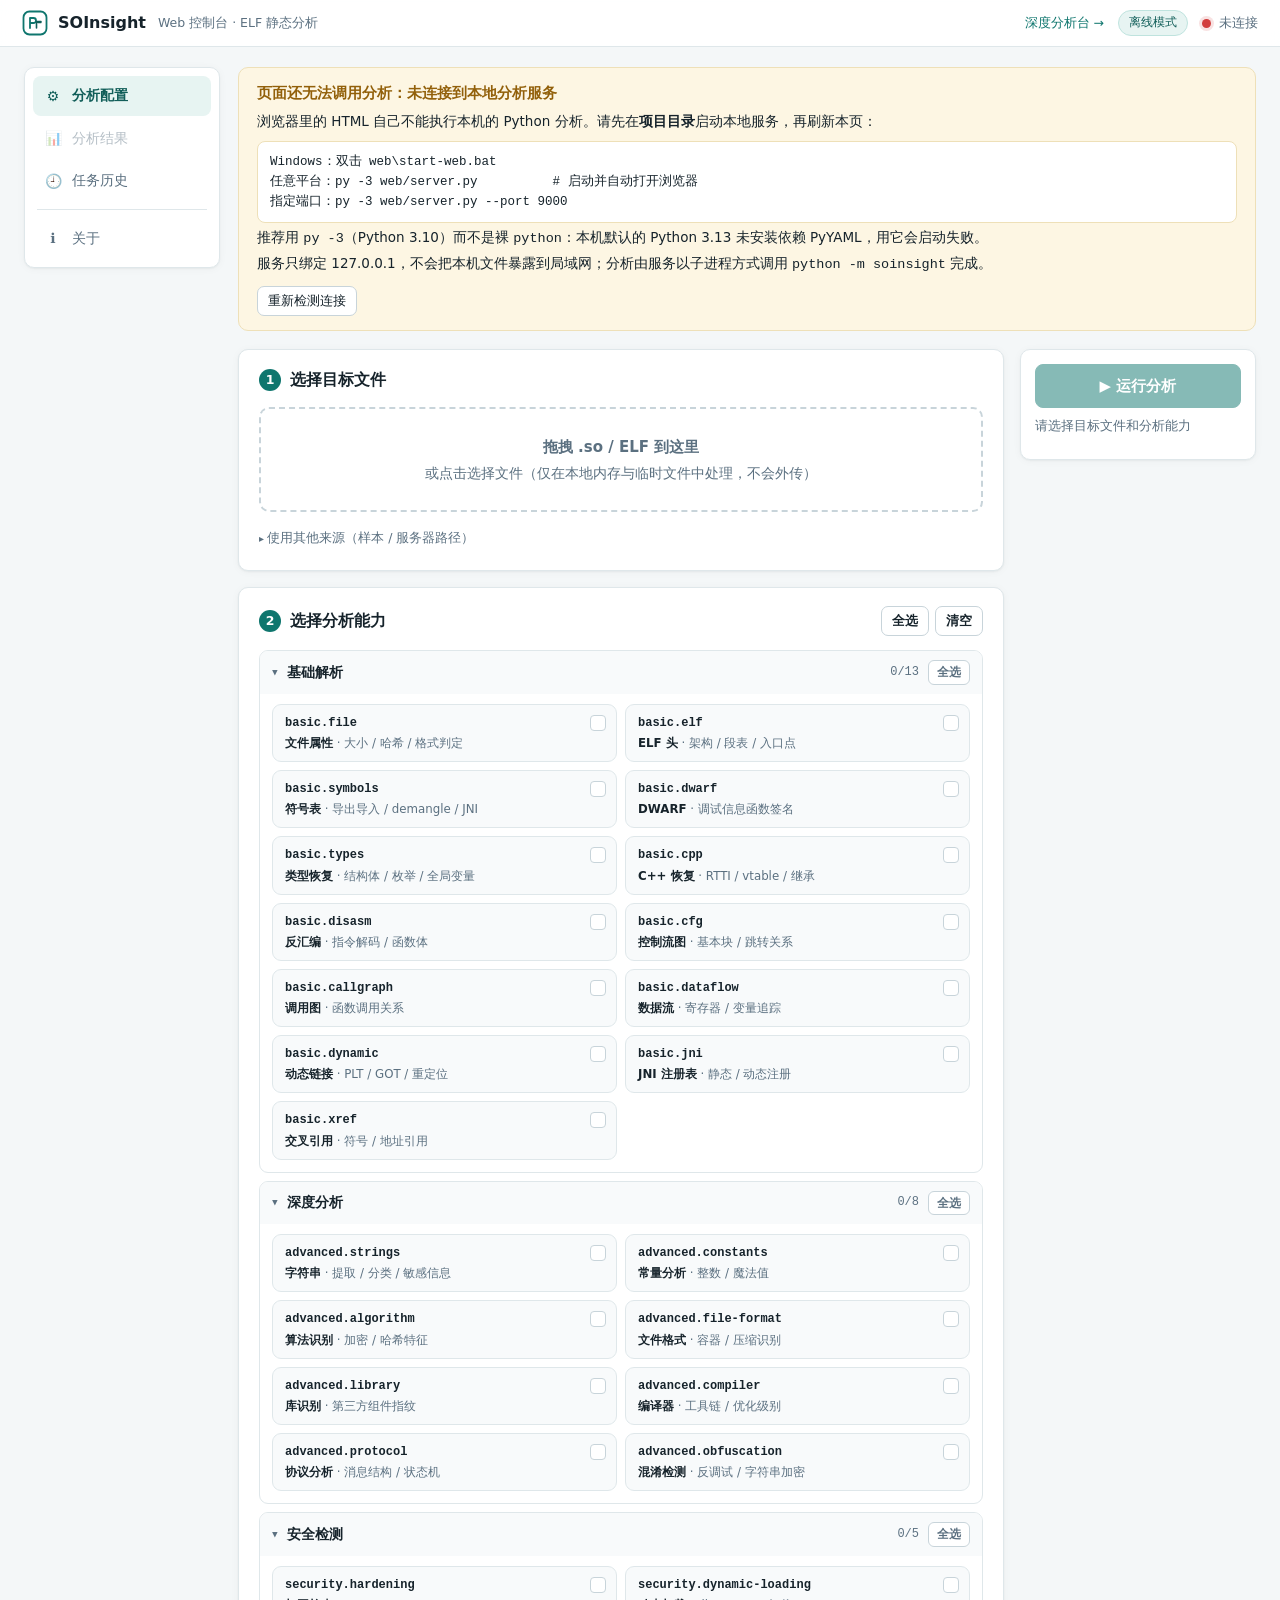
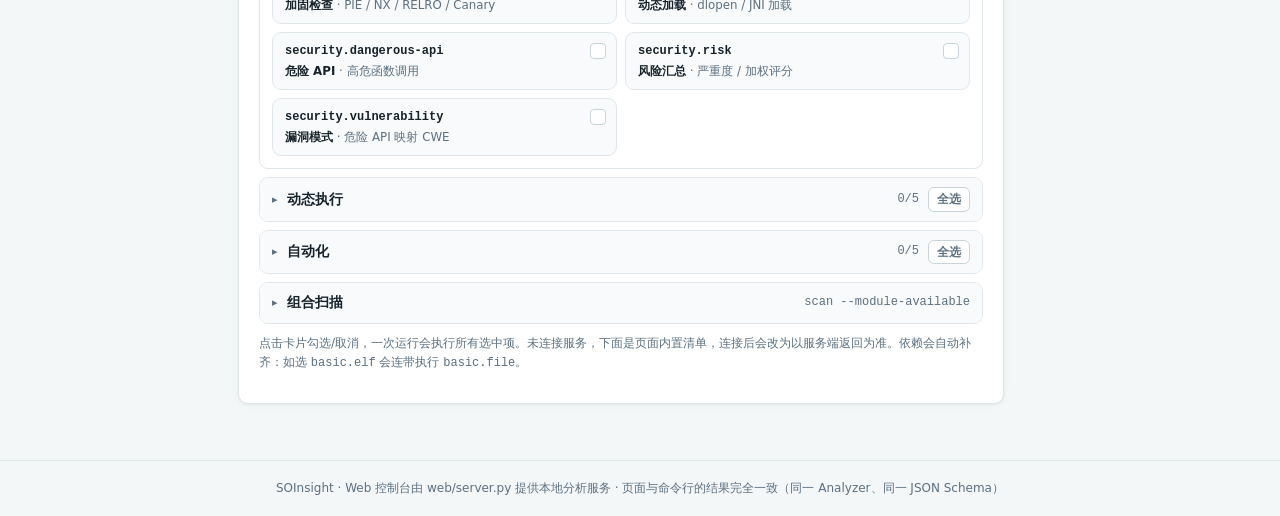
==== src/soinsight/web/index.html @ 777967b3 "feat(web): analyze a directory in the console and ship one implementation The console took a single " ====
<!DOCTYPE html>
<html lang="zh-CN">
<head>
<meta charset="utf-8">
<meta name="viewport" content="width=device-width, initial-scale=1">
<title>SOInsight Web 控制台</title>
<style>
  :root {
    --bg: #f4f7f8;
    --surface: #ffffff;
    --surface-2: #f8fafb;
    --border: #dfe7ea;
    --border-strong: #c8d4da;
    --text: #16232b;
    --muted: #5b7080;
    --accent: #0f766e;
    --accent-strong: #115e59;
    --accent-soft: #e7f4f2;
    --accent-border: #bfe3de;
    --ok: #15803d; --ok-bg: #e9f7ee; --ok-border: #bfe4cd;
    --warn: #92600a; --warn-bg: #fdf6e3; --warn-border: #eee0b8;
    --fail: #b91c1c; --fail-bg: #fbeaea; --fail-border: #eecaca;
    --info: #4a5b6a; --info-bg: #eef2f5; --info-border: #d8e0e6;
    --sev-critical: #8b1a1a; --sev-critical-bg: #fbeaea; --sev-critical-border: #e6c3c3;
    --sev-high: #b4440e; --sev-high-bg: #fdf0e7; --sev-high-border: #f0d4bd;
    --sev-medium: #92600a; --sev-medium-bg: #fdf6e3; --sev-medium-border: #eee0b8;
    --sev-low: #1e50a8; --sev-low-bg: #eaf1fb; --sev-low-border: #c9d9f0;
    --sev-info: #4a5b6a; --sev-info-bg: #eef2f5; --sev-info-border: #d8e0e6;
    --mono: ui-monospace, "Cascadia Code", Consolas, "Courier New", monospace;
    --radius: 10px;
    --shadow: 0 1px 2px rgba(22, 35, 43, .05), 0 1px 8px rgba(22, 35, 43, .04);
  }
  * { box-sizing: border-box; }
  html { scroll-behavior: smooth; }
  body {
    margin: 0;
    background: var(--bg);
    color: var(--text);
    font: 15px/1.6 system-ui, -apple-system, "Segoe UI", "PingFang SC", "Microsoft YaHei", sans-serif;
  }
  code, pre, .mono { font-family: var(--mono); }
  a { color: var(--accent); }

  /* ---------- top bar ---------- */
  .topbar {
    position: sticky; top: 0; z-index: 50;
    display: flex; align-items: center; gap: 14px;
    padding: 10px 22px;
    background: rgba(255,255,255,.92);
    backdrop-filter: blur(8px);
    border-bottom: 1px solid var(--border);
  }
  .brand { display: flex; align-items: center; gap: 10px; font-weight: 700; font-size: 16px; }
  .brand svg { display: block; }
  .brand .sub { font-weight: 400; font-size: 12.5px; color: var(--muted); margin-left: 2px; }
  .badge {
    display: inline-flex; align-items: center; gap: 6px;
    font-size: 12px; padding: 2px 10px; border-radius: 999px;
    background: var(--accent-soft); color: var(--accent-strong);
    border: 1px solid var(--accent-border); white-space: nowrap;
  }
  .health { margin-left: auto; display: flex; align-items: center; gap: 8px; font-size: 12.5px; color: var(--muted); }
  .dot { width: 9px; height: 9px; border-radius: 50%; background: #c3ccd2; flex: none; }
  .dot.ok { background: #22a35b; box-shadow: 0 0 0 3px rgba(34,163,91,.15); }
  .dot.bad { background: #d23c3c; box-shadow: 0 0 0 3px rgba(210,60,60,.15); }

  /* ---------- app shell：侧栏 + 舞台 ---------- */
  /* 全屏布局：不再限制 max-width，宽屏下内容区随视口拉伸。
     只在超大屏给一个上限，避免单行过长难读。 */
  .shell {
    display: grid; grid-template-columns: 196px minmax(0, 1fr);
    gap: 18px; align-items: start;
    width: 100%; margin: 0; padding: 20px 24px 56px;
  }
  @media (min-width: 2200px) {
    .shell { max-width: 2200px; margin: 0 auto; }
  }
  .sidenav {
    position: sticky; top: 66px;
    display: flex; flex-direction: column; gap: 2px;
    background: var(--surface); border: 1px solid var(--border);
    border-radius: var(--radius); box-shadow: var(--shadow); padding: 8px;
  }
  .nav-item {
    display: flex; align-items: center; gap: 10px; width: 100%;
    padding: 9px 11px; border: none; border-radius: 8px;
    background: transparent; color: var(--muted);
    font: inherit; font-size: 13.5px; text-align: left; cursor: pointer;
    transition: background .12s, color .12s;
  }
  .nav-item:hover:not(:disabled) { background: var(--surface-2); color: var(--text); }
  .nav-item.active { background: var(--accent-soft); color: var(--accent-strong); font-weight: 650; }
  .nav-item:disabled { opacity: .45; cursor: default; }
  .nav-ico { width: 18px; text-align: center; flex: none; font-size: 14px; }
  .nav-text { flex: 1; min-width: 0; }
  .nav-badge {
    flex: none; min-width: 18px; padding: 0 5px; border-radius: 999px;
    background: var(--accent); color: #fff; font-size: 11px; font-weight: 700;
    text-align: center; line-height: 18px;
  }
  .nav-sep { height: 1px; background: var(--border); margin: 6px 4px; }

  .stage { min-width: 0; }
  .view { display: none; }
  .view.active { display: block; animation: view-in .16s ease; }
  @keyframes view-in { from { opacity: 0; transform: translateY(4px); } to { opacity: 1; transform: none; } }
  .topbar-spacer { flex: 1; }
  .topbar-link { font-size: 12.5px; white-space: nowrap; text-decoration: none; }
  .topbar-link:hover { text-decoration: underline; }

  /* 窄屏：侧栏变成顶部横向条 */
  @media (max-width: 860px) {
    .shell { grid-template-columns: 1fr; }
    .sidenav {
      position: static; flex-direction: row; flex-wrap: wrap;
    }
    .nav-item { width: auto; flex: 1 1 auto; }
    .nav-text { flex: none; }
    .nav-sep { display: none; }
  }

  /* ---------- offline banner ---------- */
  #banner {
    display: none;
    background: var(--warn-bg); border: 1px solid var(--warn-border);
    border-radius: var(--radius); padding: 14px 18px; margin-bottom: 18px;
  }
  #banner.show { display: block; }
  #banner h3 { margin: 0 0 6px; font-size: 14.5px; color: var(--warn); }
  #banner p { margin: 4px 0; font-size: 13.5px; }
  #banner pre {
    margin: 8px 0 0; padding: 10px 12px; background: #fff; border: 1px solid var(--warn-border);
    border-radius: 8px; font-size: 12.5px; overflow-x: auto;
  }
  #banner .actions { margin-top: 10px; display: flex; gap: 8px; }

  /* ---------- buttons ---------- */
  button {
    font: inherit; cursor: pointer; border-radius: 8px;
    border: 1px solid var(--border-strong); background: var(--surface); color: var(--text);
    padding: 7px 14px; transition: background .12s, border-color .12s;
  }
  button:hover:not(:disabled) { border-color: var(--accent); color: var(--accent-strong); }
  button:disabled { opacity: .5; cursor: not-allowed; }
  button.primary {
    background: var(--accent); border-color: var(--accent); color: #fff; font-weight: 600;
    padding: 9px 22px; font-size: 15px;
  }
  button.primary:hover:not(:disabled) { background: var(--accent-strong); color: #fff; }
  button.small { padding: 4px 10px; font-size: 12.5px; border-radius: 7px; }

  /* ---------- panels ---------- */
  .panel {
    background: var(--surface); border: 1px solid var(--border);
    border-radius: var(--radius); box-shadow: var(--shadow); padding: 18px 20px;
  }
  .panel h2 {
    margin: 0 0 14px; font-size: 15.5px; display: flex; align-items: center; gap: 9px;
  }
  .step {
    width: 22px; height: 22px; border-radius: 50%; flex: none;
    background: var(--accent); color: #fff; font-size: 12.5px; font-weight: 700;
    display: inline-flex; align-items: center; justify-content: center;
  }
  .grid-2 { display: grid; grid-template-columns: 1fr 1fr; gap: 16px; }
  @media (max-width: 900px) { .grid-2 { grid-template-columns: 1fr; } }

  /* ---------- dropzone ---------- */
  #dropzone {
    border: 2px dashed var(--border-strong); border-radius: var(--radius);
    padding: 26px 16px; text-align: center; color: var(--muted);
    cursor: pointer; transition: border-color .15s, background .15s;
    font-size: 13.5px;
  }
  #dropzone:hover, #dropzone.drag { border-color: var(--accent); background: var(--accent-soft); color: var(--accent-strong); }
  #dropzone .big { font-size: 15px; font-weight: 600; display: block; margin-bottom: 4px; }
  .or { display: flex; align-items: center; gap: 10px; color: var(--muted); font-size: 12px; margin: 14px 0; }
  .or::before, .or::after { content: ""; flex: 1; border-top: 1px solid var(--border); }
  .row { display: flex; gap: 8px; margin-top: 8px; }
  .row > select, .row > input {
    flex: 1; min-width: 0; font: inherit; font-size: 13.5px; padding: 7px 10px;
    border: 1px solid var(--border-strong); border-radius: 8px; background: #fff; color: var(--text);
  }
  .row > input:focus, .row > select:focus { outline: 2px solid var(--accent-border); border-color: var(--accent); }
  #target-chip {
    margin-top: 12px; padding: 10px 14px; border-radius: 8px;
    background: var(--accent-soft); border: 1px solid var(--accent-border);
    font-size: 13.5px; align-items: center; gap: 10px; flex-wrap: wrap;
  }
  #target-chip[hidden] { display: none; }
  #target-chip:not([hidden]) { display: flex; }
  #target-chip .name { font-weight: 600; font-family: var(--mono); font-size: 13px; word-break: break-all; }
  #target-chip .meta { color: var(--muted); font-size: 12.5px; }
  #target-chip .clear { margin-left: auto; }

  /* ---------- capability cards ---------- */
  .cap-card {
    position: relative;
    border: 1px solid var(--border); border-radius: 9px; padding: 9px 34px 9px 12px;
    cursor: pointer; background: var(--surface-2); transition: border-color .12s, background .12s, opacity .12s;
  }
  .cap-card:hover { border-color: var(--accent-border); }
  .cap-card.selected { border-color: var(--accent); background: var(--accent-soft); box-shadow: inset 0 0 0 1px var(--accent); }
  .cap-card.dim { opacity: .45; }
  .cap-card .check {
    position: absolute; top: 10px; right: 10px; width: 16px; height: 16px; border-radius: 4px;
    border: 1.5px solid var(--border-strong); background: #fff; color: transparent;
    display: inline-flex; align-items: center; justify-content: center;
    font-size: 11px; font-weight: 700; line-height: 1;
  }
  .cap-card.selected .check { border-color: var(--accent); background: var(--accent); color: #fff; }
  /* 主行 = 英文能力 id（等宽，便于和服务端 JSON / CLI 对照） */
  .cap-card .t { font-size: 12.5px; display: flex; align-items: center; gap: 7px; }
  .cap-card .t .cmd { font-family: var(--mono); font-size: 12px; color: var(--text); font-weight: 600; }
  .cap-card.selected .t .cmd { color: var(--accent-strong); }
  /* 副行 = 中文名 + 简短说明 */
  .cap-card .d { font-size: 11.8px; color: var(--muted); margin-top: 2px; line-height: 1.45; }
  .cap-card .d b { color: var(--text); font-weight: 600; }
  .cap-card.scan .t { color: var(--accent-strong); }
  .cap-actions { margin-left: auto; display: flex; gap: 6px; }
  .hint { font-size: 12px; color: var(--muted); margin-top: 10px; }

  /* ---------- capability groups ---------- */
  .cap-group { border: 1px solid var(--border); border-radius: 9px; margin-bottom: 8px; overflow: hidden; }
  .cap-group > summary {
    display: flex; align-items: center; gap: 9px; padding: 9px 12px;
    background: var(--surface-2); cursor: pointer; user-select: none;
    font-size: 13.5px; font-weight: 600; list-style: none;
  }
  .cap-group > summary::-webkit-details-marker { display: none; }
  .cap-group > summary::before {
    content: "▸"; color: var(--muted); font-size: 11px; flex: none;
    transition: transform .15s;
  }
  .cap-group[open] > summary::before { transform: rotate(90deg); }
  .cap-group > summary:hover { background: var(--accent-soft); }
  .cap-group .g-name { flex: 1; min-width: 0; }
  .cap-group .g-count { font-size: 12px; color: var(--muted); font-weight: 400; font-family: var(--mono); }
  .cap-group .g-all {
    flex: none; padding: 2px 8px; font-size: 11.5px; border-radius: 6px;
    border: 1px solid var(--border-strong); background: #fff; color: var(--muted); cursor: pointer;
  }
  .cap-group .g-all:hover { border-color: var(--accent); color: var(--accent-strong); }
  .cap-group .g-body {
    display: grid; grid-template-columns: 1fr 1fr; gap: 8px; padding: 10px 12px 12px;
  }
  @media (max-width: 620px) { .cap-group .g-body { grid-template-columns: 1fr; } }

  /* ---------- more sources (折叠的样本/路径) ---------- */
  .more-src { margin-top: 12px; }
  .more-src > summary {
    font-size: 12.5px; color: var(--muted); cursor: pointer; user-select: none;
    padding: 4px 0; list-style: none;
  }
  .more-src > summary::-webkit-details-marker { display: none; }
  .more-src > summary::before { content: "▸ "; font-size: 10px; }
  .more-src[open] > summary::before { content: "▾ "; }
  .more-src > summary:hover { color: var(--accent-strong); }
  .more-src .or { margin: 10px 0 8px; }

  /* ---------- progress card ---------- */
  #progress-card {
    background: var(--surface); border: 1px solid var(--accent-border);
    border-radius: var(--radius); box-shadow: var(--shadow);
    padding: 14px 18px; margin-bottom: 14px;
  }
  #progress-card .pc-head { display: flex; align-items: center; gap: 10px; }
  #progress-card .pc-title { font-weight: 650; font-size: 14px; flex: 1; min-width: 0; }
  #progress-card .pc-target {
    font-family: var(--mono); font-size: 12.5px; color: var(--muted);
    margin-top: 6px; word-break: break-all;
  }
  #progress-card .pc-meta {
    display: flex; gap: 14px; flex-wrap: wrap; margin-top: 6px;
    font-size: 12.5px; color: var(--muted); font-family: var(--mono);
  }

  /* ---------- history ---------- */
  .history-item {
    display: flex; align-items: center; gap: 12px; flex-wrap: wrap;
    padding: 11px 13px; border: 1px solid var(--border); border-radius: 9px;
    margin-bottom: 8px; background: var(--surface-2);
  }
  .history-item:hover { border-color: var(--accent-border); }
  .history-item .h-main { flex: 1; min-width: 0; }
  .history-item .h-name { font-family: var(--mono); font-size: 13px; font-weight: 600; word-break: break-all; }
  .history-item .h-meta { font-size: 12px; color: var(--muted); margin-top: 3px; }
  .history-item .h-acts { display: flex; gap: 6px; flex: none; }

  /* ---------- compare table ---------- */
  #compare-box { margin-bottom: 14px; }
  .cmp-table { width: 100%; border-collapse: collapse; font-size: 13px; }
  .cmp-table th, .cmp-table td {
    text-align: left; padding: 7px 10px; border-bottom: 1px solid var(--border);
  }
  .cmp-table th { font-size: 12px; color: var(--muted); font-weight: 600; }
  .cmp-table td.mono { font-family: var(--mono); font-size: 12.5px; }
  .chip.sev-critical { background: var(--sev-critical-bg); color: var(--sev-critical); border-color: var(--sev-critical-border); }
  .chip.sev-high { background: var(--sev-high-bg); color: var(--sev-high); border-color: var(--sev-high-border); }
  .chip.sev-medium { background: var(--sev-medium-bg); color: var(--sev-medium); border-color: var(--sev-medium-border); }
  .chip.sev-low { background: var(--sev-low-bg); color: var(--sev-low); border-color: var(--sev-low-border); }

  /* ---------- config layout：左配置 + 右运行栏 ---------- */
  .config-layout {
    display: grid; grid-template-columns: minmax(0, 1fr) 236px;
    gap: 16px; align-items: start;
  }
  .config-main { min-width: 0; display: flex; flex-direction: column; gap: 16px; }
  .run-rail {
    position: sticky; top: 66px;
    display: flex; flex-direction: column; gap: 10px;
  }
  @media (max-width: 980px) {
    /* 窄屏：运行栏回到配置区下方，避免右侧过窄 */
    .config-layout { grid-template-columns: 1fr; }
    .run-rail { position: static; }
  }

  /* ---------- run bar ---------- */
  .run-bar {
    display: flex; flex-direction: column; align-items: stretch; gap: 9px;
    padding: 14px;
    background: var(--surface); border: 1px solid var(--border); border-radius: var(--radius);
    box-shadow: var(--shadow);
  }
  .run-bar .primary { width: 100%; justify-content: center; margin-top: 0; }
  #run-status { font-size: 12.5px; color: var(--muted); line-height: 1.5; }
  #elapsed { font-family: var(--mono); font-size: 12.5px; color: var(--muted); }
  .spinner {
    width: 15px; height: 15px; border: 2px solid var(--accent-border);
    border-top-color: var(--accent); border-radius: 50%;
    animation: spin .7s linear infinite; display: none; flex: none;
    vertical-align: -3px; margin-right: 7px;
  }
  .spinner.on { display: inline-block; }
  @keyframes spin { to { transform: rotate(360deg); } }

  /* ---------- error box ---------- */
  #error-box {
    display: none; background: var(--fail-bg); border: 1px solid var(--fail-border);
    color: var(--fail); border-radius: var(--radius); padding: 12px 16px; margin-bottom: 14px;
    font-size: 13.5px; white-space: pre-wrap; word-break: break-all;
  }
  #error-box.show { display: block; }
  /* 中性提示（例如用户主动取消）：不是错误，用信息色而非红色 */
  #error-box.notice {
    background: var(--info-bg); border-color: var(--info-border); color: var(--info);
  }

  #cancel-btn { color: var(--fail); border-color: var(--fail-border); background: var(--fail-bg); }
  #cancel-btn:hover:not(:disabled) { border-color: var(--fail); }
  #cancel-btn:disabled { opacity: .5; cursor: default; }

  /* ---------- results ---------- */
  #empty-state {
    background: var(--surface); border: 1px dashed var(--border-strong); border-radius: var(--radius);
    padding: 42px 20px; text-align: center; color: var(--muted); font-size: 13.5px;
  }
  /* hidden 必须能压过上面的 display：作者样式里的 display 会覆盖 UA 的
     [hidden] { display: none }，没有结果时 result-body 会继续占位，
     空的 tab 侧栏就和 empty-state 同时出现在页面上。 */
  #empty-state[hidden] { display: none; }
  #result-body[hidden] { display: none; }
  .es-title { font-weight: 650; font-size: 14px; color: var(--text); margin-bottom: 5px; }
  .es-hint { font-size: 12.8px; line-height: 1.65; }
  .es-back { margin-top: 14px; }
  /* 失败 / 取消时复用同一块区域，换个边框色即可，不必再引入第二套空态 */
  #empty-state.es-error { border-style: solid; border-color: var(--fail-border); background: var(--fail-bg); }
  #empty-state.es-error .es-title { color: var(--fail); }
  #empty-state.es-notice { border-style: solid; border-color: var(--info-border); background: var(--info-bg); }
  #empty-state.es-notice .es-title { color: var(--info); }

  /* ---------- result tabs（竖排侧栏） ---------- */
  #result-body { display: flex; flex-direction: column; }
  .result-layout { display: flex; align-items: flex-start; gap: 0; }
  .tabs-wrap {
    position: sticky; top: 12px;
    flex: none; width: 232px;
    /* 31 个 tab 铺开会远超视口：限高后由 .tabs 内部滚动，
       否则侧栏会被面板撑高、tab 随页面一起滚走。 */
    max-height: calc(100vh - 24px);
    display: flex; flex-direction: column; align-items: stretch;
    background: var(--surface); border: 1px solid var(--border);
    border-radius: var(--radius) 0 0 var(--radius); border-right: none;
  }
  .tabs {
    flex: 1; min-height: 0;
    display: flex; flex-direction: column; gap: 2px;
    overflow-y: auto; overflow-x: hidden; padding: 6px;
    scrollbar-width: thin;
  }
  .tab {
    border: none !important; background: transparent; color: var(--muted);
    font-size: 13px; padding: 9px 11px; border-radius: 8px;
    border-left: 2px solid transparent !important;
    display: flex; align-items: center; gap: 7px; white-space: nowrap;
    text-align: left; width: 100%; min-width: 0;
  }
  .tab:hover:not(:disabled) { background: var(--surface-2); color: var(--text); }
  .tab.active {
    background: var(--accent-soft); color: var(--accent-strong); font-weight: 650;
    border-left-color: var(--accent) !important;
  }
  .tab .id { font-family: var(--mono); font-size: 12px; opacity: .75; }
  /* 竖排侧栏宽度有限：id 收起（title 悬浮仍可见），中文名过长时省略 */
  .tab .label { min-width: 0; overflow: hidden; text-overflow: ellipsis; }
  .tab .id { display: none; }
  /* 单分析耗时跟在 tab 右侧：右侧面板因此只放分析结果本身 */
  .tab .dur {
    flex: none; margin-left: auto; padding-left: 4px;
    font-family: var(--mono); font-size: 11px; color: var(--muted);
    font-variant-numeric: tabular-nums;
  }
  .tab.active .dur { color: var(--accent-strong); }
  .tab .st { width: 7px; height: 7px; border-radius: 50%; flex: none; background: #c3ccd2; }
  .tab .st.ok { background: #22a35b; }
  .tab .st.warn { background: #d98b0a; }
  .tab .st.fail { background: #d23c3c; }
  .tab .st.info { background: #7b8b98; }
  .tab-panels {
    flex: 1; min-width: 0;
    background: var(--surface); border: 1px solid var(--border);
    border-radius: 0 var(--radius) var(--radius) 0; box-shadow: var(--shadow);
    padding: 16px;
  }
  .tab-panel { display: none; }
  .tab-panel.active { display: block; }
  /* 窄屏：竖排侧栏会让内容区过窄，退回水平 tab 条 */
  @media (max-width: 860px) {
    .result-layout { display: block; }
    .tabs-wrap {
      position: static; max-height: none;
      width: auto; flex-direction: row; align-items: stretch;
      border-radius: var(--radius) var(--radius) 0 0; border-right: 1px solid var(--border);
      border-bottom: none;
    }
    .tabs {
      flex-direction: row; overflow-x: auto; overflow-y: hidden;
      border-bottom: 1px solid var(--border);
    }
    .tab {
      flex: none; width: auto; border-radius: 8px 8px 0 0; text-align: center;
      border-left: none !important; border-bottom: 2px solid transparent !important;
      margin-bottom: -1px;
    }
    /* 水平条下耗时独占一行会显空：跟在标签后面即可 */
    .tab .dur { margin-left: 6px; }
    .tab .id { display: inline; }
    .tab.active { border-left: none !important; border-bottom-color: var(--accent) !important; }
    .tab-panels { border-radius: 0 0 var(--radius) var(--radius); }
  }
  .panel-head { display: flex; align-items: center; gap: 9px; flex-wrap: wrap; margin-bottom: 12px; }
  .panel-head b { font-size: 13.8px; }
  .panel-head .cap-id { font-family: var(--mono); font-size: 12px; color: var(--muted); }
  .panel-head .v { font-size: 12px; color: var(--muted); font-family: var(--mono); }
  /* 面板顶部的一句话说明：这个分析做什么、能拿到什么 */
  .panel-desc {
    margin: -4px 0 14px; font-size: 12.8px; line-height: 1.7;
    color: var(--muted); max-width: 92ch;
  }
  .raw-actions { display: flex; gap: 8px; margin-bottom: 10px; }
  .result-meta {
    display: flex; align-items: center; gap: 8px; flex-wrap: wrap;
    background: var(--surface); border: 1px solid var(--border); border-radius: var(--radius);
    padding: 10px 14px; margin-bottom: 14px; font-size: 12.5px; color: var(--muted);
    box-shadow: var(--shadow);
  }
  .result-meta .cmd {
    font-family: var(--mono); font-size: 12px; color: var(--text);
    background: var(--surface-2); border: 1px solid var(--border);
    padding: 3px 8px; border-radius: 6px;
    /* 等价命令长命令可达数百字符：允许换行，只在逗号处断，避免撑破卡片 */
    white-space: pre-wrap; word-break: break-all; max-width: 100%; flex: 1 1 420px; min-width: 0;
  }
  .result-meta .meta-line {
    display: flex; align-items: baseline; gap: 8px; flex-wrap: wrap; width: 100%;
  }
  .result-meta .meta-label { flex: none; color: var(--muted); }
  .result-meta .sha-line {
    width: 100%; display: flex; align-items: baseline; gap: 8px; flex-wrap: wrap;
    padding-top: 8px; margin-top: 2px; border-top: 1px dashed var(--border);
  }
  .result-meta .sha-line code {
    font-family: var(--mono); font-size: 12px; color: var(--text);
    word-break: break-all; flex: 1 1 320px; min-width: 0;
  }
  .chip {
    display: inline-flex; align-items: center; gap: 5px; font-size: 12px; font-weight: 600;
    padding: 2px 9px; border-radius: 999px; border: 1px solid; white-space: nowrap;
  }
  .chip.ok { color: var(--ok); background: var(--ok-bg); border-color: var(--ok-border); }
  .chip.warn { color: var(--warn); background: var(--warn-bg); border-color: var(--warn-border); }
  .chip.fail { color: var(--fail); background: var(--fail-bg); border-color: var(--fail-border); }
  .chip.info { color: var(--info); background: var(--info-bg); border-color: var(--info-border); }
  .chip.mono { font-family: var(--mono); font-weight: 500; }

  .analyzer-card {
    background: var(--surface); border: 1px solid var(--border); border-radius: var(--radius);
    box-shadow: var(--shadow); margin-bottom: 14px; overflow: hidden;
  }
  .analyzer-card > header {
    display: flex; align-items: center; gap: 10px; flex-wrap: wrap;
    padding: 11px 16px; background: var(--surface-2); border-bottom: 1px solid var(--border);
  }
  .analyzer-card > header .id { font-family: var(--mono); font-weight: 700; font-size: 13.5px; }
  .analyzer-card > header .v { font-size: 11.5px; color: var(--muted); }
  .analyzer-card > header .dur { margin-left: auto; font-size: 12px; color: var(--muted); font-family: var(--mono); }
  .analyzer-card .body { padding: 14px 16px; }
  .text-block { margin-top: 12px; border: 1px solid var(--border); border-radius: 9px; background: var(--surface-2); }
  .text-block > summary {
    cursor: pointer; padding: 8px 12px; font-size: 12px; font-weight: 700; color: var(--muted);
    letter-spacing: .03em; user-select: none;
    display: flex; align-items: center; gap: 7px;
  }
  .text-block > summary::before { content: "▾"; font-size: 9px; }
  .text-block:not([open]) > summary::before { content: "▸"; }
  .text-block > summary:hover { color: var(--accent-strong); }
  .text-block > summary .len { font-weight: 400; color: var(--muted); font-family: var(--mono); font-size: 11px; }
  .text-pre {
    margin: 0; padding: 10px 12px; border-top: 1px solid var(--border);
    font-family: var(--mono); font-size: 12px; line-height: 1.55; white-space: pre-wrap;
    word-break: break-word; max-height: 480px; overflow: auto; color: var(--fg);
  }

  /* 单列布局：字段名固定宽度在左，值占满剩余宽度，长值也能整行读完 */
  .kv { display: grid; grid-template-columns: 1fr; gap: 0; border: 1px solid var(--border); border-radius: 9px; overflow: hidden; }
  .kv > div {
    display: grid; grid-template-columns: minmax(96px, 168px) minmax(0, 1fr);
    gap: 14px; align-items: baseline; padding: 7px 12px;
    border-bottom: 1px solid var(--border); background: var(--surface);
  }
  .kv > div:last-child { border-bottom: none; }
  .kv > div:nth-child(even) { background: var(--surface-2); }
  .kv .k { font-size: 12.5px; color: var(--muted); }
  .kv .v { font-size: 13.5px; font-weight: 600; word-break: break-all; }
  .kv .v.mono { font-family: var(--mono); font-weight: 500; font-size: 12.5px; }
  .kv .v.small { font-size: 12px; font-weight: 500; }
  /* 可解析成 JSON 的值给缩进格式：比单行 JSON.stringify 易读得多 */
  .kv .v .v-json {
    margin: 0; padding: 5px 10px; max-width: 100%;
    background: var(--surface-2); border: 1px solid var(--border); border-radius: 7px;
    font-family: var(--mono); font-size: 11.5px; line-height: 1.5; font-weight: 400;
    white-space: pre; overflow-x: auto; color: var(--text);
  }
  /* 超过 KV_MAX_ROWS 行：只露出前 10 行，其余在块内滚动，表格高度保持稳定。
     box-sizing 是 border-box，max-height 含 padding 与 border；Chrome 的
     clientHeight 还会再扣掉滚动条宽度，所以按"内容 10 行 + padding + border +
     滚动条"取 196px，实测可见行数正好是 10。 */
  .kv .v .v-json.is-clipped { max-height: 196px; overflow-y: auto; }
  .kv .v .v-json.is-clipped::-webkit-scrollbar { width: 8px; height: 8px; }
  .kv .v .v-json.is-clipped::-webkit-scrollbar-thumb {
    background: var(--border-strong); border-radius: 4px;
  }
  .kv .v .v-json.is-clipped::-webkit-scrollbar-track { background: transparent; }
  /* 超长值的摘要 + 折叠全文：避免单行几十万字符把页面撑到不可用 */
  .kv .v .v-foldsum { font-weight: 400; color: var(--muted); }
  .kv .v .v-foldmeta { font-family: var(--mono); font-size: 11px; color: var(--accent-strong); white-space: nowrap; }
  .v-fold { margin-top: 5px; }
  .v-fold > summary {
    font-size: 11.5px; color: var(--accent); cursor: pointer; user-select: none;
    display: inline-block; padding: 1px 0; list-style: none;
  }
  .v-fold > summary::-webkit-details-marker { display: none; }
  .v-fold > summary::before { content: "▸ "; font-size: 9px; }
  .v-fold[open] > summary::before { content: "▾ "; }
  .v-fold > summary:hover { text-decoration: underline; }
  .v-foldpre {
    margin: 6px 0 0; padding: 9px 11px; max-height: 420px; overflow: auto;
    background: var(--surface-2); border: 1px solid var(--border); border-radius: 8px;
    font-family: var(--mono); font-size: 11.5px; line-height: 1.5;
    white-space: pre-wrap; word-break: break-all;
  }

  .fact-row { display: flex; gap: 8px; flex-wrap: wrap; margin-top: 12px; }

  .counts { display: flex; gap: 8px; flex-wrap: wrap; margin-bottom: 12px; }
  .count-box {
    border: 1px solid var(--border); border-radius: 9px; padding: 8px 14px;
    background: var(--surface-2); min-width: 86px;
  }
  .count-box .n { font-size: 19px; font-weight: 700; font-family: var(--mono); }
  .count-box .l { font-size: 11.5px; color: var(--muted); }

  .table-wrap { overflow-x: auto; border: 1px solid var(--border); border-radius: 9px; }
  table.data { border-collapse: collapse; width: 100%; font-size: 12.8px; }
  table.data th {
    text-align: left; padding: 7px 10px; background: var(--surface-2);
    border-bottom: 1px solid var(--border); font-size: 12px; color: var(--muted); white-space: nowrap;
  }
  table.data td { padding: 6px 10px; border-bottom: 1px solid var(--border); vertical-align: top; }
  table.data tr:last-child td { border-bottom: none; }
  table.data tbody tr:hover td { background: var(--accent-soft); }
  table.data td.mono { font-family: var(--mono); font-size: 12px; white-space: nowrap; }
  table.data td.wrap { word-break: break-all; }
  .sym-name { font-family: var(--mono); font-size: 12px; word-break: break-all; }
  .lang {
    display: inline-block; font-size: 10.5px; font-weight: 700; padding: 1px 7px;
    border-radius: 999px; border: 1px solid var(--border-strong); color: var(--muted);
    background: var(--surface-2); text-transform: uppercase; letter-spacing: .03em;
  }
  .lang.c { color: #1e50a8; border-color: #c9d9f0; background: #eaf1fb; }
  .lang.cpp { color: #7c2d91; border-color: #dfc6ea; background: #f5eaf9; }
  .lang.jni { color: #0f766e; border-color: var(--accent-border); background: var(--accent-soft); }
  .sym-tools { display: flex; gap: 8px; margin-bottom: 10px; flex-wrap: wrap; align-items: center; }
  .sym-tools input, .sym-tools select {
    font: inherit; font-size: 13px; padding: 6px 10px; border: 1px solid var(--border-strong);
    border-radius: 8px; background: #fff; color: var(--text);
  }
  .sym-tools input { flex: 1; min-width: 180px; }
  .sym-tools .count { font-size: 12px; color: var(--muted); margin-left: auto; }

  .finding {
    border: 1px solid var(--border); border-left-width: 4px; border-radius: 9px;
    padding: 11px 14px; margin-bottom: 10px; background: var(--surface);
  }
  .finding.sev-critical { border-left-color: var(--sev-critical); }
  .finding.sev-high { border-left-color: var(--sev-high); }
  .finding.sev-medium { border-left-color: var(--sev-medium); }
  .finding.sev-low { border-left-color: var(--sev-low); }
  .finding.sev-info { border-left-color: var(--sev-info); }
  .finding .head { display: flex; align-items: center; gap: 9px; flex-wrap: wrap; margin-bottom: 5px; }
  .finding .title { font-weight: 650; font-size: 13.8px; }
  .finding .rule { font-family: var(--mono); font-size: 11px; color: var(--muted); }
  .finding .msg { font-size: 13px; color: #33454f; }
  .finding .evidence { margin-top: 8px; font-size: 12.3px; }
  .finding .evidence table { border-collapse: collapse; }
  .finding .evidence td { padding: 2px 12px 2px 0; vertical-align: top; }
  .finding .evidence td:first-child { color: var(--muted); white-space: nowrap; }
  .finding .evidence td.mono { font-family: var(--mono); font-size: 12px; }
  .finding .fix {
    margin-top: 8px; font-size: 12.8px; padding: 7px 11px; border-radius: 7px;
    background: var(--ok-bg); border: 1px solid var(--ok-border); color: #14532d;
  }
  .finding .fix b { font-weight: 700; }
  .sev-badge {
    display: inline-block; font-size: 11px; font-weight: 700; padding: 1px 8px;
    border-radius: 999px; border: 1px solid; text-transform: uppercase; letter-spacing: .04em;
  }
  .sev-badge.critical { color: var(--sev-critical); background: var(--sev-critical-bg); border-color: var(--sev-critical-border); }
  .sev-badge.high { color: var(--sev-high); background: var(--sev-high-bg); border-color: var(--sev-high-border); }
  .sev-badge.medium { color: var(--sev-medium); background: var(--sev-medium-bg); border-color: var(--sev-medium-border); }
  .sev-badge.low { color: var(--sev-low); background: var(--sev-low-bg); border-color: var(--sev-low-border); }
  .sev-badge.info { color: var(--sev-info); background: var(--sev-info-bg); border-color: var(--sev-info-border); }

  .diag {
    display: flex; gap: 9px; align-items: baseline; font-size: 12.8px;
    padding: 7px 11px; border-radius: 8px; margin-bottom: 6px; background: var(--surface-2);
    border: 1px solid var(--border);
  }
  .diag .code { font-family: var(--mono); font-size: 11.5px; font-weight: 700; }
  .diag.warning .code { color: var(--warn); }
  .diag.error .code { color: var(--fail); }
  .diag.info .code { color: var(--info); }

  .section-title {
    font-size: 14px; font-weight: 700; margin: 20px 0 10px;
    display: flex; align-items: center; gap: 9px;
  }
  .section-title .n { font-family: var(--mono); font-size: 12px; color: var(--muted); font-weight: 500; }

  details.raw { background: var(--surface); border: 1px solid var(--border); border-radius: var(--radius); box-shadow: var(--shadow); }
  details.raw > summary {
    cursor: pointer; padding: 11px 16px; font-weight: 650; font-size: 13.5px;
    user-select: none; list-style: none; display: flex; align-items: center; gap: 9px;
  }
  details.raw > summary::-webkit-details-marker { display: none; }
  details.raw > summary::before { content: "▸"; color: var(--muted); transition: transform .15s; }
  details.raw[open] > summary::before { transform: rotate(90deg); }
  details.raw > summary .actions { margin-left: auto; display: flex; gap: 7px; }
  details.raw pre, #panel-raw pre {
    margin: 0; padding: 14px 16px; border-top: 1px solid var(--border);
    font-size: 12px; line-height: 1.55; overflow-x: auto; max-height: 520px; overflow-y: auto;
    background: var(--surface-2);
    border: 1px solid var(--border); border-radius: 9px;
  }
  #panel-raw .raw-actions { flex-wrap: wrap; }
  /* 结果文件路径卡片：不再内联渲染 JSON，只给出落盘路径与下载入口 */
  #panel-raw .raw-path {
    margin-top: 12px; padding: 14px 16px;
    background: var(--surface-2); border: 1px solid var(--border); border-radius: 9px;
  }
  #panel-raw .raw-path-k { font-size: 12px; color: var(--muted); }
  #panel-raw .raw-path-v {
    font-size: 13.5px; font-weight: 600; margin-top: 4px;
    word-break: break-all; line-height: 1.5;
  }
  #panel-raw .raw-path-meta { font-size: 12px; color: var(--muted); margin-top: 7px; }

  .note {
    font-size: 12.8px; color: var(--muted); background: var(--surface-2);
    border: 1px dashed var(--border-strong); border-radius: 8px; padding: 9px 13px; margin-top: 10px;
  }

  /* ---------- about ---------- */
  #about { margin-top: 44px; }
  #about h2 { font-size: 18px; margin: 0 0 4px; }
  #about .lead { color: var(--muted); font-size: 13.5px; margin: 0 0 18px; }
  .metric-row { display: grid; grid-template-columns: repeat(6, 1fr); gap: 10px; margin-bottom: 18px; }
  @media (max-width: 900px) { .metric-row { grid-template-columns: repeat(3, 1fr); } }
  @media (max-width: 560px) { .metric-row { grid-template-columns: repeat(2, 1fr); } }
  .metric {
    background: var(--surface); border: 1px solid var(--border); border-radius: 9px;
    padding: 12px; text-align: center; box-shadow: var(--shadow);
  }
  .metric .n { font-size: 21px; font-weight: 750; color: var(--accent-strong); font-family: var(--mono); }
  .metric .l { font-size: 11.5px; color: var(--muted); margin-top: 2px; }
  .about-grid { display: grid; grid-template-columns: 1fr 1fr; gap: 16px; }
  @media (max-width: 900px) { .about-grid { grid-template-columns: 1fr; } }
  .about-panel { background: var(--surface); border: 1px solid var(--border); border-radius: var(--radius); box-shadow: var(--shadow); padding: 16px 18px; }
  .about-panel h3 { margin: 0 0 10px; font-size: 14px; }
  .chain {
    display: flex; align-items: center; gap: 7px; flex-wrap: wrap;
    font-family: var(--mono); font-size: 12px; margin-bottom: 9px;
  }
  .chain .node {
    background: var(--accent-soft); border: 1px solid var(--accent-border); color: var(--accent-strong);
    border-radius: 7px; padding: 2px 9px; white-space: nowrap;
  }
  .chain .arrow { color: var(--muted); }
  .layer {
    border: 1px solid var(--border); border-radius: 9px; padding: 10px 13px; margin-bottom: 8px;
    background: var(--surface-2); font-size: 12.8px;
  }
  .layer b { font-size: 13px; }
  .layer .tags { display: flex; gap: 6px; flex-wrap: wrap; margin-top: 6px; }
  .layer .tags span {
    font-family: var(--mono); font-size: 11px; background: #fff;
    border: 1px solid var(--border); border-radius: 6px; padding: 1px 7px; color: var(--muted);
  }
  .run-box pre {
    margin: 0 0 8px; padding: 10px 13px; background: var(--surface-2);
    border: 1px solid var(--border); border-radius: 8px; font-size: 12.3px; overflow-x: auto;
  }
  .run-box .last { margin-bottom: 0; }
  ul.tight { margin: 8px 0 0; padding-left: 20px; font-size: 12.8px; color: #33454f; }
  ul.tight li { margin-bottom: 4px; }

  footer {
    border-top: 1px solid var(--border); padding: 18px 22px; text-align: center;
    color: var(--muted); font-size: 12px;
  }
</style>
</head>
<body>

<header class="topbar">
  <div class="brand">
    <svg width="26" height="26" viewBox="0 0 26 26" fill="none" aria-hidden="true">
      <rect x="1.5" y="1.5" width="23" height="23" rx="6" stroke="#0f766e" stroke-width="1.8"/>
      <path d="M8 8v10M8 13h3.5a2.5 2.5 0 0 0 0-5H8v10" stroke="#0f766e" stroke-width="1.8" stroke-linecap="round" stroke-linejoin="round"/>
      <path d="M14.5 18v-6.5h4.5M16 12.5h3" stroke="#115e59" stroke-width="1.6" stroke-linecap="round"/>
    </svg>
    SOInsight <span class="sub">Web 控制台 · ELF 静态分析</span>
  </div>
  <span class="topbar-spacer"></span>
  <a href="/so-scan.html" class="topbar-link">深度分析台 →</a>
  <span class="badge" id="version-badge">加载中…</span>
  <div class="health">
    <span class="dot" id="health-dot"></span>
    <span id="health-text">正在连接本地服务…</span>
  </div>
</header>

<div class="shell">
  <!-- 左侧导航 -->
  <nav class="sidenav" id="sidenav">
    <button class="nav-item active" data-view="config" type="button">
      <span class="nav-ico" aria-hidden="true">⚙</span>
      <span class="nav-text">分析配置</span>
    </button>
    <button class="nav-item" data-view="results" type="button" id="nav-results" disabled>
      <span class="nav-ico" aria-hidden="true">📊</span>
      <span class="nav-text">分析结果</span>
      <span class="nav-badge" id="results-badge" hidden>0</span>
    </button>
    <button class="nav-item" data-view="history" type="button">
      <span class="nav-ico" aria-hidden="true">🕘</span>
      <span class="nav-text">任务历史</span>
      <span class="nav-badge" id="history-badge" hidden>0</span>
    </button>
    <div class="nav-sep"></div>
    <button class="nav-item" data-view="about" type="button">
      <span class="nav-ico" aria-hidden="true">ℹ</span>
      <span class="nav-text">关于</span>
    </button>
  </nav>

  <!-- 右侧内容 -->
  <div class="stage">

    <!-- ===== 视图：配置 ===== -->
    <section class="view active" data-view="config">
      <div id="banner">
        <h3>页面还无法调用分析：未连接到本地分析服务</h3>
        <p>浏览器里的 HTML 自己不能执行本机的 Python 分析。请先在<strong>项目目录</strong>启动本地服务，再刷新本页：</p>
        <pre>Windows：双击 web\start-web.bat
任意平台：py -3 web/server.py          # 启动并自动打开浏览器
指定端口：py -3 web/server.py --port 9000</pre>
        <p>推荐用 <code>py -3</code>（Python 3.10）而不是裸 <code>python</code>：本机默认的 Python 3.13 未安装依赖 PyYAML，用它会启动失败。</p>
        <p>服务只绑定 127.0.0.1，不会把本机文件暴露到局域网；分析由服务以子进程方式调用 <code>python -m soinsight</code> 完成。</p>
        <div class="actions">
          <button class="small" id="retry-health">重新检测连接</button>
        </div>
      </div>

      <div class="config-layout">
        <div class="config-main">
          <div class="panel">
            <h2><span class="step">1</span>选择目标文件</h2>
            <div id="dropzone" title="点击选择 .so 文件">
              <span class="big">拖拽 .so / ELF 到这里</span>
              或点击选择文件（仅在本地内存与临时文件中处理，不会外传）
            </div>
            <input type="file" id="file-input" accept=".so,.elf,.o,.dylib,.bin" hidden>
            <div id="target-chip" hidden>
              <span class="tc-ico" aria-hidden="true">📄</span>
              <span class="name" id="chip-name"></span>
              <span class="meta" id="chip-meta"></span>
              <button class="small clear" id="chip-clear">移除</button>
            </div>
            <details class="more-src">
              <summary>使用其他来源（样本 / 服务器路径）</summary>
              <div class="or">或使用服务器上的文件</div>
              <div class="row">
                <select id="sample-select" aria-label="验证样本"><option value="">— 加载样本中… —</option></select>
                <button class="small" id="use-sample">使用样本</button>
              </div>
              <div class="row">
                <input id="path-input" placeholder="服务器绝对路径（文件或目录），如 E:\libs" spellcheck="false">
                <button class="small" id="use-path">使用路径</button>
              </div>
              <div class="row">
                <input id="include-input" placeholder="只分析匹配的文件，如 *.so（可留空）" spellcheck="false">
                <input id="exclude-input" placeholder="排除匹配的文件，如 *test*（可留空）" spellcheck="false">
              </div>
              <p class="hint">填目录时会展开其中的文件批量分析，规则与命令行 <code>--include</code>/<code>--exclude</code> 一致。</p>
            </details>
          </div>

          <div class="panel">
            <h2><span class="step">2</span>选择分析能力
              <span class="cap-actions">
                <button class="small" id="cap-all" type="button">全选</button>
                <button class="small" id="cap-none" type="button">清空</button>
              </span>
            </h2>
            <div id="capability-groups"></div>
            <p class="hint">点击卡片勾选/取消，一次运行会执行所有选中项。<span id="cap-count">正在获取可用分析器…</span>依赖会自动补齐：如选 <code>basic.elf</code> 会连带执行 <code>basic.file</code>。</p>
          </div>
        </div>

        <aside class="run-rail">
          <div class="run-bar">
            <button class="primary" id="run-btn" disabled>
              <span class="spinner" id="run-spinner"></span><span id="run-label">▶ 运行分析</span>
            </button>
            <button class="small" id="cancel-btn" type="button" hidden>■ 停止分析</button>
            <span id="run-status">请选择目标文件和分析能力</span>
            <span id="elapsed"></span>
          </div>
          <div id="error-box"></div>
        </aside>
      </div>
    </section>

    <!-- ===== 视图：结果 ===== -->
    <section class="view" data-view="results">
      <div id="progress-card" hidden>
        <div class="pc-head">
          <span class="spinner on" id="pc-spinner"></span>
          <span class="pc-title" id="pc-title">正在分析…</span>
          <button class="small" id="pc-cancel" type="button">■ 停止</button>
        </div>
        <div class="pc-target" id="pc-target"></div>
        <div class="pc-meta">
          <span id="pc-elapsed">已用 0.0 s</span>
          <span id="pc-stage"></span>
        </div>
      </div>

      <section id="results">
        <div id="empty-state">
          <div class="es-title">还没有分析结果</div>
          <div class="es-hint">在「分析配置」里选择目标文件和分析能力，点击运行分析后会自动跳转到这里。</div>
          <div class="es-back"><button class="small" type="button" data-back-config>返回分析配置</button></div>
        </div>
        <div id="result-body" hidden>
          <div class="result-meta" id="result-meta"></div>
          <div class="result-layout">
            <div class="tabs-wrap">
              <div class="tabs" id="result-tabs" role="tablist"></div>
            </div>
            <div class="tab-panels" id="result-panels">
              <div class="tab-panel" id="panel-summary" data-tab="summary">
                <div class="section-title" style="margin-top:0">本次运行</div>
                <div class="fact-row" id="summary-status" style="margin-top:0"></div>
                <div id="findings-section"></div>
                <div id="diagnostics-section"></div>
              </div>
              <div class="tab-panel" id="panel-raw" data-tab="raw">
                <div class="raw-actions">
                  <button class="small" id="download-json" type="button">下载 JSON</button>
                  <button class="small" id="download-findings" type="button">导出发现项 CSV</button>
                </div>
                <div id="raw-info"></div>
              </div>
            </div>
          </div>
        </div>
      </section>
    </section>

    <!-- ===== 视图：历史 ===== -->
    <section class="view" data-view="history">
      <div id="compare-box" hidden></div>
      <div class="panel">
        <h2>任务历史</h2>
        <div id="history-list">
          <p class="hint" style="margin:0">还没有运行过分析。</p>
        </div>
      </div>
    </section>

    <!-- ===== 视图：关于 ===== -->
    <section class="view" data-view="about">
      <section id="about">
        <h2>关于 SOInsight</h2>
        <p class="lead">模块化 ELF / Android Native 静态分析工具箱。V2 按产品能力域组织：basic（10 项）、advanced（8）、security（4）、dynamic（5）、ai（8）、automation（7），共 42 项能力。</p>

        <div class="metric-row">
          <div class="metric"><div class="n">6</div><div class="l">产品模块</div></div>
          <div class="metric"><div class="n">42</div><div class="l">目录能力</div></div>
          <div class="metric"><div class="n" id="metric-analyzers">—</div><div class="l">已实现 Analyzer</div></div>
          <div class="metric"><div class="n">828</div><div class="l">测试通过</div></div>
          <div class="metric"><div class="n">5</div><div class="l">输出格式</div></div>
          <div class="metric"><div class="n">0</div><div class="l">外部解析依赖</div></div>
        </div>

        <div class="about-grid">
          <div class="about-panel">
            <h3>跨域分析链路（依赖由规划器自动补齐）</h3>
            <div class="chain">
              <span class="node">basic.file</span><span class="arrow">→</span>
              <span class="node">basic.elf</span><span class="arrow">→</span>
              <span class="node">security.hardening</span>
            </div>
            <div class="chain">
              <span class="node">basic.file</span><span class="arrow">→</span>
              <span class="node">basic.elf</span><span class="arrow">→</span>
              <span class="node">basic.symbols</span><span class="arrow">→</span>
              <span class="node">security.dangerous-api</span>
            </div>
            <div class="chain">
              <span class="node">basic.file</span><span class="arrow">→</span>
              <span class="node">basic.elf</span><span class="arrow">→</span>
              <span class="node">basic.dwarf</span>
            </div>
            <h3 style="margin-top:14px">已验证事实</h3>
            <ul class="tight">
              <li>2943 个导出函数与 pyelftools 审计比对，0 遗漏</li>
              <li>1895 个 C++ 符号 demangle 与参考实现 0 差异</li>
              <li>21 个真实 Android x86 库样本（<code>in/</code>，本页"样本"即来源于此）</li>
              <li>ELF / DWARF 解析为纯 Python 实现，不依赖 readelf / nm / objdump</li>
            </ul>
          </div>

          <div class="about-panel">
            <h3>两层架构</h3>
            <div class="layer">
              <b>产品层</b> — 42 项能力目录、Analyzer / Rule / Profile / Renderer
              <div class="tags"><span>ModuleCatalog</span><span>AnalyzerRegistry</span><span>RuleEngine</span><span>RendererRegistry</span></div>
            </div>
            <div class="layer">
              <b>技术层</b> — 依赖 DAG 规划、并发调度、运行时看门狗与缓存
              <div class="tags"><span>DependencyPlanner</span><span>Scheduler</span><span>AnalysisRuntime</span><span>ArtifactStore</span></div>
            </div>
            <h3 style="margin-top:14px">Web 控制台如何工作</h3>
            <div class="run-box">
              <pre>py -3 web/server.py        <span style="color:#5b7080"># 启动服务并自动打开浏览器</span></pre>
              <pre class="last">soinsight scan TARGET --enable basic.elf,basic.symbols --format json   <span style="color:#5b7080"># 页面每次运行等价于这条 CLI</span></pre>
            </div>
            <p class="hint" style="margin-top:8px">页面通过 <code>/api/analyze</code> 把目标交给本地服务，服务以子进程执行上面的 CLI 并回传 JSON；服务仅绑定 127.0.0.1，上传文件只写入系统临时目录、分析后即删。命令行用法见 <code>docs/quickstart.md</code>。</p>
          </div>
        </div>
      </section>
    </section>

  </div>
</div>

<footer>
  SOInsight · Web 控制台由 web/server.py 提供本地分析服务 · 页面与命令行的结果完全一致（同一 Analyzer、同一 JSON Schema）
</footer>

<script>
"use strict";

/* ================= 工具 ================= */

var SEV_LABEL = { critical: "严重", high: "高", medium: "中", low: "低", info: "提示" };
var STATUS_LABEL = {
  success: ["成功", "ok"], partial: ["部分完成", "warn"], failed: ["失败", "fail"],
  skipped: ["跳过", "info"], cancelled: ["已取消", "warn"], timeout: ["超时", "fail"],
  cached: ["缓存", "info"], pending: ["等待", "info"], running: ["进行中", "info"]
};

function esc(value) {
  return String(value == null ? "" : value).replace(/[&<>"']/g, function (c) {
    return { "&": "&amp;", "<": "&lt;", ">": "&gt;", '"': "&quot;", "'": "&#39;" }[c];
  });
}

function fmtBytes(n) {
  if (typeof n !== "number" || !isFinite(n)) return "—";
  if (n < 1024) return n + " B";
  if (n < 1024 * 1024) return (n / 1024).toFixed(1) + " KiB";
  return (n / 1024 / 1024).toFixed(2) + " MiB";
}

function fmtMs(n) {
  if (typeof n !== "number" || !isFinite(n)) return "—";
  return n < 1000 ? n + " ms" : (n / 1000).toFixed(2) + " s";
}

/* ISO-8601（服务端 utc_now_iso 输出）-> 本地 "YYYY-MM-DD HH:MM:SS" */
function fmtTime(iso) {
  if (!iso) return "—";
  var d = new Date(iso);
  if (isNaN(d.getTime())) return String(iso);
  var pad = function (n) { return (n < 10 ? "0" : "") + n; };
  return d.getFullYear() + "-" + pad(d.getMonth() + 1) + "-" + pad(d.getDate()) +
    " " + pad(d.getHours()) + ":" + pad(d.getMinutes()) + ":" + pad(d.getSeconds());
}

/* 由开始时刻与耗时推出结束时刻；startedAt 缺失时返回 "—" */
function endTimeFrom(startIso, durationMs) {
  if (!startIso) return "—";
  var start = new Date(startIso);
  if (isNaN(start.getTime()) || typeof durationMs !== "number") return "—";
  return fmtTime(new Date(start.getTime() + durationMs).toISOString());
}

/* 超过这个长度的值只渲染摘要 + 折叠全文。
   basic.disasm / cfg / dataflow 这类分析器的函数体数据被 JSON.stringify 后
   可达 40 万字符，整行铺开会把页面撑到 20 万像素高，滚动和切 tab 都会卡。 */
var KV_INLINE_LIMIT = 400;
var KV_FOLD_THRESHOLD = 4000;
/* 折叠区最多内联多少字符。超长的值仍走服务端落盘那份完整 JSON：
   在 <pre> 里塞几十万字符对浏览器毫无收益，展开时也会把页面重新撑高。 */
var KV_FOLD_INLINE_LIMIT = 20000;
/* 格式化后的 JSON / 多行文本默认最多显示多少行，超出改为区块内滚动 */
var KV_MAX_ROWS = 10;

/* 尝试把值解析成 JSON 并缩进格式化；不是 JSON 就原样返回 null。
   数组/对象格式化后可读性远高于 JSON.stringify 的单行。 */
function tryPrettyJson(text) {
  var trimmed = text.trim();
  if (!trimmed || (trimmed[0] !== "{" && trimmed[0] !== "[")) return null;
  try {
    return JSON.stringify(JSON.parse(trimmed), null, 2);
  } catch (e) {
    return null;
  }
}

/* rows: [key, value, mono?, small?, rawKey?]
   rawKey 仅在 key 被中文化时提供，用于 title 悬浮显示原始字段名。 */
function kv(rows) {
  return '<div class="kv">' + rows.map(function (r) {
    var raw = r[1] == null ? "—" : r[1];
    // 对象/数组先序列化成紧凑 JSON，交由 tryPrettyJson 重新缩进
    var text = raw !== null && typeof raw === "object" ? JSON.stringify(raw) : String(raw);
    var cls = (r[2] ? " mono" : "") + (r[3] ? " small" : "");
    var rawKey = r[4];
    var keyTitle = rawKey && rawKey !== r[0] ? ' title="原始字段：' + esc(rawKey) + '"' : "";
    var valueHtml;
    if (text.length > KV_FOLD_THRESHOLD) {
      // 长值：可见区只放摘要，全文进 <details>，需要时才展开
      var foldBody = esc(text.length > KV_FOLD_INLINE_LIMIT
        ? text.slice(0, KV_FOLD_INLINE_LIMIT) +
          "\n\n…（仅内联前 " + fmtCount(KV_FOLD_INLINE_LIMIT) + " 字符，完整内容见「结果 JSON」Tab 的服务端文件）"
        : text);
      valueHtml =
        '<span class="v-foldsum">' + esc(text.slice(0, KV_INLINE_LIMIT)) +
        ' <span class="v-foldmeta">… 共 ' + esc(fmtCount(text.length)) + ' 字符</span></span>' +
        '<details class="v-fold"><summary>展开全文</summary>' +
        '<pre class="v-foldpre">' + foldBody + "</pre></details>";
    } else {
      // 能解析成 JSON 就给缩进格式；行数超过上限改为内部滚动，不把表格撑高
      var pretty = tryPrettyJson(text);
      if (pretty) {
        var lineCount = pretty.split("\n").length;
        if (lineCount > KV_MAX_ROWS) {
          valueHtml =
            '<pre class="v-json is-clipped" data-rows="' + lineCount + '"' +
            ' title="共 ' + lineCount + ' 行，此处显示前 ' + KV_MAX_ROWS + ' 行，滚动查看其余内容">' +
            esc(pretty) + "</pre>";
        } else {
          valueHtml = '<pre class="v-json">' + esc(pretty) + "</pre>";
        }
      } else {
        valueHtml = esc(text);
      }
    }
    return '<div><div class="k"' + keyTitle + ">" + esc(r[0]) + '</div><div class="v' + cls + '">' +
      valueHtml + "</div></div>";
  }).join("") + "</div>";
}

/* 大数字加千分位，便于快速判断数量级 */
function fmtCount(n) {
  return String(n).replace(/\B(?=(\d{3})+(?!\d))/g, ",");
}

function statusChip(status) {
  var entry = STATUS_LABEL[status] || [status, "info"];
  return '<span class="chip ' + entry[1] + '">' + esc(entry[0]) + "</span>";
}

function sevRank(s) {
  return { critical: 5, high: 4, medium: 3, low: 2, info: 1 }[s] || 0;
}

function copyText(text, btn) {
  function fallback() {
    var ta = document.createElement("textarea");
    ta.value = text;
    ta.style.position = "fixed";
    ta.style.opacity = "0";
    document.body.appendChild(ta);
    ta.select();
    try { document.execCommand("copy"); } catch (e) { /* ignore */ }
    ta.remove();
  }
  if (navigator.clipboard && navigator.clipboard.writeText) {
    navigator.clipboard.writeText(text).catch(fallback);
  } else {
    fallback();
  }
  if (btn) {
    var old = btn.textContent;
    btn.textContent = "已复制";
    setTimeout(function () { btn.textContent = old; }, 1200);
  }
}

/* ================= 状态 ================= */

var state = {
  health: null,
  samples: [],
  target: null,
  include: "",            // 批量扫描时的包含/排除过滤（与 CLI 的 --include/--exclude 同义）
  exclude: "",
  mode: "multi",          // "multi"（多选能力）或 "scan"（组合扫描全部）
  capabilities: [],       // 多选的能力 id
  activeTab: "summary",
  running: false,
  cancelling: false,
  timeout: 180,           // 服务端单次分析超时上限（/api/health 返回，秒）
  response: null,
  timer: null,
  view: "config",         // 当前所在视图：config / results / history / about
  history: [],            // 最近几次分析记录（不含完整 payload，仅摘要 + 索引）
  sym: { q: "", lang: "all", shown: 200 }
};

/* 静态展示元数据：服务端只提供 analyzer id，中文名与说明必须由页面维护。
   新增 analyzer 时在这里补一条即可；没补也能正常显示（回退成 id）。
   desc 讲清楚「这个分析做什么、能拿到什么」，结果面板顶部展示。 */
var CAP_META = {
  "basic.file":          { name: "文件属性", brief: "大小 / 哈希 / 格式判定",
    desc: "读取目标文件本身的基础属性。产出文件名、字节大小、SHA-256 摘要、Magic 头与格式判定，用于确认样本身份并供后续比对。" },
  "basic.elf":           { name: "ELF 头",   brief: "架构 / 段表 / 入口点",
    desc: "解析 ELF 头与段表、节表。产出位数、端序、文件类型、机器架构、入口点、段与节数量，以及 GNU RELRO、NX、栈 Canary、CFI、PAC 等加固位。" },
  "basic.symbols":       { name: "符号表",   brief: "导出导入 / demangle / JNI",
    desc: "枚举动态符号表并恢复函数签名。产出导入与导出函数、导出数据、C++ demangle 后的可读名字、JNI 方法名及语言分类，支持搜索与导出 CSV。" },
  "basic.dwarf":         { name: "DWARF",    brief: "调试信息函数签名",
    desc: "解析调试信息中的编译单元与函数条目。产出函数签名、参数名与参数类型、返回值、声明文件与行号；stripped 构建会明确报告调试信息缺失。" },
  "basic.types":         { name: "类型恢复", brief: "结构体 / 枚举 / 全局变量",
    desc: "从 DWARF 恢复类型系统。产出函数签名清单、全局与局部变量、结构体 / 联合体 / 枚举等复合类型的定义。" },
  "basic.cpp":           { name: "C++ 恢复", brief: "RTTI / vtable / 继承",
    desc: "从 RTTI 与 vtable 还原 C++ 类结构。产出类名、虚函数表、继承关系、构造与析构函数、thunk 和 construction vtable，可判断是否 C++ 编写。" },
  "basic.disasm":        { name: "反汇编",   brief: "指令解码 / 函数体",
    desc: "反汇编可执行段并定位函数边界。产出代码区域清单、函数列表与逐条指令，是控制流图、数据流和交叉引用的基础。" },
  "basic.cfg":           { name: "控制流图", brief: "基本块 / 跳转关系",
    desc: "在反汇编结果上恢复过程内控制流。产出每个函数的基本块、跳转边与循环，用于判断分支复杂度和代码结构。" },
  "basic.callgraph":     { name: "调用图",   brief: "函数调用关系",
    desc: "解析直接调用、PLT 导入调用和间接调用点。产出 caller / callee 关系，用于判断哪些函数被谁调用、哪些入口可达。" },
  "basic.dataflow":      { name: "数据流",   brief: "寄存器 / 变量追踪",
    desc: "过程内 Use-Def 与可达定义分析。产出每个基本块的定义点、使用点与数据依赖，用于追踪参数在函数内部如何流动。" },
  "basic.dynamic":       { name: "动态链接", brief: "PLT / GOT / 重定位",
    desc: "解析动态段与重定位信息。产出依赖库（NEEDED）、SONAME、RPATH / RUNPATH、init/fini 构造函数入口和符号版本要求。" },
  "basic.jni":           { name: "JNI 注册表", brief: "静态 / 动态注册",
    desc: "还原 JNI 注册表。静态侧是 Java_* 导出（包名 / 类名 / 方法名 / 参数类型），动态侧从 RegisterNatives 消费的 JNINativeMethod 数组还原方法名、Java 方法描述符与 native 函数地址；strip 后函数只剩地址并如实标注，方法名为简名时所属 Java 类需运行时 FindClass 才知道。" },
  "basic.xref":          { name: "交叉引用", brief: "符号 / 地址引用",
    desc: "把指令操作数还原为其指向的字符串字面量。产出「代码地址 → 字符串」的引用关系，用于定位报错文案、协议字段名等线索出处。" },
  "advanced.strings":    { name: "字符串",   brief: "提取 / 分类 / 敏感信息",
    desc: "提取、定位并分类可打印字符串。产出分类统计（URL、密钥、路径、配置项等）与完整字符串清单及所在偏移，是找线索最快的入口。" },
  "advanced.constants":  { name: "常量分析", brief: "整数 / 魔法值",
    desc: "扫描二进制中已知算法的常量表特征。产出命中的魔法值、所属算法族、出现偏移与所在节，是算法识别的底层证据。" },
  "advanced.algorithm":  { name: "算法识别", brief: "加密 / 哈希特征",
    desc: "交叉印证常量、符号名和字符串三路证据后给出判定。产出加密 / 哈希 / 密钥派生 / 压缩 / 编码等算法、证据强度（单一或已多源印证）与命中依据。" },
  "advanced.file-format":{ name: "文件格式", brief: "容器 / 压缩识别",
    desc: "按签名识别外层与内嵌文件格式。产出格式清单、类别统计（压缩包、镜像、证书等）以及是否已通过结构校验。" },
  "advanced.library":    { name: "库识别",   brief: "第三方组件指纹",
    desc: "用依赖名、符号和字符串指纹匹配第三方库。产出库名、版本线索、证据来源与置信强度，用于判断集成了哪些开源组件。" },
  "advanced.compiler":   { name: "编译器",   brief: "工具链 / 优化级别",
    desc: "从注释段、符号和特征识别构建工具链。产出编译器家族与版本、Build ID、Android 版本标识等线索，可反推 NDK 版本。" },
  "advanced.protocol":   { name: "协议分析", brief: "消息结构 / 状态机",
    desc: "识别网络协议与私有协议特征。产出协议族、消息结构线索（魔术头、长度字段、状态常量）与证据强度。" },
  "advanced.obfuscation":{ name: "混淆检测", brief: "反调试 / 字符串加密",
    desc: "汇总混淆与加壳证据。产出混淆信号列表（控制流扁平化、字符串加密、符号剥离、反调试等）、类别统计与印证强度。" },
  "dynamic.trace":       { name: "动态追踪", brief: "运行时调用记录",
    desc: "在显式授权且探测到隔离环境时，产出沙箱执行计划（超时、内存上限、执行方式）。默认拒绝执行目标，因此通常只给计划不给运行数据。" },
  "dynamic.arguments":   { name: "参数采集", brief: "入口参数取值",
    desc: "列出可观测的入口参数与采样点，产出候选入口签名与建议采样位置。默认只给沙箱执行计划，不实际运行目标，因此目前不返回真实参数取值。" },
  "dynamic.memory":      { name: "内存观测", brief: "映射 / 堆栈白名单",
    desc: "给出运行期可观测的内存范围白名单（按依赖库与链接信息推导）。默认只给沙箱执行计划，不实际读取进程内存。" },
  "dynamic.syscalls":    { name: "系统调用", brief: "seccomp 拦截策略",
    desc: "生成默认拒绝的系统调用过滤策略，并标出需要重点观察的危险 API。默认只给沙箱执行计划，不实际拦截调用。" },
  "dynamic.coverage":    { name: "覆盖率",   brief: "基本块覆盖对齐",
    desc: "把覆盖率采集点对齐到已恢复的控制流基本块，产出块号索引与基本块数量。默认只给沙箱执行计划，不实际采集覆盖率。" },
  "security.hardening":  { name: "加固检查", brief: "PIE / NX / RELRO / Canary",
    desc: "评估 ELF 安全加固位。结论汇总在「概览」Tab 的发现项中，覆盖 PIE、NX、RELRO、栈 Canary、CFI 与 PAC。" },
  "security.dynamic-loading": { name: "动态加载", brief: "dlopen / JNI 加载",
    desc: "评估库搜索路径与符号抢占带来的动态加载风险。产出 RPATH/RUNPATH 中的相对路径、可写路径、TEXTREL、符号抢占与 bind-now 情况。" },
  "security.dangerous-api": { name: "危险 API", brief: "高危函数调用",
    desc: "检测导入与导出的高危函数。产出命中的危险 API、按严重度的数量分布，以及调用点处的上下文证据。" },
  "security.risk":       { name: "风险汇总", brief: "严重度 / 加权评分",
    desc: "对所有 Finding 去重、聚合并加权评分。产出风险总分与等级、按严重度和置信度的分布、类别分布，以及最需要关注的 Top 发现项。" },
  "security.vulnerability": { name: "漏洞模式", brief: "危险 API 映射 CWE",
    desc: "由危险链接与加固事实推断漏洞类别。产出 CWE 编号映射、漏洞模式计数、加固类发现项与字符串指标。" },
  "automation.fuzz-target": { name: "Fuzz 目标", brief: "入口函数识别",
    desc: "从导出函数中挑选适合做模糊测试的入口。产出候选目标及其评分，以及解析器特征、缓冲区长度配对等启发式依据。" },
  "automation.harness":  { name: "Harness",  brief: "测试桩生成",
    desc: "为选定入口生成可编译的 Fuzz 测试桩骨架。产出 harness 源码；需要先运行 Fuzz 目标识别出可用入口。" },
  "automation.binary-diff": { name: "二进制对比", brief: "两版本符号差异",
    desc: "对比两个 ELF 的符号集合。产出新增、移除、移动和大小发生变化的函数清单，适合做版本回归与补丁影响面评估。" },
  "automation.seed":      { name: "种子语料", brief: "格式 / 协议种子生成",
    desc: "依据已识别的文件格式、协议特征和算法常量生成种子语料。产出种子清单、大小与哈希，以及每条种子的来源依据；无上游事实时退化为通用字节种子。" },
  "automation.report":    { name: "报告归档", brief: "多格式报告 / 归档",
    desc: "把本次分析结果汇总为多格式报告（Text / JSON / Markdown / HTML / SARIF）。产出各格式正文、失败格式记录与可选的报告归档路径。" }
};
/* 离线兜底顺序（health 拿不到清单时用） */
var CAP_META_ORDER = Object.keys(CAP_META);

/* 运行时能力清单：由 /api/health 的 registered_analyzers 决定，见 buildPresets() */
var PRESETS = [];

var SCAN_PRESET = { id: "scan", name: "组合扫描", brief: "basic + advanced + security 全部已实现分析器" };

/* ================= DOM ================= */

function $(id) { return document.getElementById(id); }
var dropzone = $("dropzone");
var fileInput = $("file-input");
var sampleSelect = $("sample-select");
var pathInput = $("path-input");
var targetChip = $("target-chip");
var chipName = $("chip-name");
var chipMeta = $("chip-meta");
var capGrid = $("capability-groups");
var capGroupWrap = $("capability-groups");
var runBtn = $("run-btn");
var runSpinner = $("run-spinner");
var runLabel = $("run-label");
var runStatus = $("run-status");
var cancelBtn = $("cancel-btn");
var elapsedEl = $("elapsed");
var errorBox = $("error-box");
var emptyState = $("empty-state");
var resultBody = $("result-body");
var resultMeta = $("result-meta");
var resultTabs = $("result-tabs");
var resultPanels = $("result-panels");
var rawPanel = $("panel-raw");
var summaryStatus = $("summary-status");
var findingsSection = $("findings-section");
var diagnosticsSection = $("diagnostics-section");
var rawInfo = $("raw-info");
var sidenav = $("sidenav");
var navResults = $("nav-results");
var resultsBadge = $("results-badge");
var historyBadge = $("history-badge");
var historyList = $("history-list");
var progressCard = $("progress-card");
var pcTitle = $("pc-title");
var pcTarget = $("pc-target");
var pcElapsed = $("pc-elapsed");
var pcStage = $("pc-stage");
var pcCancel = $("pc-cancel");
var metricAnalyzers = $("metric-analyzers");

/* ================= 结果视图空态 ================= */
/* 没有结果时 result-body（含空 tab 侧栏）必须真正退出布局，否则它会和
   空态同时占位。统一走这里渲染，避免各处手拼字符串后样式漂移。 */
var EMPTY_STATES = {
  idle: {
    cls: "",
    title: "还没有分析结果",
    hint: "在「分析配置」里选择目标文件和分析能力，点击运行分析后会自动跳转到这里。"
  },
  running: {
    cls: "",
    title: "正在分析，请稍候…",
    hint: "分析在本机 Python 实算，结果出来后按分析器分 Tab 展示。"
  },
  error: {
    cls: "es-error",
    title: "分析未完成",
    hint: ""
  },
  notice: {
    cls: "es-notice",
    title: "已停止本次分析",
    hint: "服务端子进程已终止，可重新选择能力后再次运行。"
  }
};

function showEmptyState(kind, message) {
  var cfg = EMPTY_STATES[kind] || EMPTY_STATES.idle;
  emptyState.className = cfg.cls;
  emptyState.hidden = false;
  emptyState.innerHTML =
    '<div class="es-title">' + esc(cfg.title) + "</div>" +
    '<div class="es-hint">' +
      (message ? esc(message) : esc(cfg.hint)) +
      (message && cfg.hint ? "<br>" + esc(cfg.hint) : "") +
    "</div>" +
    '<div class="es-back">' +
      '<button class="small" type="button" data-back-config>返回分析配置</button>' +
    "</div>";
  var back = emptyState.querySelector("[data-back-config]");
  if (back) back.addEventListener("click", function () { switchView("config"); });
}

/* showEmptyState 会重建 innerHTML 并自带绑定；首屏那份静态 HTML 只需要一次 */
function bindEmptyStateBack() {
  var back = emptyState.querySelector("[data-back-config]");
  if (back) back.addEventListener("click", function () { switchView("config"); });
}

/* ================= 偏好持久化 ================= */

/* 只记住"选择"（模式 / 勾选的能力 / 服务器路径），不存分析结果。
   上传的 File 对象无法序列化，所以拖拽选择的文件刷新后需要重选。 */
var PREFS_KEY = "soinsight.console.prefs.v1";

function loadPrefs() {
  try {
    var raw = window.localStorage.getItem(PREFS_KEY);
    if (!raw) return null;
    var data = JSON.parse(raw);
    return data && typeof data === "object" ? data : null;
  } catch (e) {
    return null;   // 隐私模式 / JSON 脏数据：静默回退到默认值
  }
}

function savePrefs() {
  try {
    window.localStorage.setItem(PREFS_KEY, JSON.stringify({
      mode: state.mode,
      capabilities: state.capabilities,
      path: pathInput ? pathInput.value : ""
    }));
  } catch (e) { /* 配额满或被禁用：持久化失败不影响分析 */ }
}

function restorePrefs() {
  var prefs = loadPrefs();
  if (!prefs) return;
  if (prefs.mode === "scan") state.mode = "scan";
  if (Object.prototype.toString.call(prefs.capabilities) === "[object Array]") {
    state.capabilities = prefs.capabilities.filter(function (id) {
      return typeof id === "string" && id;
    });
  }
  if (prefs.path) {
    pathInput.value = prefs.path;
    useTypedPath();          // 恢复上次的目标文件（不存在时运行会给出明确报错）
  }
}

/* ================= 初始化 ================= */

function init() {
  restorePrefs();
  buildPresets(null);   // 先用页面内置清单渲染，未连服务时面板也有内容
  renderCapabilityGrid();
  renderCapCount();
  refreshNavState();
  bindEvents();
  bindEmptyStateBack();
  checkHealth();
}

function bindEvents() {
  dropzone.addEventListener("click", function () { fileInput.click(); });
  fileInput.addEventListener("change", function () {
    if (fileInput.files && fileInput.files[0]) setUploadTarget(fileInput.files[0]);
    fileInput.value = "";
  });
  ["dragenter", "dragover"].forEach(function (ev) {
    dropzone.addEventListener(ev, function (e) { e.preventDefault(); dropzone.classList.add("drag"); });
  });
  ["dragleave", "drop"].forEach(function (ev) {
    dropzone.addEventListener(ev, function (e) { e.preventDefault(); dropzone.classList.remove("drag"); });
  });
  dropzone.addEventListener("drop", function (e) {
    var file = e.dataTransfer.files && e.dataTransfer.files[0];
    if (file) setUploadTarget(file);
  });

  $("use-sample").addEventListener("click", useSelectedSample);
  $("use-path").addEventListener("click", useTypedPath);
  pathInput.addEventListener("keydown", function (e) { if (e.key === "Enter") useTypedPath(); });
  $("chip-clear").addEventListener("click", clearTarget);
  $("cap-all").addEventListener("click", selectAllCapabilities);
  $("cap-none").addEventListener("click", clearCapabilities);
  runBtn.addEventListener("click", runAnalysis);
  cancelBtn.addEventListener("click", cancelRun);
  pcCancel.addEventListener("click", cancelRun);
  $("retry-health").addEventListener("click", checkHealth);
  Array.prototype.forEach.call(sidenav.querySelectorAll(".nav-item"), function (btn) {
    btn.addEventListener("click", function () { switchView(btn.dataset.view); });
  });
  resultTabs.addEventListener("click", function (e) {
    var btn = e.target && e.target.closest ? e.target.closest(".tab") : null;
    if (btn) selectTab(btn.getAttribute("data-tab"));
  });
  resultTabs.addEventListener("keydown", function (e) {
    if (e.key === "ArrowUp") { e.preventDefault(); stepTab(-1); }
    if (e.key === "ArrowDown") { e.preventDefault(); stepTab(1); }
  });
  $("download-json").addEventListener("click", downloadJson);
  $("download-findings").addEventListener("click", exportFindingsCsv);
  pathInput.addEventListener("change", savePrefs);

  document.addEventListener("input", function (e) {
    var role = e.target.dataset ? e.target.dataset.role : "";
    if (role === "sym-q") { state.sym.q = e.target.value.trim().toLowerCase(); state.sym.shown = 200; rerenderSymbols(); }
    if (role === "sym-lang") { state.sym.lang = e.target.value; state.sym.shown = 200; rerenderSymbols(); }
  });
  document.addEventListener("click", function (e) {
    var role = e.target.dataset ? e.target.dataset.role : "";
    if (role === "sym-more") { state.sym.shown += 400; rerenderSymbols(); }
    if (role === "sym-csv") exportSymbolsCsv();
    if (role === "finding-csv") exportFindingsCsv();
    onHistoryClick(e);
  });
}

function checkHealth() {
  var dot = $("health-dot");
  var text = $("health-text");
  var banner = $("banner");
  dot.className = "dot";
  text.textContent = "正在连接本地服务…";
  fetch("/api/health", { cache: "no-store" })
    .then(function (resp) { return resp.json(); })
    .then(function (data) {
      if (!data.ok) throw new Error(data.catalog_error || "服务报告异常");
      state.health = data;
      state.timeout = Number(data.analysis_timeout_seconds) || state.timeout;
      dot.classList.add("ok");
      text.textContent = "服务正常 · Python " + data.python + " · 超时上限 " + state.timeout + " s";
      $("version-badge").textContent = "v" + data.version + " · " + data.registered_analyzers.length + " Analyzer";
      if (metricAnalyzers) metricAnalyzers.textContent = data.registered_analyzers.length;
      banner.classList.remove("show");
      applyAnalyzers(data.registered_analyzers);   // 能力清单以服务端为准
      loadSamples();
      updateRunButton();
    })
    .catch(function () {
      state.health = null;
      dot.classList.add("bad");
      text.textContent = "未连接";
      $("version-badge").textContent = "离线模式";
      banner.classList.add("show");
      renderCapCount();
      updateRunButton();
    });
}

function loadSamples() {
  fetch("/api/samples", { cache: "no-store" })
    .then(function (resp) { return resp.json(); })
    .then(function (data) {
      state.samples = data.samples || [];
      sampleSelect.innerHTML = state.samples.length
        ? '<option value="">— 选择 in/ 目录样本（' + state.samples.length + " 个）—</option>" +
          state.samples.map(function (s, i) {
            return '<option value="' + i + '">' + esc(s.name) + " · " + fmtBytes(s.size) + "</option>";
          }).join("")
        : '<option value="">（in/ 目录没有样本）</option>';
    })
    .catch(function () {
      sampleSelect.innerHTML = '<option value="">（样本列表加载失败）</option>';
    });
}

/* ================= 目标选择 ================= */

function setUploadTarget(file) {
  state.target = { kind: "upload", name: file.name, size: file.size, file: file };
  renderTargetChip("上传文件");
}

function useSelectedSample() {
  var index = sampleSelect.value;
  if (index === "") return;
  var sample = state.samples[Number(index)];
  if (!sample) return;
  state.target = { kind: "sample", name: sample.name, size: sample.size, path: sample.path };
  renderTargetChip("验证样本");
}

function useTypedPath() {
  var value = pathInput.value.trim();
  if (!value) return;
  var name = value.split(/[\\/]/).pop() || value;
  state.target = { kind: "path", name: name, size: null, path: value };
  // The filters travel with the target: a directory is expanded with them.
  state.include = ($("include-input").value || "").trim();
  state.exclude = ($("exclude-input").value || "").trim();
  renderTargetChip("服务器路径");
}

function clearTarget() {
  state.target = null;
  targetChip.hidden = true;
  updateRunButton();
}

function renderTargetChip(sourceLabel) {
  chipName.textContent = state.target.name;
  chipMeta.textContent = sourceLabel +
    (state.target.size != null ? " · " + fmtBytes(state.target.size) : " · 大小将在分析后显示");
  targetChip.hidden = false;
  updateRunButton();
}

/* ================= 能力选择 ================= */

/* 按服务端返回的 analyzer id 清单重建可选能力。
   registered 为空时回退到页面内置的 CAP_META 顺序（离线预览用）。 */
function buildPresets(registered) {
  var source = (registered && registered.length) ? registered : CAP_META_ORDER;
  PRESETS = source.map(function (id) {
    var meta = CAP_META[id];
    return {
      id: id,
      name: (meta && meta.name) || id,
      brief: (meta && meta.brief) || "",
      desc: (meta && meta.desc) || "",
      unknown: !meta
    };
  });
}

/* health 返回后刷新清单：保留仍存在的勾选，剔除服务端已移除的能力 */
function applyAnalyzers(registered) {
  buildPresets(registered);
  state.capabilities = state.capabilities.filter(function (id) {
    return PRESETS.filter(function (p) { return p.id === id; }).length > 0;
  });
  renderCapabilityGrid();
  renderCapCount();
  updateRunButton();
}

function renderCapCount() {
  var el = $("cap-count");
  if (!el) return;
  if (!state.health) {
    el.textContent = "未连接服务，下面是页面内置清单，连接后会改为以服务端返回为准。";
    return;
  }
  var unknown = PRESETS.filter(function (p) { return p.unknown; }).length;
  el.textContent = "当前服务端注册 " + PRESETS.length + " 个 Analyzer，全部可选" +
    (unknown ? "（其中 " + unknown + " 个页面缺少中文说明，显示原名）" : "") + "。";
}

/* 模块分组元数据：id 前缀 -> 展示名。新模块在此补一条即可。 */
var CAP_GROUPS = [
  { key: "basic",     name: "基础解析",   open: true },
  { key: "advanced",  name: "深度分析",   open: true },
  { key: "security",  name: "安全检测",   open: true },
  { key: "dynamic",   name: "动态执行",   open: false },
  { key: "automation", name: "自动化",     open: false },
  { key: "ai",        name: "AI 辅助",    open: false }
];

function groupOf(id) {
  var dot = id.indexOf(".");
  return dot > 0 ? id.slice(0, dot) : "other";
}

function renderCapabilityGrid() {
  // 主行：英文能力 id；副行：中文名 + 简短说明。id 是 CLI / JSON 里的正式名称，
  // 放主位便于与服务端输出对照，中文短语只作辅助说明。
  var cardHtml = function (preset) {
    return '<div class="cap-card" data-cap="' + esc(preset.id) + '" role="button" tabindex="0" aria-pressed="false"' +
      (preset.desc ? ' title="' + esc(preset.desc) + '"' : "") + ">" +
      '<span class="check" aria-hidden="true">✓</span>' +
      '<div class="t"><span class="cmd">' + esc(preset.id) + "</span></div>" +
      '<div class="d"><b>' + esc(preset.name) + "</b>" +
      (preset.brief ? " · " + esc(preset.brief) : "") +
      "</div></div>";
  };

  var buckets = {};
  PRESETS.forEach(function (preset) {
    var key = groupOf(preset.id);
    (buckets[key] = buckets[key] || []).push(preset);
  });
  // 分组表里没有的模块（例如插件注册的新前缀）归到"其他"，避免能力消失
  Object.keys(buckets).forEach(function (key) {
    if (!CAP_GROUPS.some(function (g) { return g.key === key; })) {
      CAP_GROUPS.push({ key: key, name: key, open: false });
    }
  });

  var html = CAP_GROUPS.map(function (group) {
    var items = buckets[group.key] || [];
    if (!items.length) return "";
    var selected = items.filter(function (p) {
      return state.capabilities.indexOf(p.id) >= 0;
    }).length;
    return '<details class="cap-group" data-group="' + esc(group.key) + '"' +
      (group.open ? " open" : "") + ">" +
      "<summary>" +
        '<span class="g-name">' + esc(group.name) + "</span>" +
        '<span class="g-count">' + selected + "/" + items.length + "</span>" +
        '<button type="button" class="g-all" data-group-all="' + esc(group.key) + '">全选</button>' +
      "</summary>" +
      '<div class="g-body">' + items.map(cardHtml).join("") + "</div>" +
      "</details>";
  }).join("");

  // 组合扫描开关保留在末尾，与分组列表互斥
  html += '<details class="cap-group" data-group="__scan">' +
    "<summary>" +
      '<span class="g-name">' + esc(SCAN_PRESET.name) + "</span>" +
      '<span class="g-count">scan --module-available</span>' +
    "</summary>" +
    '<div class="g-body">' +
      cardHtml({ id: "scan", name: SCAN_PRESET.name, brief: SCAN_PRESET.brief }) +
    "</div></details>";

  capGrid.innerHTML = html;
  Array.prototype.forEach.call(capGrid.querySelectorAll(".cap-card"), function (card) {
    var activate = function () {
      if (card.dataset.cap === "scan") {
        // 组合扫描是独立开关：开启后忽略单项勾选，运行全部已实现分析器
        state.mode = state.mode === "scan" ? "multi" : "scan";
      } else {
        var id = card.dataset.cap;
        var index = state.capabilities.indexOf(id);
        if (index >= 0) state.capabilities.splice(index, 1);
        else state.capabilities.push(id);
      }
      syncCapabilitySelection();
      updateRunButton();
    };
    card.addEventListener("click", activate);
    card.addEventListener("keydown", function (e) {
      if (e.key === "Enter" || e.key === " ") { e.preventDefault(); activate(); }
    });
  });
  Array.prototype.forEach.call(capGrid.querySelectorAll("[data-group-all]"), function (btn) {
    btn.addEventListener("click", function (e) {
      e.preventDefault();
      e.stopPropagation();   // 别顺手把 <details> 折叠了
      toggleGroup(btn.dataset.groupAll);
    });
  });
  syncCapabilitySelection();
}

/* 组级全选：已全选则取消本组，否则勾满本组 */
function toggleGroup(groupKey) {
  var items = PRESETS.filter(function (p) { return groupOf(p.id) === groupKey; });
  if (!items.length) return;
  var allSelected = items.every(function (p) {
    return state.capabilities.indexOf(p.id) >= 0;
  });
  items.forEach(function (p) {
    var index = state.capabilities.indexOf(p.id);
    if (allSelected && index >= 0) state.capabilities.splice(index, 1);
    else if (!allSelected && index < 0) state.capabilities.push(p.id);
  });
  if (state.mode === "scan") state.mode = "multi";
  syncCapabilitySelection();
  updateRunButton();
}

function syncCapabilitySelection() {
  var scanMode = state.mode === "scan";
  Array.prototype.forEach.call(capGrid.querySelectorAll(".cap-card"), function (card) {
    var isScan = card.dataset.cap === "scan";
    var selected = isScan ? scanMode : state.capabilities.indexOf(card.dataset.cap) >= 0;
    card.classList.toggle("selected", selected);
    card.classList.toggle("dim", !selected && scanMode);
    card.setAttribute("aria-pressed", selected ? "true" : "false");
  });
  syncGroupCounts();
  savePrefs();   // 勾选变化即持久化，刷新后自动恢复
}

/* 分组标题上的 n/m 计数随勾选变化 */
function syncGroupCounts() {
  Array.prototype.forEach.call(capGrid.querySelectorAll(".cap-group"), function (group) {
    var key = group.dataset.group;
    if (key === "__scan") return;
    var items = PRESETS.filter(function (p) { return groupOf(p.id) === key; });
    var selected = items.filter(function (p) {
      return state.capabilities.indexOf(p.id) >= 0;
    }).length;
    var countEl = group.querySelector(".g-count");
    if (countEl) countEl.textContent = selected + "/" + items.length;
    var allBtn = group.querySelector("[data-group-all]");
    if (allBtn) allBtn.textContent = selected === items.length && items.length ? "取消" : "全选";
  });
}

function selectAllCapabilities() {
  state.capabilities = PRESETS.map(function (p) { return p.id; });
  state.mode = "multi";
  syncCapabilitySelection();
  updateRunButton();
}

function clearCapabilities() {
  state.capabilities = [];
  state.mode = "multi";
  syncCapabilitySelection();
  updateRunButton();
}

function updateRunButton() {
  var hasCaps = state.capabilities.length > 0;
  var ready = !!state.target && !!state.health && !state.running && (state.mode === "scan" || hasCaps);
  runBtn.disabled = !ready;
  if (state.running) return;
  if (!state.target) runStatus.textContent = "请选择目标文件和分析能力";
  else if (!state.health) runStatus.textContent = "本地服务未连接，无法运行";
  else if (state.mode !== "scan" && !hasCaps) runStatus.textContent = "请至少勾选一项分析能力";
  else if (state.mode === "scan") runStatus.textContent = "就绪：组合扫描 basic + advanced + security";
  else runStatus.textContent = "就绪：" + state.capabilities.join(" + ") + "（" + state.capabilities.length + " 项）";
}

/* ================= 视图切换 ================= */

function switchView(name) {
  if (state.view === name) return;
  state.view = name;
  Array.prototype.forEach.call(document.querySelectorAll(".view"), function (view) {
    view.classList.toggle("active", view.dataset.view === name);
  });
  Array.prototype.forEach.call(sidenav.querySelectorAll(".nav-item"), function (btn) {
    btn.classList.toggle("active", btn.dataset.view === name);
  });
  if (name === "history") renderHistory();
  if (name !== "results") savePrefs();
  window.scrollTo({ top: 0, behavior: "instant" in window ? "instant" : "auto" });
}

/* 结果视图是否可进：至少产生过一次结果 */
function refreshNavState() {
  var hasResult = !!state.response;
  navResults.disabled = !hasResult;
  resultsBadge.hidden = !hasResult;
  historyBadge.hidden = state.history.length === 0;
  historyBadge.textContent = state.history.length;
}

/* ================= 运行分析 ================= */

function runAnalysis() {
  if (state.running || !state.target) return;
  if (state.mode !== "scan" && !state.capabilities.length) return;
  clearResults();                       // 每次运行前先清空上一次的分析结果
  showEmptyState("running");
  state.running = true;
  state.cancelling = false;
  runBtn.disabled = true;
  runSpinner.classList.add("on");
  runLabel.textContent = "分析中…";
  cancelBtn.hidden = false;
  cancelBtn.disabled = false;
  cancelBtn.textContent = "■ 停止分析";
  // 点运行即跳到结果视图，进度卡片接管后续反馈
  showProgress();
  switchView("results");
  // 上一次运行的 interval 必须真正停掉：finally 里只 clear 不清引用，
  // 残留的 id 会绕过 runBtn.disabled 之类的守卫继续跑。
  clearInterval(state.timer);
  state.timer = null;
  var startedAt = performance.now();
  state.timer = setInterval(function () {
    var secs = ((performance.now() - startedAt) / 1000).toFixed(1);
    elapsedEl.textContent = "已用 " + secs + " s / 上限 " + state.timeout + " s";
    pcElapsed.textContent = "已用 " + secs + " s / 上限 " + state.timeout + " s";
  }, 100);

  var params = new URLSearchParams();
  params.set("mode", state.mode);
  if (state.mode === "scan") params.set("modules", "basic,advanced,security");
  else params.set("capabilities", state.capabilities.join(","));

  var headers = {};
  var body;
  if (state.target.kind === "upload") {
    body = state.target.file;
    headers["X-Filename"] = state.target.name;
  } else {
    params.set("path", state.target.path);
    if (state.include) params.set("include", state.include);
    if (state.exclude) params.set("exclude", state.exclude);
  }

  fetch("/api/analyze?" + params.toString(), { method: "POST", headers: headers, body: body })
    .then(function (resp) {
      return resp.json().catch(function () { return null; }).then(function (data) {
        if (!data) throw new Error("服务返回无法解析的响应（HTTP " + resp.status + "）");
        if (!data.ok && !data.payload) {
          var detail = [data.error || ("HTTP " + resp.status)];
          if (data.stderr_tail) detail.push("—— 子进程输出 ——\n" + data.stderr_tail.trim());
          throw new Error(detail.join("\n"));
        }
        state.response = data;
        renderResults(data);
        pushHistory(data, state.target);
      });
    })
    .catch(function (err) {
      var message = err && err.message ? err.message : String(err);
      if (message.indexOf("已取消") >= 0) {
        showNotice("已停止本次分析，服务端子进程已终止。");
        showEmptyState("notice");
      } else {
        showError(message);
        showEmptyState("error", message);
      }
      resultBody.hidden = true;
    })
    .then(function () {  // finally（无参 then 总会在其后执行）
      clearInterval(state.timer);
      state.timer = null;
      hideProgress();
      state.running = false;
      state.cancelling = false;
      runSpinner.classList.remove("on");
      runLabel.textContent = "▶ 运行分析";
      elapsedEl.textContent = "";
      cancelBtn.hidden = true;
      cancelBtn.disabled = false;
      cancelBtn.textContent = "■ 停止分析";
      updateRunButton();
      refreshNavState();
    });
}

/* 停止正在跑的分析：服务端会 kill 子进程，请求随即以 "分析已取消" 返回。 */
function cancelRun() {
  if (!state.running || state.cancelling) return;
  state.cancelling = true;
  cancelBtn.disabled = true;
  cancelBtn.textContent = "正在停止…";
  runStatus.textContent = "正在停止分析…";
  fetch("/api/cancel", { method: "POST" })
    .then(function (resp) { return resp.json(); })
    .then(function (data) {
      // 没有可取消的任务（例如刚好结束）：不改 UI，等 analyze 请求自己收尾
      if (!data || !data.cancelled) runStatus.textContent = "分析已结束，正在收尾…";
    })
    .catch(function () { /* 服务不可达时交给 analyze 请求报错 */ });
}

function showError(message) {
  errorBox.classList.remove("notice");
  errorBox.textContent = message;
  errorBox.classList.add("show");
}

function showNotice(message) {
  errorBox.classList.add("notice");
  errorBox.textContent = message;
  errorBox.classList.add("show");
}

/* ================= 进度卡片 ================= */

function showProgress() {
  if (!state.target) return;
  pcTitle.textContent = "正在分析…";
  pcTarget.textContent = state.target.name +
    (state.target.size != null ? "（" + fmtBytes(state.target.size) + "）" : "");
  pcStage.textContent = state.mode === "scan"
    ? "组合扫描 basic + advanced + security"
    : state.capabilities.length + " 项能力";
  pcElapsed.textContent = "已用 0.0 s";
  progressCard.hidden = false;
}

function hideProgress() {
  progressCard.hidden = true;
}

/* ================= 任务历史 ================= */

var HISTORY_LIMIT = 20;

/* 记录一次成功运行。payload 太大不入历史，只留摘要 + 完整数据的引用，
   回看时直接复用内存里的 state.response 等价物。 */
function pushHistory(data, target) {
  var scan = data.payload && data.payload.result;
  if (!scan) return;
  var results = scan.results || {};
  var findings = scan.findings || [];
  var sev = { critical: 0, high: 0, medium: 0, low: 0, info: 0 };
  findings.forEach(function (f) {
    if (sev[f.severity] !== undefined) sev[f.severity] += 1;
  });
  state.history.unshift({
    id: "h" + Date.now() + "_" + Math.random().toString(36).slice(2, 7),
    at: Date.now(),
    name: (target && target.name) || (scan.target && scan.target.path) || "未知目标",
    path: (scan.target && scan.target.path) || "",
    sha256: (scan.target && scan.target.sha256) || "",
    mode: state.mode,
    exitCode: data.exit_code,
    durationMs: data.duration_ms,
    analyzerCount: Object.keys(results).length,
    findingCount: findings.length,
    sev: sev,
    payload: data          // 内存中保留完整响应，供回看与对比
  });
  if (state.history.length > HISTORY_LIMIT) state.history.length = HISTORY_LIMIT;
  refreshNavState();
}

function renderHistory() {
  if (!state.history.length) {
    historyList.innerHTML = '<p class="hint" style="margin:0">还没有运行过分析。</p>';
    return;
  }
  historyList.innerHTML = state.history.map(function (h) {
    var time = new Date(h.at);
    var stamp = time.toLocaleTimeString("zh-CN", { hour12: false }) +
      " · " + (h.durationMs / 1000).toFixed(2) + " s";
    var sevBits = ["critical", "high", "medium", "low"].map(function (k) {
      return h.sev[k] ? '<span class="chip sev-' + k + '">' + k + " " + h.sev[k] + "</span>" : "";
    }).join("");
    return '<div class="history-item" data-hid="' + esc(h.id) + '">' +
      '<div class="h-main">' +
        '<div class="h-name">' + esc(h.name) + "</div>" +
        '<div class="h-meta">' + esc(stamp) + " · " + h.analyzerCount + " 个分析器 · " +
          h.findingCount + " 项发现 · 退出码 " + esc(h.exitCode) + "</div>" +
        (sevBits ? '<div class="h-meta" style="margin-top:5px">' + sevBits + "</div>" : "") +
      "</div>" +
      '<div class="h-acts">' +
        '<button class="small" data-hact="view" type="button">查看</button>' +
        '<button class="small" data-hact="compare" type="button">与当前对比</button>' +
      "</div>" +
    "</div>";
  }).join("");
}

/* 历史列表事件：查看（回放某次结果）与对比 */
function onHistoryClick(e) {
  var item = e.target.closest ? e.target.closest(".history-item") : null;
  if (!item) return;
  var record = state.history.filter(function (h) { return h.id === item.dataset.hid; })[0];
  if (!record) return;
  var act = e.target.dataset ? e.target.dataset.hact : "";
  if (act === "view") {
    state.response = record.payload;
    renderResults(record.payload);
    switchView("results");
  } else if (act === "compare") {
    showCompare(record);
  }
}

/* 与当前结果并列对比：只看关键指标，不做全量 diff */
function showCompare(record) {
  var current = state.response && state.response.payload && state.response.payload.result;
  if (!current) {
    showError("当前没有分析结果，请先运行一次分析再对比。");
    return;
  }
  var rows = [
    ["目标", record.name, current.target ? current.target.path : "—"],
    ["分析器数", record.analyzerCount, Object.keys(current.results || {}).length],
    ["发现项", record.findingCount, (current.findings || []).length],
    ["严重", record.sev.critical, countSev(current, "critical")],
    ["高", record.sev.high, countSev(current, "high")],
    ["中", record.sev.medium, countSev(current, "medium")],
    ["低", record.sev.low, countSev(current, "low")],
    ["耗时", (record.durationMs / 1000).toFixed(2) + " s", (state.response.duration_ms / 1000).toFixed(2) + " s"],
    ["退出码", record.exitCode, state.response.exit_code]
  ];
  var body = '<table class="cmp-table"><thead><tr><th>指标</th><th>历史（' +
    esc(new Date(record.at).toLocaleTimeString("zh-CN", { hour12: false })) +
    '）</th><th>当前</th><th>变化</th></tr></thead><tbody>' +
    rows.map(function (r) {
      var delta = "";
      if (typeof r[1] === "number" && typeof r[2] === "number") {
        var d = r[2] - r[1];
        delta = d === 0 ? '<span class="chip info">±0</span>'
          : d > 0 ? '<span class="chip fail">+' + d + "</span>"
          : '<span class="chip ok">' + d + "</span>";
      }
      return "<tr><td>" + esc(r[0]) + "</td><td class='mono'>" + esc(r[1]) +
        "</td><td class='mono'>" + esc(r[2]) + "</td><td>" + (delta || "—") + "</td></tr>";
    }).join("") + "</tbody></table>";

  var box = $("compare-box");
  box.innerHTML = '<div class="panel"><h2>结果对比</h2>' + body +
    '<p class="hint" style="margin-bottom:0">对比基于内存中的两次响应；刷新页面后历史清空。</p></div>';
  box.hidden = false;
  box.scrollIntoView({ behavior: "smooth", block: "start" });
}

function countSev(scan, severity) {
  return (scan.findings || []).filter(function (f) { return f.severity === severity; }).length;
}

/* ================= 结果渲染 ================= */

/* 完整 JSON 可达数 MB，页面不再渲染：服务端已把它落盘，这里只展示路径与
   下载入口。preview 模式（服务端未返回 report）退回内存下载。 */

function setRawJson(text, report) {
  if (report && report.path) {
    rawInfo.innerHTML =
      '<div class="raw-path">' +
        '<div class="raw-path-k">分析结果文件</div>' +
        '<div class="raw-path-v mono">' + esc(report.path) + "</div>" +
        '<div class="raw-path-meta">' +
          esc(fmtBytes(report.size)) + " · " +
          '<a href="' + esc(report.url) + '" download="' + esc(report.name) + '">下载 ' +
            esc(report.name) + "</a>" +
        "</div>" +
      "</div>" +
      '<p class="hint" style="margin-top:10px">结果 JSON 已由服务端保存到上述路径，' +
      "页面不再内联渲染（完整扫描可达数 MB）。分析器明细见左侧各 Tab。</p>";
    return;
  }
  // 没有落盘信息时给出内存下载，不渲染正文
  var len = text.length;
  rawInfo.innerHTML =
    '<div class="raw-path">' +
      '<div class="raw-path-k">分析结果</div>' +
      '<div class="raw-path-v">服务端未返回文件路径，可直接下载本次结果</div>' +
      '<div class="raw-path-meta">约 ' + esc(fmtBytes(len)) + "</div>" +
    "</div>";
}

/* ================= 批量结果 ================= */

/* 批量运行：逐目标的结果 + 汇总。目标之间互不影响，
   失败的列在汇总里，成功的可以逐个查看。 */
function renderBatchResults(data) {
  var payload = data.payload || {};
  var summary = payload.summary || {};
  var documents = payload.results || {};
  var paths = Object.keys(documents);

  emptyState.hidden = true;
  resultBody.hidden = false;

  var exitOk = data.exit_code === 0;
  var html =
    '<span class="chip ' + (exitOk ? "ok" : "warn") + '">退出码 ' + esc(data.exit_code) + "</span>" +
    '<span class="chip info">目标 ' + esc(summary.target_count || paths.length) + " 个</span>" +
    '<span class="chip info">完成 ' + esc(summary.completed_count || paths.length) + " 个</span>" +
    '<span class="chip ' + (summary.failed_count ? "warn" : "ok") + '">失败 ' +
      esc(summary.failed_count || 0) + " 个</span>" +
    '<span class="chip info">发现项 ' + esc(summary.finding_count || 0) + " 条</span>" +
    '<div class="meta-line">' +
      '<span class="meta-label">等价命令：</span>' +
      '<code class="cmd">' + esc((data.command || []).join(" ")) + "</code>" +
      '<button class="small" id="copy-cmd">复制命令</button>' +
    "</div>";
  resultMeta.innerHTML = html;

  var body = "";
  if (summary.failed_count) {
    body += '<div class="notice">' +
      "<b>失败的目标：</b><br>" +
      (summary.failed || []).map(function (p) { return esc(p); }).join("<br>") +
      "</div>";
  }
  body += '<div class="panel"><h3>逐目标结果</h3>';
  paths.forEach(function (path) {
    var scan = documents[path] || {};
    var findings = (scan.findings || []).length;
    var analyzers = Object.keys(scan.results || {}).length;
    body += '<div class="meta-line">' +
      '<code class="cmd">' + esc(path) + "</code>" +
      '<span class="chip info">' + esc(analyzers) + " 个分析器</span>" +
      '<span class="chip ' + (findings ? "warn" : "ok") + '">' + esc(findings) + " 条发现项</span>" +
      "</div>";
  });
  body += "</div>";
  resultBody.innerHTML = body;

  var cmdBtn = $("copy-cmd");
  if (cmdBtn) {
    cmdBtn.addEventListener("click", function (e) {
      copyText((data.command || []).join(" "), e.currentTarget);
    });
  }
}

function renderResults(data) {
  // A batch run returns one document per target plus a summary, while a
  // single run returns a single scan document.
  if (data.payload && data.payload.summary) {
    renderBatchResults(data);
    return;
  }
  var scan = data.payload && data.payload.result;
  if (!scan) {
    showError("服务未返回分析结果。" + (data.error ? "\n" + data.error : ""));
    showEmptyState("error", "服务未返回分析结果。" + (data.error ? "\n" + data.error : ""));
    resultBody.hidden = true;
    return;
  }
  emptyState.hidden = true;
  resultBody.hidden = false;

  var exitOk = data.exit_code === 0;
  var startedAt = scan.started_at;
  var endedAt = endTimeFrom(startedAt, scan.duration_ms);
  var html =
    '<span class="chip ' + (exitOk ? "ok" : "warn") + '">退出码 ' + esc(data.exit_code) + "</span>" +
    '<span class="chip info">总耗时 ' + esc(fmtMs(scan.duration_ms)) + "</span>" +
    '<span class="chip mono" title="任务开始时间（服务端 UTC 时间戳，此处按本地时区显示）">开始 ' +
      esc(fmtTime(startedAt)) + "</span>" +
    '<span class="chip mono" title="按开始时间 + 总耗时推算">结束 ' + esc(endedAt) + "</span>" +
    '<div class="meta-line">' +
      '<span class="meta-label">等价命令：</span>' +
      '<code class="cmd">' + esc((data.command || []).join(" ")) + "</code>" +
      '<button class="small" id="copy-cmd">复制命令</button>' +
    "</div>";
  if (scan.target) {
    var t = scan.target;
    html += '<div class="meta-line">' +
      '<span class="meta-label">目标：</span>' +
      '<code class="cmd">' + esc(t.path || t.real_path || "") + "</code>" +
      "</div>";
    if (t.sha256) {
      // SHA-256 完整可读：截断值没法用于比对，这里给全量 + 一键复制
      html += '<div class="sha-line">' +
        '<span class="meta-label">SHA-256</span>' +
        "<code>" + esc(String(t.sha256)) + "</code>" +
        '<button class="small" id="copy-sha">复制</button>' +
        "</div>";
    }
  }
  resultMeta.innerHTML = html;
  var cmdBtn = $("copy-cmd");
  if (cmdBtn) cmdBtn.addEventListener("click", function (e) { copyText((data.command || []).join(" "), e.currentTarget); });
  var shaBtn = $("copy-sha");
  if (shaBtn) shaBtn.addEventListener("click", function () { copyText(scan.target.sha256, shaBtn); });

  var results = scan.results || {};
  var order = (scan.resolved_analyzers && scan.resolved_analyzers.length)
    ? scan.resolved_analyzers
    : Object.keys(results);
  var ids = order.filter(function (id) { return results[id]; });

  buildResultTabs(ids, results);
  renderSummaryStatus(ids, results);
  renderFindings(scan.findings || []);
  renderDiagnostics(scan.diagnostics || []);
  setRawJson(JSON.stringify(data, null, 2), data.report);
  selectTab(ids.indexOf(state.activeTab) >= 0 ? state.activeTab : "summary");

  if (results["basic.symbols"]) {
    state.sym.q = "";
    state.sym.lang = "all";
    state.sym.shown = 200;
    rerenderSymbols();
  }
}

/* ---- 结果 Tab ---- */

function statusClass(status) {
  var entry = STATUS_LABEL[status];
  return entry ? entry[1] : "info";
}

/* 能力 id -> 页面上展示的中文名称（与选择卡片一致）；未知 id 回退为 id 本身 */
function capabilityName(id) {
  var meta = CAP_META[id];
  return (meta && meta.name) || id;   // 依赖自动补齐的分析器也能拿到中文名
}

function buildResultTabs(ids, results) {
  clearAnalyzerPanels();
  var tabs = [{ tab: "summary", label: "概览" }].concat(ids.map(function (id) {
    var r = results[id] || {};
    return {
      tab: id, label: capabilityName(id), cap: id, status: r.status,
      // 耗时跟在 tab 上，右侧面板就只放分析结果本身
      dur: typeof r.duration_ms === "number" ? r.duration_ms : null
    };
  })).concat([{ tab: "raw", label: "原始 JSON" }]);

  resultTabs.innerHTML = tabs.map(function (t) {
    return '<button type="button" class="tab" role="tab" aria-selected="false" tabindex="-1"' +
      ' data-tab="' + esc(t.tab) + '"' +
      (t.cap ? ' title="' + esc(t.cap) + '"' : "") + ">" +
      (t.status ? '<span class="st ' + statusClass(t.status) + '"></span>' : "") +
      '<span class="label">' + esc(t.label) + "</span>" +
      (t.cap ? '<span class="id">' + esc(t.cap) + "</span>" : "") +
      (t.dur != null ? '<span class="dur">' + esc(fmtMs(t.dur)) + "</span>" : "") +
      "</button>";
  }).join("");

  ids.forEach(function (id) {
    var panel = document.createElement("div");
    panel.className = "tab-panel";
    panel.setAttribute("data-tab", id);
    panel.setAttribute("data-kind", "analyzer");
    panel.setAttribute("role", "tabpanel");
    panel.innerHTML = renderAnalyzerBody(id, results[id]);
    resultPanels.insertBefore(panel, rawPanel);
  });
}

function selectTab(id) {
  state.activeTab = id;
  Array.prototype.forEach.call(resultTabs.querySelectorAll(".tab"), function (btn) {
    var active = btn.getAttribute("data-tab") === id;
    btn.classList.toggle("active", active);
    // 键盘与读屏器依赖 aria-selected / roving tabindex，仅切换 class 不够
    btn.setAttribute("aria-selected", active ? "true" : "false");
    btn.setAttribute("tabindex", active ? "0" : "-1");
  });
  Array.prototype.forEach.call(resultPanels.querySelectorAll(".tab-panel"), function (panel) {
    panel.classList.toggle("active", panel.getAttribute("data-tab") === id);
  });
  var active = resultTabs.querySelector(".tab.active");
  if (active && active.scrollIntoView) {
    // 竖排侧栏：只按块方向滚动，横向保持不动
    try { active.scrollIntoView({ behavior: "smooth", block: "nearest", inline: "nearest" }); }
    catch (e) { active.scrollIntoView(); }
  }
}

/* ↑/↓：切换到上一个/下一个分析结果 Tab（键盘操作，箭头按钮已移除） */
function tabOrder() {
  return Array.prototype.map.call(resultTabs.querySelectorAll(".tab"), function (btn) {
    return btn.getAttribute("data-tab");
  });
}

function stepTab(delta) {
  var order = tabOrder();
  if (!order.length) return;
  var cur = order.indexOf(state.activeTab);
  var next = cur < 0 ? (delta > 0 ? 0 : order.length - 1)
    : Math.min(order.length - 1, Math.max(0, cur + delta));
  if (next !== cur) selectTab(order[next]);
}

function renderSummaryStatus(ids, results) {
  if (!ids.length) {
    summaryStatus.innerHTML = '<span class="note" style="margin-top:0">本次运行没有产生分析器结果。</span>';
    return;
  }
  summaryStatus.innerHTML = ids.map(function (id) {
    var r = results[id] || {};
    var entry = STATUS_LABEL[r.status] || ["未知", "info"];
    return '<span class="chip ' + entry[1] + ' mono">' + esc(capabilityName(id)) +
      " · " + esc(entry[0]) + " · " + esc(fmtMs(r.duration_ms)) + "</span>";
  }).join("");
}

/* 清空上一次的结果：Tab、面板、发现项、诊断、原始 JSON 全部复位 */
function clearResults() {
  state.response = null;
  state.activeTab = "summary";
  state.sym = { q: "", lang: "all", shown: 200 };
  errorBox.classList.remove("show", "notice");
  errorBox.textContent = "";
  resultMeta.innerHTML = "";
  resultTabs.innerHTML = "";
  clearAnalyzerPanels();
  summaryStatus.innerHTML = "";
  findingsSection.innerHTML = "";
  diagnosticsSection.innerHTML = "";
  rawInfo.innerHTML = "";
  resultBody.hidden = true;
  showEmptyState("idle");
}

function clearAnalyzerPanels() {
  Array.prototype.forEach.call(
    resultPanels.querySelectorAll('.tab-panel[data-kind="analyzer"]'),
    function (panel) { panel.remove(); }
  );
}

function renderAnalyzerBody(id, result, slot) {
  var data = result.data || {};
  var bodyHtml;
  if (id === "basic.file") bodyHtml = renderFileData(data);
  else if (id === "basic.elf") bodyHtml = renderElfData(data);
  else if (id === "basic.symbols") bodyHtml = renderSymbolsData(data);
  else if (id === "basic.jni") bodyHtml = renderJniData(data);
  else if (id === "basic.dwarf") bodyHtml = renderDwarfData(data);
  else if (id === "advanced.strings") bodyHtml = renderStringsData(data);
  else if (id === "security.dangerous-api") bodyHtml = renderDangerousApiData(data);
  else if (id === "security.hardening") bodyHtml = '<div class="note">加固结论见「概览」Tab 的发现项汇总。</div>';
  else if (id === "security.risk") bodyHtml = renderRiskData(data);
  else bodyHtml = renderGenericData(data);

  var diags = (result.diagnostics || []).map(renderDiagnostic).join("");
  var cache = result.cache_hit ? '<span class="chip info">缓存命中</span>' : "";
  // 文本化结果默认展开：用户要的是先看到内容，右侧的折叠开关只在需要时收起来
  var textBlock = result.text
    ? '<details class="text-block" open><summary>文本化结果' +
      '<span class="len">' + esc(fmtCount(result.text.length)) + " 字符</span>" +
      "</summary>" +
      '<pre class="text-pre">' + esc(result.text) + "</pre></details>"
    : "";

  // 耗时与起止时刻都在左侧 tab 上，这里只留分析结果本身
  var meta = CAP_META[id] || {};
  return '<div class="panel-head">' +
    "<b>" + esc(capabilityName(id)) + "</b>" +
    '<span class="cap-id">' + esc(id) + "</span>" +
    '<span class="chip ' + statusClass(result.status) + '">' +
      esc((STATUS_LABEL[result.status] || ["未知"])[0]) + "</span>" +
    cache +
    "</div>" +
    // 一句话说明这个分析做什么、能拿到什么，降低逐个分析器的认知成本
    (meta.desc ? '<p class="panel-desc">' + esc(meta.desc) + "</p>" : "") +
    bodyHtml +
    textBlock +
    (diags ? '<div style="margin-top:10px">' + diags + "</div>" : "");
}

function renderFileData(d) {
  return kv([
    ["文件名", d.name, true],
    ["大小", typeof d.size === "number" ? fmtBytes(d.size) : d.size],
    ["格式", d.format],
    ["magic", d.magic, true],
    ["SHA-256", d.sha256, true, true]
  ]);
}

function renderElfData(d) {
  var relro = d.has_gnu_relro
    ? '<span class="chip ok">GNU RELRO 已开启</span>'
    : '<span class="chip fail">GNU RELRO 缺失</span>';
  var nx = d.executable_stack
    ? '<span class="chip fail">栈可执行（NX 关闭）</span>'
    : '<span class="chip ok">栈不可执行（NX 开启）</span>';
  return kv([
    ["ELF 类", d.elf_class], ["端序", d.endianness], ["类型", d.type],
    ["机器", d.machine], ["入口点", d.entry_point, true],
    ["程序头数量", d.program_header_count], ["节头数量", d.section_header_count]
  ]) + '<div class="fact-row">' + relro + nx + "</div>";
}

function countBox(n, label) {
  return '<div class="count-box"><div class="n">' + esc(n == null ? "—" : n) +
    '</div><div class="l">' + esc(label) + "</div></div>";
}

function renderSymbolsData(d) {
  var c = d.counts || {};
  var langCount = {};
  (d.functions || []).forEach(function (f) { langCount[f.language] = (langCount[f.language] || 0) + 1; });

  var countsHtml = '<div class="counts">' +
    countBox(c.exported_functions, "导出函数") +
    countBox(c.imports, "导入符号") +
    countBox(c.exported_data, "导出数据") +
    countBox(c.exported_unclassified, "未分类导出") +
    countBox(d.demangled_count, "已 demangle") +
    countBox(d.jni_count, "JNI 方法") +
    (d.stripped
      ? '<div class="count-box"><div class="n" style="color:var(--warn)">已剥离</div><div class="l">.symtab 缺失</div></div>'
      : "") +
    "</div>";

  var toolsHtml =
    '<div class="sym-tools" data-for="basic.symbols">' +
    '<input type="search" placeholder="搜索符号名 / 签名…" data-role="sym-q" aria-label="搜索符号">' +
    '<select data-role="sym-lang" aria-label="语言筛选"><option value="all">全部语言</option>' +
    Object.keys(langCount).sort().map(function (l) {
      return '<option value="' + esc(l) + '">' + esc(l) + " (" + langCount[l] + ")</option>";
    }).join("") +
    "</select>" +
    '<span class="count" data-role="sym-count"></span>' +
    '<button class="small" type="button" data-role="sym-csv" title="导出当前筛选结果的全部符号">导出 CSV</button>' +
    "</div>" +
    '<div class="table-wrap"><table class="data"><thead><tr>' +
    "<th>符号</th><th>签名 / 语言</th><th>绑定</th><th>可见性</th><th>地址</th><th>大小</th><th>来源</th>" +
    '</tr></thead><tbody data-role="sym-body"></tbody></table></div>' +
    '<div style="margin-top:10px"><button class="small" data-role="sym-more" hidden>显示更多</button></div>';

  return countsHtml + toolsHtml;
}

function renderJniData(d) {
  var regs = d.dynamic_registrations || [];
  var countsHtml = '<div class="counts">' +
    countBox(d.static_count, "静态注册") +
    countBox(d.dynamic_count, "动态注册") +
    countBox(d.dynamic_array_count, "注册数组") +
    (d.on_load_present
      ? '<div class="count-box"><div class="n">有</div><div class="l">JNI_OnLoad</div></div>'
      : '<div class="count-box"><div class="n">无</div><div class="l">JNI_OnLoad</div></div>') +
    "</div>";

  var tableHtml = "";
  if (regs.length) {
    var rows = regs.map(function (r) {
      var target = r.function_named ? r.function_symbol : r.function_address;
      var nameNote = r.qualified
        ? "全限定名"
        : "简名 · 所属类需 FindClass";
      return "<tr>" +
        '<td class="wrap mono">' + esc(r.method_name) + "</td>" +
        '<td class="wrap mono">' + esc(r.signature) + "</td>" +
        '<td class="wrap mono">' + esc(target) + (r.function_named ? "" : "（无符号名）") + "</td>" +
        '<td class="wrap small">' + esc(nameNote) + "</td>" +
        '<td class="wrap small mono">' + esc(r.array_slot) + "</td>" +
        "</tr>";
    }).join("");
    tableHtml = '<div class="table-wrap" style="margin-top:12px"><table class="data">' +
      "<thead><tr><th>方法名</th><th>Java 签名</th><th>native 函数</th><th>命名</th><th>数组位置</th></tr></thead>" +
      "<tbody>" + rows + "</tbody></table></div>";
  } else if (d.on_load_present || d.register_natives_imported) {
    tableHtml = '<div class="note">检测到 JNI_OnLoad / RegisterNatives，但没有找到形似 JNINativeMethod 的数组。' +
      "数组被混淆或位于非常规位置时会出现这种情况。</div>";
  } else {
    tableHtml = '<div class="note">该镜像不做动态 JNI 注册（没有 JNI_OnLoad，也没有导入 RegisterNatives）。</div>';
  }

  return countsHtml + tableHtml;
}

function renderDwarfData(d) {
  if (!d.has_debug_info) {
    return '<div class="note">' + esc(d.note || "没有调试信息（stripped 构建）。参数名来自 DWARF，缺失时其他分析器如实报告。") + "</div>";
  }
  var all = d.functions || [];
  var rows = all.slice(0, 300).map(function (f) {
    return "<tr>" +
      '<td class="wrap mono">' + esc(f.name) + "</td>" +
      '<td class="wrap">' + esc(f.return_type || "") + " " + esc(f.signature || "") + "</td>" +
      '<td class="wrap small">' + esc((f.parameters || []).map(function (p) { return p.name + ": " + p.type; }).join("; ")) + "</td>" +
      '<td class="mono">' + esc(f.decl_file ? f.decl_file + ":" + f.decl_line : "—") + "</td></tr>";
  }).join("");
  var more = all.length > 300
    ? '<div class="note">仅显示前 300 个函数（共 ' + esc(all.length) + " 个），完整列表见原始 JSON。</div>"
    : "";
  return kv([
    ["DWARF 版本", d.version],
    ["编译单元数", (d.units || []).length],
    ["函数数", all.length]
  ]) + '<div class="table-wrap" style="margin-top:10px"><table class="data"><thead><tr>' +
    "<th>函数</th><th>返回类型 / 签名</th><th>参数（名称: 类型）</th><th>声明位置</th>" +
    '</tr></thead><tbody>' + (rows || '<tr><td colspan="4" style="color:var(--muted)">无函数记录</td></tr>') + "</tbody></table></div>" + more;
}

function renderDangerousApiData(d) {
  var matched = (d.matched_apis || []).map(function (a) {
    return '<span class="chip warn mono">' + esc(a) + "</span>";
  }).join(" ");
  var bySev = d.counts_by_severity || {};
  var sevChips = Object.keys(bySev).sort(function (a, b) { return sevRank(b) - sevRank(a); }).map(function (s) {
    return '<span class="sev-badge ' + esc(s) + '">' + esc(SEV_LABEL[s] || s) + " × " + esc(bySev[s]) + "</span>";
  }).join(" ");
  return '<div class="fact-row" style="margin-top:0">' +
    '<span class="chip info">命中 ' + esc(d.finding_count) + " 项</span>" +
    (sevChips || '<span class="chip ok">未发现危险 API</span>') +
    "</div>" +
    (matched ? '<div class="fact-row" style="margin-top:8px"><span style="font-size:12.5px;color:var(--muted)">命中 API：</span>' + matched + "</div>" : "");
}

var RISK_LEVEL = { low: "ok", medium: "warn", high: "fail", critical: "fail" };
var RISK_LABEL = { low: "低风险", medium: "中风险", high: "高风险", critical: "严重风险" };

function renderStringsData(d) {
  var counts = d.counts || {};
  var classified = d.classified || {};
  var chipFor = function (label, key) {
    var c = classified[key] || { count: 0 };
    return '<span class="chip ' + (c.count ? "warn" : "ok") + '">' +
      esc(label) + " × " + esc(c.count) + "</span>";
  };
  var rows = [];
  ["url", "sensitive", "base64"].forEach(function (key) {
    ((classified[key] || {}).hits || []).slice(0, 100).forEach(function (hit) {
      rows.push("<tr>" +
        '<td><span class="chip ' + (key === "url" ? "info" : "warn") + '">' + esc(key) + "</span></td>" +
        '<td class="wrap mono">' + esc(hit.value || "") + "</td>" +
        '<td class="mono">' + esc(hit.offset || "") + "</td>" +
        '<td class="mono">' + esc(hit.section || "—") + "</td>" +
        '<td class="wrap small">' + esc(hit.label || (hit.decoded ? "解码预览: " + hit.decoded : "")) + "</td></tr>");
    });
  });
  return countBox(counts.unique_strings, "唯一字符串") + " " + countBox(counts.total_strings, "出现次数") +
    '<div class="fact-row" style="margin-top:10px">' +
    chipFor("URL", "url") + chipFor("敏感字符串", "sensitive") + chipFor("Base64", "base64") +
    ((d.scan_truncated ? '<span class="chip warn">输入被截断</span>' : "")) + "</div>" +
    '<div class="table-wrap" style="margin-top:10px"><table class="data"><thead><tr>' +
    "<th>类别</th><th>值</th><th>偏移</th><th>节</th><th>备注</th>" +
    '</tr></thead><tbody>' + (rows.join("") || '<tr><td colspan="5" style="color:var(--muted)">无分类命中</td></tr>') +
    "</tbody></table></div>";
}

function renderRiskData(d) {
  var sev = d.counts_by_severity || {};
  var sevChips = Object.keys(sev).sort(function (a, b) { return sevRank(b) - sevRank(a); }).map(function (s) {
    return '<span class="sev-badge ' + esc(s) + '">' + esc(SEV_LABEL[s] || s) + " × " + esc(sev[s]) + "</span>";
  }).join(" ");
  var level = d.risk_level || "";
  var ind = d.string_indicators || {};
  return '<div class="fact-row" style="margin-top:0">' +
    '<span class="chip ' + (RISK_LEVEL[level] || "info") + '">' + esc(RISK_LABEL[level] || level) + "（" + esc(d.risk_score) + " 分）</span>" +
    '<span class="chip info">去重后 ' + esc(d.unique_finding_count) + " / 原 " + esc(d.finding_count) + "</span>" +
    "</div>" +
    '<div class="fact-row" style="margin-top:8px">' + (sevChips || '<span class="chip ok">无分析器发现项</span>') + "</div>" +
    '<div class="fact-row" style="margin-top:8px"><span class="small" style="color:var(--muted)">字符串指标：URL × ' + esc(ind.url_count) +
    "（" + esc(ind.url_score) + "分）、敏感 × " + esc(ind.sensitive_count) + "（" + esc(ind.sensitive_score) +
    "分）、Base64 × " + esc(ind.base64_count) + "（" + esc(ind.base64_score) + "分）</span></div>";
}

/* 通用字段名 -> 中文。各分析器的 data 字段名不统一，逐个枚举代价过高，
   这里覆盖出现频率最高的一批，未命中的保持原样（英文 key 本身也是信息）。 */
var FIELD_LABELS = {
  // 基础属性
  name: "文件名", size: "大小", format: "格式", magic: "文件头",
  sha256: "SHA-256", md5: "MD5", path: "路径", real_path: "真实路径",
  type: "类型", kind: "类别", count: "数量", total: "总计", index: "序号",
  // ELF / 二进制
  elf_class: "ELF 类", endianness: "端序", machine: "机器架构",
  entry_point: "入口点", program_header_count: "程序头数量",
  section_header_count: "节头数量", sections: "节区", segments: "段",
  has_gnu_relro: "GNU RELRO", executable_stack: "栈可执行",
  has_canary: "栈保护", is_pie: "位置无关", stripped: "已剥离符号",
  soname: "SONAME", needed: "依赖库", rpath: "RPATH", runpath: "RUNPATH",
  interp: "解释器", build_id: "Build ID", notes: "注释段",
  // 符号 / 函数
  functions: "函数", symbols: "符号", exports: "导出", imports: "导入",
  exported_functions: "导出函数", exported_data: "导出数据",
  exported_unclassified: "未分类导出", demangled_count: "已 demangle",
  jni_count: "JNI 方法", language: "语言", address: "地址",
  signature: "签名", return_type: "返回类型", params: "参数",
  arguments: "参数列表", locals: "局部变量", size_bytes: "字节数",
  offset: "偏移", vaddr: "虚拟地址", file_offset: "文件偏移",
  // 字符串 / 常量
  strings: "字符串", value: "值", values: "取值列表", encoding: "编码",
  length: "长度", occurrences: "出现次数", constants: "常量",
  integers: "整数常量", confidence: "置信度",
  // 分析结论
  status: "状态", duration_ms: "耗时", message: "说明", detail: "详情",
  details: "详细信息", description: "描述", title: "标题", level: "级别",
  severity: "严重度", rule_id: "规则", evidence: "证据", source: "来源",
  version: "版本", analyzer_version: "分析器版本", findings: "发现项",
  results: "结果", summary: "摘要", warnings: "警告", errors: "错误",
  ok: "成功", error: "错误", reason: "原因", tags: "标签", category: "分类",
  features: "特征", matches: "匹配项", candidates: "候选",
  // 算法 / 库 / 编译器
  algorithm: "算法", algorithms: "算法列表", family: "算法族",
  compiler: "编译器", toolchain: "工具链", optimization: "优化级别",
  library: "库", libraries: "库列表", protocol: "协议", protocols: "协议列表",
  corroborated: "已佐证", constant: "常量", file: "文件", section: "节区",
  symbol: "符号", block: "基本块", instruction: "指令",
  edge: "边", node: "节点", match: "匹配", candidate: "候选",
  finding: "发现项", diagnostic: "诊断", warning: "警告", protection: "保护项",
  dependency: "依赖", imported: "导入", exported: "导出", demangled: "已 demangle",
  jni: "JNI", dwarf: "DWARF", elf: "ELF",
  static_count: "静态注册数", dynamic_count: "动态注册数",
  dynamic_array_count: "注册数组数", dynamic_registrations: "动态注册表",
  on_load_present: "JNI_OnLoad", register_natives_imported: "导入 RegisterNatives",
  method_name: "方法名", signature: "Java 签名", qualified: "是否全限定名",
  function_address: "函数地址", function_symbol: "函数符号", function_named: "是否有符号名",
  array_slot: "数组位置", relocation_offsets: "重定位槽",
  relocation: "重定位", struct: "结构体", enum: "枚举", global: "全局变量",
  field: "字段", member: "成员", vtable: "虚表", caller: "调用方",
  callee: "被调用方", xref: "交叉引用", reference: "引用", string: "字符串",
  integer: "整数常量", occurrence: "出现",
  // 调用关系
  callgraph: "调用图", callers: "调用方", callees: "被调用方", edges: "边",
  nodes: "节点", blocks: "基本块", instructions: "指令", cfg: "控制流图",
  dataflow: "数据流", xrefs: "交叉引用", references: "引用",
  // 高频漏网词根（各分析器 data 里反复出现）
  families: "算法族", scan_truncated: "是否截断扫描", scanned_bytes: "已扫描字节",
  comment_sections: "注释节区", has_android_ident: "是否含 Android 标识",
  toolchains: "工具链", hit_count: "命中次数", hits: "命中项",
  category_counts: "分类统计", formats: "格式", outer_format: "外层格式",
  verified_count: "已验证数量", categories: "分类", truncation_reason: "截断原因",
  entries: "条目", limit: "上限", mode: "模式",
  flags: "标志", bits: "位", width: "宽度", alignment: "对齐",
  compiler_version: "编译器版本", build_flags: "构建参数", debug_info: "调试信息",
  has_debug_info: "是否含调试信息", units: "编译单元", decl_file: "声明文件",
  decl_line: "声明行号", parameters: "参数", parameter_count: "参数数量",
  local_count: "局部变量数", call_count: "调用次数", callee_count: "被调用数",
  caller_count: "调用方数", symbol_table: "符号表", dynamic_symbols: "动态符号",
  needed_libs: "依赖库", exported_count: "导出数量", imported_count: "导入数量",
  weak: "弱符号", binding: "绑定", visibility: "可见性",
  section_name: "节区名", section_type: "节区类型", permissions: "权限",
  risk_score: "风险评分", overall: "总体", by_severity: "按严重度",
  api_count: "API 数量", apis: "API 列表", dangerous: "危险项",
  // 反汇编 / CFG / 数据流 / 二进制对比专用
  arch: "架构", call_edges: "调用边", code_region_count: "代码区数量",
  code_regions: "代码区", decoder: "解码器", def_count: "定义数量",
  diffed: "是否已对比", external_calls: "外部调用", function_count: "函数数量",
  import_count: "导入数量", indirect_count: "间接调用数", loop_count: "循环数量",
  reaching_pair_count: "可达定义对数量", scope: "作用域", signal_count: "信号数量",
  signals: "信号", truncated: "是否截断", use_count: "使用次数",
  added: "新增", removed: "移除", changed: "变更", unchanged: "未变更",
  basic_blocks: "基本块", block_count: "基本块数", jump_count: "跳转数",
  instruction_count: "指令数", mnemonic: "助记符", operands: "操作数",
  register: "寄存器", registers: "寄存器", stack: "栈", heap: "堆",
  // ELF 动态段细项
  authorization: "授权", bind_now: "立即绑定", events: "事件", executed: "已执行",
  fini: "FINI", fini_array: "FINI 数组", init: "INIT", init_array: "INIT 数组",
  interpose: "可插入", preinit_array: "PREINIT 数组",
  referenced_string_count: "引用字符串数", relative_path_entries: "相对路径条目",
  search_path: "搜索路径", state: "状态", strings_truncated: "字符串是否截断",
  symbol_function_count: "函数符号数", symbol_versions: "符号版本", symbolic: "符号方式",
  // 其余零散词根
  buffer_length_pair_count: "缓冲区-长度配对数量", by_kind: "按类别",
  class_count: "类数量", classes: "类", construction_vtable_count: "构造虚表数量",
  heuristic: "启发式", max_targets: "目标上限", min_score: "最低分",
  parser_like_count: "类解析器函数数", signatures: "签名", target_count: "目标数量",
  targets: "目标", textrel: "TEXTREL", variable_count: "变量数量",
  variables: "变量", versioned_libraries: "带版本库",
  world_writable_entries: "全局可写条目",
  // 风险 / 加固
  risk: "风险", score: "评分", grade: "等级", hardening: "加固",
  protections: "保护项", missing: "缺失项", present: "已具备",
  // 动态
  imports_resolved: "已解析导入", plt: "PLT", got: "GOT",
  relocations: "重定位", dynamic: "动态链接", trace: "追踪记录",
  // 结构体 / 类型
  types: "类型", structs: "结构体", enums: "枚举", globals: "全局变量",
  fields: "字段", members: "成员", base: "基类", bases: "基类列表",
  vtables: "虚表", rtti: "RTTI", inheritance: "继承关系"
};

/* 字段名中文化：命中映射用中文，否则尝试 _count/_list 等后缀规则，
   再不行保持原样（英文 key 本身也是信息）。 */
function fieldLabel(key) {
  var zh = FIELD_LABELS[key];
  if (zh) return { text: zh, known: true };
  var m = /^(.+?)_(count|total|num|size|len|list|items|entries|ids)$/.exec(key);
  if (m && FIELD_LABELS[m[1]]) {
    var suffix = { count: "数量", total: "总计", num: "数量", size: "大小",
                   len: "长度", list: "列表", items: "条目", entries: "条目", ids: "ID 列表" }[m[2]];
    return { text: FIELD_LABELS[m[1]] + suffix, known: true };
  }
  var p = /^(has|is|can|should)_(.+)$/.exec(key);
  if (p && FIELD_LABELS[p[2]]) {
    return { text: "是否" + FIELD_LABELS[p[2]], known: true };
  }
  return { text: key, known: false };
}

/* 通用渲染：单列 + 中文 key + 超长值折叠 */
function renderGenericData(d) {
  var entries = Object.keys(d || {}).map(function (k) { return [k, d[k]]; });
  if (!entries.length) return '<div class="note">该分析器没有返回数据字段。</div>';
  return kv(entries.map(function (e) {
    var complex = e[1] !== null && typeof e[1] === "object";
    var label = fieldLabel(e[0]);
    // 对象/数组直接透传，kv() 会尝试 JSON.parse 后缩进格式化
    return [label.text, e[1], false, complex, e[0]];
  }));
}

function renderFindings(findings) {
  if (!findings.length) {
    findingsSection.innerHTML = '<div class="section-title">发现项 <span class="n">0</span></div>' +
      '<div class="note">未发现 finding。当前规则覆盖加固基线与危险 API 两类事实。</div>';
    return;
  }
  var sorted = findings.slice().sort(function (a, b) { return sevRank(b.severity) - sevRank(a.severity); });
  var cards = sorted.map(function (f) {
    var evidence = (f.evidence || []).map(function (ev) {
      var rows = Object.keys(ev).map(function (k) {
        var v = ev[k];
        return "<tr><td>" + esc(k) + '</td><td class="mono">' +
          esc(typeof v === "object" ? JSON.stringify(v) : v) + "</td></tr>";
      }).join("");
      return '<div class="evidence"><table>' + rows + "</table></div>";
    }).join("");
    return '<div class="finding sev-' + esc(f.severity) + '">' +
      '<div class="head"><span class="sev-badge ' + esc(f.severity) + '">' +
      esc(SEV_LABEL[f.severity] || f.severity) + "</span>" +
      '<span class="title">' + esc(f.title) + "</span>" +
      '<span class="rule">' + esc(f.rule_id) + " · 置信度 " + esc(f.confidence) + "</span></div>" +
      '<div class="msg">' + esc(f.message) + "</div>" + evidence +
      (f.remediation ? '<div class="fix"><b>修复建议：</b>' + esc(f.remediation) + "</div>" : "") +
      "</div>";
  }).join("");
  findingsSection.innerHTML = '<div class="section-title">发现项 <span class="n">' + findings.length + "</span>" +
    '<button class="small" type="button" data-role="finding-csv" style="margin-left:auto">导出 CSV</button>' +
    "</div>" + cards;
}

function renderDiagnostic(d) {
  return '<div class="diag ' + esc(d.level) + '"><span class="code">' + esc(d.code) + "</span>" +
    "<span>" + esc(d.message) + "</span>" +
    (d.analyzer_id
      ? '<span style="color:var(--muted);font-family:var(--mono);font-size:11.5px">' + esc(d.analyzer_id) + "</span>"
      : "") +
    "</div>";
}

function renderDiagnostics(diags) {
  if (!diags.length) {
    diagnosticsSection.innerHTML = "";
    return;
  }
  diagnosticsSection.innerHTML = '<div class="section-title">诊断信息 <span class="n">' + diags.length + "</span></div>" +
    diags.map(renderDiagnostic).join("");
}

/* ---- 符号表交互 ---- */

/* 表格渲染与 CSV 导出共用同一套筛选条件，保证"看到什么就导出什么" */
function filterSymbols(list) {
  return (list || []).filter(function (f) {
    if (state.sym.lang !== "all" && f.language !== state.sym.lang) return false;
    if (state.sym.q) {
      var hay = (f.name + " " + (f.signature || "") + " " + (f.namespace || "")).toLowerCase();
      if (hay.indexOf(state.sym.q) === -1) return false;
    }
    return true;
  });
}

function rerenderSymbols() {
  var symbolsCard = state.response && state.response.payload
    ? state.response.payload.result.results["basic.symbols"]
    : null;
  if (!symbolsCard) return;
  var d = symbolsCard.data || {};
  var wrap = document.querySelector('[data-for="basic.symbols"]');
  if (!wrap) return;
  var body = wrap.querySelector('[data-role="sym-body"]');
  var count = wrap.querySelector('[data-role="sym-count"]');
  var moreBtn = wrap.querySelector('[data-role="sym-more"]');
  if (!body || !count || !moreBtn) return;

  var filtered = filterSymbols(d.functions);
  var rows = filtered.slice(0, state.sym.shown).map(function (f) {
    return "<tr>" +
      '<td class="wrap"><span class="sym-name" title="' + esc(f.name) + '">' + esc(f.name) + "</span></td>" +
      '<td class="wrap">' + esc(f.signature || f.name) + ' <span class="lang ' + esc(f.language) + '">' + esc(f.language) + "</span></td>" +
      "<td>" + esc(f.bind) + "</td><td>" + esc(f.visibility) + "</td>" +
      '<td class="mono">' + esc(f.address) + "</td>" +
      '<td class="mono">' + esc(f.size) + "</td>" +
      "<td>" + esc(f.source) + "</td></tr>";
  }).join("");
  body.innerHTML = rows || '<tr><td colspan="7" style="color:var(--muted);padding:14px">没有匹配的符号</td></tr>';
  count.textContent = "显示 " + Math.min(state.sym.shown, filtered.length) + " / " + filtered.length +
    "（共 " + (d.functions || []).length + "）";
  moreBtn.hidden = filtered.length <= state.sym.shown;
  moreBtn.textContent = "显示更多（剩余 " + Math.max(0, filtered.length - state.sym.shown) + "）";
}

/* ================= 下载 ================= */

function triggerDownload(blob, filename) {
  var a = document.createElement("a");
  a.href = URL.createObjectURL(blob);
  a.download = filename;
  document.body.appendChild(a);
  a.click();
  a.remove();
  setTimeout(function () { URL.revokeObjectURL(a.href); }, 1000);
}

function baseFileName() {
  var name = state.target ? state.target.name : "analysis";
  return String(name).replace(/[\\/:*?"<>|\s]+/g, "_");
}

function downloadJson() {
  if (!state.response) return;
  // 服务端已落盘时直接走它的下载路由，省去在前端再物化一份数 MB 的 Blob
  var report = state.response.report;
  if (report && report.url) {
    var a = document.createElement("a");
    a.href = report.url;
    a.download = report.name || "analysis.json";
    document.body.appendChild(a);
    a.click();
    a.remove();
    return;
  }
  var blob = new Blob([JSON.stringify(state.response, null, 2)], { type: "application/json" });
  triggerDownload(blob, baseFileName() + ".soinsight.json");
}

/* ---- CSV 导出 ---- */

function csvCell(value) {
  if (value === null || value === undefined) return "";
  var text = String(value);
  // CSV 注入防护：以 = + - @ 开头的单元格会被 Excel/LibreOffice 当公式执行
  if (/^[=+\-@\t\r]/.test(text)) text = "'" + text;
  if (/[",\r\n]/.test(text)) return '"' + text.replace(/"/g, '""') + '"';
  return text;
}

function downloadCsv(filename, header, rows) {
  var body = [header.map(csvCell).join(",")];
  rows.forEach(function (row) { body.push(row.map(csvCell).join(",")); });
  // 带 UTF-8 BOM，Excel 才会正确显示中文
  var blob = new Blob(["\ufeff" + body.join("\r\n")], { type: "text/csv;charset=utf-8" });
  triggerDownload(blob, filename);
}

function analyzerResult(id) {
  var result = state.response && state.response.payload && state.response.payload.result;
  return result && result.results ? result.results[id] : null;
}

function exportSymbolsCsv() {
  var card = analyzerResult("basic.symbols");
  if (!card) return;
  var rows = filterSymbols((card.data || {}).functions).map(function (f) {
    return [f.name, f.signature || "", f.language, f.bind, f.visibility, f.address, f.size, f.source];
  });
  downloadCsv(baseFileName() + ".symbols.csv",
    ["符号", "签名", "语言", "绑定", "可见性", "地址", "大小", "来源"], rows);
}

function exportFindingsCsv() {
  var result = state.response && state.response.payload && state.response.payload.result;
  if (!result) return;
  var rows = (result.findings || []).slice().sort(function (a, b) {
    return sevRank(b.severity) - sevRank(a.severity);
  }).map(function (f) {
    return [SEV_LABEL[f.severity] || f.severity, f.title, f.rule_id, f.confidence, f.message, f.remediation || ""];
  });
  downloadCsv(baseFileName() + ".findings.csv",
    ["严重程度", "标题", "规则", "置信度", "说明", "修复建议"], rows);
}

init();
</script>
</body>
</html>
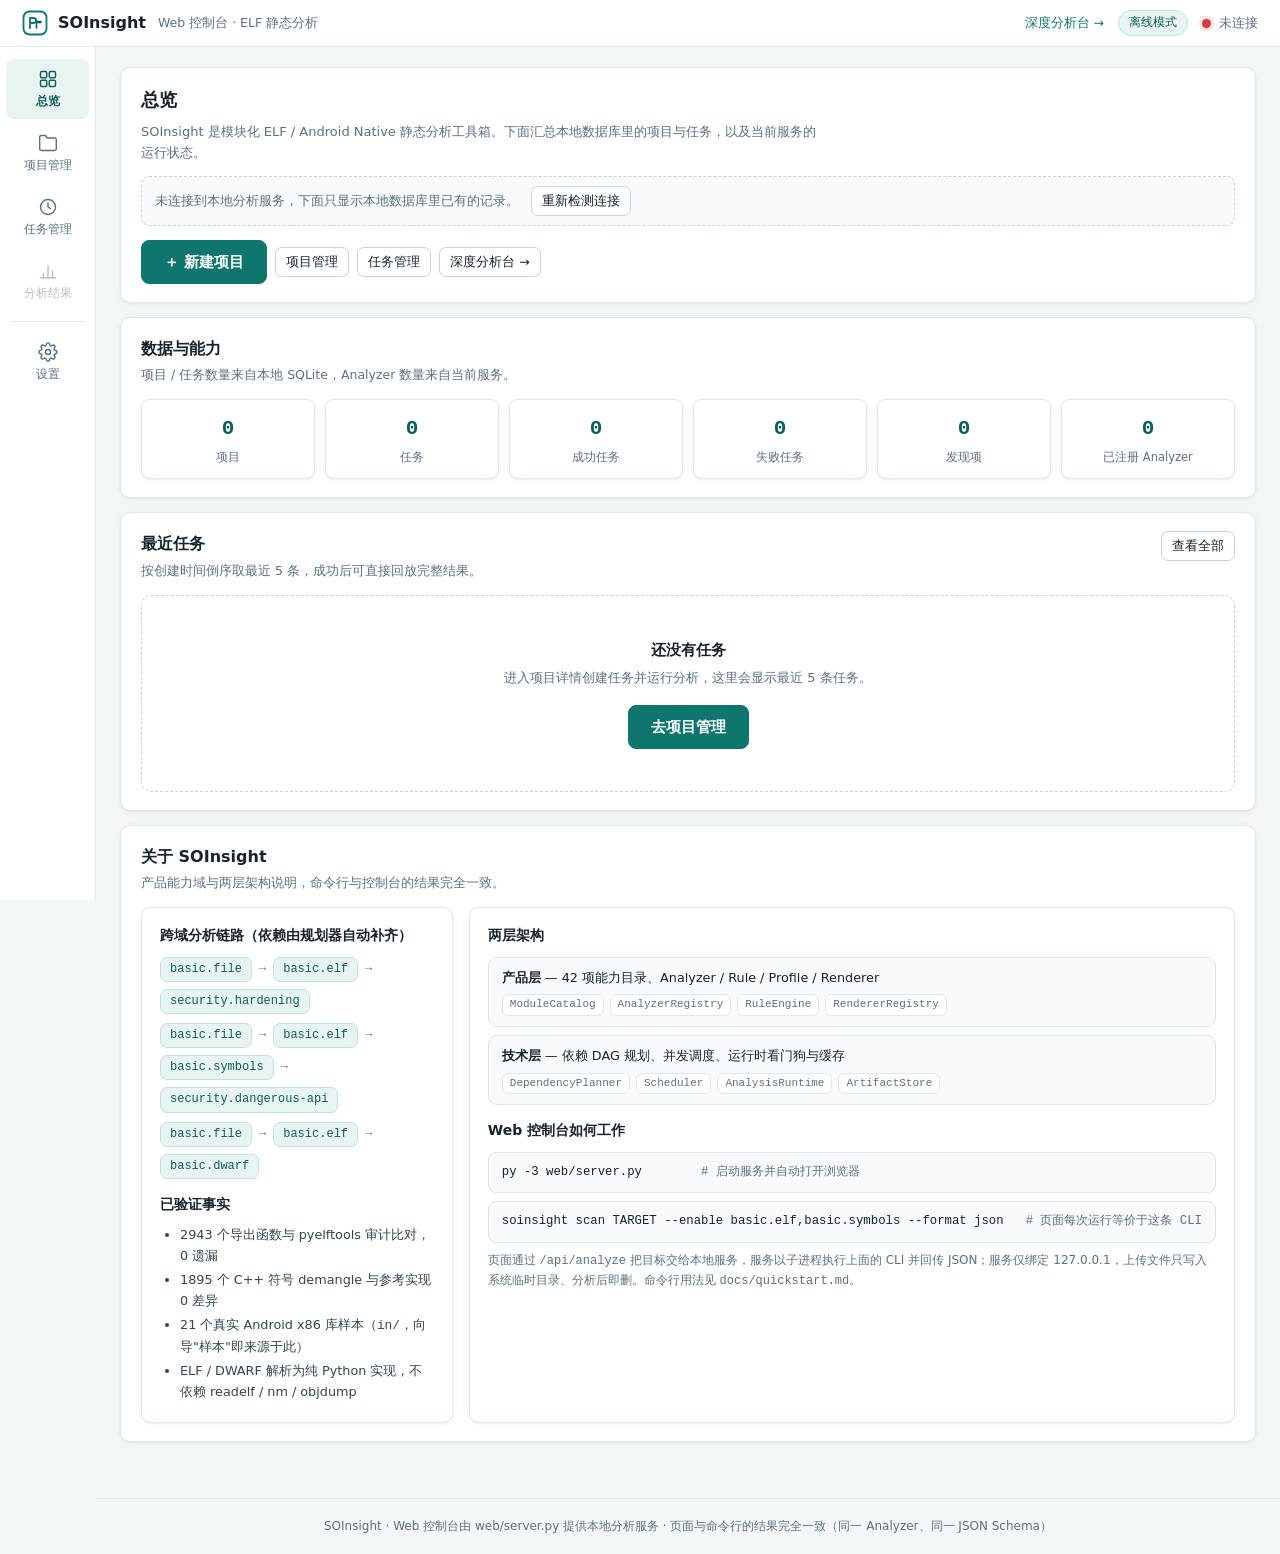
==== commit 248b7186: "feat(web): rebuild the console around projects and tasks The page was a single scrolling form: pick " ====
--- a/src/soinsight/web/index.html
+++ b/src/soinsight/web/index.html
@@ -29,6 +29,12 @@
     --mono: ui-monospace, "Cascadia Code", Consolas, "Courier New", monospace;
     --radius: 10px;
     --shadow: 0 1px 2px rgba(22, 35, 43, .05), 0 1px 8px rgba(22, 35, 43, .04);
+    /* 控件底色与浮层遮罩：暗色模式只需覆盖这两个变量 */
+    --field-bg: #ffffff;
+    --overlay-bg: rgba(15, 23, 42, .45);
+    --topbar-bg: rgba(255, 255, 255, .92);
+    /* 顶栏实测高度：左侧固定导航要从顶栏下沿开始，否则中间会露一条缝 */
+    --topbar-h: 47px;
   }
   * { box-sizing: border-box; }
   html { scroll-behavior: smooth; }
@@ -46,7 +52,7 @@
     position: sticky; top: 0; z-index: 50;
     display: flex; align-items: center; gap: 14px;
     padding: 10px 22px;
-    background: rgba(255,255,255,.92);
+    background: var(--topbar-bg);
     backdrop-filter: blur(8px);
     border-bottom: 1px solid var(--border);
   }
@@ -64,43 +70,51 @@
   .dot.ok { background: #22a35b; box-shadow: 0 0 0 3px rgba(34,163,91,.15); }
   .dot.bad { background: #d23c3c; box-shadow: 0 0 0 3px rgba(210,60,60,.15); }
 
-  /* ---------- app shell：侧栏 + 舞台 ---------- */
-  /* 全屏布局：不再限制 max-width，宽屏下内容区随视口拉伸。
-     只在超大屏给一个上限，避免单行过长难读。 */
+  /* ---------- app shell：左侧竖排导航 + 舞台 ---------- */
+  /* 骨架对齐 AndroidFileExplorer：导航是一列贴住页面最左边的白底竖条，
+     用 1px 竖线与内容区分开；内容区自己留白，不再把导航包在一张卡片里。
+     竖条固定在视口左侧，页面多长都不留空，滚动时始终可见。 */
   .shell {
-    display: grid; grid-template-columns: 196px minmax(0, 1fr);
-    gap: 18px; align-items: start;
-    width: 100%; margin: 0; padding: 20px 24px 56px;
+    width: 100%; margin: 0; padding: 0 0 0 96px;
   }
   @media (min-width: 2200px) {
-    .shell { max-width: 2200px; margin: 0 auto; }
+    /* 超宽屏：内容区限宽居中，导航仍贴左 */
+    .stage > * { max-width: 2056px; margin-left: auto; margin-right: auto; }
   }
   .sidenav {
-    position: sticky; top: 66px;
-    display: flex; flex-direction: column; gap: 2px;
-    background: var(--surface); border: 1px solid var(--border);
-    border-radius: var(--radius); box-shadow: var(--shadow); padding: 8px;
+    position: fixed; left: 0; top: var(--topbar-h); bottom: 0; z-index: 40;
+    width: 96px; overflow-y: auto;
+    display: flex; flex-direction: column; gap: 4px;
+    padding: 12px 6px;
+    background: var(--surface); border-right: 1px solid var(--border);
   }
   .nav-item {
-    display: flex; align-items: center; gap: 10px; width: 100%;
-    padding: 9px 11px; border: none; border-radius: 8px;
+    position: relative;
+    display: flex; flex-direction: column; align-items: center; gap: 4px;
+    width: 100%; padding: 10px 4px; border: none; border-radius: 8px;
     background: transparent; color: var(--muted);
-    font: inherit; font-size: 13.5px; text-align: left; cursor: pointer;
+    font: inherit; font-size: 12px; text-align: center; cursor: pointer;
     transition: background .12s, color .12s;
   }
-  .nav-item:hover:not(:disabled) { background: var(--surface-2); color: var(--text); }
+  .nav-item:hover:not(:disabled) { background: var(--accent-soft); color: var(--accent-strong); }
   .nav-item.active { background: var(--accent-soft); color: var(--accent-strong); font-weight: 650; }
   .nav-item:disabled { opacity: .45; cursor: default; }
-  .nav-ico { width: 18px; text-align: center; flex: none; font-size: 14px; }
-  .nav-text { flex: 1; min-width: 0; }
+  .nav-ico {
+    width: 20px; height: 20px; flex: none;
+    display: inline-flex; align-items: center; justify-content: center;
+  }
+  .nav-ico svg { width: 20px; height: 20px; display: block; }
+  .nav-text { min-width: 0; line-height: 16px; word-break: keep-all; }
   .nav-badge {
-    flex: none; min-width: 18px; padding: 0 5px; border-radius: 999px;
-    background: var(--accent); color: #fff; font-size: 11px; font-weight: 700;
-    text-align: center; line-height: 18px;
+    position: absolute; top: 4px; right: 4px;
+    min-width: 16px; padding: 0 4px; border-radius: 999px;
+    background: var(--accent); color: #fff; font-size: 10px; font-weight: 700;
+    text-align: center; line-height: 16px;
   }
   .nav-sep { height: 1px; background: var(--border); margin: 6px 4px; }
 
-  .stage { min-width: 0; }
+  /* 内容区自己留白：导航贴左，文字不顶到分隔线上 */
+  .stage { min-width: 0; padding: 20px 24px 56px; }
   .view { display: none; }
   .view.active { display: block; animation: view-in .16s ease; }
   @keyframes view-in { from { opacity: 0; transform: translateY(4px); } to { opacity: 1; transform: none; } }
@@ -110,13 +124,21 @@
 
   /* 窄屏：侧栏变成顶部横向条 */
   @media (max-width: 860px) {
-    .shell { grid-template-columns: 1fr; }
+    .shell { padding-left: 0; }
     .sidenav {
-      position: static; flex-direction: row; flex-wrap: wrap;
+      position: static; width: auto; overflow: visible;
+      flex-direction: row; flex-wrap: wrap;
+      border-right: none; border-bottom: 1px solid var(--border);
+      padding: 8px 6px;
     }
-    .nav-item { width: auto; flex: 1 1 auto; }
+    .nav-item { width: auto; flex: 1 1 auto; flex-direction: row; gap: 8px; padding: 9px 12px; }
     .nav-text { flex: none; }
+    .nav-badge { position: static; margin-left: 2px; }
     .nav-sep { display: none; }
+    .stage { padding: 16px 16px 48px; }
+    /* 窄屏收窄表格：描述列信息密度低，隐藏避免横向滚动 */
+    .p-table .c-desc { display: none; }
+    .search-input { width: 100%; }
   }
 
   /* ---------- offline banner ---------- */
@@ -129,7 +151,7 @@
   #banner h3 { margin: 0 0 6px; font-size: 14.5px; color: var(--warn); }
   #banner p { margin: 4px 0; font-size: 13.5px; }
   #banner pre {
-    margin: 8px 0 0; padding: 10px 12px; background: #fff; border: 1px solid var(--warn-border);
+    margin: 8px 0 0; padding: 10px 12px; background: var(--field-bg); border: 1px solid var(--warn-border);
     border-radius: 8px; font-size: 12.5px; overflow-x: auto;
   }
   #banner .actions { margin-top: 10px; display: flex; gap: 8px; }
@@ -147,7 +169,16 @@
     padding: 9px 22px; font-size: 15px;
   }
   button.primary:hover:not(:disabled) { background: var(--accent-strong); color: #fff; }
+  button.primary.danger { background: #c0392b; border-color: #c0392b; }
+  button.primary.danger:hover:not(:disabled) { background: #a93226; }
   button.small { padding: 4px 10px; font-size: 12.5px; border-radius: 7px; }
+  /* 外观与 button.small 一致的链接（用于真实跳转，保留 a 的语义） */
+  a.btn-link {
+    display: inline-block; padding: 4px 10px; font-size: 12.5px; border-radius: 7px;
+    border: 1px solid var(--border-strong); background: var(--surface); color: var(--text);
+    text-decoration: none; transition: background .12s, border-color .12s;
+  }
+  a.btn-link:hover { border-color: var(--accent); color: var(--accent-strong); }
 
   /* ---------- panels ---------- */
   .panel {
@@ -179,7 +210,7 @@
   .row { display: flex; gap: 8px; margin-top: 8px; }
   .row > select, .row > input {
     flex: 1; min-width: 0; font: inherit; font-size: 13.5px; padding: 7px 10px;
-    border: 1px solid var(--border-strong); border-radius: 8px; background: #fff; color: var(--text);
+    border: 1px solid var(--border-strong); border-radius: 8px; background: var(--field-bg); color: var(--text);
   }
   .row > input:focus, .row > select:focus { outline: 2px solid var(--accent-border); border-color: var(--accent); }
   #target-chip {
@@ -204,7 +235,7 @@
   .cap-card.dim { opacity: .45; }
   .cap-card .check {
     position: absolute; top: 10px; right: 10px; width: 16px; height: 16px; border-radius: 4px;
-    border: 1.5px solid var(--border-strong); background: #fff; color: transparent;
+    border: 1.5px solid var(--border-strong); background: var(--field-bg); color: transparent;
     display: inline-flex; align-items: center; justify-content: center;
     font-size: 11px; font-weight: 700; line-height: 1;
   }
@@ -220,6 +251,15 @@
   .cap-actions { margin-left: auto; display: flex; gap: 6px; }
   .hint { font-size: 12px; color: var(--muted); margin-top: 10px; }
 
+  /* ---------- 预置分析脚本（分析能力面板顶部） ---------- */
+  .preset-bar {
+    border: 1px solid var(--border); border-radius: 9px; background: var(--surface-2);
+    padding: 10px 12px 4px; margin-bottom: 12px;
+  }
+  .preset-bar .form-label { font-size: 12px; margin-bottom: 4px; }
+  .preset-bar select { flex: 1; min-width: 0; }
+  .preset-bar .hint { margin: 6px 0 8px; }
+
   /* ---------- capability groups ---------- */
   .cap-group { border: 1px solid var(--border); border-radius: 9px; margin-bottom: 8px; overflow: hidden; }
   .cap-group > summary {
@@ -238,13 +278,44 @@
   .cap-group .g-count { font-size: 12px; color: var(--muted); font-weight: 400; font-family: var(--mono); }
   .cap-group .g-all {
     flex: none; padding: 2px 8px; font-size: 11.5px; border-radius: 6px;
-    border: 1px solid var(--border-strong); background: #fff; color: var(--muted); cursor: pointer;
+    border: 1px solid var(--border-strong); background: var(--field-bg); color: var(--muted); cursor: pointer;
   }
   .cap-group .g-all:hover { border-color: var(--accent); color: var(--accent-strong); }
   .cap-group .g-body {
     display: grid; grid-template-columns: 1fr 1fr; gap: 8px; padding: 10px 12px 12px;
   }
   @media (max-width: 620px) { .cap-group .g-body { grid-template-columns: 1fr; } }
+
+  /* ---------- result groups（结果页按大类折叠） ---------- */
+  .result-group { border-bottom: 1px solid var(--border); padding-bottom: 2px; margin-bottom: 2px; }
+  .result-group > summary {
+    display: flex; align-items: center; gap: 7px; padding: 6px 8px;
+    cursor: pointer; user-select: none; list-style: none;
+    font-size: 12px; font-weight: 650; color: var(--muted); border-radius: 6px;
+  }
+  .result-group > summary::-webkit-details-marker { display: none; }
+  .result-group > summary::before {
+    content: "\25B8"; color: var(--muted); font-size: 10px; flex: none;
+    transition: transform .15s;
+  }
+  .result-group[open] > summary::before { transform: rotate(90deg); }
+  .result-group .rgg-check { display: inline-flex; align-items: center; }
+  .result-group .rgg-check input {
+    width: 13px; height: 13px; margin: 0; accent-color: var(--accent); cursor: pointer;
+  }
+  .result-group .rgg-name { flex: 1; min-width: 0; overflow: hidden; text-overflow: ellipsis; white-space: nowrap; }
+  .result-group .rgg-count { font-family: var(--mono); font-size: 11px; color: var(--muted); }
+  .result-group-body { padding: 2px 0 6px; }
+  .result-group-body .tab { padding-left: 14px; }
+  .result-cap {
+    display: flex; align-items: center; gap: 5px; padding: 2px 4px; border-radius: 6px;
+  }
+  .result-cap:hover { background: var(--surface-2); }
+  .result-cap .rcc-check {
+    width: 13px; height: 13px; margin: 0; flex: none;
+    accent-color: var(--accent); cursor: pointer;
+  }
+  .result-cap .tab { flex: 1; padding-left: 8px; }
 
   /* ---------- more sources (折叠的样本/路径) ---------- */
   .more-src { margin-top: 12px; }
@@ -287,14 +358,6 @@
   .history-item .h-meta { font-size: 12px; color: var(--muted); margin-top: 3px; }
   .history-item .h-acts { display: flex; gap: 6px; flex: none; }
 
-  /* ---------- compare table ---------- */
-  #compare-box { margin-bottom: 14px; }
-  .cmp-table { width: 100%; border-collapse: collapse; font-size: 13px; }
-  .cmp-table th, .cmp-table td {
-    text-align: left; padding: 7px 10px; border-bottom: 1px solid var(--border);
-  }
-  .cmp-table th { font-size: 12px; color: var(--muted); font-weight: 600; }
-  .cmp-table td.mono { font-family: var(--mono); font-size: 12.5px; }
   .chip.sev-critical { background: var(--sev-critical-bg); color: var(--sev-critical); border-color: var(--sev-critical-border); }
   .chip.sev-high { background: var(--sev-high-bg); color: var(--sev-high); border-color: var(--sev-high-border); }
   .chip.sev-medium { background: var(--sev-medium-bg); color: var(--sev-medium); border-color: var(--sev-medium-border); }
@@ -335,17 +398,42 @@
   .spinner.on { display: inline-block; }
   @keyframes spin { to { transform: rotate(360deg); } }
 
-  /* ---------- error box ---------- */
-  #error-box {
-    display: none; background: var(--fail-bg); border: 1px solid var(--fail-border);
-    color: var(--fail); border-radius: var(--radius); padding: 12px 16px; margin-bottom: 14px;
-    font-size: 13.5px; white-space: pre-wrap; word-break: break-all;
-  }
-  #error-box.show { display: block; }
-  /* 中性提示（例如用户主动取消）：不是错误，用信息色而非红色 */
-  #error-box.notice {
-    background: var(--info-bg); border-color: var(--info-border); color: var(--info);
-  }
+  /* ---------- toast（全局轻提示） ---------- */
+  /* 错误与成功提示统一走右下角 toast：原先写在项目管理面板里的 error-box
+     在其他视图（详情 / 历史 / 结果）里根本看不见。 */
+  #toast-box {
+    position: fixed; right: 18px; bottom: 18px; z-index: 1200;
+    display: flex; flex-direction: column; gap: 8px; max-width: min(420px, 86vw);
+    pointer-events: none;
+  }
+  .toast {
+    pointer-events: auto; padding: 10px 14px; border-radius: 9px; font-size: 13px;
+    border: 1px solid var(--border); background: var(--surface); color: var(--text);
+    box-shadow: 0 8px 26px rgba(22, 35, 43, .16); word-break: break-all; white-space: pre-wrap;
+    animation: toast-in .18s ease-out;
+  }
+  .toast.error { border-color: var(--fail-border); background: var(--fail-bg); color: var(--fail); }
+  .toast.success { border-color: var(--ok-border); background: var(--ok-bg); color: var(--ok); }
+  .toast.notice { border-color: var(--info-border); background: var(--info-bg); color: var(--info); }
+  .toast.out { opacity: 0; transition: opacity .25s; }
+  @keyframes toast-in { from { transform: translateY(6px); opacity: 0; } to { transform: none; opacity: 1; } }
+
+  /* ---------- 空态引导块 ---------- */
+  .empty-block {
+    border: 1px dashed var(--border-strong); border-radius: var(--radius);
+    background: var(--surface); padding: 42px 20px; text-align: center; color: var(--muted);
+  }
+  .empty-block .eb-title { font-size: 15px; font-weight: 650; color: var(--text); }
+  .empty-block .eb-hint { margin-top: 6px; font-size: 13px; }
+  .empty-block .eb-actions { margin-top: 16px; }
+
+  /* 列表头搜索框 */
+  .search-input {
+    width: 220px; font: inherit; font-size: 13px; padding: 7px 12px;
+    border: 1px solid var(--border-strong); border-radius: 8px;
+    background: var(--field-bg); color: var(--text);
+  }
+  .search-input:focus { outline: 2px solid var(--accent-border); border-color: var(--accent); }
 
   #cancel-btn { color: var(--fail); border-color: var(--fail-border); background: var(--fail-bg); }
   #cancel-btn:hover:not(:disabled) { border-color: var(--fail); }
@@ -361,6 +449,8 @@
      空的 tab 侧栏就和 empty-state 同时出现在页面上。 */
   #empty-state[hidden] { display: none; }
   #result-body[hidden] { display: none; }
+  .result-layout[hidden] { display: none; }
+  #batch-body[hidden] { display: none; }
   .es-title { font-weight: 650; font-size: 14px; color: var(--text); margin-bottom: 5px; }
   .es-hint { font-size: 12.8px; line-height: 1.65; }
   .es-back { margin-top: 14px; }
@@ -448,6 +538,11 @@
     .tab .id { display: inline; }
     .tab.active { border-left: none !important; border-bottom-color: var(--accent) !important; }
     .tab-panels { border-radius: 0 0 var(--radius) var(--radius); }
+    /* 窄屏结果分组：每个大类变成一条横向分段，组内小类横向滚动 */
+    .result-group { flex: none; border: none; margin: 0 4px 0 0; padding: 0; }
+    .result-group-body { display: flex; flex-direction: row; gap: 2px; overflow-x: auto; }
+    .result-group-body .result-cap { flex: none; }
+    .result-group-body .result-cap .tab { padding-left: 11px; }
   }
   .panel-head { display: flex; align-items: center; gap: 9px; flex-wrap: wrap; margin-bottom: 12px; }
   .panel-head b { font-size: 13.8px; }
@@ -604,10 +699,119 @@
   .sym-tools { display: flex; gap: 8px; margin-bottom: 10px; flex-wrap: wrap; align-items: center; }
   .sym-tools input, .sym-tools select {
     font: inherit; font-size: 13px; padding: 6px 10px; border: 1px solid var(--border-strong);
-    border-radius: 8px; background: #fff; color: var(--text);
+    border-radius: 8px; background: var(--field-bg); color: var(--text);
   }
   .sym-tools input { flex: 1; min-width: 180px; }
   .sym-tools .count { font-size: 12px; color: var(--muted); margin-left: auto; }
+
+  /* ---------- 项目 / 任务列表 ---------- */
+  /* 列表头：左侧标题与说明，右侧放主操作按钮 */
+  .list-head {
+    display: flex; align-items: flex-start; gap: 16px; flex-wrap: wrap;
+    margin-bottom: 14px;
+  }
+  .list-head .lh-main { flex: 1; min-width: 260px; }
+  .list-head h2 { margin: 0 0 4px; font-size: 16px; }
+  .list-head .lh-sub { font-size: 12.5px; color: var(--muted); }
+  .list-head .lh-actions { display: flex; gap: 8px; flex: none; align-items: center; }
+
+  /* 名称可点击进详情 */
+  .name-link {
+    font: inherit; font-size: 13px; font-weight: 600; color: var(--accent-strong);
+    background: none; border: none; padding: 0; cursor: pointer; text-align: left;
+  }
+  .name-link:hover { text-decoration: underline; }
+  .cell-sub { font-size: 11.5px; color: var(--muted); margin-top: 2px; word-break: break-all; }
+  .row-actions { display: flex; gap: 6px; align-items: center; justify-content: flex-end; }
+
+  /* 图标按钮（编辑铅笔等）：无边框，hover 淡背景 */
+  .icon-btn {
+    width: 26px; height: 26px; padding: 0; border: none; border-radius: 7px;
+    background: none; color: var(--muted); cursor: pointer;
+    display: inline-flex; align-items: center; justify-content: center;
+  }
+  .icon-btn:hover { background: var(--surface-2); color: var(--accent-strong); }
+  .icon-btn svg { display: block; }
+
+  /* 三个点菜单（竖排、无边框）：点开后是下拉操作项 */
+  .menu-wrap { position: relative; flex: none; }
+  .menu-dots {
+    width: 26px; height: 26px; border: none; border-radius: 7px;
+    background: none; color: var(--muted); cursor: pointer; font-size: 17px;
+    line-height: 1; display: inline-flex; align-items: center; justify-content: center;
+    letter-spacing: 0;
+  }
+  .menu-dots:hover { background: var(--surface-2); color: var(--text); }
+  .menu-pop {
+    position: absolute; right: 0; top: calc(100% + 4px); z-index: 60; min-width: 132px;
+    background: var(--surface); border: 1px solid var(--border); border-radius: 9px;
+    box-shadow: 0 6px 22px rgba(22, 35, 43, .14); padding: 4px; display: none;
+  }
+  .menu-pop.open { display: block; }
+  /* 表格容器为了横向滚动设了 overflow，会连带裁剪纵向绝对定位：
+     下方空间不够时改为向上弹，保证最后一行也能点到菜单项 */
+  .menu-pop.up { top: auto; bottom: calc(100% + 4px); }
+  .menu-pop button {
+    display: block; width: 100%; text-align: left; padding: 7px 10px; border: none;
+    border-radius: 6px; background: none; color: var(--text); font: inherit; font-size: 12.5px;
+    cursor: pointer;
+  }
+  .menu-pop button:hover { background: var(--surface-2); }
+  .menu-pop button.danger { color: #c0392b; }
+  .menu-pop button.danger:hover { background: #fdecea; }
+
+  /* 分页 */
+  .pager {
+    display: flex; align-items: center; gap: 10px; flex-wrap: wrap;
+    margin-top: 12px; font-size: 12.5px; color: var(--muted);
+  }
+  .pager .pg-info { margin-right: auto; }
+  .pager .pg-pages { display: flex; gap: 4px; align-items: center; }
+  .pager button {
+    min-width: 28px; height: 28px; padding: 0 8px; border: 1px solid var(--border-strong);
+    border-radius: 7px; background: var(--surface); color: var(--text);
+    font: inherit; font-size: 12.5px; cursor: pointer;
+  }
+  .pager button:hover:not(:disabled) { border-color: var(--accent); color: var(--accent-strong); }
+  .pager button:disabled { opacity: .45; cursor: default; }
+  .pager button.current { background: var(--accent); border-color: var(--accent); color: #fff; }
+  .pager .pg-gap { padding: 0 2px; color: var(--muted); }
+  .pager select {
+    font: inherit; font-size: 12.5px; padding: 4px 8px; border: 1px solid var(--border-strong);
+    border-radius: 7px; background: var(--field-bg); color: var(--text);
+  }
+
+  /* 数据表：项目 / 任务列表 */
+  .p-table { width: 100%; border-collapse: collapse; background: var(--surface); border: 1px solid var(--border); border-radius: var(--radius); overflow: hidden; }
+  .p-table th, .p-table td { text-align: left; padding: 10px 14px; font-size: 12.8px; vertical-align: top; }
+  .p-table thead th { font-weight: 650; color: var(--muted); background: var(--surface-2); border-bottom: 1px solid var(--border); white-space: nowrap; }
+  .p-table tbody tr + tr td { border-top: 1px solid var(--border); }
+  .p-table td.c-time, .p-table td.c-status { white-space: nowrap; color: var(--muted); }
+  .p-table td.c-actions { text-align: right; }
+  .p-table .name-link { font-size: 13.2px; }
+  .p-table .cell-sub { white-space: normal; }
+  .p-empty { text-align: center; color: var(--muted); font-size: 12.8px; padding: 26px 0; }
+  .p-table-wrap { border-radius: var(--radius); overflow-x: auto; }
+  /* 长名称 / 长描述：限两行，避免一条记录把整页撑高（完整内容看 title） */
+  .clamp-2 {
+    display: -webkit-box; -webkit-line-clamp: 2; -webkit-box-orient: vertical;
+    overflow: hidden; word-break: break-all;
+  }
+  /* 描述列：限宽换行，避免长描述把表格撑宽 */
+  .cell-desc { max-width: 360px; word-break: break-all; font-size: 12.8px; color: var(--text); }
+  /* 列表内的删除按钮：红色提示危险操作 */
+  .danger-btn { color: #c0392b; border-color: #e4b6af; }
+  .danger-btn:hover { background: #fdecea; border-color: #c0392b; }
+
+  /* 项目详情头 */
+  .proj-head {
+    border: 1px solid var(--border); border-radius: var(--radius); background: var(--surface);
+    padding: 16px 18px; margin-bottom: 14px;
+  }
+  .proj-head .ph-title { font-size: 17px; font-weight: 700; display: flex; align-items: center; gap: 10px; flex-wrap: wrap; }
+  .proj-head .ph-desc { margin-top: 6px; font-size: 13px; color: var(--muted); white-space: pre-wrap; word-break: break-all; }
+  .proj-head .ph-meta { margin-top: 8px; font-size: 12px; color: var(--muted); display: flex; gap: 14px; flex-wrap: wrap; }
+  .proj-head .ph-actions { margin-top: 12px; display: flex; gap: 8px; flex-wrap: wrap; }
 
   .finding {
     border: 1px solid var(--border); border-left-width: 4px; border-radius: 9px;
@@ -629,7 +833,7 @@
   .finding .evidence td.mono { font-family: var(--mono); font-size: 12px; }
   .finding .fix {
     margin-top: 8px; font-size: 12.8px; padding: 7px 11px; border-radius: 7px;
-    background: var(--ok-bg); border: 1px solid var(--ok-border); color: #14532d;
+    background: var(--ok-bg); border: 1px solid var(--ok-border); color: var(--ok);
   }
   .finding .fix b { font-weight: 700; }
   .sev-badge {
@@ -691,11 +895,113 @@
     border: 1px dashed var(--border-strong); border-radius: 8px; padding: 9px 13px; margin-top: 10px;
   }
 
-  /* ---------- about ---------- */
-  #about { margin-top: 44px; }
-  #about h2 { font-size: 18px; margin: 0 0 4px; }
-  #about .lead { color: var(--muted); font-size: 13.5px; margin: 0 0 18px; }
+  /* ---------- modal / wizard ---------- */
+  .modal-overlay {
+    position: fixed; inset: 0; z-index: 1000;
+    background: var(--overlay-bg);
+    display: flex; align-items: center; justify-content: center; padding: 20px;
+  }
+  .modal-overlay[hidden] { display: none; }
+  /* 确认框可能从其它弹窗里唤起（如向导里删除预置），必须盖在上面 */
+  #confirm-modal { z-index: 1100; }
+  .modal-box {
+    width: min(96vw, 960px); max-height: 92vh;
+    background: var(--surface); border: 1px solid var(--border); border-radius: 12px;
+    box-shadow: 0 18px 50px rgba(0, 0, 0, .18);
+    display: flex; flex-direction: column; overflow: hidden;
+  }
+  .modal-box.modal-small { width: min(96vw, 500px); }
+  /* 创建任务向导：宽高固定，切换步骤 / 勾选 / 展开分组都不再改变弹窗尺寸 */
+  .modal-box.modal-wizard { width: min(96vw, 960px); height: min(88vh, 720px); max-height: 92vh; }
+  .modal-box.modal-wizard .wizard-main { overscroll-behavior: contain; }
+  .modal-box.modal-wizard textarea { resize: none; }
+  .modal-head {
+    display: flex; align-items: center; justify-content: space-between;
+    padding: 15px 22px; border-bottom: 1px solid var(--border);
+  }
+  .modal-head .t { font-size: 16px; font-weight: 650; }
+  .modal-head .x {
+    border: none; background: transparent; color: var(--muted);
+    font-size: 16px; cursor: pointer; padding: 4px 8px;
+  }
+  .modal-head .x:hover { color: var(--text); }
+  .modal-body { padding: 20px 22px; overflow-y: auto; }
+  .modal-foot {
+    display: flex; align-items: center; justify-content: flex-end; gap: 8px;
+    padding: 12px 22px; border-top: 1px solid var(--border); background: var(--surface-2);
+  }
+  /* 固定底栏高度：状态文案变长、按钮切换都不改变弹窗整体高度 */
+  .modal-box.modal-wizard .modal-foot { min-height: 58px; box-sizing: border-box; }
+  .modal-box.modal-wizard .modal-foot #run-status {
+    flex: 1; min-width: 0; overflow: hidden; text-overflow: ellipsis; white-space: nowrap;
+  }
+  .form-label { display: block; font-size: 13px; font-weight: 600; margin-bottom: 6px; }
+  .req { color: var(--fail); }
+  .modal-body input,
+  .modal-body textarea {
+    width: 100%; box-sizing: border-box; padding: 8px 10px;
+    border: 1px solid var(--border-strong); border-radius: 8px;
+    font: inherit; background: var(--surface-2); color: var(--text);
+  }
+  .modal-body input:focus,
+  .modal-body textarea:focus { outline: 2px solid var(--accent-border); border-color: var(--accent); }
+  .modal-body textarea { resize: vertical; }
+  /* 小弹窗（项目 / 编辑 / 确认）底部按钮统一尺寸：取消与主按钮一样大 */
+  .modal-box.modal-small .modal-foot button { padding: 9px 22px; font-size: 15px; }
+  .modal-box.modal-small .modal-foot button.primary { font-weight: 600; }
+  .wizard-body { display: flex; align-items: stretch; flex: 1 1 auto; min-height: 0; }
+  .wizard-nav {
+    width: 216px; flex: none; background: var(--surface-2);
+    border-right: 1px solid var(--border); padding: 18px 14px; overflow-y: auto;
+  }
+  .w-step {
+    display: flex; gap: 10px; align-items: flex-start;
+    padding: 9px 10px; border-radius: 8px; cursor: pointer; color: var(--muted);
+  }
+  .w-step:hover { background: var(--surface); }
+  .w-step.active { background: var(--accent-soft); color: var(--accent-strong); }
+  .w-step .num {
+    width: 22px; height: 22px; border-radius: 50%; flex: none;
+    background: var(--field-bg); border: 1px solid var(--border);
+    display: flex; align-items: center; justify-content: center; font-size: 12px;
+  }
+  .w-step.active .num { background: var(--accent); border-color: var(--accent); color: #fff; }
+  .w-step .labels { min-width: 0; }
+  .w-step b { display: block; font-size: 13.5px; }
+  .w-step small { font-size: 11.5px; color: var(--muted); }
+  .w-task-name { margin-top: 16px; padding-top: 14px; border-top: 1px dashed var(--border); }
+  .w-task-name textarea {
+    width: 100%; box-sizing: border-box; resize: vertical; font: inherit; font-size: 12px;
+    padding: 7px 9px; border: 1px solid var(--border-strong); border-radius: 7px;
+    background: var(--surface); color: var(--text); min-height: 46px;
+  }
+  .w-task-name textarea:focus { outline: none; border-color: var(--accent); box-shadow: 0 0 0 3px var(--accent-soft); }
+  .wizard-main { flex: 1; min-width: 0; overflow-y: auto; padding: 20px 24px; }
+  .w-panel { display: none; }
+  .w-panel.active { display: block; }
+  .w-panel h3 {
+    margin: 0 0 14px; font-size: 14.5px; display: flex; align-items: center; gap: 8px;
+  }
+  @media (max-width: 720px) {
+    .modal-box { width: 100%; max-height: 94vh; }
+    .wizard-body { flex-direction: column; min-height: 0; }
+    .wizard-nav { width: auto; border-right: none; border-bottom: 1px solid var(--border); display: flex; gap: 4px; padding: 10px; }
+    .w-step { flex: 1; }
+    .w-step small { display: none; }
+  }
+
+  /* ---------- overview ---------- */
+  .ov-hero {
+    background: var(--surface); border: 1px solid var(--border);
+    border-radius: var(--radius); box-shadow: var(--shadow); padding: 18px 20px;
+  }
+  .ov-hero h2 { margin: 0 0 6px; font-size: 18px; }
+  .ov-hero p { margin: 0; font-size: 13px; color: var(--muted); max-width: 82ch; line-height: 1.65; }
+  .ov-actions { display: flex; gap: 8px; flex-wrap: wrap; align-items: center; margin-top: 14px; }
+
+  /* ---------- metrics / about（总览页使用） ---------- */
   .metric-row { display: grid; grid-template-columns: repeat(6, 1fr); gap: 10px; margin-bottom: 18px; }
+  .metric-row.ov-metrics { margin: 14px 0 0; }
   @media (max-width: 900px) { .metric-row { grid-template-columns: repeat(3, 1fr); } }
   @media (max-width: 560px) { .metric-row { grid-template-columns: repeat(2, 1fr); } }
   .metric {
@@ -724,7 +1030,7 @@
   .layer b { font-size: 13px; }
   .layer .tags { display: flex; gap: 6px; flex-wrap: wrap; margin-top: 6px; }
   .layer .tags span {
-    font-family: var(--mono); font-size: 11px; background: #fff;
+    font-family: var(--mono); font-size: 11px; background: var(--field-bg);
     border: 1px solid var(--border); border-radius: 6px; padding: 1px 7px; color: var(--muted);
   }
   .run-box pre {
@@ -735,9 +1041,76 @@
   ul.tight { margin: 8px 0 0; padding-left: 20px; font-size: 12.8px; color: #33454f; }
   ul.tight li { margin-bottom: 4px; }
 
+  /* 页脚为左侧固定导航让出位置，否则文字会压在导航列下 */
   footer {
     border-top: 1px solid var(--border); padding: 18px 22px; text-align: center;
     color: var(--muted); font-size: 12px;
+    margin-left: 96px;
+  }
+  @media (max-width: 860px) {
+    footer { margin-left: 0; }
+  }
+
+  /* ---------- 跟随系统的暗色主题 ---------- */
+  /* 页面所有颜色都走上面的 CSS 变量，这里只需把调色板换成深色一套；
+     少数写死颜色的地方（正文灰、代码底、徽章）单独覆盖。 */
+  @media (prefers-color-scheme: dark) {
+    :root {
+      --bg: #0f1519;
+      --surface: #161d23;
+      --surface-2: #1b242b;
+      --border: #27323a;
+      --border-strong: #38454f;
+      --text: #e3ebef;
+      --muted: #93a6b3;
+      --accent: #2dd4bf;
+      --accent-strong: #5eead4;
+      --accent-soft: #12312e;
+      --accent-border: #1f5c55;
+      --ok: #4ade80; --ok-bg: #10291a; --ok-border: #1e5132;
+      --warn: #fbbf24; --warn-bg: #2c220c; --warn-border: #57430f;
+      --fail: #f87171; --fail-bg: #2d1414; --fail-border: #5b2424;
+      --info: #a8b8c4; --info-bg: #1d262d; --info-border: #33414b;
+      --sev-critical: #f87171; --sev-critical-bg: #2d1414; --sev-critical-border: #5b2424;
+      --sev-high: #fb923c; --sev-high-bg: #2e1c0d; --sev-high-border: #5d3616;
+      --sev-medium: #fbbf24; --sev-medium-bg: #2c220c; --sev-medium-border: #57430f;
+      --sev-low: #7cb0ff; --sev-low-bg: #131f31; --sev-low-border: #263d5c;
+      --sev-info: #a8b8c4; --sev-info-bg: #1d262d; --sev-info-border: #33414b;
+      --field-bg: #1b242b;
+      --overlay-bg: rgba(0, 0, 0, .6);
+      --topbar-bg: rgba(22, 29, 35, .92);
+      --shadow: 0 1px 2px rgba(0, 0, 0, .4), 0 1px 8px rgba(0, 0, 0, .3);
+    }
+    .finding .msg, ul.tight { color: var(--text); }
+    /* 少数语义色是写死的浅色底/深色字，暗色下需要换成对应的深底浅字 */
+    .lang.c { color: var(--sev-low); border-color: var(--sev-low-border); background: var(--sev-low-bg); }
+    .lang.cpp { color: #c4a5e8; border-color: #4a3160; background: #241a31; }
+    .danger-btn, .menu-pop button.danger { color: #f0a9a1; }
+    .danger-btn { border-color: var(--fail-border); }
+    .danger-btn:hover, .menu-pop button.danger:hover { background: var(--fail-bg); border-color: var(--fail-border); }
+    .toast { box-shadow: 0 8px 26px rgba(0, 0, 0, .5); }
+    .modal-box { box-shadow: 0 18px 50px rgba(0, 0, 0, .55); }
+  }
+
+  /* ---------- 尊重「减少动态效果」偏好 ---------- */
+  @media (prefers-reduced-motion: reduce) {
+    html { scroll-behavior: auto; }
+    *, *::before, *::after {
+      animation-duration: .01ms !important;
+      animation-iteration-count: 1 !important;
+      transition-duration: .01ms !important;
+    }
+  }
+
+  /* ---------- 打印：只留结果正文 ---------- */
+  @media print {
+    .topbar, .sidenav, footer, #toast-box, .pc-actions,
+    #result-tabs, .result-tools, .tab-panel:not(.active) { display: none !important; }
+    body { background: #fff; color: #000; }
+    .shell { display: block; }
+    .view:not(.active) { display: none !important; }
+    #result-body, .result-layout, .tab-panel.active { display: block !important; }
+    .card { border-color: #bbb; box-shadow: none; break-inside: avoid; }
   }
 </style>
 </head>
@@ -762,34 +1135,162 @@
 </header>
 
 <div class="shell">
-  <!-- 左侧导航 -->
+  <!-- 左侧导航：图标在上、文字在下 -->
   <nav class="sidenav" id="sidenav">
-    <button class="nav-item active" data-view="config" type="button">
-      <span class="nav-ico" aria-hidden="true">⚙</span>
-      <span class="nav-text">分析配置</span>
+    <button class="nav-item active" data-view="overview" type="button">
+      <span class="nav-ico" aria-hidden="true">
+        <svg viewBox="0 0 24 24" fill="none" stroke="currentColor" stroke-width="1.7" stroke-linecap="round" stroke-linejoin="round">
+          <rect x="3" y="3" width="7.5" height="7.5" rx="1.5"/>
+          <rect x="13.5" y="3" width="7.5" height="7.5" rx="1.5"/>
+          <rect x="3" y="13.5" width="7.5" height="7.5" rx="1.5"/>
+          <rect x="13.5" y="13.5" width="7.5" height="7.5" rx="1.5"/>
+        </svg>
+      </span>
+      <span class="nav-text">总览</span>
+    </button>
+    <button class="nav-item" data-view="config" type="button">
+      <span class="nav-ico" aria-hidden="true">
+        <svg viewBox="0 0 24 24" fill="none" stroke="currentColor" stroke-width="1.7" stroke-linecap="round" stroke-linejoin="round">
+          <path d="M22 19a2 2 0 0 1-2 2H4a2 2 0 0 1-2-2V5a2 2 0 0 1 2-2h5l2 3h9a2 2 0 0 1 2 2z"/>
+        </svg>
+      </span>
+      <span class="nav-text">项目管理</span>
+    </button>
+    <button class="nav-item" data-view="history" type="button">
+      <span class="nav-ico" aria-hidden="true">
+        <svg viewBox="0 0 24 24" fill="none" stroke="currentColor" stroke-width="1.7" stroke-linecap="round" stroke-linejoin="round">
+          <circle cx="12" cy="12" r="9"/>
+          <path d="M12 7v5l3.2 1.9"/>
+        </svg>
+      </span>
+      <span class="nav-text">任务管理</span>
+      <span class="nav-badge" id="history-badge" hidden>0</span>
     </button>
     <button class="nav-item" data-view="results" type="button" id="nav-results" disabled>
-      <span class="nav-ico" aria-hidden="true">📊</span>
+      <span class="nav-ico" aria-hidden="true">
+        <svg viewBox="0 0 24 24" fill="none" stroke="currentColor" stroke-width="1.7" stroke-linecap="round" stroke-linejoin="round">
+          <path d="M3 20h18"/>
+          <path d="M6.5 20v-5"/>
+          <path d="M12 20V6"/>
+          <path d="M17.5 20v-8"/>
+        </svg>
+      </span>
       <span class="nav-text">分析结果</span>
       <span class="nav-badge" id="results-badge" hidden>0</span>
     </button>
-    <button class="nav-item" data-view="history" type="button">
-      <span class="nav-ico" aria-hidden="true">🕘</span>
-      <span class="nav-text">任务历史</span>
-      <span class="nav-badge" id="history-badge" hidden>0</span>
-    </button>
     <div class="nav-sep"></div>
-    <button class="nav-item" data-view="about" type="button">
-      <span class="nav-ico" aria-hidden="true">ℹ</span>
-      <span class="nav-text">关于</span>
+    <button class="nav-item" data-view="settings" type="button">
+      <span class="nav-ico" aria-hidden="true">
+        <svg viewBox="0 0 24 24" fill="none" stroke="currentColor" stroke-width="1.7" stroke-linecap="round" stroke-linejoin="round">
+          <circle cx="12" cy="12" r="3"/>
+          <path d="M19.4 15a1.7 1.7 0 0 0 .34 1.87l.06.06a2 2 0 1 1-2.83 2.83l-.06-.06a1.7 1.7 0 0 0-1.87-.34 1.7 1.7 0 0 0-1.03 1.56V21a2 2 0 1 1-4 0v-.09A1.7 1.7 0 0 0 8.94 19.4a1.7 1.7 0 0 0-1.87.34l-.06.06a2 2 0 1 1-2.83-2.83l.06-.06a1.7 1.7 0 0 0 .34-1.87 1.7 1.7 0 0 0-1.56-1.03H3a2 2 0 1 1 0-4h.09A1.7 1.7 0 0 0 4.6 8.94a1.7 1.7 0 0 0-.34-1.87l-.06-.06a2 2 0 1 1 2.83-2.83l.06.06a1.7 1.7 0 0 0 1.87.34h.08A1.7 1.7 0 0 0 10 3.04V3a2 2 0 1 1 4 0v.09a1.7 1.7 0 0 0 1.03 1.56 1.7 1.7 0 0 0 1.87-.34l.06-.06a2 2 0 1 1 2.83 2.83l-.06.06a1.7 1.7 0 0 0-.34 1.87v.08a1.7 1.7 0 0 0 1.56 1.04H21a2 2 0 1 1 0 4h-.09a1.7 1.7 0 0 0-1.51 1.03z"/>
+        </svg>
+      </span>
+      <span class="nav-text">设置</span>
     </button>
   </nav>
 
   <!-- 右侧内容 -->
   <div class="stage">
 
+    <!-- ===== 视图：总览 ===== -->
+    <section class="view active" data-view="overview">
+      <div class="ov-hero">
+        <h2>总览</h2>
+        <p>SOInsight 是模块化 ELF / Android Native 静态分析工具箱。下面汇总本地数据库里的项目与任务，以及当前服务的运行状态。</p>
+        <div id="overview-offline" class="note" hidden style="margin-top:12px">
+          未连接到本地分析服务，下面只显示本地数据库里已有的记录。
+          <button class="small" id="overview-retry" type="button" style="margin-left:8px">重新检测连接</button>
+        </div>
+        <div class="ov-actions">
+          <button class="primary" id="overview-new-project" type="button">＋ 新建项目</button>
+          <button class="small" data-goto-view="config" type="button">项目管理</button>
+          <button class="small" data-goto-view="history" type="button">任务管理</button>
+          <a class="btn-link" href="/so-scan.html">深度分析台 →</a>
+        </div>
+      </div>
+
+      <div class="panel" style="margin-top:14px">
+        <div class="list-head">
+          <div class="lh-main">
+            <h2>数据与能力</h2>
+            <div class="lh-sub">项目 / 任务数量来自本地 SQLite，Analyzer 数量来自当前服务。</div>
+          </div>
+        </div>
+        <div class="metric-row ov-metrics" id="overview-metrics"></div>
+      </div>
+
+      <div class="panel" style="margin-top:14px">
+        <div class="list-head">
+          <div class="lh-main">
+            <h2>最近任务</h2>
+            <div class="lh-sub">按创建时间倒序取最近 5 条，成功后可直接回放完整结果。</div>
+          </div>
+          <div class="lh-actions">
+            <button class="small" data-goto-view="history" type="button">查看全部</button>
+          </div>
+        </div>
+        <div id="overview-recent"></div>
+      </div>
+
+      <div class="panel" style="margin-top:14px">
+        <div class="list-head">
+          <div class="lh-main">
+            <h2>关于 SOInsight</h2>
+            <div class="lh-sub">产品能力域与两层架构说明，命令行与控制台的结果完全一致。</div>
+          </div>
+        </div>
+        <div class="about-grid">
+          <div class="about-panel">
+            <h3>跨域分析链路（依赖由规划器自动补齐）</h3>
+            <div class="chain">
+              <span class="node">basic.file</span><span class="arrow">→</span>
+              <span class="node">basic.elf</span><span class="arrow">→</span>
+              <span class="node">security.hardening</span>
+            </div>
+            <div class="chain">
+              <span class="node">basic.file</span><span class="arrow">→</span>
+              <span class="node">basic.elf</span><span class="arrow">→</span>
+              <span class="node">basic.symbols</span><span class="arrow">→</span>
+              <span class="node">security.dangerous-api</span>
+            </div>
+            <div class="chain">
+              <span class="node">basic.file</span><span class="arrow">→</span>
+              <span class="node">basic.elf</span><span class="arrow">→</span>
+              <span class="node">basic.dwarf</span>
+            </div>
+            <h3 style="margin-top:14px">已验证事实</h3>
+            <ul class="tight">
+              <li>2943 个导出函数与 pyelftools 审计比对，0 遗漏</li>
+              <li>1895 个 C++ 符号 demangle 与参考实现 0 差异</li>
+              <li>21 个真实 Android x86 库样本（<code>in/</code>，向导"样本"即来源于此）</li>
+              <li>ELF / DWARF 解析为纯 Python 实现，不依赖 readelf / nm / objdump</li>
+            </ul>
+          </div>
+
+          <div class="about-panel">
+            <h3>两层架构</h3>
+            <div class="layer">
+              <b>产品层</b> — 42 项能力目录、Analyzer / Rule / Profile / Renderer
+              <div class="tags"><span>ModuleCatalog</span><span>AnalyzerRegistry</span><span>RuleEngine</span><span>RendererRegistry</span></div>
+            </div>
+            <div class="layer">
+              <b>技术层</b> — 依赖 DAG 规划、并发调度、运行时看门狗与缓存
+              <div class="tags"><span>DependencyPlanner</span><span>Scheduler</span><span>AnalysisRuntime</span><span>ArtifactStore</span></div>
+            </div>
+            <h3 style="margin-top:14px">Web 控制台如何工作</h3>
+            <div class="run-box">
+              <pre>py -3 web/server.py        <span style="color:#5b7080"># 启动服务并自动打开浏览器</span></pre>
+              <pre class="last">soinsight scan TARGET --enable basic.elf,basic.symbols --format json   <span style="color:#5b7080"># 页面每次运行等价于这条 CLI</span></pre>
+            </div>
+            <p class="hint" style="margin-top:8px">页面通过 <code>/api/analyze</code> 把目标交给本地服务，服务以子进程执行上面的 CLI 并回传 JSON；服务仅绑定 127.0.0.1，上传文件只写入系统临时目录、分析后即删。命令行用法见 <code>docs/quickstart.md</code>。</p>
+          </div>
+        </div>
+      </div>
+    </section>
+
     <!-- ===== 视图：配置 ===== -->
-    <section class="view active" data-view="config">
+    <section class="view" data-view="config">
       <div id="banner">
         <h3>页面还无法调用分析：未连接到本地分析服务</h3>
         <p>浏览器里的 HTML 自己不能执行本机的 Python 分析。请先在<strong>项目目录</strong>启动本地服务，再刷新本页：</p>
@@ -803,65 +1304,198 @@
         </div>
       </div>
 
-      <div class="config-layout">
-        <div class="config-main">
-          <div class="panel">
-            <h2><span class="step">1</span>选择目标文件</h2>
-            <div id="dropzone" title="点击选择 .so 文件">
-              <span class="big">拖拽 .so / ELF 到这里</span>
-              或点击选择文件（仅在本地内存与临时文件中处理，不会外传）
-            </div>
-            <input type="file" id="file-input" accept=".so,.elf,.o,.dylib,.bin" hidden>
-            <div id="target-chip" hidden>
-              <span class="tc-ico" aria-hidden="true">📄</span>
-              <span class="name" id="chip-name"></span>
-              <span class="meta" id="chip-meta"></span>
-              <button class="small clear" id="chip-clear">移除</button>
-            </div>
-            <details class="more-src">
-              <summary>使用其他来源（样本 / 服务器路径）</summary>
-              <div class="or">或使用服务器上的文件</div>
-              <div class="row">
-                <select id="sample-select" aria-label="验证样本"><option value="">— 加载样本中… —</option></select>
-                <button class="small" id="use-sample">使用样本</button>
-              </div>
-              <div class="row">
-                <input id="path-input" placeholder="服务器绝对路径（文件或目录），如 E:\libs" spellcheck="false">
-                <button class="small" id="use-path">使用路径</button>
-              </div>
-              <div class="row">
-                <input id="include-input" placeholder="只分析匹配的文件，如 *.so（可留空）" spellcheck="false">
-                <input id="exclude-input" placeholder="排除匹配的文件，如 *test*（可留空）" spellcheck="false">
-              </div>
-              <p class="hint">填目录时会展开其中的文件批量分析，规则与命令行 <code>--include</code>/<code>--exclude</code> 一致。</p>
-            </details>
+      <div class="panel">
+        <div class="list-head">
+          <div class="lh-main">
+            <h2>项目管理</h2>
+            <div class="lh-sub">项目用于把一批分析任务归到一起。点击项目名称进入项目详情，在里面创建任务。</div>
           </div>
-
-          <div class="panel">
-            <h2><span class="step">2</span>选择分析能力
-              <span class="cap-actions">
-                <button class="small" id="cap-all" type="button">全选</button>
-                <button class="small" id="cap-none" type="button">清空</button>
-              </span>
-            </h2>
-            <div id="capability-groups"></div>
-            <p class="hint">点击卡片勾选/取消，一次运行会执行所有选中项。<span id="cap-count">正在获取可用分析器…</span>依赖会自动补齐：如选 <code>basic.elf</code> 会连带执行 <code>basic.file</code>。</p>
+          <div class="lh-actions">
+            <input id="project-search" class="search-input" placeholder="搜索项目名称或描述…" spellcheck="false">
+            <button class="primary" id="project-new" type="button">＋ 新建项目</button>
           </div>
         </div>
-
-        <aside class="run-rail">
-          <div class="run-bar">
-            <button class="primary" id="run-btn" disabled>
-              <span class="spinner" id="run-spinner"></span><span id="run-label">▶ 运行分析</span>
-            </button>
-            <button class="small" id="cancel-btn" type="button" hidden>■ 停止分析</button>
-            <span id="run-status">请选择目标文件和分析能力</span>
-            <span id="elapsed"></span>
+        <div id="project-list"></div>
+      </div>
+
+    </section>
+
+    <!-- ===== 弹窗层 ===== -->
+    <!-- 弹窗必须放在所有 .view 之外：视图 section 隐藏时弹窗也要能显示 -->
+
+    <!-- 新建项目弹窗 -->
+    <div class="modal-overlay" id="project-modal" role="dialog" aria-modal="true"
+         aria-labelledby="project-modal-title" hidden>
+      <div class="modal-box modal-small">
+        <div class="modal-head">
+          <div class="t" id="project-modal-title">新建项目</div>
+          <button type="button" class="x" id="project-modal-close" aria-label="关闭">✕</button>
+        </div>
+        <div class="modal-body">
+          <label class="form-label" for="project-modal-name">项目名称 <span class="req">*</span></label>
+          <input id="project-modal-name" placeholder="例如：XX 应用安全审计" spellcheck="false">
+          <label class="form-label" for="project-modal-desc" style="margin-top:14px">项目描述</label>
+          <textarea id="project-modal-desc" rows="3" placeholder="选填，记录项目背景或范围"></textarea>
+        </div>
+        <div class="modal-foot">
+          <button type="button" class="small" id="project-modal-cancel">取消</button>
+          <button type="button" class="primary" id="project-modal-create">创建项目</button>
+        </div>
+      </div>
+    </div>
+
+    <!-- 编辑项目 / 任务弹窗（通用） -->
+    <div class="modal-overlay" id="edit-modal" role="dialog" aria-modal="true"
+         aria-labelledby="edit-modal-title" hidden>
+      <div class="modal-box modal-small">
+        <div class="modal-head">
+          <div class="t" id="edit-modal-title">编辑</div>
+          <button type="button" class="x" id="edit-modal-close" aria-label="关闭">✕</button>
+        </div>
+        <div class="modal-body">
+          <label class="form-label" for="edit-modal-name" id="edit-modal-name-label">名称 <span class="req">*</span></label>
+          <input id="edit-modal-name" spellcheck="false">
+          <label class="form-label" for="edit-modal-desc" id="edit-modal-desc-label" style="margin-top:14px">描述</label>
+          <textarea id="edit-modal-desc" rows="3"></textarea>
+        </div>
+        <div class="modal-foot">
+          <button type="button" class="small" id="edit-modal-cancel">取消</button>
+          <button type="button" class="primary" id="edit-modal-save">保存</button>
+        </div>
+      </div>
+    </div>
+
+    <!-- 确认对话框 -->
+    <div class="modal-overlay" id="confirm-modal" role="alertdialog" aria-modal="true"
+         aria-labelledby="confirm-title" aria-describedby="confirm-message" hidden>
+      <div class="modal-box modal-small">
+        <div class="modal-head">
+          <div class="t" id="confirm-title">确认</div>
+          <button type="button" class="x" id="confirm-close" aria-label="关闭">✕</button>
+        </div>
+        <div class="modal-body">
+          <p id="confirm-message" style="margin:0;line-height:1.6"></p>
+        </div>
+        <div class="modal-foot">
+          <button type="button" class="small" id="confirm-cancel">取消</button>
+          <button type="button" class="primary danger" id="confirm-ok">确认删除</button>
+        </div>
+      </div>
+    </div>
+
+    <!-- 创建任务向导弹窗 -->
+    <div class="modal-overlay" id="task-modal" role="dialog" aria-modal="true"
+         aria-labelledby="task-modal-title" hidden>
+      <div class="modal-box modal-wizard">
+        <div class="modal-head">
+          <div class="t" id="task-modal-title">创建任务</div>
+          <button type="button" class="x" id="task-close" aria-label="关闭">✕</button>
+        </div>
+        <div class="wizard-body">
+          <aside class="wizard-nav">
+            <div class="w-step active" data-wstep="1">
+              <span class="num">1</span>
+              <div class="labels">
+                <b>选择目标</b>
+                <small>拖拽上传 / 已有数据</small>
+              </div>
+            </div>
+            <div class="w-step" data-wstep="2">
+              <span class="num">2</span>
+              <div class="labels">
+                <b>分析能力</b>
+                <small>内置组合 / 自行勾选</small>
+              </div>
+            </div>
+            <div class="w-task-name">
+              <label class="form-label" for="task-name">任务名称</label>
+              <input id="task-name" placeholder="可选，默认自动生成" spellcheck="false">
+              <label class="form-label" for="task-description" style="margin-top:10px">任务描述</label>
+              <textarea id="task-description" rows="2" placeholder="选填，记录本次分析目的" spellcheck="false"></textarea>
+            </div>
+          </aside>
+          <div class="wizard-main">
+            <div class="w-panel active" data-wpanel="1">
+              <h3>选择目标</h3>
+              <div id="dropzone" title="点击选择 .so 文件">
+                <span class="big">拖拽 .so / ELF 到这里</span>
+                或点击选择文件（仅在本地内存与临时文件中处理，不会外传）
+              </div>
+              <input type="file" id="file-input" accept=".so,.elf,.o,.dylib,.bin" hidden>
+              <label class="form-label" for="target-name">目标名称</label>
+              <input id="target-name" placeholder="默认取 SO 文件名" spellcheck="false">
+              <div id="target-chip" hidden>
+                <span class="tc-ico" aria-hidden="true">📄</span>
+                <span class="name" id="chip-name"></span>
+                <span class="meta" id="chip-meta"></span>
+                <button class="small clear" id="chip-clear">移除</button>
+              </div>
+              <details class="more-src">
+                <summary>使用已有数据（样本 / 服务器路径）</summary>
+                <div class="or">或使用服务器上的文件</div>
+                <div class="row">
+                  <select id="sample-select" aria-label="验证样本"><option value="">— 加载样本中… —</option></select>
+                  <button class="small" id="use-sample">使用样本</button>
+                </div>
+                <div class="row">
+                  <input id="path-input" placeholder="服务器绝对路径（文件或目录），如 E:/libs" spellcheck="false">
+                  <button class="small" id="use-path">使用路径</button>
+                </div>
+                <div class="row">
+                  <input id="include-input" placeholder="只分析匹配的文件，如 *.so（可留空）" spellcheck="false">
+                  <input id="exclude-input" placeholder="排除匹配的文件，如 *test*（可留空）" spellcheck="false">
+                </div>
+                <p class="hint">填目录时会展开其中的文件批量分析，规则与命令行 <code>--include</code>/<code>--exclude</code> 一致。</p>
+              </details>
+            </div>
+            <div class="w-panel" data-wpanel="2">
+              <h3>分析能力
+                <span class="cap-actions">
+                  <button class="small" id="cap-all" type="button">全选</button>
+                  <button class="small" id="cap-none" type="button">清空</button>
+                </span>
+              </h3>
+              <div class="preset-bar">
+                <label class="form-label" for="preset-select">预置分析脚本</label>
+                <div class="row">
+                  <select id="preset-select" aria-label="预置分析脚本">
+                    <option value="">— 不使用预置 —</option>
+                  </select>
+                  <button class="small" id="preset-apply" type="button" disabled>套用</button>
+                  <button class="small danger-btn" id="preset-delete" type="button" disabled>删除</button>
+                </div>
+                <div class="row">
+                  <input id="preset-name" placeholder="预置名称，如「常规审计」" spellcheck="false">
+                  <button class="small" id="preset-save" type="button">保存当前勾选</button>
+                </div>
+                <p class="hint">把当前勾选（含组合扫描开关）保存成一个预置文件，下次选中即可一次性套用其中的分析项。</p>
+              </div>
+              <div id="capability-groups"></div>
+              <p class="hint">点击卡片勾选/取消，一次运行会执行所有选中项。<span id="cap-count">正在获取可用分析器…</span>依赖会自动补齐：如选 <code>basic.elf</code> 会连带执行 <code>basic.file</code>。</p>
+            </div>
           </div>
-          <div id="error-box"></div>
-        </aside>
+        </div>
+        <div class="modal-foot">
+          <span id="run-status"></span>
+          <span id="elapsed"></span>
+          <button type="button" class="small" id="task-cancel">取消</button>
+          <button type="button" class="small" id="task-prev" disabled>上一步</button>
+          <button type="button" class="small" id="task-next">下一步</button>
+          <button type="button" class="small" id="cancel-btn" hidden>■ 停止分析</button>
+          <button type="button" class="primary" id="run-btn" disabled>
+            <span class="spinner" id="run-spinner"></span><span id="run-label">完成并运行</span>
+          </button>
+        </div>
       </div>
+    </div>
+
+    <!-- ===== 视图：项目详情 ===== -->
+    <section class="view" data-view="project">
+      <div id="project-detail"></div>
     </section>
+
+    <!-- 全局轻提示（toast）：role=status 让读屏器播报成功/失败信息 -->
+    <div id="toast-box" role="status" aria-live="polite" aria-atomic="false"></div>
 
     <!-- ===== 视图：结果 ===== -->
     <section class="view" data-view="results">
@@ -881,8 +1515,8 @@
       <section id="results">
         <div id="empty-state">
           <div class="es-title">还没有分析结果</div>
-          <div class="es-hint">在「分析配置」里选择目标文件和分析能力，点击运行分析后会自动跳转到这里。</div>
-          <div class="es-back"><button class="small" type="button" data-back-config>返回分析配置</button></div>
+          <div class="es-hint">进入「项目管理」的项目详情，创建任务（选择目标文件和分析能力）并运行。</div>
+          <div class="es-back"><button class="small" type="button" data-back-config>返回项目管理</button></div>
         </div>
         <div id="result-body" hidden>
           <div class="result-meta" id="result-meta"></div>
@@ -906,83 +1540,41 @@
               </div>
             </div>
           </div>
+          <div id="batch-body" hidden></div>
         </div>
       </section>
     </section>
 
     <!-- ===== 视图：历史 ===== -->
     <section class="view" data-view="history">
-      <div id="compare-box" hidden></div>
       <div class="panel">
-        <h2>任务历史</h2>
+        <h2>任务管理</h2>
+        <p class="hint" style="margin-top:0">任务与完整分析结果已保存在本地 SQLite 数据库中，刷新页面后仍然保留。</p>
         <div id="history-list">
-          <p class="hint" style="margin:0">还没有运行过分析。</p>
+          <p class="hint" style="margin:0">还没有任务，请先在「项目管理」中创建项目并运行分析。</p>
         </div>
       </div>
     </section>
 
-    <!-- ===== 视图：关于 ===== -->
-    <section class="view" data-view="about">
-      <section id="about">
-        <h2>关于 SOInsight</h2>
-        <p class="lead">模块化 ELF / Android Native 静态分析工具箱。V2 按产品能力域组织：basic（10 项）、advanced（8）、security（4）、dynamic（5）、ai（8）、automation（7），共 42 项能力。</p>
-
-        <div class="metric-row">
-          <div class="metric"><div class="n">6</div><div class="l">产品模块</div></div>
-          <div class="metric"><div class="n">42</div><div class="l">目录能力</div></div>
-          <div class="metric"><div class="n" id="metric-analyzers">—</div><div class="l">已实现 Analyzer</div></div>
-          <div class="metric"><div class="n">828</div><div class="l">测试通过</div></div>
-          <div class="metric"><div class="n">5</div><div class="l">输出格式</div></div>
-          <div class="metric"><div class="n">0</div><div class="l">外部解析依赖</div></div>
+    <!-- ===== 视图：设置 ===== -->
+    <section class="view" data-view="settings">
+      <div class="panel">
+        <h2>设置</h2>
+        <p class="hint" style="margin-top:0">偏好只保存在本机浏览器（localStorage），项目与任务数据保存在本地 SQLite 数据库，两者互不影响。</p>
+
+        <div class="section-title" style="margin-top:18px">当前偏好</div>
+        <div id="settings-prefs"></div>
+        <div class="row" style="margin-top:12px">
+          <button class="small" id="settings-clear" type="button">清除本地偏好</button>
         </div>
-
-        <div class="about-grid">
-          <div class="about-panel">
-            <h3>跨域分析链路（依赖由规划器自动补齐）</h3>
-            <div class="chain">
-              <span class="node">basic.file</span><span class="arrow">→</span>
-              <span class="node">basic.elf</span><span class="arrow">→</span>
-              <span class="node">security.hardening</span>
-            </div>
-            <div class="chain">
-              <span class="node">basic.file</span><span class="arrow">→</span>
-              <span class="node">basic.elf</span><span class="arrow">→</span>
-              <span class="node">basic.symbols</span><span class="arrow">→</span>
-              <span class="node">security.dangerous-api</span>
-            </div>
-            <div class="chain">
-              <span class="node">basic.file</span><span class="arrow">→</span>
-              <span class="node">basic.elf</span><span class="arrow">→</span>
-              <span class="node">basic.dwarf</span>
-            </div>
-            <h3 style="margin-top:14px">已验证事实</h3>
-            <ul class="tight">
-              <li>2943 个导出函数与 pyelftools 审计比对，0 遗漏</li>
-              <li>1895 个 C++ 符号 demangle 与参考实现 0 差异</li>
-              <li>21 个真实 Android x86 库样本（<code>in/</code>，本页"样本"即来源于此）</li>
-              <li>ELF / DWARF 解析为纯 Python 实现，不依赖 readelf / nm / objdump</li>
-            </ul>
-          </div>
-
-          <div class="about-panel">
-            <h3>两层架构</h3>
-            <div class="layer">
-              <b>产品层</b> — 42 项能力目录、Analyzer / Rule / Profile / Renderer
-              <div class="tags"><span>ModuleCatalog</span><span>AnalyzerRegistry</span><span>RuleEngine</span><span>RendererRegistry</span></div>
-            </div>
-            <div class="layer">
-              <b>技术层</b> — 依赖 DAG 规划、并发调度、运行时看门狗与缓存
-              <div class="tags"><span>DependencyPlanner</span><span>Scheduler</span><span>AnalysisRuntime</span><span>ArtifactStore</span></div>
-            </div>
-            <h3 style="margin-top:14px">Web 控制台如何工作</h3>
-            <div class="run-box">
-              <pre>py -3 web/server.py        <span style="color:#5b7080"># 启动服务并自动打开浏览器</span></pre>
-              <pre class="last">soinsight scan TARGET --enable basic.elf,basic.symbols --format json   <span style="color:#5b7080"># 页面每次运行等价于这条 CLI</span></pre>
-            </div>
-            <p class="hint" style="margin-top:8px">页面通过 <code>/api/analyze</code> 把目标交给本地服务，服务以子进程执行上面的 CLI 并回传 JSON；服务仅绑定 127.0.0.1，上传文件只写入系统临时目录、分析后即删。命令行用法见 <code>docs/quickstart.md</code>。</p>
-          </div>
-        </div>
-      </section>
+        <p class="hint" style="margin-top:8px">清除后模式、已选能力与服务器路径会回到初始状态，分析结果与任务记录不受影响。</p>
+      </div>
+
+      <div class="panel" style="margin-top:14px">
+        <h2>运行环境</h2>
+        <p class="hint" style="margin-top:0">来自本地分析服务 <code>/api/health</code>，用于确认页面连的是哪一份服务。</p>
+        <div id="settings-env"></div>
+      </div>
     </section>
 
   </div>
@@ -1144,24 +1736,80 @@
   }
 }
 
+/* ================= 网络请求 ================= */
+
+var API_TIMEOUT_MS = 20000;   // 普通接口（health / 列表 / CRUD）的默认超时
+
+/* 统一请求入口：每个请求都带超时，并可被外部 AbortSignal 中止。
+   浏览器原生的 fetch 没有超时，服务端卡住时 Promise 永远不会 settle，
+   调用方只能一直等；这里用 AbortController 兜住这种情况。 */
+function apiFetch(url, options) {
+  options = options || {};
+  var controller = new AbortController();
+  var timeoutMs = options.timeout || API_TIMEOUT_MS;
+  var timer = setTimeout(function () {
+    controller.abort();
+  }, timeoutMs);
+  var init = {
+    method: options.method || "GET",
+    headers: options.headers || {},
+    signal: options.signal || controller.signal
+  };
+  if (options.body !== undefined && options.body !== null) init.body = options.body;
+  if (options.cache) init.cache = options.cache;
+  return fetch(url, init).then(
+    function (resp) {
+      clearTimeout(timer);
+      return resp;
+    },
+    function (err) {
+      clearTimeout(timer);
+      if (err && err.name === "AbortError") {
+        if (options.signal) throw new Error("已取消本次请求");
+        throw new Error("请求超时（" + Math.round(timeoutMs / 1000) + " 秒），请检查本地服务是否仍在运行");
+      }
+      throw err;
+    }
+  );
+}
+
+/* 读取 JSON 响应；响应体不是 JSON 时抛出一条带状态码的可读错误 */
+function readJson(resp) {
+  return resp.json().catch(function () {
+    throw new Error("服务返回无法解析的响应（HTTP " + resp.status + "）");
+  });
+}
+
 /* ================= 状态 ================= */
 
 var state = {
   health: null,
+  healthChecked: false,    // /api/health 是否已经返回过，避免首屏闪一下"未连接"
   samples: [],
   target: null,
   include: "",            // 批量扫描时的包含/排除过滤（与 CLI 的 --include/--exclude 同义）
   exclude: "",
   mode: "multi",          // "multi"（多选能力）或 "scan"（组合扫描全部）
   capabilities: [],       // 多选的能力 id
+  presets: [],            // 服务端保存的预置分析脚本（.soinsight/presets/*.json）
+  projects: [],            // 数据库中的项目列表
+  currentProjectId: null,  // 当前选中的项目
+  currentProject: null,    // 当前打开详情的项目对象
+  projectPage: 1,          // 项目管理列表当前页
+  projectQuery: "",        // 项目搜索关键词（小写）
+  taskPage: 1,             // 项目详情任务列表当前页
+  tasks: [],               // 数据库中的任务列表
+  resultHiddenGroups: [],  // 结果页按大类折叠时被隐藏的结果组
+  resultHiddenCaps: [],    // 结果页中单独被隐藏的小类结果
   activeTab: "summary",
   running: false,
   cancelling: false,
   timeout: 180,           // 服务端单次分析超时上限（/api/health 返回，秒）
   response: null,
   timer: null,
-  view: "config",         // 当前所在视图：config / results / history / about
-  history: [],            // 最近几次分析记录（不含完整 payload，仅摘要 + 索引）
+  abort: null,            // 正在运行的 /api/analyze 对应的 AbortController
+  healthTimer: null,      // 健康检查轮询句柄
+  view: "overview",       // 当前所在视图：overview / config / project / results / history / settings
   sym: { q: "", lang: "all", shown: 200 }
 };
 
@@ -1245,6 +1893,10 @@
 /* 离线兜底顺序（health 拿不到清单时用） */
 var CAP_META_ORDER = Object.keys(CAP_META);
 
+/* /api/modules 返回的登记信息：{ "<capability id>": { name, desc } }。
+   服务端的名称与说明是权威来源，CAP_META 只在服务端没登记时兜底。 */
+var CATALOG_META = {};
+
 /* 运行时能力清单：由 /api/health 的 registered_analyzers 决定，见 buildPresets() */
 var PRESETS = [];
 
@@ -1261,19 +1913,42 @@
 var chipName = $("chip-name");
 var chipMeta = $("chip-meta");
 var capGrid = $("capability-groups");
-var capGroupWrap = $("capability-groups");
+var presetSelect = $("preset-select");            // 预置分析脚本下拉
+var presetName = $("preset-name");                // 保存预置时的名称输入
+var presetApplyBtn = $("preset-apply");
+var presetSaveBtn = $("preset-save");
+var presetDeleteBtn = $("preset-delete");
+var projectListEl = $("project-list");            // 项目管理列表容器
+var projectDetailEl = $("project-detail");        // 项目详情容器
+var projectSearch = $("project-search");          // 项目搜索框
+var toastBox = $("toast-box");                    // 全局轻提示容器
+var projectModal = $("project-modal");
+var projectModalName = $("project-modal-name");
+var projectModalDesc = $("project-modal-desc");
+var projectModalClose = $("project-modal-close");
+var projectModalCancel = $("project-modal-cancel");
+var projectModalCreate = $("project-modal-create");
+var taskDescInput = $("task-description");        // 创建任务弹窗里的任务描述（若存在）
+var taskModal = $("task-modal");
+var taskClose = $("task-close");
+var taskCancel = $("task-cancel");
+var taskPrev = $("task-prev");
+var taskNext = $("task-next");
+var taskNameInput = $("task-name");
+var targetNameInput = $("target-name");
 var runBtn = $("run-btn");
 var runSpinner = $("run-spinner");
 var runLabel = $("run-label");
 var runStatus = $("run-status");
 var cancelBtn = $("cancel-btn");
 var elapsedEl = $("elapsed");
-var errorBox = $("error-box");
 var emptyState = $("empty-state");
 var resultBody = $("result-body");
 var resultMeta = $("result-meta");
 var resultTabs = $("result-tabs");
 var resultPanels = $("result-panels");
+var resultLayout = document.querySelector(".result-layout");
+var batchBody = $("batch-body");
 var rawPanel = $("panel-raw");
 var summaryStatus = $("summary-status");
 var findingsSection = $("findings-section");
@@ -1284,13 +1959,574 @@
 var resultsBadge = $("results-badge");
 var historyBadge = $("history-badge");
 var historyList = $("history-list");
+var settingsPrefs = $("settings-prefs");
+var settingsEnv = $("settings-env");
+var settingsClear = $("settings-clear");
 var progressCard = $("progress-card");
 var pcTitle = $("pc-title");
 var pcTarget = $("pc-target");
 var pcElapsed = $("pc-elapsed");
 var pcStage = $("pc-stage");
 var pcCancel = $("pc-cancel");
-var metricAnalyzers = $("metric-analyzers");
+var overviewMetrics = $("overview-metrics");
+var overviewRecent = $("overview-recent");
+var overviewOffline = $("overview-offline");
+
+/* ================= 项目与任务 ================= */
+
+var PAGE_SIZE = 10;   // 项目列表与任务列表每页条数
+
+/* 编辑按钮统一用铅笔图标 */
+var PENCIL_SVG =
+  '<svg viewBox="0 0 24 24" width="14" height="14" fill="none" stroke="currentColor"' +
+  ' stroke-width="1.8" stroke-linecap="round" stroke-linejoin="round" aria-hidden="true">' +
+  '<path d="M12 20h9"/><path d="M16.5 3.5a2.121 2.121 0 0 1 3 3L7 19l-4 1 1-4Z"/></svg>';
+
+function loadProjects() {
+  return apiFetch("/api/projects", { cache: "no-store" })
+    .then(readJson)
+    .then(function (data) {
+      state.projects = (data && data.projects) || [];
+      syncCurrentProject();
+      renderProjectList();
+      if (state.view === "project") renderProjectDetail();
+      if (state.view === "overview") renderOverview();
+      return loadTasks();
+    })
+    .catch(function () { renderProjectList(); });
+}
+
+/* currentProjectId 失效（项目被删）时清空，否则同步详情页用的项目对象 */
+function syncCurrentProject() {
+  if (!state.currentProjectId) { state.currentProject = null; return; }
+  var still = state.projects.filter(function (p) { return p.id === state.currentProjectId; })[0];
+  if (!still) {
+    state.currentProjectId = null;
+    state.currentProject = null;
+    if (state.view === "project") switchView("config");
+  } else {
+    state.currentProject = still;
+  }
+}
+
+/* ---------- 分页 ---------- */
+
+function pageCount(total) {
+  return Math.max(1, Math.ceil(total / PAGE_SIZE));
+}
+
+function clampPage(page, total) {
+  return Math.min(Math.max(1, page), pageCount(total));
+}
+
+/* 页码按钮：页数多时折叠成 1 … 4 5 6 … 20，避免几十个按钮铺满整行 */
+function pageButtonsHtml(page, pages) {
+  var out = [];
+  function push(n) {
+    out.push('<button type="button" data-pg="' + n + '"' +
+      (n === page ? ' class="current"' : "") + ">" + n + "</button>");
+  }
+  if (pages <= 7) {
+    for (var i = 1; i <= pages; i++) push(i);
+    return out.join("");
+  }
+  var start = Math.max(2, page - 1);
+  var end = Math.min(pages - 1, page + 1);
+  push(1);
+  if (start > 2) out.push('<span class="pg-gap">…</span>');
+  for (var j = start; j <= end; j++) push(j);
+  if (end < pages - 1) out.push('<span class="pg-gap">…</span>');
+  push(pages);
+  return out.join("");
+}
+
+/* 分页条 HTML：按钮带 data-pg，由列表容器的事件委托统一处理。
+   即使只有一页也完整渲染（页码 + 上一/下一页置灰），保证分页组件始终可见。 */
+function pagerHtml(page, total, label) {
+  var pages = pageCount(total);
+  return '<div class="pager"><span class="pg-info">共 ' + esc(total) + " " + esc(label || "条") +
+    " · 第 " + page + " / " + pages + " 页</span><span class=\"pg-pages\">" +
+    '<button type="button" data-pg="prev"' + (page <= 1 ? " disabled" : "") + ">‹ 上一页</button>" +
+    pageButtonsHtml(page, pages) +
+    '<button type="button" data-pg="next"' + (page >= pages ? " disabled" : "") + ">下一页 ›</button>" +
+    "</span></div>";
+}
+
+/* pagerHtml 的 data-pg 点击 → 返回新的页码；不在分页条上时返回 null */
+function pagerClick(e, page, total) {
+  var btn = e.target.closest ? e.target.closest("[data-pg]") : null;
+  if (!btn || btn.disabled) return null;
+  var v = btn.getAttribute("data-pg");
+  if (v === "prev") return clampPage(page - 1, total);
+  if (v === "next") return clampPage(page + 1, total);
+  var n = Number(v);
+  return n >= 1 ? clampPage(n, total) : null;
+}
+
+/* ---------- 项目管理列表（config 视图） ---------- */
+
+/* 搜索过滤后的项目列表（名称 / 描述子串，大小写不敏感）；渲染与分页共用 */
+function visibleProjects() {
+  var q = state.projectQuery || "";
+  if (!q) return state.projects;
+  return state.projects.filter(function (p) {
+    return (p.name || "").toLowerCase().indexOf(q) >= 0 ||
+      (p.description || "").toLowerCase().indexOf(q) >= 0;
+  });
+}
+
+function renderProjectList() {
+  if (!projectListEl) return;
+  var all = visibleProjects();
+  if (!state.projects.length) {
+    projectListEl.innerHTML =
+      '<div class="empty-block">' +
+        '<div class="eb-title">还没有项目</div>' +
+        '<div class="eb-hint">项目用于把一批分析任务归到一起，创建后可在详情页里建任务。</div>' +
+        '<div class="eb-actions"><button type="button" class="primary" data-empty-new-project>＋ 新建项目</button></div>' +
+      "</div>";
+    return;
+  }
+  if (!all.length) {
+    projectListEl.innerHTML =
+      '<div class="empty-block">' +
+        '<div class="eb-title">没有匹配「' + esc(state.projectQuery) + '」的项目</div>' +
+        '<div class="eb-hint">换个关键词试试，或清空搜索框查看全部项目。</div>' +
+      "</div>";
+    return;
+  }
+  state.projectPage = clampPage(state.projectPage, all.length);
+  var page = state.projectPage;
+  var start = (page - 1) * PAGE_SIZE;
+  var rows = all.slice(start, start + PAGE_SIZE);
+  var body = rows.map(function (p) {
+    return "<tr>" +
+      '<td><button type="button" class="name-link clamp-2" data-open-project="' + esc(p.id) + '" title="' + esc(p.name) + '">' + esc(p.name) + "</button>" +
+        '<div class="cell-sub">' + esc(p.task_count) + " 个任务</div></td>" +
+      '<td class="c-desc"><div class="cell-desc clamp-2" title="' + esc(p.description) + '">' + (p.description ? esc(p.description) : '<span class="cell-sub">（无描述）</span>') + "</div></td>" +
+      '<td class="c-time">' + esc(fmtTime(new Date(p.created_at * 1000).toISOString())) + "</td>" +
+      '<td class="c-actions"><div class="row-actions">' +
+        '<button type="button" class="icon-btn" data-edit-project="' + esc(p.id) + '" title="编辑" aria-label="编辑">' +
+          PENCIL_SVG + "</button>" +
+        '<span class="menu-wrap">' +
+          '<button type="button" class="menu-dots" aria-label="更多操作" title="更多操作">⋮</button>' +
+          '<div class="menu-pop">' +
+            '<button type="button" data-del-project="' + esc(p.id) + '">删除项目…</button>' +
+          "</div>" +
+        "</span>" +
+      "</div></td>" +
+    "</tr>";
+  }).join("");
+  projectListEl.innerHTML =
+    '<div class="p-table-wrap"><table class="p-table"><thead><tr>' +
+      '<th>项目名称</th><th class="c-desc">描述</th><th>创建时间</th><th style="text-align:right">操作</th>' +
+    "</tr></thead><tbody>" + body + "</tbody></table></div>" +
+    pagerHtml(page, all.length, "个项目");
+}
+
+function onProjectListClick(e) {
+  if (e.target.closest && e.target.closest("[data-empty-new-project]")) { openProjectModal(); return; }
+  var open = e.target.closest ? e.target.closest("[data-open-project]") : null;
+  if (open) { openProjectDetail(Number(open.getAttribute("data-open-project"))); return; }
+  var edit = e.target.closest ? e.target.closest("[data-edit-project]") : null;
+  if (edit) {
+    var pid = Number(edit.getAttribute("data-edit-project"));
+    var p = state.projects.filter(function (x) { return x.id === pid; })[0];
+    if (p) openEditModal("project", p);
+    return;
+  }
+  var del = e.target.closest ? e.target.closest("[data-del-project]") : null;
+  if (del) {
+    var did = Number(del.getAttribute("data-del-project"));
+    var dp = state.projects.filter(function (x) { return x.id === did; })[0];
+    if (dp) requestDeleteProject(dp);
+    return;
+  }
+  var dots = e.target.closest ? e.target.closest(".menu-dots") : null;
+  if (dots) { toggleMenu(dots); return; }
+  var nextPage = pagerClick(e, state.projectPage, visibleProjects().length);
+  if (nextPage !== null) { state.projectPage = nextPage; renderProjectList(); }
+}
+
+/* 展开/收起三点菜单。菜单是绝对定位，而表格容器为了横向滚动设了 overflow，
+   纵向也会被裁剪——下方放不下时改成向上弹，否则最后一行菜单点不到。 */
+function toggleMenu(dots) {
+  var pop = dots.parentElement.querySelector(".menu-pop");
+  if (!pop) return;
+  var wasOpen = pop.classList.contains("open");
+  closeAllMenus();
+  if (wasOpen) return;
+  pop.classList.remove("up");
+  pop.classList.add("open");
+  var rect = pop.getBoundingClientRect();
+  var wrap = pop.closest(".p-table-wrap");
+  var limitedBy = wrap ? wrap.getBoundingClientRect() : { top: 0, bottom: window.innerHeight };
+  if (rect.bottom > limitedBy.bottom + 1 && rect.top > rect.height + 8) {
+    pop.classList.add("up");
+  }
+}
+
+function closeAllMenus() {
+  Array.prototype.forEach.call(document.querySelectorAll(".menu-pop.open"), function (m) {
+    m.classList.remove("open");
+  });
+}
+
+/* ---------- 项目详情（project 视图） ---------- */
+
+function openProjectDetail(projectId) {
+  var p = state.projects.filter(function (x) { return x.id === projectId; })[0];
+  if (!p) { showError("项目不存在或已被删除"); return; }
+  state.currentProjectId = projectId;
+  state.currentProject = p;
+  state.taskPage = 1;
+  savePrefs();
+  renderProjectDetail();
+  switchView("project");
+}
+
+function renderProjectDetail() {
+  if (!projectDetailEl) return;
+  var p = state.currentProject;
+  if (!p) { switchView("config"); return; }
+  var tasks = projectTasks(p.id);
+  state.taskPage = clampPage(state.taskPage, tasks.length);
+  var page = state.taskPage;
+  var start = (page - 1) * PAGE_SIZE;
+  var rows = tasks.slice(start, start + PAGE_SIZE);
+
+  var head =
+    '<div class="proj-head">' +
+      '<button type="button" class="small" data-back-projects>← 返回项目管理</button>' +
+      '<div class="ph-title" style="margin-top:10px">' + esc(p.name) +
+        '<span class="chip info">' + esc(p.task_count) + " 个任务</span>" +
+      "</div>" +
+      '<div class="ph-desc">' + (p.description ? esc(p.description) : "（暂无描述）") + "</div>" +
+      '<div class="ph-meta"><span>创建时间：' + esc(fmtTime(new Date(p.created_at * 1000).toISOString())) + "</span></div>" +
+      '<div class="ph-actions">' +
+        '<button type="button" class="primary" data-new-task>＋ 新建任务</button>' +
+        '<button type="button" class="icon-btn" data-edit-project="' + esc(p.id) + '" title="编辑项目" aria-label="编辑项目" style="align-self:center">' +
+          PENCIL_SVG + "</button>" +
+      "</div>" +
+    "</div>";
+
+  var table;
+  if (!tasks.length) {
+    table = '<div class="p-table-wrap"><div class="p-empty">该项目还没有任务，点击「＋ 新建任务」开始第一次分析。</div></div>';
+  } else {
+    var body = rows.map(function (t) {
+      var caps = (t.capabilities || []).join(", ") || t.modules || "全量";
+      var nameCell = t.status === "success"
+        ? '<button type="button" class="name-link clamp-2" data-open-task="' + esc(t.id) + '" title="' + esc(t.name) + '">' + esc(t.name) + "</button>"
+        : '<span class="clamp-2" title="' + esc(t.name) + '">' + esc(t.name) + "</span>";
+      return "<tr>" +
+        "<td>" + nameCell + '<div class="cell-sub">' + esc(t.target_name || "—") + " · " + esc(caps) + "</div></td>" +
+        '<td class="c-desc"><div class="cell-desc clamp-2" title="' + esc(t.description) + '">' + (t.description ? esc(t.description) : '<span class="cell-sub">（无描述）</span>') + "</div></td>" +
+        '<td class="c-status">' + statusChip(t.status) + "</td>" +
+        '<td class="c-time">' + esc(fmtTime(new Date(t.created_at * 1000).toISOString())) + "</td>" +
+        '<td class="c-actions"><div class="row-actions">' +
+          '<button type="button" class="icon-btn" data-edit-task="' + esc(t.id) + '" title="编辑" aria-label="编辑">' +
+            PENCIL_SVG + "</button>" +
+          '<button type="button" class="small danger-btn" data-del-task="' + esc(t.id) + '">删除</button>' +
+        "</div></td>" +
+      "</tr>";
+    }).join("");
+    table =
+      '<div class="p-table-wrap"><table class="p-table"><thead><tr>' +
+        '<th>任务名称</th><th class="c-desc">描述</th><th>状态</th><th>创建时间</th><th style="text-align:right">操作</th>' +
+      "</tr></thead><tbody>" + body + "</tbody></table></div>" +
+      pagerHtml(page, tasks.length, "个任务");
+  }
+  projectDetailEl.innerHTML = head + table;
+}
+
+/* 某项目的全部任务（客户端过滤，列表量级小） */
+function projectTasks(projectId) {
+  return state.tasks.filter(function (t) { return t.project_id === projectId; });
+}
+
+function onProjectDetailClick(e) {
+  if (e.target.closest && e.target.closest("[data-back-projects]")) { switchView("config"); return; }
+  if (e.target.closest && e.target.closest("[data-new-task]")) { openTaskModal(); return; }
+  var open = e.target.closest ? e.target.closest("[data-open-task]") : null;
+  if (open) { openTask(Number(open.getAttribute("data-open-task"))); return; }
+  var editP = e.target.closest ? e.target.closest("[data-edit-project]") : null;
+  if (editP) {
+    var p = state.currentProject;
+    if (p) openEditModal("project", p);
+    return;
+  }
+  var editT = e.target.closest ? e.target.closest("[data-edit-task]") : null;
+  if (editT) {
+    var tid = Number(editT.getAttribute("data-edit-task"));
+    var t = state.tasks.filter(function (x) { return x.id === tid; })[0];
+    if (t) openEditModal("task", t);
+    return;
+  }
+  var delT = e.target.closest ? e.target.closest("[data-del-task]") : null;
+  if (delT) {
+    var did = Number(delT.getAttribute("data-del-task"));
+    var dt = state.tasks.filter(function (x) { return x.id === did; })[0];
+    if (dt) requestDeleteTask(dt);
+    return;
+  }
+  var tasks = state.currentProject ? projectTasks(state.currentProject.id) : [];
+  var nextPage = pagerClick(e, state.taskPage, tasks.length);
+  if (nextPage !== null) { state.taskPage = nextPage; renderProjectDetail(); }
+}
+
+/* ---------- 新建 / 编辑项目 ---------- */
+
+/* 弹窗焦点管理：打开时记住触发元素，关闭时把焦点还回去；
+   打开期间 Tab 只在弹窗内循环，避免键盘用户跑到背后的页面上。
+   回归目标存在元素自身上，确认框叠在向导之上时也不会互相覆盖。 */
+var FOCUSABLE = 'a[href], button:not([disabled]), input:not([disabled]),' +
+  ' select:not([disabled]), textarea:not([disabled]), [tabindex]:not([tabindex="-1"])';
+
+function openDialog(el) {
+  if (!el) return;
+  el._returnFocus = document.activeElement;
+  el.hidden = false;
+}
+
+function closeDialog(el) {
+  if (!el) return;
+  el.hidden = true;
+  var back = el._returnFocus;
+  el._returnFocus = null;
+  if (back && back.focus) {
+    try { back.focus(); } catch (e) { /* 元素已从 DOM 移除 */ }
+  }
+}
+
+/* 顶层未隐藏的弹窗（确认框优先级最高，因为它可能叠在向导之上） */
+function topDialog() {
+  var list = [confirmModal, editModal, projectModal, taskModal];
+  for (var i = 0; i < list.length; i++) {
+    if (list[i] && !list[i].hidden) return list[i];
+  }
+  return null;
+}
+
+function trapTab(e, dialog) {
+  var items = Array.prototype.filter.call(
+    dialog.querySelectorAll(FOCUSABLE),
+    function (el) { return el.offsetParent !== null; }
+  );
+  if (!items.length) return;
+  var first = items[0];
+  var last = items[items.length - 1];
+  if (!dialog.contains(document.activeElement)) {
+    // 焦点还在弹窗外面（例如刚打开却还没聚焦）：先拉进弹窗，否则 Tab 会继续在背后走
+    e.preventDefault();
+    first.focus();
+    return;
+  }
+  if (e.shiftKey && document.activeElement === first) {
+    e.preventDefault();
+    last.focus();
+  } else if (!e.shiftKey && document.activeElement === last) {
+    e.preventDefault();
+    first.focus();
+  }
+}
+
+function openProjectModal() {
+  if (!projectModal) return;
+  openDialog(projectModal);
+  projectModalName.value = "";
+  projectModalDesc.value = "";
+  setTimeout(function () { projectModalName.focus(); }, 30);
+}
+
+function closeProjectModal() {
+  closeDialog(projectModal);
+}
+
+function createProject() {
+  var name = projectModalName.value.trim();
+  if (!name) { showError("请输入项目名称"); return; }
+  apiFetch(
+    "/api/projects?name=" + encodeURIComponent(name) +
+      "&description=" + encodeURIComponent(projectModalDesc.value.trim()),
+    { method: "POST" }
+  )
+    .then(readJson)
+    .then(function (data) {
+      if (!data || !data.ok) throw new Error((data && data.error) || "创建项目失败");
+      projectModalName.value = "";
+      projectModalDesc.value = "";
+      closeProjectModal();
+      showSuccess("项目「" + data.project.name + "」已创建");
+      state.currentProjectId = data.project.id;
+      return loadProjects();
+    })
+    .catch(function (err) { showError(err && err.message ? err.message : String(err)); });
+}
+
+/* ---------- 通用编辑弹窗（项目 / 任务） ---------- */
+
+var editModal = $("edit-modal");
+var editModalTitle = $("edit-modal-title");
+var editModalName = $("edit-modal-name");
+var editModalDesc = $("edit-modal-desc");
+var editModalSave = $("edit-modal-save");
+var editTarget = null;   // { kind: "project"|"task", id }
+
+function openEditModal(kind, obj) {
+  if (!editModal || !obj) return;
+  editTarget = { kind: kind, id: obj.id };
+  var isProject = kind === "project";
+  editModalTitle.textContent = isProject ? "编辑项目" : "编辑任务";
+  $("edit-modal-name-label").innerHTML = (isProject ? "项目名称" : "任务名称") + ' <span class="req">*</span>';
+  $("edit-modal-desc-label").textContent = isProject ? "项目描述" : "任务描述";
+  editModalName.value = obj.name || "";
+  editModalDesc.value = obj.description || "";
+  openDialog(editModal);
+  setTimeout(function () { editModalName.focus(); }, 30);
+}
+
+function closeEditModal() {
+  closeDialog(editModal);
+  editTarget = null;
+}
+
+function saveEdit() {
+  if (!editTarget) return;
+  var name = editModalName.value.trim();
+  if (!name) { showError("名称不能为空"); return; }
+  var desc = editModalDesc.value.trim();
+  var base = editTarget.kind === "project" ? "/api/projects/" : "/api/tasks/";
+  apiFetch(
+    base + editTarget.id + "?name=" + encodeURIComponent(name) +
+      "&description=" + encodeURIComponent(desc),
+    { method: "PATCH" }
+  )
+    .then(readJson)
+    .then(function (data) {
+      if (!data || !data.ok) throw new Error((data && data.error) || "保存失败");
+      var wasProject = editTarget && editTarget.kind === "project";
+      closeEditModal();
+      showSuccess(wasProject ? "项目已保存" : "任务已保存");
+      return loadProjects();   // 同时刷新项目与任务列表，详情页也会随之重渲染
+    })
+    .catch(function (err) { showError(err && err.message ? err.message : String(err)); });
+}
+
+/* ---------- 确认对话框 ---------- */
+
+var confirmModal = $("confirm-modal");
+var confirmTitleEl = $("confirm-title");
+var confirmMessageEl = $("confirm-message");
+var confirmOkBtn = $("confirm-ok");
+var confirmAction = null;
+
+function openConfirm(title, message, action, okText) {
+  if (!confirmModal) { if (window.confirm(message)) action(); return; }
+  confirmTitleEl.textContent = title;
+  confirmMessageEl.textContent = message;
+  confirmOkBtn.textContent = okText || "确认删除";
+  confirmAction = action;
+  openDialog(confirmModal);
+}
+
+function closeConfirm() {
+  closeDialog(confirmModal);
+  confirmAction = null;
+}
+
+/* 删除项目：走确认对话框（对应用户描述的"三个点→弹出对话框确认删除"） */
+function requestDeleteProject(p) {
+  if (!p) return;
+  openConfirm("删除项目", "确定删除项目「" + p.name + "」吗？其下全部 " + p.task_count + " 个任务及分析结果会一并删除，此操作不可撤销。", function () {
+    apiFetch("/api/projects/" + p.id, { method: "DELETE" })
+      .then(readJson)
+      .then(function (data) {
+        if (!data || !data.ok) throw new Error((data && data.error) || "删除项目失败");
+        showSuccess("项目「" + p.name + "」已删除");
+        if (state.projectPage > 1) state.projectPage--;
+        return loadProjects();
+      })
+      .catch(function (err) { showError(err && err.message ? err.message : String(err)); });
+  });
+}
+
+/* 删除任务：同样走确认对话框 */
+function requestDeleteTask(t) {
+  if (!t) return;
+  openConfirm("删除任务", "确定删除任务「" + t.name + "」吗？其分析结果会一并删除，此操作不可撤销。", function () {
+    apiFetch("/api/tasks/" + t.id, { method: "DELETE" })
+      .then(readJson)
+      .then(function (data) {
+        if (!data || !data.ok) throw new Error((data && data.error) || "删除任务失败");
+        showSuccess("任务「" + t.name + "」已删除");
+        if (state.taskPage > 1) state.taskPage--;
+        return loadTasks();
+      })
+      .catch(function (err) { showError(err && err.message ? err.message : String(err)); });
+  });
+}
+
+/* ---------- 创建任务向导 ---------- */
+
+function openTaskModal() {
+  if (!state.currentProjectId) {
+    showError("请先进入某个项目的详情页，再创建任务");
+    return;
+  }
+  if (!taskModal) return;
+  openDialog(taskModal);
+  setTaskWizardStep(1);
+  updateRunButton();
+  loadPresets();   // 打开向导时刷新预置清单，别用上次的旧列表
+}
+
+function closeTaskModal() {
+  closeDialog(taskModal);
+}
+
+function setTaskWizardStep(step) {
+  if (!taskModal) return;
+  var steps = taskModal.querySelectorAll(".w-step");
+  Array.prototype.forEach.call(steps, function (el) {
+    el.classList.toggle("active", Number(el.getAttribute("data-wstep")) === step);
+  });
+  var panels = taskModal.querySelectorAll(".w-panel");
+  Array.prototype.forEach.call(panels, function (el) {
+    el.classList.toggle("active", Number(el.getAttribute("data-wpanel")) === step);
+  });
+  if (taskPrev) taskPrev.disabled = step === 1;
+  if (taskNext) taskNext.hidden = step === 2;
+  if (runBtn) runBtn.hidden = step === 1;
+  updateRunButton();
+}
+
+function loadTasks() {
+  return apiFetch("/api/tasks", { cache: "no-store" })
+    .then(readJson)
+    .then(function (data) {
+      state.tasks = (data && data.tasks) || [];
+      renderHistory();
+      refreshNavState();
+      if (state.view === "project") renderProjectDetail();
+      if (state.view === "overview") renderOverview();
+    })
+    .catch(function () { renderHistory(); });
+}
+
+function openTask(taskId) {
+  apiFetch("/api/tasks/" + taskId, { cache: "no-store" })
+    .then(readJson)
+    .then(function (data) {
+      var task = data && data.task;
+      if (!task || !task.result) throw new Error((data && data.error) || "任务结果不存在");
+      state.response = task.result;
+      renderResults(task.result);
+      switchView("results");
+      refreshNavState();
+    })
+    .catch(function (err) { showError(err && err.message ? err.message : String(err)); });
+}
 
 /* ================= 结果视图空态 ================= */
 /* 没有结果时 result-body（含空 tab 侧栏）必须真正退出布局，否则它会和
@@ -1299,7 +2535,7 @@
   idle: {
     cls: "",
     title: "还没有分析结果",
-    hint: "在「分析配置」里选择目标文件和分析能力，点击运行分析后会自动跳转到这里。"
+    hint: "进入「项目管理」的项目详情，创建任务（选择目标文件和分析能力）并运行。"
   },
   running: {
     cls: "",
@@ -1329,7 +2565,7 @@
       (message && cfg.hint ? "<br>" + esc(cfg.hint) : "") +
     "</div>" +
     '<div class="es-back">' +
-      '<button class="small" type="button" data-back-config>返回分析配置</button>' +
+      '<button class="small" type="button" data-back-config>返回项目管理</button>' +
     "</div>";
   var back = emptyState.querySelector("[data-back-config]");
   if (back) back.addEventListener("click", function () { switchView("config"); });
@@ -1346,6 +2582,8 @@
 /* 只记住"选择"（模式 / 勾选的能力 / 服务器路径），不存分析结果。
    上传的 File 对象无法序列化，所以拖拽选择的文件刷新后需要重选。 */
 var PREFS_KEY = "soinsight.console.prefs.v1";
+/* 清除偏好后置位：避免下一次切视图又把默认偏好写回 localStorage。 */
+var prefsCleared = false;
 
 function loadPrefs() {
   try {
@@ -1359,10 +2597,13 @@
 }
 
 function savePrefs() {
+  // 用户主动清空过偏好后不再自动写回，直到他重新做出一次选择。
+  if (prefsCleared) return;
   try {
     window.localStorage.setItem(PREFS_KEY, JSON.stringify({
       mode: state.mode,
       capabilities: state.capabilities,
+      currentProjectId: state.currentProjectId,
       path: pathInput ? pathInput.value : ""
     }));
   } catch (e) { /* 配额满或被禁用：持久化失败不影响分析 */ }
@@ -1372,6 +2613,7 @@
   var prefs = loadPrefs();
   if (!prefs) return;
   if (prefs.mode === "scan") state.mode = "scan";
+  if (prefs.currentProjectId) state.currentProjectId = prefs.currentProjectId;
   if (Object.prototype.toString.call(prefs.capabilities) === "[object Array]") {
     state.capabilities = prefs.capabilities.filter(function (id) {
       return typeof id === "string" && id;
@@ -1381,6 +2623,60 @@
     pathInput.value = prefs.path;
     useTypedPath();          // 恢复上次的目标文件（不存在时运行会给出明确报错）
   }
+}
+
+/* ================= 设置视图 ================= */
+
+/* 设置页只展示「浏览器偏好」与「服务环境」两类事实：
+   前者能改（清掉回到默认），后者只能看（由本地服务决定）。 */
+function renderSettings() {
+  if (!settingsPrefs) return;
+  var project = state.projects.filter(function (p) { return p.id === state.currentProjectId; })[0];
+  settingsPrefs.innerHTML = kv([
+    ["分析模式", state.mode === "scan" ? "组合扫描（全部已实现能力）" : "多选能力"],
+    ["已选能力", state.capabilities.length ? state.capabilities.join(", ") : "（未选择）"],
+    ["服务器路径", pathInput && pathInput.value ? pathInput.value : "（未设置）"],
+    ["当前项目", project ? project.name : "（未选择）"]
+  ]);
+
+  if (!settingsEnv) return;
+  var h = state.health;
+  if (!h) {
+    settingsEnv.innerHTML = kv([["服务状态", "未连接到本地分析服务"]]);
+    return;
+  }
+  settingsEnv.innerHTML = kv([
+    ["服务状态", "正常"],
+    ["版本", "v" + h.version],
+    ["Python", h.python],
+    ["平台", h.platform],
+    ["仓库根目录", h.repo_root],
+    ["已注册 Analyzer", String((h.registered_analyzers || []).length)],
+    ["单次分析超时上限", h.analysis_timeout_seconds + " s"]
+  ]);
+}
+
+/* 清除偏好：只动 localStorage 与页面状态，项目/任务在 SQLite 里，不受影响。 */
+function clearPrefs() {
+  openConfirm("清除本地偏好",
+    "分析模式、已选能力、服务器路径与当前项目选择都会回到初始状态；已保存的项目、任务与分析结果不受影响。",
+    function () {
+      state.mode = "multi";
+      state.capabilities = [];
+      state.currentProjectId = null;
+      state.currentProject = null;
+      state.include = "";
+      state.exclude = "";
+      if (pathInput) pathInput.value = "";
+      clearTarget();
+      if (state.view === "project") switchView("config");   // 当前项目没了，详情页退回列表
+      syncCapabilitySelection();   // 内部会 savePrefs()，所以删 key 放在最后
+      updateRunButton();
+      try { window.localStorage.removeItem(PREFS_KEY); } catch (e) { /* 隐私模式：内存状态已重置 */ }
+      prefsCleared = true;
+      renderSettings();
+      showSuccess("本地偏好已清除");
+    }, "清除");
 }
 
 /* ================= 初始化 ================= */
@@ -1393,7 +2689,26 @@
   refreshNavState();
   bindEvents();
   bindEmptyStateBack();
+  renderOverview();
+  syncTopbarHeight();
+  window.addEventListener("resize", syncTopbarHeight);
   checkHealth();
+  // 服务可能在页面打开后才启动/关闭：低频轮询一次，断线时能自己恢复
+  state.healthTimer = setInterval(function () {
+    if (document.hidden) return;   // 后台标签页不发请求
+    checkHealth(true);
+  }, HEALTH_POLL_MS);
+  document.addEventListener("visibilitychange", function () {
+    if (!document.hidden) checkHealth(true);   // 回到前台立刻补一次
+  });
+}
+
+/* 顶栏高度随内容变化（窄屏时健康状态会换行），左侧固定导航要贴着它的下沿，
+   否则导航与顶栏之间会露出 19px 的背景色缝隙。 */
+function syncTopbarHeight() {
+  var topbar = document.querySelector(".topbar");
+  if (!topbar) return;
+  document.documentElement.style.setProperty("--topbar-h", topbar.offsetHeight + "px");
 }
 
 function bindEvents() {
@@ -1419,15 +2734,115 @@
   $("chip-clear").addEventListener("click", clearTarget);
   $("cap-all").addEventListener("click", selectAllCapabilities);
   $("cap-none").addEventListener("click", clearCapabilities);
+  if (presetSelect) {
+    presetSelect.addEventListener("change", syncPresetButtons);
+  }
+  if (presetApplyBtn) presetApplyBtn.addEventListener("click", applySelectedPreset);
+  if (presetSaveBtn) presetSaveBtn.addEventListener("click", saveCurrentPreset);
+  if (presetDeleteBtn) presetDeleteBtn.addEventListener("click", deleteSelectedPreset);
+  if (presetName) {
+    presetName.addEventListener("keydown", function (e) {
+      if (e.key === "Enter") { e.preventDefault(); saveCurrentPreset(); }
+    });
+  }
+  $("project-new").addEventListener("click", openProjectModal);
+  $("overview-new-project").addEventListener("click", openProjectModal);
+  $("overview-retry").addEventListener("click", function () { checkHealth(); });
+  projectModalClose.addEventListener("click", closeProjectModal);
+  projectModalCancel.addEventListener("click", closeProjectModal);
+  projectModalCreate.addEventListener("click", createProject);
+  projectModalName.addEventListener("keydown", function (e) { if (e.key === "Enter") createProject(); });
+  projectModal.addEventListener("click", function (e) { if (e.target === projectModal) closeProjectModal(); });
+  confirmModal.addEventListener("click", function (e) { if (e.target === confirmModal) closeConfirm(); });
+  if (projectSearch) projectSearch.addEventListener("input", function () {
+    state.projectQuery = projectSearch.value.trim().toLowerCase();
+    state.projectPage = 1;
+    renderProjectList();
+  });
+  // Tab 在弹窗内循环：不接这一步的话键盘用户会 Tab 到背后被遮挡的页面上
+  document.addEventListener("keydown", function (e) {
+    if (e.key !== "Tab") return;
+    var dlg = topDialog();
+    if (dlg) trapTab(e, dlg);
+  });
+  // Esc 从上到下关闭最顶层弹窗；分析运行中不关向导，避免误触
+  document.addEventListener("keydown", function (e) {
+    if (e.key !== "Escape") return;
+    if (taskModal && !taskModal.hidden && state.running) return;
+    if (confirmModal && !confirmModal.hidden) { closeConfirm(); return; }
+    if (editModal && !editModal.hidden) { closeEditModal(); return; }
+    if (projectModal && !projectModal.hidden) { closeProjectModal(); return; }
+    if (taskModal && !taskModal.hidden) { closeTaskModal(); return; }
+    closeAllMenus();
+  });
+  // 项目管理列表 / 项目详情：事件委托
+  if (projectListEl) projectListEl.addEventListener("click", onProjectListClick);
+  if (projectDetailEl) projectDetailEl.addEventListener("click", onProjectDetailClick);
+  // 通用编辑弹窗
+  $("edit-modal-close").addEventListener("click", closeEditModal);
+  $("edit-modal-cancel").addEventListener("click", closeEditModal);
+  if (editModalSave) editModalSave.addEventListener("click", saveEdit);
+  editModalName.addEventListener("keydown", function (e) { if (e.key === "Enter") saveEdit(); });
+  editModal.addEventListener("click", function (e) { if (e.target === editModal) closeEditModal(); });
+  // 确认对话框
+  $("confirm-close").addEventListener("click", closeConfirm);
+  $("confirm-cancel").addEventListener("click", closeConfirm);
+  confirmOkBtn.addEventListener("click", function () {
+    var action = confirmAction;
+    closeConfirm();
+    if (action) action();
+  });
+  if (settingsClear) settingsClear.addEventListener("click", clearPrefs);
+  taskClose.addEventListener("click", closeTaskModal);
+  taskCancel.addEventListener("click", closeTaskModal);
+  taskPrev.addEventListener("click", function () { setTaskWizardStep(1); });
+  taskNext.addEventListener("click", function () {
+    if (!state.target) { showError("请先选择目标文件"); return; }
+    setTaskWizardStep(2);
+  });
+  taskModal.addEventListener("click", function (e) {
+    if (e.target === taskModal) closeTaskModal();
+  });
+  taskNameInput.addEventListener("keydown", function (e) {
+    if (e.key !== "Enter") return;
+    if (taskNext && !taskNext.hidden) taskNext.click();
+    else if (runBtn && !runBtn.hidden) runBtn.click();
+  });
   runBtn.addEventListener("click", runAnalysis);
   cancelBtn.addEventListener("click", cancelRun);
   pcCancel.addEventListener("click", cancelRun);
-  $("retry-health").addEventListener("click", checkHealth);
+  $("retry-health").addEventListener("click", function () { checkHealth(); });
   Array.prototype.forEach.call(sidenav.querySelectorAll(".nav-item"), function (btn) {
     btn.addEventListener("click", function () { switchView(btn.dataset.view); });
   });
+  // 阻止 checkbox 的默认行为冒泡到 <details> summary，避免误折叠/误聚焦
+  resultTabs.addEventListener("mousedown", function (e) {
+    var target = e.target;
+    if (!target || !target.closest) return;
+    if (target.closest(".result-group-check") || target.closest(".result-cap-check")) {
+      e.preventDefault();
+      e.stopPropagation();
+    }
+  });
   resultTabs.addEventListener("click", function (e) {
-    var btn = e.target && e.target.closest ? e.target.closest(".tab") : null;
+    var target = e.target;
+    if (!target || !target.closest) return;
+    var capCheck = target.closest(".result-cap-check");
+    if (capCheck) {
+      e.preventDefault();
+      e.stopPropagation();
+      toggleResultCap(capCheck.getAttribute("data-result-cap"));
+      return;
+    }
+    var groupCheck = target.closest(".result-group-check");
+    if (groupCheck) {
+      // 只切换大类可见性，不让 checkbox 的无意冒泡把 <details> 折叠掉
+      e.preventDefault();
+      e.stopPropagation();
+      toggleResultGroup(groupCheck.getAttribute("data-result-group"));
+      return;
+    }
+    var btn = target.closest(".tab");
     if (btn) selectTab(btn.getAttribute("data-tab"));
   });
   resultTabs.addEventListener("keydown", function (e) {
@@ -1444,6 +2859,10 @@
     if (role === "sym-lang") { state.sym.lang = e.target.value; state.sym.shown = 200; rerenderSymbols(); }
   });
   document.addEventListener("click", function (e) {
+    // 点击三个点菜单与其弹层之外的区域时收起所有打开的菜单
+    if (e.target.closest && !e.target.closest(".menu-wrap")) closeAllMenus();
+    var gotoBtn = e.target.closest ? e.target.closest("[data-goto-view]") : null;
+    if (gotoBtn) { switchView(gotoBtn.dataset.gotoView); return; }
     var role = e.target.dataset ? e.target.dataset.role : "";
     if (role === "sym-more") { state.sym.shown += 400; rerenderSymbols(); }
     if (role === "sym-csv") exportSymbolsCsv();
@@ -1452,41 +2871,91 @@
   });
 }
 
-function checkHealth() {
+/* 拉取服务端的能力登记表，填充 CATALOG_META（名称 + 说明）。
+   失败不提示：能力清单本身由 /api/health 决定，这里只是补中文说明。 */
+function loadCatalog() {
+  return apiFetch("/api/modules", { cache: "no-store" })
+    .then(readJson)
+    .then(function (data) {
+      if (!data || !data.ok) return;
+      var meta = {};
+      (data.modules || []).forEach(function (mod) {
+        (mod.capabilities || []).forEach(function (cap) {
+          meta[cap.id] = {
+            name: cap.name || "",
+            desc: cap.description || ""
+          };
+        });
+      });
+      CATALOG_META = meta;
+    })
+    .catch(function () { /* 说明缺失时退回页面内置 CAP_META */ });
+}
+
+var HEALTH_POLL_MS = 15000;      // 健康状态轮询间隔
+var _analyzerSig = "";           // 上一次生效的 analyzer 清单签名
+
+/* silent = true 时是轮询触发的后台检查：不闪"正在连接"，也不重复拉列表 */
+function checkHealth(silent) {
   var dot = $("health-dot");
   var text = $("health-text");
   var banner = $("banner");
-  dot.className = "dot";
-  text.textContent = "正在连接本地服务…";
-  fetch("/api/health", { cache: "no-store" })
-    .then(function (resp) { return resp.json(); })
+  if (!silent) {
+    dot.className = "dot";
+    text.textContent = "正在连接本地服务…";
+  }
+  apiFetch("/api/health", { cache: "no-store", timeout: 8000 })
+    .then(readJson)
     .then(function (data) {
       if (!data.ok) throw new Error(data.catalog_error || "服务报告异常");
+      var recovered = !state.health;   // 上一次是离线态，这次恢复
       state.health = data;
+      state.healthChecked = true;
       state.timeout = Number(data.analysis_timeout_seconds) || state.timeout;
-      dot.classList.add("ok");
+      dot.className = "dot ok";
       text.textContent = "服务正常 · Python " + data.python + " · 超时上限 " + state.timeout + " s";
       $("version-badge").textContent = "v" + data.version + " · " + data.registered_analyzers.length + " Analyzer";
-      if (metricAnalyzers) metricAnalyzers.textContent = data.registered_analyzers.length;
       banner.classList.remove("show");
-      applyAnalyzers(data.registered_analyzers);   // 能力清单以服务端为准
-      loadSamples();
+      // 能力清单只在服务端注册项变化时重建，避免轮询反复重绘勾选状态
+      var sig = (data.registered_analyzers || []).join(",");
+      if (sig !== _analyzerSig) {
+        _analyzerSig = sig;
+        loadCatalog().then(function () { applyAnalyzers(data.registered_analyzers); });
+        applyAnalyzers(data.registered_analyzers);
+      }
+      if (recovered || !silent) {
+        loadSamples();
+        loadPresets();
+        loadProjects();
+      }
       updateRunButton();
+      syncTopbarHeight();   // 顶栏文字变长后高度可能变，导航要跟着
+      if (state.view === "settings") renderSettings();
+      if (state.view === "overview") renderOverview();
     })
     .catch(function () {
+      var wasOnline = !!state.health;
       state.health = null;
-      dot.classList.add("bad");
+      state.healthChecked = true;
+      dot.className = "dot bad";
       text.textContent = "未连接";
       $("version-badge").textContent = "离线模式";
       banner.classList.add("show");
       renderCapCount();
       updateRunButton();
+      if (state.view === "settings") renderSettings();
+      if (state.view === "overview") renderOverview();
+      // 断线时结束正在进行的分析，否则界面会一直停在"分析中"
+      if (wasOnline && state.running && !state.cancelling) {
+        showError("与本地服务的连接已断开，本次分析中断。");
+        if (state.abort) state.abort.abort();
+      }
     });
 }
 
 function loadSamples() {
-  fetch("/api/samples", { cache: "no-store" })
-    .then(function (resp) { return resp.json(); })
+  apiFetch("/api/samples", { cache: "no-store" })
+    .then(readJson)
     .then(function (data) {
       state.samples = data.samples || [];
       sampleSelect.innerHTML = state.samples.length
@@ -1503,9 +2972,16 @@
 
 /* ================= 目标选择 ================= */
 
+function refreshTargetName() {
+  if (targetNameInput && state.target && !targetNameInput.value.trim()) {
+    targetNameInput.value = state.target.name || "";
+  }
+}
+
 function setUploadTarget(file) {
   state.target = { kind: "upload", name: file.name, size: file.size, file: file };
   renderTargetChip("上传文件");
+  refreshTargetName();
 }
 
 function useSelectedSample() {
@@ -1515,6 +2991,7 @@
   if (!sample) return;
   state.target = { kind: "sample", name: sample.name, size: sample.size, path: sample.path };
   renderTargetChip("验证样本");
+  refreshTargetName();
 }
 
 function useTypedPath() {
@@ -1526,11 +3003,13 @@
   state.include = ($("include-input").value || "").trim();
   state.exclude = ($("exclude-input").value || "").trim();
   renderTargetChip("服务器路径");
+  refreshTargetName();
 }
 
 function clearTarget() {
   state.target = null;
   targetChip.hidden = true;
+  if (targetNameInput) targetNameInput.value = "";
   updateRunButton();
 }
 
@@ -1545,17 +3024,21 @@
 /* ================= 能力选择 ================= */
 
 /* 按服务端返回的 analyzer id 清单重建可选能力。
-   registered 为空时回退到页面内置的 CAP_META 顺序（离线预览用）。 */
+   registered 为空时回退到页面内置的 CAP_META 顺序（离线预览用）。
+   名称以 /api/modules 的登记信息为准；说明优先用页面里更详细的 CAP_META，
+   页面没登记的新能力则直接用服务端的 description。 */
 function buildPresets(registered) {
   var source = (registered && registered.length) ? registered : CAP_META_ORDER;
   PRESETS = source.map(function (id) {
-    var meta = CAP_META[id];
+    var remote = CATALOG_META[id];
+    var local = CAP_META[id];
+    var name = (remote && remote.name) || (local && local.name) || "";
     return {
       id: id,
-      name: (meta && meta.name) || id,
-      brief: (meta && meta.brief) || "",
-      desc: (meta && meta.desc) || "",
-      unknown: !meta
+      name: name || id,
+      brief: (local && local.brief) || "",
+      desc: (local && local.desc) || (remote && remote.desc) || "",
+      unknown: !name
     };
   });
 }
@@ -1707,6 +3190,7 @@
     card.setAttribute("aria-pressed", selected ? "true" : "false");
   });
   syncGroupCounts();
+  prefsCleared = false;   // 用户又做了选择，重新开始持久化
   savePrefs();   // 勾选变化即持久化，刷新后自动恢复
 }
 
@@ -1741,29 +3225,148 @@
 }
 
 function updateRunButton() {
+  var hasProject = !!state.currentProjectId;
   var hasCaps = state.capabilities.length > 0;
-  var ready = !!state.target && !!state.health && !state.running && (state.mode === "scan" || hasCaps);
-  runBtn.disabled = !ready;
+  var ready = hasProject && !!state.target && !!state.health && !state.running &&
+    (state.mode === "scan" || hasCaps);
+  if (runBtn) runBtn.disabled = !ready;
+  if (!runStatus) return;
   if (state.running) return;
-  if (!state.target) runStatus.textContent = "请选择目标文件和分析能力";
+  if (!hasProject) runStatus.textContent = "请先在项目详情里创建任务";
+  else if (!state.target) runStatus.textContent = "请选择目标文件";
   else if (!state.health) runStatus.textContent = "本地服务未连接，无法运行";
   else if (state.mode !== "scan" && !hasCaps) runStatus.textContent = "请至少勾选一项分析能力";
   else if (state.mode === "scan") runStatus.textContent = "就绪：组合扫描 basic + advanced + security";
   else runStatus.textContent = "就绪：" + state.capabilities.join(" + ") + "（" + state.capabilities.length + " 项）";
 }
 
+/* ================= 预置分析脚本 ================= */
+/* 预置 = 一组勾选（mode + capabilities）存成服务端的一个 JSON 文件，
+   下次选中即可一次性套用，避免每次逐项点选。 */
+
+function loadPresets() {
+  if (!presetSelect) return;
+  apiFetch("/api/presets", { cache: "no-store" })
+    .then(readJson)
+    .then(function (data) {
+      state.presets = (data && data.presets) || [];
+      renderPresetOptions();
+    })
+    .catch(function () {
+      state.presets = [];
+      renderPresetOptions();
+    });
+}
+
+function renderPresetOptions() {
+  if (!presetSelect) return;
+  var current = presetSelect.value;
+  presetSelect.innerHTML = '<option value="">— 不使用预置 —</option>' +
+    state.presets.map(function (p) {
+      var label = p.name + (p.mode === "scan"
+        ? " · 组合扫描"
+        : " · " + p.capabilities.length + " 项");
+      return '<option value="' + esc(p.id) + '">' + esc(label) + "</option>";
+    }).join("");
+  var stillExists = state.presets.some(function (p) { return p.id === current; });
+  presetSelect.value = stillExists ? current : "";
+  syncPresetButtons();
+}
+
+function selectedPreset() {
+  if (!presetSelect || !presetSelect.value) return null;
+  var id = presetSelect.value;
+  return state.presets.filter(function (p) { return p.id === id; })[0] || null;
+}
+
+function syncPresetButtons() {
+  var has = !!selectedPreset();
+  if (presetApplyBtn) presetApplyBtn.disabled = !has;
+  if (presetDeleteBtn) presetDeleteBtn.disabled = !has;
+}
+
+/* 套用预置：直接覆盖当前 mode 与勾选，再走统一同步逻辑 */
+function applySelectedPreset() {
+  var preset = selectedPreset();
+  if (!preset) return;
+  var known = PRESETS.map(function (p) { return p.id; });
+  var usable = preset.capabilities.filter(function (id) { return known.indexOf(id) >= 0; });
+  state.mode = preset.mode === "scan" ? "scan" : "multi";
+  state.capabilities = usable;
+  syncCapabilitySelection();
+  updateRunButton();
+  var missing = preset.capabilities.length - usable.length;
+  showSuccess("已套用预置「" + preset.name + "」：共 " + usable.length + " 项" +
+    (missing > 0 ? "（" + missing + " 项当前服务端不可用，已跳过）" : ""));
+}
+
+function saveCurrentPreset() {
+  if (!presetName) return;
+  var name = presetName.value.trim();
+  if (!name) { showError("请先填写预置名称"); presetName.focus(); return; }
+  if (state.mode !== "scan" && !state.capabilities.length) {
+    showError("请至少勾选一项分析能力后再保存预置");
+    return;
+  }
+  var params = new URLSearchParams();
+  params.set("name", name);
+  params.set("mode", state.mode);
+  if (state.mode !== "scan") params.set("capabilities", state.capabilities.join(","));
+  apiFetch("/api/presets?" + params.toString(), { method: "POST" })
+    .then(readJson)
+    .then(function (data) {
+      if (!data || !data.ok) throw new Error((data && data.error) || "保存预置失败");
+      presetName.value = "";
+      return apiFetch("/api/presets", { cache: "no-store" })
+        .then(readJson)
+        .then(function (list) {
+          state.presets = (list && list.presets) || [];
+          renderPresetOptions();
+          presetSelect.value = data.preset.id;
+          syncPresetButtons();
+          showSuccess("预置「" + data.preset.name + "」已保存");
+        });
+    })
+    .catch(function (err) { showError(err && err.message ? err.message : String(err)); });
+}
+
+function deleteSelectedPreset() {
+  var preset = selectedPreset();
+  if (!preset) return;
+  openConfirm("删除预置", "确定删除预置分析脚本「" + preset.name + "」吗？", function () {
+    apiFetch("/api/presets/" + encodeURIComponent(preset.id), { method: "DELETE" })
+      .then(readJson)
+      .then(function (data) {
+        if (!data || !data.ok) throw new Error((data && data.error) || "删除预置失败");
+        showSuccess("预置「" + preset.name + "」已删除");
+        if (presetSelect) presetSelect.value = "";
+        loadPresets();
+      })
+      .catch(function (err) { showError(err && err.message ? err.message : String(err)); });
+  });
+}
+
 /* ================= 视图切换 ================= */
 
 function switchView(name) {
   if (state.view === name) return;
   state.view = name;
+  closeProjectModal();
+  closeTaskModal();
+  closeEditModal();
+  closeConfirm();
+  closeAllMenus();
   Array.prototype.forEach.call(document.querySelectorAll(".view"), function (view) {
     view.classList.toggle("active", view.dataset.view === name);
   });
+  // 项目详情属于"项目管理"的子页面，左侧导航保持高亮在项目管理上
+  var navName = name === "project" ? "config" : name;
   Array.prototype.forEach.call(sidenav.querySelectorAll(".nav-item"), function (btn) {
-    btn.classList.toggle("active", btn.dataset.view === name);
-  });
+    btn.classList.toggle("active", btn.dataset.view === navName);
+  });
+  if (name === "overview") renderOverview();
   if (name === "history") renderHistory();
+  if (name === "settings") renderSettings();
   if (name !== "results") savePrefs();
   window.scrollTo({ top: 0, behavior: "instant" in window ? "instant" : "auto" });
 }
@@ -1773,8 +3376,8 @@
   var hasResult = !!state.response;
   navResults.disabled = !hasResult;
   resultsBadge.hidden = !hasResult;
-  historyBadge.hidden = state.history.length === 0;
-  historyBadge.textContent = state.history.length;
+  historyBadge.hidden = state.tasks.length === 0;
+  historyBadge.textContent = state.tasks.length;
 }
 
 /* ================= 运行分析 ================= */
@@ -1782,6 +3385,11 @@
 function runAnalysis() {
   if (state.running || !state.target) return;
   if (state.mode !== "scan" && !state.capabilities.length) return;
+  if (!state.currentProjectId) {
+    showError("请先进入某个项目的详情页，再创建任务");
+    return;
+  }
+  closeTaskModal();
   clearResults();                       // 每次运行前先清空上一次的分析结果
   showEmptyState("running");
   state.running = true;
@@ -1808,6 +3416,11 @@
 
   var params = new URLSearchParams();
   params.set("mode", state.mode);
+  params.set("project_id", String(state.currentProjectId));
+  // 向导里显式填写的「任务名称」优先于自动带入的目标名称
+  params.set("task_name",
+    taskNameInput.value.trim() || (targetNameInput && targetNameInput.value.trim()) || "");
+  params.set("task_description", taskDescInput ? taskDescInput.value.trim() : "");
   if (state.mode === "scan") params.set("modules", "basic,advanced,security");
   else params.set("capabilities", state.capabilities.join(","));
 
@@ -1822,10 +3435,18 @@
     if (state.exclude) params.set("exclude", state.exclude);
   }
 
-  fetch("/api/analyze?" + params.toString(), { method: "POST", headers: headers, body: body })
+  // 分析请求的超时要比服务端自己的超时更宽，否则会先于服务端报超时
+  var controller = new AbortController();
+  state.abort = controller;
+  apiFetch("/api/analyze?" + params.toString(), {
+    method: "POST",
+    headers: headers,
+    body: body,
+    signal: controller.signal,
+    timeout: (state.timeout + 30) * 1000
+  })
     .then(function (resp) {
-      return resp.json().catch(function () { return null; }).then(function (data) {
-        if (!data) throw new Error("服务返回无法解析的响应（HTTP " + resp.status + "）");
+      return readJson(resp).then(function (data) {
         if (!data.ok && !data.payload) {
           var detail = [data.error || ("HTTP " + resp.status)];
           if (data.stderr_tail) detail.push("—— 子进程输出 ——\n" + data.stderr_tail.trim());
@@ -1833,7 +3454,7 @@
         }
         state.response = data;
         renderResults(data);
-        pushHistory(data, state.target);
+        loadProjects();   // 服务端已把任务写入数据库，刷新项目与任务列表
       });
     })
     .catch(function (err) {
@@ -1850,6 +3471,7 @@
     .then(function () {  // finally（无参 then 总会在其后执行）
       clearInterval(state.timer);
       state.timer = null;
+      state.abort = null;
       hideProgress();
       state.running = false;
       state.cancelling = false;
@@ -1859,6 +3481,7 @@
       cancelBtn.hidden = true;
       cancelBtn.disabled = false;
       cancelBtn.textContent = "■ 停止分析";
+      if (taskDescInput) taskDescInput.value = "";   // 描述是一次性的，运行后清空
       updateRunButton();
       refreshNavState();
     });
@@ -1871,26 +3494,40 @@
   cancelBtn.disabled = true;
   cancelBtn.textContent = "正在停止…";
   runStatus.textContent = "正在停止分析…";
-  fetch("/api/cancel", { method: "POST" })
-    .then(function (resp) { return resp.json(); })
+  apiFetch("/api/cancel", { method: "POST" })
+    .then(readJson)
     .then(function (data) {
       // 没有可取消的任务（例如刚好结束）：不改 UI，等 analyze 请求自己收尾
       if (!data || !data.cancelled) runStatus.textContent = "分析已结束，正在收尾…";
     })
-    .catch(function () { /* 服务不可达时交给 analyze 请求报错 */ });
-}
-
-function showError(message) {
-  errorBox.classList.remove("notice");
-  errorBox.textContent = message;
-  errorBox.classList.add("show");
-}
-
-function showNotice(message) {
-  errorBox.classList.add("notice");
-  errorBox.textContent = message;
-  errorBox.classList.add("show");
-}
+    .catch(function () {
+      // 服务不可达时本地中断请求，避免界面卡在"正在停止"
+      if (state.abort) state.abort.abort();
+    });
+}
+
+/* ================= 全局轻提示（toast） ================= */
+
+/* 统一从右下角弹出，自动消失；错误停留更久。
+   旧版写在项目管理面板里的 error-box 在其他视图看不见，已废弃。 */
+function showToast(message, kind) {
+  if (!toastBox) return;
+  var el = document.createElement("div");
+  el.className = "toast " + (kind || "notice");
+  el.textContent = message;
+  toastBox.appendChild(el);
+  while (toastBox.children.length > 4) toastBox.removeChild(toastBox.firstChild);
+  setTimeout(function () {
+    el.classList.add("out");
+    setTimeout(function () { if (el.parentNode) el.parentNode.removeChild(el); }, 260);
+  }, kind === "error" ? 4500 : 2400);
+}
+
+function showError(message) { showToast(message, "error"); }
+
+function showNotice(message) { showToast(message, "notice"); }
+
+function showSuccess(message) { showToast(message, "success"); }
 
 /* ================= 进度卡片 ================= */
 
@@ -1899,9 +3536,12 @@
   pcTitle.textContent = "正在分析…";
   pcTarget.textContent = state.target.name +
     (state.target.size != null ? "（" + fmtBytes(state.target.size) + "）" : "");
-  pcStage.textContent = state.mode === "scan"
-    ? "组合扫描 basic + advanced + security"
-    : state.capabilities.length + " 项能力";
+  var projectName = (state.projects.filter(function (p) { return p.id === state.currentProjectId; })[0] || {}).name || "";
+  pcStage.textContent = projectName
+    ? projectName + "：组合扫描 basic + advanced + security"
+    : state.mode === "scan"
+      ? "组合扫描 basic + advanced + security"
+      : state.capabilities.length + " 项能力";
   pcElapsed.textContent = "已用 0.0 s";
   progressCard.hidden = false;
 }
@@ -1910,124 +3550,99 @@
   progressCard.hidden = true;
 }
 
-/* ================= 任务历史 ================= */
-
-var HISTORY_LIMIT = 20;
-
-/* 记录一次成功运行。payload 太大不入历史，只留摘要 + 完整数据的引用，
-   回看时直接复用内存里的 state.response 等价物。 */
-function pushHistory(data, target) {
-  var scan = data.payload && data.payload.result;
-  if (!scan) return;
-  var results = scan.results || {};
-  var findings = scan.findings || [];
-  var sev = { critical: 0, high: 0, medium: 0, low: 0, info: 0 };
-  findings.forEach(function (f) {
-    if (sev[f.severity] !== undefined) sev[f.severity] += 1;
-  });
-  state.history.unshift({
-    id: "h" + Date.now() + "_" + Math.random().toString(36).slice(2, 7),
-    at: Date.now(),
-    name: (target && target.name) || (scan.target && scan.target.path) || "未知目标",
-    path: (scan.target && scan.target.path) || "",
-    sha256: (scan.target && scan.target.sha256) || "",
-    mode: state.mode,
-    exitCode: data.exit_code,
-    durationMs: data.duration_ms,
-    analyzerCount: Object.keys(results).length,
-    findingCount: findings.length,
-    sev: sev,
-    payload: data          // 内存中保留完整响应，供回看与对比
-  });
-  if (state.history.length > HISTORY_LIMIT) state.history.length = HISTORY_LIMIT;
-  refreshNavState();
-}
+/* ================= 总览 ================= */
+
+/* 单条任务卡：任务管理页与总览的「最近任务」共用同一套结构，
+   点击由 document 上的 onHistoryClick 委托处理。 */
+function taskItemHtml(t) {
+  var time = new Date(t.created_at * 1000);
+  var stamp = time.toLocaleString("zh-CN", { hour12: false });
+  var statusCls = t.status === "success" ? "ok" : "fail";
+  var caps = (t.capabilities || []).join(", ") || t.modules || "全量";
+  return '<div class="history-item" data-tid="' + esc(t.id) + '">' +
+    '<div class="h-main">' +
+      '<div class="h-name">' + esc(t.project_name || "未分类") + " · " + esc(t.name) + "</div>" +
+      '<div class="h-meta">' + esc(stamp) + " · " + esc(t.target_name) +
+        " · " + esc(t.mode) + " · " + esc(caps) + "</div>" +
+      '<div class="h-meta">' +
+        '<span class="chip ' + statusCls + '">' + esc(t.status) + "</span> · " +
+        esc(t.analyzer_count) + " 个分析器 · " + esc(t.finding_count) + " 项发现" +
+        (typeof t.exit_code === "number" ? " · 退出码 " + esc(t.exit_code) : "") +
+      "</div>" +
+    "</div>" +
+    '<div class="h-acts">' +
+      '<button class="small" data-hact="view" type="button">查看</button>' +
+      '<button class="small" data-hact="delete" type="button">删除</button>' +
+    "</div>" +
+  "</div>";
+}
+
+/* 指标卡数据全部来自已加载到内存的 state，不额外请求接口 */
+function overviewMetricsHtml() {
+  var tasks = state.tasks || [];
+  var success = tasks.filter(function (t) { return t.status === "success"; }).length;
+  var findings = tasks.reduce(function (sum, t) { return sum + (Number(t.finding_count) || 0); }, 0);
+  var analyzers = (state.health && state.health.registered_analyzers || []).length;
+  var items = [
+    { n: (state.projects || []).length, l: "项目" },
+    { n: tasks.length, l: "任务" },
+    { n: success, l: "成功任务" },
+    { n: tasks.length - success, l: "失败任务" },
+    { n: findings, l: "发现项" },
+    { n: analyzers, l: "已注册 Analyzer" }
+  ];
+  return items.map(function (it) {
+    return '<div class="metric"><div class="n">' + esc(it.n) +
+      '</div><div class="l">' + esc(it.l) + "</div></div>";
+  }).join("");
+}
+
+function renderOverview() {
+  if (overviewMetrics) overviewMetrics.innerHTML = overviewMetricsHtml();
+  if (overviewOffline) overviewOffline.hidden = !state.healthChecked || !!state.health;
+  if (!overviewRecent) return;
+  var recent = (state.tasks || []).slice(0, 5);
+  if (!recent.length) {
+    overviewRecent.innerHTML =
+      '<div class="empty-block">' +
+        '<div class="eb-title">还没有任务</div>' +
+        '<div class="eb-hint">进入项目详情创建任务并运行分析，这里会显示最近 5 条任务。</div>' +
+        '<div class="eb-actions">' +
+          '<button type="button" class="primary" data-goto-view="config">去项目管理</button>' +
+        "</div>" +
+      "</div>";
+    return;
+  }
+  overviewRecent.innerHTML = recent.map(taskItemHtml).join("");
+}
+
+/* ================= 任务列表（SQLite 持久化） ================= */
 
 function renderHistory() {
-  if (!state.history.length) {
-    historyList.innerHTML = '<p class="hint" style="margin:0">还没有运行过分析。</p>';
+  if (!state.tasks.length) {
+    historyList.innerHTML =
+      '<div class="empty-block">' +
+        '<div class="eb-title">还没有任务</div>' +
+        '<div class="eb-hint">进入项目详情创建任务并运行分析，任务与完整结果会保存在本地数据库，刷新页面不丢失。</div>' +
+        '<div class="eb-actions"><button type="button" class="primary" data-goto-projects>去项目管理</button></div>' +
+      "</div>";
     return;
   }
-  historyList.innerHTML = state.history.map(function (h) {
-    var time = new Date(h.at);
-    var stamp = time.toLocaleTimeString("zh-CN", { hour12: false }) +
-      " · " + (h.durationMs / 1000).toFixed(2) + " s";
-    var sevBits = ["critical", "high", "medium", "low"].map(function (k) {
-      return h.sev[k] ? '<span class="chip sev-' + k + '">' + k + " " + h.sev[k] + "</span>" : "";
-    }).join("");
-    return '<div class="history-item" data-hid="' + esc(h.id) + '">' +
-      '<div class="h-main">' +
-        '<div class="h-name">' + esc(h.name) + "</div>" +
-        '<div class="h-meta">' + esc(stamp) + " · " + h.analyzerCount + " 个分析器 · " +
-          h.findingCount + " 项发现 · 退出码 " + esc(h.exitCode) + "</div>" +
-        (sevBits ? '<div class="h-meta" style="margin-top:5px">' + sevBits + "</div>" : "") +
-      "</div>" +
-      '<div class="h-acts">' +
-        '<button class="small" data-hact="view" type="button">查看</button>' +
-        '<button class="small" data-hact="compare" type="button">与当前对比</button>' +
-      "</div>" +
-    "</div>";
-  }).join("");
-}
-
-/* 历史列表事件：查看（回放某次结果）与对比 */
+  historyList.innerHTML = state.tasks.map(taskItemHtml).join("");
+}
+
+/* 任务列表事件：查看（从数据库回放结果）与删除 */
 function onHistoryClick(e) {
+  if (e.target.closest && e.target.closest("[data-goto-projects]")) { switchView("config"); return; }
   var item = e.target.closest ? e.target.closest(".history-item") : null;
   if (!item) return;
-  var record = state.history.filter(function (h) { return h.id === item.dataset.hid; })[0];
-  if (!record) return;
   var act = e.target.dataset ? e.target.dataset.hact : "";
-  if (act === "view") {
-    state.response = record.payload;
-    renderResults(record.payload);
-    switchView("results");
-  } else if (act === "compare") {
-    showCompare(record);
-  }
-}
-
-/* 与当前结果并列对比：只看关键指标，不做全量 diff */
-function showCompare(record) {
-  var current = state.response && state.response.payload && state.response.payload.result;
-  if (!current) {
-    showError("当前没有分析结果，请先运行一次分析再对比。");
-    return;
-  }
-  var rows = [
-    ["目标", record.name, current.target ? current.target.path : "—"],
-    ["分析器数", record.analyzerCount, Object.keys(current.results || {}).length],
-    ["发现项", record.findingCount, (current.findings || []).length],
-    ["严重", record.sev.critical, countSev(current, "critical")],
-    ["高", record.sev.high, countSev(current, "high")],
-    ["中", record.sev.medium, countSev(current, "medium")],
-    ["低", record.sev.low, countSev(current, "low")],
-    ["耗时", (record.durationMs / 1000).toFixed(2) + " s", (state.response.duration_ms / 1000).toFixed(2) + " s"],
-    ["退出码", record.exitCode, state.response.exit_code]
-  ];
-  var body = '<table class="cmp-table"><thead><tr><th>指标</th><th>历史（' +
-    esc(new Date(record.at).toLocaleTimeString("zh-CN", { hour12: false })) +
-    '）</th><th>当前</th><th>变化</th></tr></thead><tbody>' +
-    rows.map(function (r) {
-      var delta = "";
-      if (typeof r[1] === "number" && typeof r[2] === "number") {
-        var d = r[2] - r[1];
-        delta = d === 0 ? '<span class="chip info">±0</span>'
-          : d > 0 ? '<span class="chip fail">+' + d + "</span>"
-          : '<span class="chip ok">' + d + "</span>";
-      }
-      return "<tr><td>" + esc(r[0]) + "</td><td class='mono'>" + esc(r[1]) +
-        "</td><td class='mono'>" + esc(r[2]) + "</td><td>" + (delta || "—") + "</td></tr>";
-    }).join("") + "</tbody></table>";
-
-  var box = $("compare-box");
-  box.innerHTML = '<div class="panel"><h2>结果对比</h2>' + body +
-    '<p class="hint" style="margin-bottom:0">对比基于内存中的两次响应；刷新页面后历史清空。</p></div>';
-  box.hidden = false;
-  box.scrollIntoView({ behavior: "smooth", block: "start" });
-}
-
-function countSev(scan, severity) {
-  return (scan.findings || []).filter(function (f) { return f.severity === severity; }).length;
+  var taskId = Number(item.dataset.tid);
+  if (act === "view") openTask(taskId);
+  else if (act === "delete") {
+    var t = state.tasks.filter(function (x) { return x.id === taskId; })[0];
+    if (t) requestDeleteTask(t);
+  }
 }
 
 /* ================= 结果渲染 ================= */
@@ -2073,6 +3688,10 @@
 
   emptyState.hidden = true;
   resultBody.hidden = false;
+  // 批量结果没有可切换的分析器 Tab：收起单目标布局，正文写进独立容器，
+  // 避免覆盖 #result-body 里的 #result-meta / #result-tabs / #result-panels。
+  if (resultLayout) resultLayout.hidden = true;
+  batchBody.hidden = false;
 
   var exitOk = data.exit_code === 0;
   var html =
@@ -2108,7 +3727,7 @@
       "</div>";
   });
   body += "</div>";
-  resultBody.innerHTML = body;
+  batchBody.innerHTML = body;
 
   var cmdBtn = $("copy-cmd");
   if (cmdBtn) {
@@ -2134,6 +3753,10 @@
   }
   emptyState.hidden = true;
   resultBody.hidden = false;
+  // 单目标结果复用 Tab 布局：确保上一次批量结果已收起
+  batchBody.hidden = true;
+  batchBody.innerHTML = "";
+  if (resultLayout) resultLayout.hidden = false;
 
   var exitOk = data.exit_code === 0;
   var startedAt = scan.started_at;
@@ -2198,33 +3821,89 @@
   return entry ? entry[1] : "info";
 }
 
-/* 能力 id -> 页面上展示的中文名称（与选择卡片一致）；未知 id 回退为 id 本身 */
+/* 能力 id -> 页面上展示的中文名称（与选择卡片一致）；未知 id 回退为 id 本身。
+   名称优先取服务端登记（CATALOG_META），页面内置 CAP_META 作为离线兜底。 */
 function capabilityName(id) {
+  var remote = CATALOG_META[id];
   var meta = CAP_META[id];
-  return (meta && meta.name) || id;   // 依赖自动补齐的分析器也能拿到中文名
-}
-
+  return (remote && remote.name) || (meta && meta.name) || id;
+}
+
+function resultGroupMeta(key) {
+  for (var i = 0; i < CAP_GROUPS.length; i++) {
+    if (CAP_GROUPS[i].key === key) return CAP_GROUPS[i];
+  }
+  return { key: key, name: key || "其他", open: false };
+}
+
+function resultGroupsFor(ids) {
+  var groups = [];
+  var seen = {};
+  ids.forEach(function (id) {
+    var key = groupOf(id);
+    if (seen[key]) return;
+    seen[key] = true;
+    groups.push(key);
+  });
+  return groups.map(resultGroupMeta);
+}
+
+function resultTabButton(t) {
+  return '<button type="button" class="tab" role="tab" aria-selected="false" tabindex="-1"' +
+    ' data-tab="' + esc(t.tab) + '"' +
+    (t.cap ? ' title="' + esc(t.cap) + '"' : "") + ">" +
+    (t.status ? '<span class="st ' + statusClass(t.status) + '"></span>' : "") +
+    '<span class="label">' + esc(t.label) + "</span>" +
+    (t.cap ? '<span class="id">' + esc(t.cap) + "</span>" : "") +
+    (t.dur != null ? '<span class="dur">' + esc(fmtMs(t.dur)) + "</span>" : "") +
+    "</button>";
+}
+
+/* 结果页左侧：概览 + 按大类分组的分析结果 + 原始 JSON。
+   大类可折叠，组头勾选框控制该大类下所有小类结果是否显示。 */
 function buildResultTabs(ids, results) {
   clearAnalyzerPanels();
-  var tabs = [{ tab: "summary", label: "概览" }].concat(ids.map(function (id) {
-    var r = results[id] || {};
-    return {
-      tab: id, label: capabilityName(id), cap: id, status: r.status,
-      // 耗时跟在 tab 上，右侧面板就只放分析结果本身
-      dur: typeof r.duration_ms === "number" ? r.duration_ms : null
-    };
-  })).concat([{ tab: "raw", label: "原始 JSON" }]);
-
-  resultTabs.innerHTML = tabs.map(function (t) {
-    return '<button type="button" class="tab" role="tab" aria-selected="false" tabindex="-1"' +
-      ' data-tab="' + esc(t.tab) + '"' +
-      (t.cap ? ' title="' + esc(t.cap) + '"' : "") + ">" +
-      (t.status ? '<span class="st ' + statusClass(t.status) + '"></span>' : "") +
-      '<span class="label">' + esc(t.label) + "</span>" +
-      (t.cap ? '<span class="id">' + esc(t.cap) + "</span>" : "") +
-      (t.dur != null ? '<span class="dur">' + esc(fmtMs(t.dur)) + "</span>" : "") +
-      "</button>";
+  var groups = resultGroupsFor(ids);
+  var summaryTab = resultTabButton({ tab: "summary", label: "概览" });
+  var rawTab = resultTabButton({ tab: "raw", label: "原始 JSON" });
+
+  var groupHtml = groups.map(function (group) {
+    var items = ids.filter(function (id) { return groupOf(id) === group.key; });
+    var hidden = state.resultHiddenGroups.indexOf(group.key) >= 0;
+    var tabsHtml = items.map(function (id) {
+      var r = results[id] || {};
+      var capHidden = state.resultHiddenCaps.indexOf(id) >= 0;
+      return '<div class="result-cap" data-result-cap="' + esc(id) + '"' +
+        (hidden || capHidden ? " hidden" : "") + ">" +
+        '<input type="checkbox" class="result-cap-check" data-result-cap="' + esc(id) + '"' +
+          ' aria-label="显示 ' + esc(capabilityName(id)) + ' 结果"' +
+          (hidden || capHidden ? "" : " checked") + ">" +
+        resultTabButton({
+          tab: id,
+          label: capabilityName(id),
+          cap: id,
+          status: r.status,
+          dur: typeof r.duration_ms === "number" ? r.duration_ms : null
+        }) +
+      "</div>";
+    }).join("");
+    return '<details class="result-group" data-result-group="' + esc(group.key) + '"' +
+      (group.open ? " open" : "") + ">" +
+      "<summary>" +
+        '<span class="rgg-check"><input type="checkbox" class="result-group-check"' +
+          ' data-result-group="' + esc(group.key) + '"' +
+          ' aria-label="显示 ' + esc(group.name) + ' 结果"' +
+          (hidden ? "" : " checked") + "></span>" +
+        '<span class="rgg-name">' + esc(group.name) + "</span>" +
+        '<span class="rgg-count">' + items.length + "/" + items.length + "</span>" +
+      "</summary>" +
+      '<div class="result-group-body" data-result-group-body="' + esc(group.key) + '"' +
+        (hidden ? " hidden" : "") + ">" + tabsHtml + "</div>" +
+      "</details>";
   }).join("");
+
+  resultTabs.innerHTML = summaryTab + groupHtml + rawTab;
+  renderResultGroupVisibility();
 
   ids.forEach(function (id) {
     var panel = document.createElement("div");
@@ -2237,6 +3916,62 @@
   });
 }
 
+/* 勾选/取消大类：只控制结果 Tab 的显示，不改变已返回的分析数据 */
+function toggleResultGroup(key) {
+  var index = state.resultHiddenGroups.indexOf(key);
+  if (index >= 0) state.resultHiddenGroups.splice(index, 1);
+  else state.resultHiddenGroups.push(key);
+  renderResultGroupVisibility();
+}
+
+/* 勾选/取消小类：只控制单个结果 Tab 的显示，不重新运行分析 */
+function toggleResultCap(id) {
+  var index = state.resultHiddenCaps.indexOf(id);
+  if (index >= 0) state.resultHiddenCaps.splice(index, 1);
+  else state.resultHiddenCaps.push(id);
+  renderResultGroupVisibility();
+}
+
+function updateResultGroupCount(group, key) {
+  var tabs = group.querySelectorAll(".tab");
+  var visible = 0;
+  Array.prototype.forEach.call(tabs, function (btn) {
+    if (!btn.hidden) visible += 1;
+  });
+  var countEl = group.querySelector(".rgg-count");
+  if (countEl) countEl.textContent = visible + "/" + tabs.length;
+}
+
+/* 大类或小类隐藏后：对应 tab 与整组内容隐藏，计数显示 n/m；若当前打开
+   的结果被隐藏，自动切回第一个仍可见的结果。 */
+function renderResultGroupVisibility() {
+  Array.prototype.forEach.call(resultTabs.querySelectorAll(".result-group"), function (group) {
+    var key = group.getAttribute("data-result-group");
+    var groupHidden = state.resultHiddenGroups.indexOf(key) >= 0;
+    var check = group.querySelector(".result-group-check");
+    var body = group.querySelector(".result-group-body");
+    if (check) check.checked = !groupHidden;
+    if (body) body.hidden = groupHidden;
+    Array.prototype.forEach.call(group.querySelectorAll(".result-cap"), function (row) {
+      var capCheck = row.querySelector(".result-cap-check");
+      var tab = row.querySelector(".tab");
+      if (!capCheck) return;
+      var id = capCheck.getAttribute("data-result-cap");
+      var capHidden = state.resultHiddenCaps.indexOf(id) >= 0;
+      var hidden = groupHidden || capHidden;
+      capCheck.checked = !hidden;
+      row.hidden = hidden;
+      if (tab) tab.hidden = hidden;
+    });
+    updateResultGroupCount(group, key);
+  });
+  var active = resultTabs.querySelector('.tab.active:not([hidden])');
+  if (!active && state.activeTab && state.activeTab !== "summary" && state.activeTab !== "raw") {
+    var first = resultTabs.querySelector('.tab:not([hidden])');
+    selectTab(first ? first.getAttribute("data-tab") : "summary");
+  }
+}
+
 function selectTab(id) {
   state.activeTab = id;
   Array.prototype.forEach.call(resultTabs.querySelectorAll(".tab"), function (btn) {
@@ -2259,7 +3994,7 @@
 
 /* ↑/↓：切换到上一个/下一个分析结果 Tab（键盘操作，箭头按钮已移除） */
 function tabOrder() {
-  return Array.prototype.map.call(resultTabs.querySelectorAll(".tab"), function (btn) {
+  return Array.prototype.map.call(resultTabs.querySelectorAll(".tab:not([hidden])"), function (btn) {
     return btn.getAttribute("data-tab");
   });
 }
@@ -2290,9 +4025,9 @@
 function clearResults() {
   state.response = null;
   state.activeTab = "summary";
+  state.resultHiddenGroups = [];
+  state.resultHiddenCaps = [];
   state.sym = { q: "", lang: "all", shown: 200 };
-  errorBox.classList.remove("show", "notice");
-  errorBox.textContent = "";
   resultMeta.innerHTML = "";
   resultTabs.innerHTML = "";
   clearAnalyzerPanels();
@@ -2300,6 +4035,9 @@
   findingsSection.innerHTML = "";
   diagnosticsSection.innerHTML = "";
   rawInfo.innerHTML = "";
+  batchBody.innerHTML = "";
+  batchBody.hidden = true;
+  if (resultLayout) resultLayout.hidden = false;
   resultBody.hidden = true;
   showEmptyState("idle");
 }
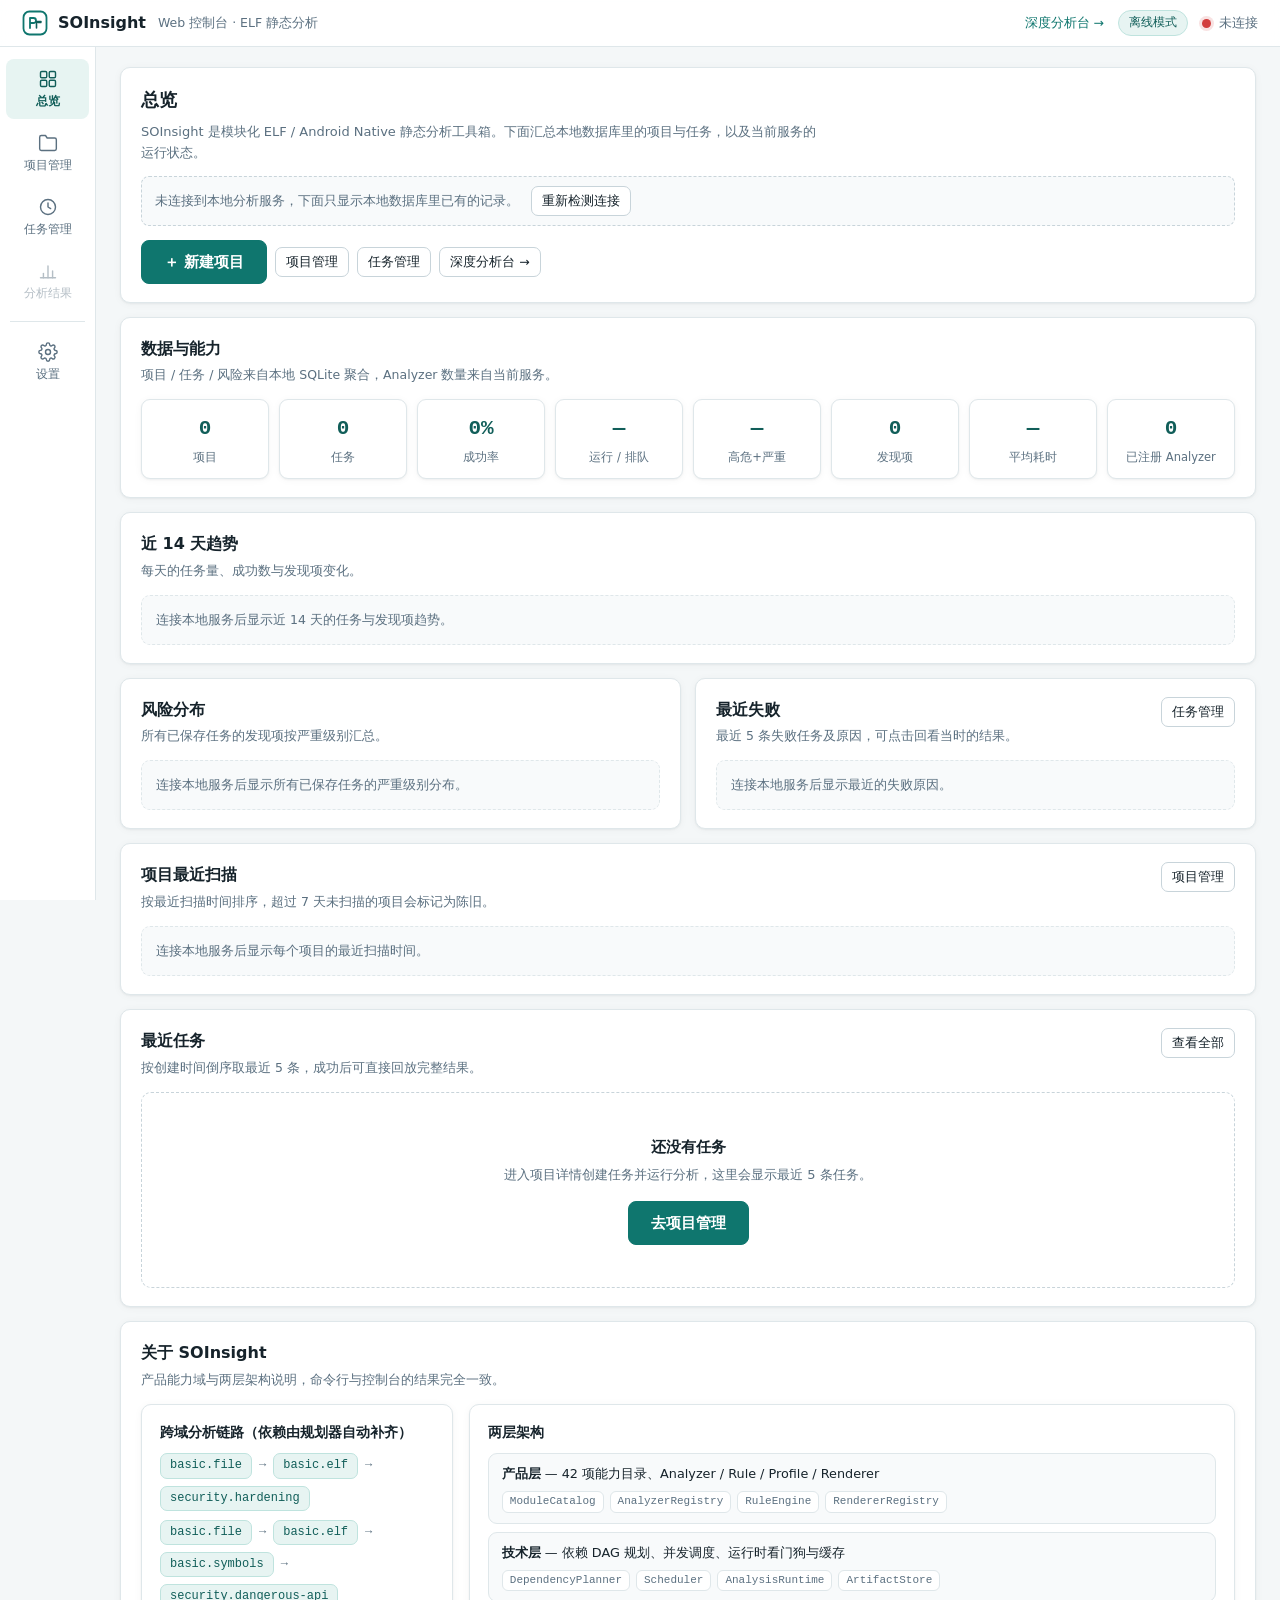
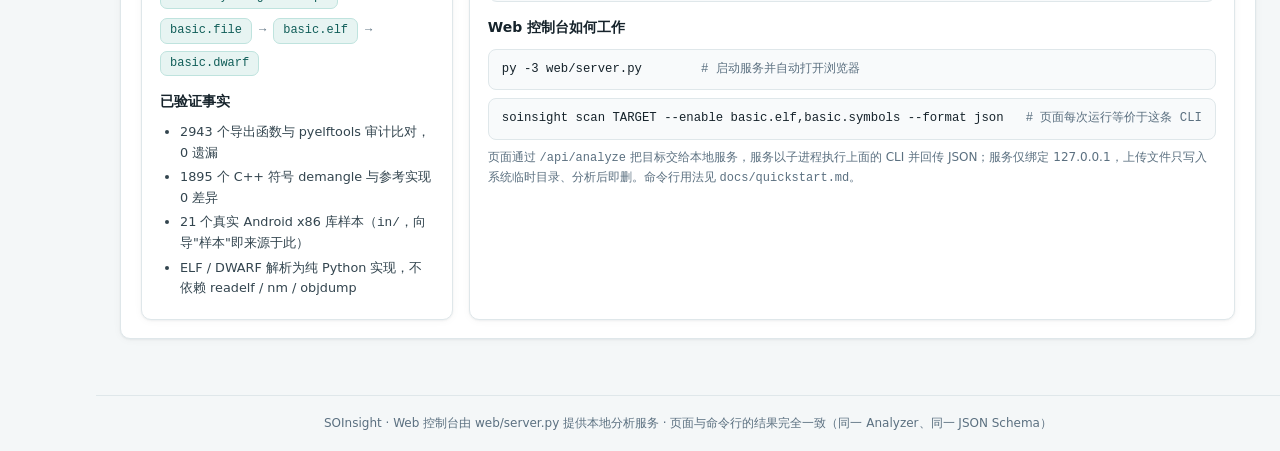
==== commit 4d42a47d: "前端：总览页数据可视化 + 项目详情页改版（方案 A） 总览页： - 接入 /api/overview，新增近 14 天趋势、风险分布、最近失败、项目最近扫描四个区块 - 指标卡扩展为 8 项（项目/" ====
--- a/src/soinsight/web/index.html
+++ b/src/soinsight/web/index.html
@@ -4,1115 +4,7 @@
 <meta charset="utf-8">
 <meta name="viewport" content="width=device-width, initial-scale=1">
 <title>SOInsight Web 控制台</title>
-<style>
-  :root {
-    --bg: #f4f7f8;
-    --surface: #ffffff;
-    --surface-2: #f8fafb;
-    --border: #dfe7ea;
-    --border-strong: #c8d4da;
-    --text: #16232b;
-    --muted: #5b7080;
-    --accent: #0f766e;
-    --accent-strong: #115e59;
-    --accent-soft: #e7f4f2;
-    --accent-border: #bfe3de;
-    --ok: #15803d; --ok-bg: #e9f7ee; --ok-border: #bfe4cd;
-    --warn: #92600a; --warn-bg: #fdf6e3; --warn-border: #eee0b8;
-    --fail: #b91c1c; --fail-bg: #fbeaea; --fail-border: #eecaca;
-    --info: #4a5b6a; --info-bg: #eef2f5; --info-border: #d8e0e6;
-    --sev-critical: #8b1a1a; --sev-critical-bg: #fbeaea; --sev-critical-border: #e6c3c3;
-    --sev-high: #b4440e; --sev-high-bg: #fdf0e7; --sev-high-border: #f0d4bd;
-    --sev-medium: #92600a; --sev-medium-bg: #fdf6e3; --sev-medium-border: #eee0b8;
-    --sev-low: #1e50a8; --sev-low-bg: #eaf1fb; --sev-low-border: #c9d9f0;
-    --sev-info: #4a5b6a; --sev-info-bg: #eef2f5; --sev-info-border: #d8e0e6;
-    --mono: ui-monospace, "Cascadia Code", Consolas, "Courier New", monospace;
-    --radius: 10px;
-    --shadow: 0 1px 2px rgba(22, 35, 43, .05), 0 1px 8px rgba(22, 35, 43, .04);
-    /* 控件底色与浮层遮罩：暗色模式只需覆盖这两个变量 */
-    --field-bg: #ffffff;
-    --overlay-bg: rgba(15, 23, 42, .45);
-    --topbar-bg: rgba(255, 255, 255, .92);
-    /* 顶栏实测高度：左侧固定导航要从顶栏下沿开始，否则中间会露一条缝 */
-    --topbar-h: 47px;
-  }
-  * { box-sizing: border-box; }
-  html { scroll-behavior: smooth; }
-  body {
-    margin: 0;
-    background: var(--bg);
-    color: var(--text);
-    font: 15px/1.6 system-ui, -apple-system, "Segoe UI", "PingFang SC", "Microsoft YaHei", sans-serif;
-  }
-  code, pre, .mono { font-family: var(--mono); }
-  a { color: var(--accent); }
-
-  /* ---------- top bar ---------- */
-  .topbar {
-    position: sticky; top: 0; z-index: 50;
-    display: flex; align-items: center; gap: 14px;
-    padding: 10px 22px;
-    background: var(--topbar-bg);
-    backdrop-filter: blur(8px);
-    border-bottom: 1px solid var(--border);
-  }
-  .brand { display: flex; align-items: center; gap: 10px; font-weight: 700; font-size: 16px; }
-  .brand svg { display: block; }
-  .brand .sub { font-weight: 400; font-size: 12.5px; color: var(--muted); margin-left: 2px; }
-  .badge {
-    display: inline-flex; align-items: center; gap: 6px;
-    font-size: 12px; padding: 2px 10px; border-radius: 999px;
-    background: var(--accent-soft); color: var(--accent-strong);
-    border: 1px solid var(--accent-border); white-space: nowrap;
-  }
-  .health { margin-left: auto; display: flex; align-items: center; gap: 8px; font-size: 12.5px; color: var(--muted); }
-  .dot { width: 9px; height: 9px; border-radius: 50%; background: #c3ccd2; flex: none; }
-  .dot.ok { background: #22a35b; box-shadow: 0 0 0 3px rgba(34,163,91,.15); }
-  .dot.bad { background: #d23c3c; box-shadow: 0 0 0 3px rgba(210,60,60,.15); }
-
-  /* ---------- app shell：左侧竖排导航 + 舞台 ---------- */
-  /* 骨架对齐 AndroidFileExplorer：导航是一列贴住页面最左边的白底竖条，
-     用 1px 竖线与内容区分开；内容区自己留白，不再把导航包在一张卡片里。
-     竖条固定在视口左侧，页面多长都不留空，滚动时始终可见。 */
-  .shell {
-    width: 100%; margin: 0; padding: 0 0 0 96px;
-  }
-  @media (min-width: 2200px) {
-    /* 超宽屏：内容区限宽居中，导航仍贴左 */
-    .stage > * { max-width: 2056px; margin-left: auto; margin-right: auto; }
-  }
-  .sidenav {
-    position: fixed; left: 0; top: var(--topbar-h); bottom: 0; z-index: 40;
-    width: 96px; overflow-y: auto;
-    display: flex; flex-direction: column; gap: 4px;
-    padding: 12px 6px;
-    background: var(--surface); border-right: 1px solid var(--border);
-  }
-  .nav-item {
-    position: relative;
-    display: flex; flex-direction: column; align-items: center; gap: 4px;
-    width: 100%; padding: 10px 4px; border: none; border-radius: 8px;
-    background: transparent; color: var(--muted);
-    font: inherit; font-size: 12px; text-align: center; cursor: pointer;
-    transition: background .12s, color .12s;
-  }
-  .nav-item:hover:not(:disabled) { background: var(--accent-soft); color: var(--accent-strong); }
-  .nav-item.active { background: var(--accent-soft); color: var(--accent-strong); font-weight: 650; }
-  .nav-item:disabled { opacity: .45; cursor: default; }
-  .nav-ico {
-    width: 20px; height: 20px; flex: none;
-    display: inline-flex; align-items: center; justify-content: center;
-  }
-  .nav-ico svg { width: 20px; height: 20px; display: block; }
-  .nav-text { min-width: 0; line-height: 16px; word-break: keep-all; }
-  .nav-badge {
-    position: absolute; top: 4px; right: 4px;
-    min-width: 16px; padding: 0 4px; border-radius: 999px;
-    background: var(--accent); color: #fff; font-size: 10px; font-weight: 700;
-    text-align: center; line-height: 16px;
-  }
-  .nav-sep { height: 1px; background: var(--border); margin: 6px 4px; }
-
-  /* 内容区自己留白：导航贴左，文字不顶到分隔线上 */
-  .stage { min-width: 0; padding: 20px 24px 56px; }
-  .view { display: none; }
-  .view.active { display: block; animation: view-in .16s ease; }
-  @keyframes view-in { from { opacity: 0; transform: translateY(4px); } to { opacity: 1; transform: none; } }
-  .topbar-spacer { flex: 1; }
-  .topbar-link { font-size: 12.5px; white-space: nowrap; text-decoration: none; }
-  .topbar-link:hover { text-decoration: underline; }
-
-  /* 窄屏：侧栏变成顶部横向条 */
-  @media (max-width: 860px) {
-    .shell { padding-left: 0; }
-    .sidenav {
-      position: static; width: auto; overflow: visible;
-      flex-direction: row; flex-wrap: wrap;
-      border-right: none; border-bottom: 1px solid var(--border);
-      padding: 8px 6px;
-    }
-    .nav-item { width: auto; flex: 1 1 auto; flex-direction: row; gap: 8px; padding: 9px 12px; }
-    .nav-text { flex: none; }
-    .nav-badge { position: static; margin-left: 2px; }
-    .nav-sep { display: none; }
-    .stage { padding: 16px 16px 48px; }
-    /* 窄屏收窄表格：描述列信息密度低，隐藏避免横向滚动 */
-    .p-table .c-desc { display: none; }
-    .search-input { width: 100%; }
-  }
-
-  /* ---------- offline banner ---------- */
-  #banner {
-    display: none;
-    background: var(--warn-bg); border: 1px solid var(--warn-border);
-    border-radius: var(--radius); padding: 14px 18px; margin-bottom: 18px;
-  }
-  #banner.show { display: block; }
-  #banner h3 { margin: 0 0 6px; font-size: 14.5px; color: var(--warn); }
-  #banner p { margin: 4px 0; font-size: 13.5px; }
-  #banner pre {
-    margin: 8px 0 0; padding: 10px 12px; background: var(--field-bg); border: 1px solid var(--warn-border);
-    border-radius: 8px; font-size: 12.5px; overflow-x: auto;
-  }
-  #banner .actions { margin-top: 10px; display: flex; gap: 8px; }
-
-  /* ---------- buttons ---------- */
-  button {
-    font: inherit; cursor: pointer; border-radius: 8px;
-    border: 1px solid var(--border-strong); background: var(--surface); color: var(--text);
-    padding: 7px 14px; transition: background .12s, border-color .12s;
-  }
-  button:hover:not(:disabled) { border-color: var(--accent); color: var(--accent-strong); }
-  button:disabled { opacity: .5; cursor: not-allowed; }
-  button.primary {
-    background: var(--accent); border-color: var(--accent); color: #fff; font-weight: 600;
-    padding: 9px 22px; font-size: 15px;
-  }
-  button.primary:hover:not(:disabled) { background: var(--accent-strong); color: #fff; }
-  button.primary.danger { background: #c0392b; border-color: #c0392b; }
-  button.primary.danger:hover:not(:disabled) { background: #a93226; }
-  button.small { padding: 4px 10px; font-size: 12.5px; border-radius: 7px; }
-  /* 外观与 button.small 一致的链接（用于真实跳转，保留 a 的语义） */
-  a.btn-link {
-    display: inline-block; padding: 4px 10px; font-size: 12.5px; border-radius: 7px;
-    border: 1px solid var(--border-strong); background: var(--surface); color: var(--text);
-    text-decoration: none; transition: background .12s, border-color .12s;
-  }
-  a.btn-link:hover { border-color: var(--accent); color: var(--accent-strong); }
-
-  /* ---------- panels ---------- */
-  .panel {
-    background: var(--surface); border: 1px solid var(--border);
-    border-radius: var(--radius); box-shadow: var(--shadow); padding: 18px 20px;
-  }
-  .panel h2 {
-    margin: 0 0 14px; font-size: 15.5px; display: flex; align-items: center; gap: 9px;
-  }
-  .step {
-    width: 22px; height: 22px; border-radius: 50%; flex: none;
-    background: var(--accent); color: #fff; font-size: 12.5px; font-weight: 700;
-    display: inline-flex; align-items: center; justify-content: center;
-  }
-  .grid-2 { display: grid; grid-template-columns: 1fr 1fr; gap: 16px; }
-  @media (max-width: 900px) { .grid-2 { grid-template-columns: 1fr; } }
-
-  /* ---------- dropzone ---------- */
-  #dropzone {
-    border: 2px dashed var(--border-strong); border-radius: var(--radius);
-    padding: 26px 16px; text-align: center; color: var(--muted);
-    cursor: pointer; transition: border-color .15s, background .15s;
-    font-size: 13.5px;
-  }
-  #dropzone:hover, #dropzone.drag { border-color: var(--accent); background: var(--accent-soft); color: var(--accent-strong); }
-  #dropzone .big { font-size: 15px; font-weight: 600; display: block; margin-bottom: 4px; }
-  .or { display: flex; align-items: center; gap: 10px; color: var(--muted); font-size: 12px; margin: 14px 0; }
-  .or::before, .or::after { content: ""; flex: 1; border-top: 1px solid var(--border); }
-  .row { display: flex; gap: 8px; margin-top: 8px; }
-  .row > select, .row > input {
-    flex: 1; min-width: 0; font: inherit; font-size: 13.5px; padding: 7px 10px;
-    border: 1px solid var(--border-strong); border-radius: 8px; background: var(--field-bg); color: var(--text);
-  }
-  .row > input:focus, .row > select:focus { outline: 2px solid var(--accent-border); border-color: var(--accent); }
-  #target-chip {
-    margin-top: 12px; padding: 10px 14px; border-radius: 8px;
-    background: var(--accent-soft); border: 1px solid var(--accent-border);
-    font-size: 13.5px; align-items: center; gap: 10px; flex-wrap: wrap;
-  }
-  #target-chip[hidden] { display: none; }
-  #target-chip:not([hidden]) { display: flex; }
-  #target-chip .name { font-weight: 600; font-family: var(--mono); font-size: 13px; word-break: break-all; }
-  #target-chip .meta { color: var(--muted); font-size: 12.5px; }
-  #target-chip .clear { margin-left: auto; }
-
-  /* ---------- capability cards ---------- */
-  .cap-card {
-    position: relative;
-    border: 1px solid var(--border); border-radius: 9px; padding: 9px 34px 9px 12px;
-    cursor: pointer; background: var(--surface-2); transition: border-color .12s, background .12s, opacity .12s;
-  }
-  .cap-card:hover { border-color: var(--accent-border); }
-  .cap-card.selected { border-color: var(--accent); background: var(--accent-soft); box-shadow: inset 0 0 0 1px var(--accent); }
-  .cap-card.dim { opacity: .45; }
-  .cap-card .check {
-    position: absolute; top: 10px; right: 10px; width: 16px; height: 16px; border-radius: 4px;
-    border: 1.5px solid var(--border-strong); background: var(--field-bg); color: transparent;
-    display: inline-flex; align-items: center; justify-content: center;
-    font-size: 11px; font-weight: 700; line-height: 1;
-  }
-  .cap-card.selected .check { border-color: var(--accent); background: var(--accent); color: #fff; }
-  /* 主行 = 英文能力 id（等宽，便于和服务端 JSON / CLI 对照） */
-  .cap-card .t { font-size: 12.5px; display: flex; align-items: center; gap: 7px; }
-  .cap-card .t .cmd { font-family: var(--mono); font-size: 12px; color: var(--text); font-weight: 600; }
-  .cap-card.selected .t .cmd { color: var(--accent-strong); }
-  /* 副行 = 中文名 + 简短说明 */
-  .cap-card .d { font-size: 11.8px; color: var(--muted); margin-top: 2px; line-height: 1.45; }
-  .cap-card .d b { color: var(--text); font-weight: 600; }
-  .cap-card.scan .t { color: var(--accent-strong); }
-  .cap-actions { margin-left: auto; display: flex; gap: 6px; }
-  .hint { font-size: 12px; color: var(--muted); margin-top: 10px; }
-
-  /* ---------- 预置分析脚本（分析能力面板顶部） ---------- */
-  .preset-bar {
-    border: 1px solid var(--border); border-radius: 9px; background: var(--surface-2);
-    padding: 10px 12px 4px; margin-bottom: 12px;
-  }
-  .preset-bar .form-label { font-size: 12px; margin-bottom: 4px; }
-  .preset-bar select { flex: 1; min-width: 0; }
-  .preset-bar .hint { margin: 6px 0 8px; }
-
-  /* ---------- capability groups ---------- */
-  .cap-group { border: 1px solid var(--border); border-radius: 9px; margin-bottom: 8px; overflow: hidden; }
-  .cap-group > summary {
-    display: flex; align-items: center; gap: 9px; padding: 9px 12px;
-    background: var(--surface-2); cursor: pointer; user-select: none;
-    font-size: 13.5px; font-weight: 600; list-style: none;
-  }
-  .cap-group > summary::-webkit-details-marker { display: none; }
-  .cap-group > summary::before {
-    content: "▸"; color: var(--muted); font-size: 11px; flex: none;
-    transition: transform .15s;
-  }
-  .cap-group[open] > summary::before { transform: rotate(90deg); }
-  .cap-group > summary:hover { background: var(--accent-soft); }
-  .cap-group .g-name { flex: 1; min-width: 0; }
-  .cap-group .g-count { font-size: 12px; color: var(--muted); font-weight: 400; font-family: var(--mono); }
-  .cap-group .g-all {
-    flex: none; padding: 2px 8px; font-size: 11.5px; border-radius: 6px;
-    border: 1px solid var(--border-strong); background: var(--field-bg); color: var(--muted); cursor: pointer;
-  }
-  .cap-group .g-all:hover { border-color: var(--accent); color: var(--accent-strong); }
-  .cap-group .g-body {
-    display: grid; grid-template-columns: 1fr 1fr; gap: 8px; padding: 10px 12px 12px;
-  }
-  @media (max-width: 620px) { .cap-group .g-body { grid-template-columns: 1fr; } }
-
-  /* ---------- result groups（结果页按大类折叠） ---------- */
-  .result-group { border-bottom: 1px solid var(--border); padding-bottom: 2px; margin-bottom: 2px; }
-  .result-group > summary {
-    display: flex; align-items: center; gap: 7px; padding: 6px 8px;
-    cursor: pointer; user-select: none; list-style: none;
-    font-size: 12px; font-weight: 650; color: var(--muted); border-radius: 6px;
-  }
-  .result-group > summary::-webkit-details-marker { display: none; }
-  .result-group > summary::before {
-    content: "\25B8"; color: var(--muted); font-size: 10px; flex: none;
-    transition: transform .15s;
-  }
-  .result-group[open] > summary::before { transform: rotate(90deg); }
-  .result-group .rgg-check { display: inline-flex; align-items: center; }
-  .result-group .rgg-check input {
-    width: 13px; height: 13px; margin: 0; accent-color: var(--accent); cursor: pointer;
-  }
-  .result-group .rgg-name { flex: 1; min-width: 0; overflow: hidden; text-overflow: ellipsis; white-space: nowrap; }
-  .result-group .rgg-count { font-family: var(--mono); font-size: 11px; color: var(--muted); }
-  .result-group-body { padding: 2px 0 6px; }
-  .result-group-body .tab { padding-left: 14px; }
-  .result-cap {
-    display: flex; align-items: center; gap: 5px; padding: 2px 4px; border-radius: 6px;
-  }
-  .result-cap:hover { background: var(--surface-2); }
-  .result-cap .rcc-check {
-    width: 13px; height: 13px; margin: 0; flex: none;
-    accent-color: var(--accent); cursor: pointer;
-  }
-  .result-cap .tab { flex: 1; padding-left: 8px; }
-
-  /* ---------- more sources (折叠的样本/路径) ---------- */
-  .more-src { margin-top: 12px; }
-  .more-src > summary {
-    font-size: 12.5px; color: var(--muted); cursor: pointer; user-select: none;
-    padding: 4px 0; list-style: none;
-  }
-  .more-src > summary::-webkit-details-marker { display: none; }
-  .more-src > summary::before { content: "▸ "; font-size: 10px; }
-  .more-src[open] > summary::before { content: "▾ "; }
-  .more-src > summary:hover { color: var(--accent-strong); }
-  .more-src .or { margin: 10px 0 8px; }
-
-  /* ---------- progress card ---------- */
-  #progress-card {
-    background: var(--surface); border: 1px solid var(--accent-border);
-    border-radius: var(--radius); box-shadow: var(--shadow);
-    padding: 14px 18px; margin-bottom: 14px;
-  }
-  #progress-card .pc-head { display: flex; align-items: center; gap: 10px; }
-  #progress-card .pc-title { font-weight: 650; font-size: 14px; flex: 1; min-width: 0; }
-  #progress-card .pc-target {
-    font-family: var(--mono); font-size: 12.5px; color: var(--muted);
-    margin-top: 6px; word-break: break-all;
-  }
-  #progress-card .pc-meta {
-    display: flex; gap: 14px; flex-wrap: wrap; margin-top: 6px;
-    font-size: 12.5px; color: var(--muted); font-family: var(--mono);
-  }
-
-  /* ---------- history ---------- */
-  .history-item {
-    display: flex; align-items: center; gap: 12px; flex-wrap: wrap;
-    padding: 11px 13px; border: 1px solid var(--border); border-radius: 9px;
-    margin-bottom: 8px; background: var(--surface-2);
-  }
-  .history-item:hover { border-color: var(--accent-border); }
-  .history-item .h-main { flex: 1; min-width: 0; }
-  .history-item .h-name { font-family: var(--mono); font-size: 13px; font-weight: 600; word-break: break-all; }
-  .history-item .h-meta { font-size: 12px; color: var(--muted); margin-top: 3px; }
-  .history-item .h-acts { display: flex; gap: 6px; flex: none; }
-
-  .chip.sev-critical { background: var(--sev-critical-bg); color: var(--sev-critical); border-color: var(--sev-critical-border); }
-  .chip.sev-high { background: var(--sev-high-bg); color: var(--sev-high); border-color: var(--sev-high-border); }
-  .chip.sev-medium { background: var(--sev-medium-bg); color: var(--sev-medium); border-color: var(--sev-medium-border); }
-  .chip.sev-low { background: var(--sev-low-bg); color: var(--sev-low); border-color: var(--sev-low-border); }
-
-  /* ---------- config layout：左配置 + 右运行栏 ---------- */
-  .config-layout {
-    display: grid; grid-template-columns: minmax(0, 1fr) 236px;
-    gap: 16px; align-items: start;
-  }
-  .config-main { min-width: 0; display: flex; flex-direction: column; gap: 16px; }
-  .run-rail {
-    position: sticky; top: 66px;
-    display: flex; flex-direction: column; gap: 10px;
-  }
-  @media (max-width: 980px) {
-    /* 窄屏：运行栏回到配置区下方，避免右侧过窄 */
-    .config-layout { grid-template-columns: 1fr; }
-    .run-rail { position: static; }
-  }
-
-  /* ---------- run bar ---------- */
-  .run-bar {
-    display: flex; flex-direction: column; align-items: stretch; gap: 9px;
-    padding: 14px;
-    background: var(--surface); border: 1px solid var(--border); border-radius: var(--radius);
-    box-shadow: var(--shadow);
-  }
-  .run-bar .primary { width: 100%; justify-content: center; margin-top: 0; }
-  #run-status { font-size: 12.5px; color: var(--muted); line-height: 1.5; }
-  #elapsed { font-family: var(--mono); font-size: 12.5px; color: var(--muted); }
-  .spinner {
-    width: 15px; height: 15px; border: 2px solid var(--accent-border);
-    border-top-color: var(--accent); border-radius: 50%;
-    animation: spin .7s linear infinite; display: none; flex: none;
-    vertical-align: -3px; margin-right: 7px;
-  }
-  .spinner.on { display: inline-block; }
-  @keyframes spin { to { transform: rotate(360deg); } }
-
-  /* ---------- toast（全局轻提示） ---------- */
-  /* 错误与成功提示统一走右下角 toast：原先写在项目管理面板里的 error-box
-     在其他视图（详情 / 历史 / 结果）里根本看不见。 */
-  #toast-box {
-    position: fixed; right: 18px; bottom: 18px; z-index: 1200;
-    display: flex; flex-direction: column; gap: 8px; max-width: min(420px, 86vw);
-    pointer-events: none;
-  }
-  .toast {
-    pointer-events: auto; padding: 10px 14px; border-radius: 9px; font-size: 13px;
-    border: 1px solid var(--border); background: var(--surface); color: var(--text);
-    box-shadow: 0 8px 26px rgba(22, 35, 43, .16); word-break: break-all; white-space: pre-wrap;
-    animation: toast-in .18s ease-out;
-  }
-  .toast.error { border-color: var(--fail-border); background: var(--fail-bg); color: var(--fail); }
-  .toast.success { border-color: var(--ok-border); background: var(--ok-bg); color: var(--ok); }
-  .toast.notice { border-color: var(--info-border); background: var(--info-bg); color: var(--info); }
-  .toast.out { opacity: 0; transition: opacity .25s; }
-  @keyframes toast-in { from { transform: translateY(6px); opacity: 0; } to { transform: none; opacity: 1; } }
-
-  /* ---------- 空态引导块 ---------- */
-  .empty-block {
-    border: 1px dashed var(--border-strong); border-radius: var(--radius);
-    background: var(--surface); padding: 42px 20px; text-align: center; color: var(--muted);
-  }
-  .empty-block .eb-title { font-size: 15px; font-weight: 650; color: var(--text); }
-  .empty-block .eb-hint { margin-top: 6px; font-size: 13px; }
-  .empty-block .eb-actions { margin-top: 16px; }
-
-  /* 列表头搜索框 */
-  .search-input {
-    width: 220px; font: inherit; font-size: 13px; padding: 7px 12px;
-    border: 1px solid var(--border-strong); border-radius: 8px;
-    background: var(--field-bg); color: var(--text);
-  }
-  .search-input:focus { outline: 2px solid var(--accent-border); border-color: var(--accent); }
-
-  #cancel-btn { color: var(--fail); border-color: var(--fail-border); background: var(--fail-bg); }
-  #cancel-btn:hover:not(:disabled) { border-color: var(--fail); }
-  #cancel-btn:disabled { opacity: .5; cursor: default; }
-
-  /* ---------- results ---------- */
-  #empty-state {
-    background: var(--surface); border: 1px dashed var(--border-strong); border-radius: var(--radius);
-    padding: 42px 20px; text-align: center; color: var(--muted); font-size: 13.5px;
-  }
-  /* hidden 必须能压过上面的 display：作者样式里的 display 会覆盖 UA 的
-     [hidden] { display: none }，没有结果时 result-body 会继续占位，
-     空的 tab 侧栏就和 empty-state 同时出现在页面上。 */
-  #empty-state[hidden] { display: none; }
-  #result-body[hidden] { display: none; }
-  .result-layout[hidden] { display: none; }
-  #batch-body[hidden] { display: none; }
-  .es-title { font-weight: 650; font-size: 14px; color: var(--text); margin-bottom: 5px; }
-  .es-hint { font-size: 12.8px; line-height: 1.65; }
-  .es-back { margin-top: 14px; }
-  /* 失败 / 取消时复用同一块区域，换个边框色即可，不必再引入第二套空态 */
-  #empty-state.es-error { border-style: solid; border-color: var(--fail-border); background: var(--fail-bg); }
-  #empty-state.es-error .es-title { color: var(--fail); }
-  #empty-state.es-notice { border-style: solid; border-color: var(--info-border); background: var(--info-bg); }
-  #empty-state.es-notice .es-title { color: var(--info); }
-
-  /* ---------- result tabs（竖排侧栏） ---------- */
-  #result-body { display: flex; flex-direction: column; }
-  .result-layout { display: flex; align-items: flex-start; gap: 0; }
-  .tabs-wrap {
-    position: sticky; top: 12px;
-    flex: none; width: 232px;
-    /* 31 个 tab 铺开会远超视口：限高后由 .tabs 内部滚动，
-       否则侧栏会被面板撑高、tab 随页面一起滚走。 */
-    max-height: calc(100vh - 24px);
-    display: flex; flex-direction: column; align-items: stretch;
-    background: var(--surface); border: 1px solid var(--border);
-    border-radius: var(--radius) 0 0 var(--radius); border-right: none;
-  }
-  .tabs {
-    flex: 1; min-height: 0;
-    display: flex; flex-direction: column; gap: 2px;
-    overflow-y: auto; overflow-x: hidden; padding: 6px;
-    scrollbar-width: thin;
-  }
-  .tab {
-    border: none !important; background: transparent; color: var(--muted);
-    font-size: 13px; padding: 9px 11px; border-radius: 8px;
-    border-left: 2px solid transparent !important;
-    display: flex; align-items: center; gap: 7px; white-space: nowrap;
-    text-align: left; width: 100%; min-width: 0;
-  }
-  .tab:hover:not(:disabled) { background: var(--surface-2); color: var(--text); }
-  .tab.active {
-    background: var(--accent-soft); color: var(--accent-strong); font-weight: 650;
-    border-left-color: var(--accent) !important;
-  }
-  .tab .id { font-family: var(--mono); font-size: 12px; opacity: .75; }
-  /* 竖排侧栏宽度有限：id 收起（title 悬浮仍可见），中文名过长时省略 */
-  .tab .label { min-width: 0; overflow: hidden; text-overflow: ellipsis; }
-  .tab .id { display: none; }
-  /* 单分析耗时跟在 tab 右侧：右侧面板因此只放分析结果本身 */
-  .tab .dur {
-    flex: none; margin-left: auto; padding-left: 4px;
-    font-family: var(--mono); font-size: 11px; color: var(--muted);
-    font-variant-numeric: tabular-nums;
-  }
-  .tab.active .dur { color: var(--accent-strong); }
-  .tab .st { width: 7px; height: 7px; border-radius: 50%; flex: none; background: #c3ccd2; }
-  .tab .st.ok { background: #22a35b; }
-  .tab .st.warn { background: #d98b0a; }
-  .tab .st.fail { background: #d23c3c; }
-  .tab .st.info { background: #7b8b98; }
-  .tab-panels {
-    flex: 1; min-width: 0;
-    background: var(--surface); border: 1px solid var(--border);
-    border-radius: 0 var(--radius) var(--radius) 0; box-shadow: var(--shadow);
-    padding: 16px;
-  }
-  .tab-panel { display: none; }
-  .tab-panel.active { display: block; }
-  /* 窄屏：竖排侧栏会让内容区过窄，退回水平 tab 条 */
-  @media (max-width: 860px) {
-    .result-layout { display: block; }
-    .tabs-wrap {
-      position: static; max-height: none;
-      width: auto; flex-direction: row; align-items: stretch;
-      border-radius: var(--radius) var(--radius) 0 0; border-right: 1px solid var(--border);
-      border-bottom: none;
-    }
-    .tabs {
-      flex-direction: row; overflow-x: auto; overflow-y: hidden;
-      border-bottom: 1px solid var(--border);
-    }
-    .tab {
-      flex: none; width: auto; border-radius: 8px 8px 0 0; text-align: center;
-      border-left: none !important; border-bottom: 2px solid transparent !important;
-      margin-bottom: -1px;
-    }
-    /* 水平条下耗时独占一行会显空：跟在标签后面即可 */
-    .tab .dur { margin-left: 6px; }
-    .tab .id { display: inline; }
-    .tab.active { border-left: none !important; border-bottom-color: var(--accent) !important; }
-    .tab-panels { border-radius: 0 0 var(--radius) var(--radius); }
-    /* 窄屏结果分组：每个大类变成一条横向分段，组内小类横向滚动 */
-    .result-group { flex: none; border: none; margin: 0 4px 0 0; padding: 0; }
-    .result-group-body { display: flex; flex-direction: row; gap: 2px; overflow-x: auto; }
-    .result-group-body .result-cap { flex: none; }
-    .result-group-body .result-cap .tab { padding-left: 11px; }
-  }
-  .panel-head { display: flex; align-items: center; gap: 9px; flex-wrap: wrap; margin-bottom: 12px; }
-  .panel-head b { font-size: 13.8px; }
-  .panel-head .cap-id { font-family: var(--mono); font-size: 12px; color: var(--muted); }
-  .panel-head .v { font-size: 12px; color: var(--muted); font-family: var(--mono); }
-  /* 面板顶部的一句话说明：这个分析做什么、能拿到什么 */
-  .panel-desc {
-    margin: -4px 0 14px; font-size: 12.8px; line-height: 1.7;
-    color: var(--muted); max-width: 92ch;
-  }
-  .raw-actions { display: flex; gap: 8px; margin-bottom: 10px; }
-  .result-meta {
-    display: flex; align-items: center; gap: 8px; flex-wrap: wrap;
-    background: var(--surface); border: 1px solid var(--border); border-radius: var(--radius);
-    padding: 10px 14px; margin-bottom: 14px; font-size: 12.5px; color: var(--muted);
-    box-shadow: var(--shadow);
-  }
-  .result-meta .cmd {
-    font-family: var(--mono); font-size: 12px; color: var(--text);
-    background: var(--surface-2); border: 1px solid var(--border);
-    padding: 3px 8px; border-radius: 6px;
-    /* 等价命令长命令可达数百字符：允许换行，只在逗号处断，避免撑破卡片 */
-    white-space: pre-wrap; word-break: break-all; max-width: 100%; flex: 1 1 420px; min-width: 0;
-  }
-  .result-meta .meta-line {
-    display: flex; align-items: baseline; gap: 8px; flex-wrap: wrap; width: 100%;
-  }
-  .result-meta .meta-label { flex: none; color: var(--muted); }
-  .result-meta .sha-line {
-    width: 100%; display: flex; align-items: baseline; gap: 8px; flex-wrap: wrap;
-    padding-top: 8px; margin-top: 2px; border-top: 1px dashed var(--border);
-  }
-  .result-meta .sha-line code {
-    font-family: var(--mono); font-size: 12px; color: var(--text);
-    word-break: break-all; flex: 1 1 320px; min-width: 0;
-  }
-  .chip {
-    display: inline-flex; align-items: center; gap: 5px; font-size: 12px; font-weight: 600;
-    padding: 2px 9px; border-radius: 999px; border: 1px solid; white-space: nowrap;
-  }
-  .chip.ok { color: var(--ok); background: var(--ok-bg); border-color: var(--ok-border); }
-  .chip.warn { color: var(--warn); background: var(--warn-bg); border-color: var(--warn-border); }
-  .chip.fail { color: var(--fail); background: var(--fail-bg); border-color: var(--fail-border); }
-  .chip.info { color: var(--info); background: var(--info-bg); border-color: var(--info-border); }
-  .chip.mono { font-family: var(--mono); font-weight: 500; }
-
-  .analyzer-card {
-    background: var(--surface); border: 1px solid var(--border); border-radius: var(--radius);
-    box-shadow: var(--shadow); margin-bottom: 14px; overflow: hidden;
-  }
-  .analyzer-card > header {
-    display: flex; align-items: center; gap: 10px; flex-wrap: wrap;
-    padding: 11px 16px; background: var(--surface-2); border-bottom: 1px solid var(--border);
-  }
-  .analyzer-card > header .id { font-family: var(--mono); font-weight: 700; font-size: 13.5px; }
-  .analyzer-card > header .v { font-size: 11.5px; color: var(--muted); }
-  .analyzer-card > header .dur { margin-left: auto; font-size: 12px; color: var(--muted); font-family: var(--mono); }
-  .analyzer-card .body { padding: 14px 16px; }
-  .text-block { margin-top: 12px; border: 1px solid var(--border); border-radius: 9px; background: var(--surface-2); }
-  .text-block > summary {
-    cursor: pointer; padding: 8px 12px; font-size: 12px; font-weight: 700; color: var(--muted);
-    letter-spacing: .03em; user-select: none;
-    display: flex; align-items: center; gap: 7px;
-  }
-  .text-block > summary::before { content: "▾"; font-size: 9px; }
-  .text-block:not([open]) > summary::before { content: "▸"; }
-  .text-block > summary:hover { color: var(--accent-strong); }
-  .text-block > summary .len { font-weight: 400; color: var(--muted); font-family: var(--mono); font-size: 11px; }
-  .text-pre {
-    margin: 0; padding: 10px 12px; border-top: 1px solid var(--border);
-    font-family: var(--mono); font-size: 12px; line-height: 1.55; white-space: pre-wrap;
-    word-break: break-word; max-height: 480px; overflow: auto; color: var(--fg);
-  }
-
-  /* 单列布局：字段名固定宽度在左，值占满剩余宽度，长值也能整行读完 */
-  .kv { display: grid; grid-template-columns: 1fr; gap: 0; border: 1px solid var(--border); border-radius: 9px; overflow: hidden; }
-  .kv > div {
-    display: grid; grid-template-columns: minmax(96px, 168px) minmax(0, 1fr);
-    gap: 14px; align-items: baseline; padding: 7px 12px;
-    border-bottom: 1px solid var(--border); background: var(--surface);
-  }
-  .kv > div:last-child { border-bottom: none; }
-  .kv > div:nth-child(even) { background: var(--surface-2); }
-  .kv .k { font-size: 12.5px; color: var(--muted); }
-  .kv .v { font-size: 13.5px; font-weight: 600; word-break: break-all; }
-  .kv .v.mono { font-family: var(--mono); font-weight: 500; font-size: 12.5px; }
-  .kv .v.small { font-size: 12px; font-weight: 500; }
-  /* 可解析成 JSON 的值给缩进格式：比单行 JSON.stringify 易读得多 */
-  .kv .v .v-json {
-    margin: 0; padding: 5px 10px; max-width: 100%;
-    background: var(--surface-2); border: 1px solid var(--border); border-radius: 7px;
-    font-family: var(--mono); font-size: 11.5px; line-height: 1.5; font-weight: 400;
-    white-space: pre; overflow-x: auto; color: var(--text);
-  }
-  /* 超过 KV_MAX_ROWS 行：只露出前 10 行，其余在块内滚动，表格高度保持稳定。
-     box-sizing 是 border-box，max-height 含 padding 与 border；Chrome 的
-     clientHeight 还会再扣掉滚动条宽度，所以按"内容 10 行 + padding + border +
-     滚动条"取 196px，实测可见行数正好是 10。 */
-  .kv .v .v-json.is-clipped { max-height: 196px; overflow-y: auto; }
-  .kv .v .v-json.is-clipped::-webkit-scrollbar { width: 8px; height: 8px; }
-  .kv .v .v-json.is-clipped::-webkit-scrollbar-thumb {
-    background: var(--border-strong); border-radius: 4px;
-  }
-  .kv .v .v-json.is-clipped::-webkit-scrollbar-track { background: transparent; }
-  /* 超长值的摘要 + 折叠全文：避免单行几十万字符把页面撑到不可用 */
-  .kv .v .v-foldsum { font-weight: 400; color: var(--muted); }
-  .kv .v .v-foldmeta { font-family: var(--mono); font-size: 11px; color: var(--accent-strong); white-space: nowrap; }
-  .v-fold { margin-top: 5px; }
-  .v-fold > summary {
-    font-size: 11.5px; color: var(--accent); cursor: pointer; user-select: none;
-    display: inline-block; padding: 1px 0; list-style: none;
-  }
-  .v-fold > summary::-webkit-details-marker { display: none; }
-  .v-fold > summary::before { content: "▸ "; font-size: 9px; }
-  .v-fold[open] > summary::before { content: "▾ "; }
-  .v-fold > summary:hover { text-decoration: underline; }
-  .v-foldpre {
-    margin: 6px 0 0; padding: 9px 11px; max-height: 420px; overflow: auto;
-    background: var(--surface-2); border: 1px solid var(--border); border-radius: 8px;
-    font-family: var(--mono); font-size: 11.5px; line-height: 1.5;
-    white-space: pre-wrap; word-break: break-all;
-  }
-
-  .fact-row { display: flex; gap: 8px; flex-wrap: wrap; margin-top: 12px; }
-
-  .counts { display: flex; gap: 8px; flex-wrap: wrap; margin-bottom: 12px; }
-  .count-box {
-    border: 1px solid var(--border); border-radius: 9px; padding: 8px 14px;
-    background: var(--surface-2); min-width: 86px;
-  }
-  .count-box .n { font-size: 19px; font-weight: 700; font-family: var(--mono); }
-  .count-box .l { font-size: 11.5px; color: var(--muted); }
-
-  .table-wrap { overflow-x: auto; border: 1px solid var(--border); border-radius: 9px; }
-  table.data { border-collapse: collapse; width: 100%; font-size: 12.8px; }
-  table.data th {
-    text-align: left; padding: 7px 10px; background: var(--surface-2);
-    border-bottom: 1px solid var(--border); font-size: 12px; color: var(--muted); white-space: nowrap;
-  }
-  table.data td { padding: 6px 10px; border-bottom: 1px solid var(--border); vertical-align: top; }
-  table.data tr:last-child td { border-bottom: none; }
-  table.data tbody tr:hover td { background: var(--accent-soft); }
-  table.data td.mono { font-family: var(--mono); font-size: 12px; white-space: nowrap; }
-  table.data td.wrap { word-break: break-all; }
-  .sym-name { font-family: var(--mono); font-size: 12px; word-break: break-all; }
-  .lang {
-    display: inline-block; font-size: 10.5px; font-weight: 700; padding: 1px 7px;
-    border-radius: 999px; border: 1px solid var(--border-strong); color: var(--muted);
-    background: var(--surface-2); text-transform: uppercase; letter-spacing: .03em;
-  }
-  .lang.c { color: #1e50a8; border-color: #c9d9f0; background: #eaf1fb; }
-  .lang.cpp { color: #7c2d91; border-color: #dfc6ea; background: #f5eaf9; }
-  .lang.jni { color: #0f766e; border-color: var(--accent-border); background: var(--accent-soft); }
-  .sym-tools { display: flex; gap: 8px; margin-bottom: 10px; flex-wrap: wrap; align-items: center; }
-  .sym-tools input, .sym-tools select {
-    font: inherit; font-size: 13px; padding: 6px 10px; border: 1px solid var(--border-strong);
-    border-radius: 8px; background: var(--field-bg); color: var(--text);
-  }
-  .sym-tools input { flex: 1; min-width: 180px; }
-  .sym-tools .count { font-size: 12px; color: var(--muted); margin-left: auto; }
-
-  /* ---------- 项目 / 任务列表 ---------- */
-  /* 列表头：左侧标题与说明，右侧放主操作按钮 */
-  .list-head {
-    display: flex; align-items: flex-start; gap: 16px; flex-wrap: wrap;
-    margin-bottom: 14px;
-  }
-  .list-head .lh-main { flex: 1; min-width: 260px; }
-  .list-head h2 { margin: 0 0 4px; font-size: 16px; }
-  .list-head .lh-sub { font-size: 12.5px; color: var(--muted); }
-  .list-head .lh-actions { display: flex; gap: 8px; flex: none; align-items: center; }
-
-  /* 名称可点击进详情 */
-  .name-link {
-    font: inherit; font-size: 13px; font-weight: 600; color: var(--accent-strong);
-    background: none; border: none; padding: 0; cursor: pointer; text-align: left;
-  }
-  .name-link:hover { text-decoration: underline; }
-  .cell-sub { font-size: 11.5px; color: var(--muted); margin-top: 2px; word-break: break-all; }
-  .row-actions { display: flex; gap: 6px; align-items: center; justify-content: flex-end; }
-
-  /* 图标按钮（编辑铅笔等）：无边框，hover 淡背景 */
-  .icon-btn {
-    width: 26px; height: 26px; padding: 0; border: none; border-radius: 7px;
-    background: none; color: var(--muted); cursor: pointer;
-    display: inline-flex; align-items: center; justify-content: center;
-  }
-  .icon-btn:hover { background: var(--surface-2); color: var(--accent-strong); }
-  .icon-btn svg { display: block; }
-
-  /* 三个点菜单（竖排、无边框）：点开后是下拉操作项 */
-  .menu-wrap { position: relative; flex: none; }
-  .menu-dots {
-    width: 26px; height: 26px; border: none; border-radius: 7px;
-    background: none; color: var(--muted); cursor: pointer; font-size: 17px;
-    line-height: 1; display: inline-flex; align-items: center; justify-content: center;
-    letter-spacing: 0;
-  }
-  .menu-dots:hover { background: var(--surface-2); color: var(--text); }
-  .menu-pop {
-    position: absolute; right: 0; top: calc(100% + 4px); z-index: 60; min-width: 132px;
-    background: var(--surface); border: 1px solid var(--border); border-radius: 9px;
-    box-shadow: 0 6px 22px rgba(22, 35, 43, .14); padding: 4px; display: none;
-  }
-  .menu-pop.open { display: block; }
-  /* 表格容器为了横向滚动设了 overflow，会连带裁剪纵向绝对定位：
-     下方空间不够时改为向上弹，保证最后一行也能点到菜单项 */
-  .menu-pop.up { top: auto; bottom: calc(100% + 4px); }
-  .menu-pop button {
-    display: block; width: 100%; text-align: left; padding: 7px 10px; border: none;
-    border-radius: 6px; background: none; color: var(--text); font: inherit; font-size: 12.5px;
-    cursor: pointer;
-  }
-  .menu-pop button:hover { background: var(--surface-2); }
-  .menu-pop button.danger { color: #c0392b; }
-  .menu-pop button.danger:hover { background: #fdecea; }
-
-  /* 分页 */
-  .pager {
-    display: flex; align-items: center; gap: 10px; flex-wrap: wrap;
-    margin-top: 12px; font-size: 12.5px; color: var(--muted);
-  }
-  .pager .pg-info { margin-right: auto; }
-  .pager .pg-pages { display: flex; gap: 4px; align-items: center; }
-  .pager button {
-    min-width: 28px; height: 28px; padding: 0 8px; border: 1px solid var(--border-strong);
-    border-radius: 7px; background: var(--surface); color: var(--text);
-    font: inherit; font-size: 12.5px; cursor: pointer;
-  }
-  .pager button:hover:not(:disabled) { border-color: var(--accent); color: var(--accent-strong); }
-  .pager button:disabled { opacity: .45; cursor: default; }
-  .pager button.current { background: var(--accent); border-color: var(--accent); color: #fff; }
-  .pager .pg-gap { padding: 0 2px; color: var(--muted); }
-  .pager select {
-    font: inherit; font-size: 12.5px; padding: 4px 8px; border: 1px solid var(--border-strong);
-    border-radius: 7px; background: var(--field-bg); color: var(--text);
-  }
-
-  /* 数据表：项目 / 任务列表 */
-  .p-table { width: 100%; border-collapse: collapse; background: var(--surface); border: 1px solid var(--border); border-radius: var(--radius); overflow: hidden; }
-  .p-table th, .p-table td { text-align: left; padding: 10px 14px; font-size: 12.8px; vertical-align: top; }
-  .p-table thead th { font-weight: 650; color: var(--muted); background: var(--surface-2); border-bottom: 1px solid var(--border); white-space: nowrap; }
-  .p-table tbody tr + tr td { border-top: 1px solid var(--border); }
-  .p-table td.c-time, .p-table td.c-status { white-space: nowrap; color: var(--muted); }
-  .p-table td.c-actions { text-align: right; }
-  .p-table .name-link { font-size: 13.2px; }
-  .p-table .cell-sub { white-space: normal; }
-  .p-empty { text-align: center; color: var(--muted); font-size: 12.8px; padding: 26px 0; }
-  .p-table-wrap { border-radius: var(--radius); overflow-x: auto; }
-  /* 长名称 / 长描述：限两行，避免一条记录把整页撑高（完整内容看 title） */
-  .clamp-2 {
-    display: -webkit-box; -webkit-line-clamp: 2; -webkit-box-orient: vertical;
-    overflow: hidden; word-break: break-all;
-  }
-  /* 描述列：限宽换行，避免长描述把表格撑宽 */
-  .cell-desc { max-width: 360px; word-break: break-all; font-size: 12.8px; color: var(--text); }
-  /* 列表内的删除按钮：红色提示危险操作 */
-  .danger-btn { color: #c0392b; border-color: #e4b6af; }
-  .danger-btn:hover { background: #fdecea; border-color: #c0392b; }
-
-  /* 项目详情头 */
-  .proj-head {
-    border: 1px solid var(--border); border-radius: var(--radius); background: var(--surface);
-    padding: 16px 18px; margin-bottom: 14px;
-  }
-  .proj-head .ph-title { font-size: 17px; font-weight: 700; display: flex; align-items: center; gap: 10px; flex-wrap: wrap; }
-  .proj-head .ph-desc { margin-top: 6px; font-size: 13px; color: var(--muted); white-space: pre-wrap; word-break: break-all; }
-  .proj-head .ph-meta { margin-top: 8px; font-size: 12px; color: var(--muted); display: flex; gap: 14px; flex-wrap: wrap; }
-  .proj-head .ph-actions { margin-top: 12px; display: flex; gap: 8px; flex-wrap: wrap; }
-
-  .finding {
-    border: 1px solid var(--border); border-left-width: 4px; border-radius: 9px;
-    padding: 11px 14px; margin-bottom: 10px; background: var(--surface);
-  }
-  .finding.sev-critical { border-left-color: var(--sev-critical); }
-  .finding.sev-high { border-left-color: var(--sev-high); }
-  .finding.sev-medium { border-left-color: var(--sev-medium); }
-  .finding.sev-low { border-left-color: var(--sev-low); }
-  .finding.sev-info { border-left-color: var(--sev-info); }
-  .finding .head { display: flex; align-items: center; gap: 9px; flex-wrap: wrap; margin-bottom: 5px; }
-  .finding .title { font-weight: 650; font-size: 13.8px; }
-  .finding .rule { font-family: var(--mono); font-size: 11px; color: var(--muted); }
-  .finding .msg { font-size: 13px; color: #33454f; }
-  .finding .evidence { margin-top: 8px; font-size: 12.3px; }
-  .finding .evidence table { border-collapse: collapse; }
-  .finding .evidence td { padding: 2px 12px 2px 0; vertical-align: top; }
-  .finding .evidence td:first-child { color: var(--muted); white-space: nowrap; }
-  .finding .evidence td.mono { font-family: var(--mono); font-size: 12px; }
-  .finding .fix {
-    margin-top: 8px; font-size: 12.8px; padding: 7px 11px; border-radius: 7px;
-    background: var(--ok-bg); border: 1px solid var(--ok-border); color: var(--ok);
-  }
-  .finding .fix b { font-weight: 700; }
-  .sev-badge {
-    display: inline-block; font-size: 11px; font-weight: 700; padding: 1px 8px;
-    border-radius: 999px; border: 1px solid; text-transform: uppercase; letter-spacing: .04em;
-  }
-  .sev-badge.critical { color: var(--sev-critical); background: var(--sev-critical-bg); border-color: var(--sev-critical-border); }
-  .sev-badge.high { color: var(--sev-high); background: var(--sev-high-bg); border-color: var(--sev-high-border); }
-  .sev-badge.medium { color: var(--sev-medium); background: var(--sev-medium-bg); border-color: var(--sev-medium-border); }
-  .sev-badge.low { color: var(--sev-low); background: var(--sev-low-bg); border-color: var(--sev-low-border); }
-  .sev-badge.info { color: var(--sev-info); background: var(--sev-info-bg); border-color: var(--sev-info-border); }
-
-  .diag {
-    display: flex; gap: 9px; align-items: baseline; font-size: 12.8px;
-    padding: 7px 11px; border-radius: 8px; margin-bottom: 6px; background: var(--surface-2);
-    border: 1px solid var(--border);
-  }
-  .diag .code { font-family: var(--mono); font-size: 11.5px; font-weight: 700; }
-  .diag.warning .code { color: var(--warn); }
-  .diag.error .code { color: var(--fail); }
-  .diag.info .code { color: var(--info); }
-
-  .section-title {
-    font-size: 14px; font-weight: 700; margin: 20px 0 10px;
-    display: flex; align-items: center; gap: 9px;
-  }
-  .section-title .n { font-family: var(--mono); font-size: 12px; color: var(--muted); font-weight: 500; }
-
-  details.raw { background: var(--surface); border: 1px solid var(--border); border-radius: var(--radius); box-shadow: var(--shadow); }
-  details.raw > summary {
-    cursor: pointer; padding: 11px 16px; font-weight: 650; font-size: 13.5px;
-    user-select: none; list-style: none; display: flex; align-items: center; gap: 9px;
-  }
-  details.raw > summary::-webkit-details-marker { display: none; }
-  details.raw > summary::before { content: "▸"; color: var(--muted); transition: transform .15s; }
-  details.raw[open] > summary::before { transform: rotate(90deg); }
-  details.raw > summary .actions { margin-left: auto; display: flex; gap: 7px; }
-  details.raw pre, #panel-raw pre {
-    margin: 0; padding: 14px 16px; border-top: 1px solid var(--border);
-    font-size: 12px; line-height: 1.55; overflow-x: auto; max-height: 520px; overflow-y: auto;
-    background: var(--surface-2);
-    border: 1px solid var(--border); border-radius: 9px;
-  }
-  #panel-raw .raw-actions { flex-wrap: wrap; }
-  /* 结果文件路径卡片：不再内联渲染 JSON，只给出落盘路径与下载入口 */
-  #panel-raw .raw-path {
-    margin-top: 12px; padding: 14px 16px;
-    background: var(--surface-2); border: 1px solid var(--border); border-radius: 9px;
-  }
-  #panel-raw .raw-path-k { font-size: 12px; color: var(--muted); }
-  #panel-raw .raw-path-v {
-    font-size: 13.5px; font-weight: 600; margin-top: 4px;
-    word-break: break-all; line-height: 1.5;
-  }
-  #panel-raw .raw-path-meta { font-size: 12px; color: var(--muted); margin-top: 7px; }
-
-  .note {
-    font-size: 12.8px; color: var(--muted); background: var(--surface-2);
-    border: 1px dashed var(--border-strong); border-radius: 8px; padding: 9px 13px; margin-top: 10px;
-  }
-
-  /* ---------- modal / wizard ---------- */
-  .modal-overlay {
-    position: fixed; inset: 0; z-index: 1000;
-    background: var(--overlay-bg);
-    display: flex; align-items: center; justify-content: center; padding: 20px;
-  }
-  .modal-overlay[hidden] { display: none; }
-  /* 确认框可能从其它弹窗里唤起（如向导里删除预置），必须盖在上面 */
-  #confirm-modal { z-index: 1100; }
-  .modal-box {
-    width: min(96vw, 960px); max-height: 92vh;
-    background: var(--surface); border: 1px solid var(--border); border-radius: 12px;
-    box-shadow: 0 18px 50px rgba(0, 0, 0, .18);
-    display: flex; flex-direction: column; overflow: hidden;
-  }
-  .modal-box.modal-small { width: min(96vw, 500px); }
-  /* 创建任务向导：宽高固定，切换步骤 / 勾选 / 展开分组都不再改变弹窗尺寸 */
-  .modal-box.modal-wizard { width: min(96vw, 960px); height: min(88vh, 720px); max-height: 92vh; }
-  .modal-box.modal-wizard .wizard-main { overscroll-behavior: contain; }
-  .modal-box.modal-wizard textarea { resize: none; }
-  .modal-head {
-    display: flex; align-items: center; justify-content: space-between;
-    padding: 15px 22px; border-bottom: 1px solid var(--border);
-  }
-  .modal-head .t { font-size: 16px; font-weight: 650; }
-  .modal-head .x {
-    border: none; background: transparent; color: var(--muted);
-    font-size: 16px; cursor: pointer; padding: 4px 8px;
-  }
-  .modal-head .x:hover { color: var(--text); }
-  .modal-body { padding: 20px 22px; overflow-y: auto; }
-  .modal-foot {
-    display: flex; align-items: center; justify-content: flex-end; gap: 8px;
-    padding: 12px 22px; border-top: 1px solid var(--border); background: var(--surface-2);
-  }
-  /* 固定底栏高度：状态文案变长、按钮切换都不改变弹窗整体高度 */
-  .modal-box.modal-wizard .modal-foot { min-height: 58px; box-sizing: border-box; }
-  .modal-box.modal-wizard .modal-foot #run-status {
-    flex: 1; min-width: 0; overflow: hidden; text-overflow: ellipsis; white-space: nowrap;
-  }
-  .form-label { display: block; font-size: 13px; font-weight: 600; margin-bottom: 6px; }
-  .req { color: var(--fail); }
-  .modal-body input,
-  .modal-body textarea {
-    width: 100%; box-sizing: border-box; padding: 8px 10px;
-    border: 1px solid var(--border-strong); border-radius: 8px;
-    font: inherit; background: var(--surface-2); color: var(--text);
-  }
-  .modal-body input:focus,
-  .modal-body textarea:focus { outline: 2px solid var(--accent-border); border-color: var(--accent); }
-  .modal-body textarea { resize: vertical; }
-  /* 小弹窗（项目 / 编辑 / 确认）底部按钮统一尺寸：取消与主按钮一样大 */
-  .modal-box.modal-small .modal-foot button { padding: 9px 22px; font-size: 15px; }
-  .modal-box.modal-small .modal-foot button.primary { font-weight: 600; }
-  .wizard-body { display: flex; align-items: stretch; flex: 1 1 auto; min-height: 0; }
-  .wizard-nav {
-    width: 216px; flex: none; background: var(--surface-2);
-    border-right: 1px solid var(--border); padding: 18px 14px; overflow-y: auto;
-  }
-  .w-step {
-    display: flex; gap: 10px; align-items: flex-start;
-    padding: 9px 10px; border-radius: 8px; cursor: pointer; color: var(--muted);
-  }
-  .w-step:hover { background: var(--surface); }
-  .w-step.active { background: var(--accent-soft); color: var(--accent-strong); }
-  .w-step .num {
-    width: 22px; height: 22px; border-radius: 50%; flex: none;
-    background: var(--field-bg); border: 1px solid var(--border);
-    display: flex; align-items: center; justify-content: center; font-size: 12px;
-  }
-  .w-step.active .num { background: var(--accent); border-color: var(--accent); color: #fff; }
-  .w-step .labels { min-width: 0; }
-  .w-step b { display: block; font-size: 13.5px; }
-  .w-step small { font-size: 11.5px; color: var(--muted); }
-  .w-task-name { margin-top: 16px; padding-top: 14px; border-top: 1px dashed var(--border); }
-  .w-task-name textarea {
-    width: 100%; box-sizing: border-box; resize: vertical; font: inherit; font-size: 12px;
-    padding: 7px 9px; border: 1px solid var(--border-strong); border-radius: 7px;
-    background: var(--surface); color: var(--text); min-height: 46px;
-  }
-  .w-task-name textarea:focus { outline: none; border-color: var(--accent); box-shadow: 0 0 0 3px var(--accent-soft); }
-  .wizard-main { flex: 1; min-width: 0; overflow-y: auto; padding: 20px 24px; }
-  .w-panel { display: none; }
-  .w-panel.active { display: block; }
-  .w-panel h3 {
-    margin: 0 0 14px; font-size: 14.5px; display: flex; align-items: center; gap: 8px;
-  }
-  @media (max-width: 720px) {
-    .modal-box { width: 100%; max-height: 94vh; }
-    .wizard-body { flex-direction: column; min-height: 0; }
-    .wizard-nav { width: auto; border-right: none; border-bottom: 1px solid var(--border); display: flex; gap: 4px; padding: 10px; }
-    .w-step { flex: 1; }
-    .w-step small { display: none; }
-  }
-
-  /* ---------- overview ---------- */
-  .ov-hero {
-    background: var(--surface); border: 1px solid var(--border);
-    border-radius: var(--radius); box-shadow: var(--shadow); padding: 18px 20px;
-  }
-  .ov-hero h2 { margin: 0 0 6px; font-size: 18px; }
-  .ov-hero p { margin: 0; font-size: 13px; color: var(--muted); max-width: 82ch; line-height: 1.65; }
-  .ov-actions { display: flex; gap: 8px; flex-wrap: wrap; align-items: center; margin-top: 14px; }
-
-  /* ---------- metrics / about（总览页使用） ---------- */
-  .metric-row { display: grid; grid-template-columns: repeat(6, 1fr); gap: 10px; margin-bottom: 18px; }
-  .metric-row.ov-metrics { margin: 14px 0 0; }
-  @media (max-width: 900px) { .metric-row { grid-template-columns: repeat(3, 1fr); } }
-  @media (max-width: 560px) { .metric-row { grid-template-columns: repeat(2, 1fr); } }
-  .metric {
-    background: var(--surface); border: 1px solid var(--border); border-radius: 9px;
-    padding: 12px; text-align: center; box-shadow: var(--shadow);
-  }
-  .metric .n { font-size: 21px; font-weight: 750; color: var(--accent-strong); font-family: var(--mono); }
-  .metric .l { font-size: 11.5px; color: var(--muted); margin-top: 2px; }
-  .about-grid { display: grid; grid-template-columns: 1fr 1fr; gap: 16px; }
-  @media (max-width: 900px) { .about-grid { grid-template-columns: 1fr; } }
-  .about-panel { background: var(--surface); border: 1px solid var(--border); border-radius: var(--radius); box-shadow: var(--shadow); padding: 16px 18px; }
-  .about-panel h3 { margin: 0 0 10px; font-size: 14px; }
-  .chain {
-    display: flex; align-items: center; gap: 7px; flex-wrap: wrap;
-    font-family: var(--mono); font-size: 12px; margin-bottom: 9px;
-  }
-  .chain .node {
-    background: var(--accent-soft); border: 1px solid var(--accent-border); color: var(--accent-strong);
-    border-radius: 7px; padding: 2px 9px; white-space: nowrap;
-  }
-  .chain .arrow { color: var(--muted); }
-  .layer {
-    border: 1px solid var(--border); border-radius: 9px; padding: 10px 13px; margin-bottom: 8px;
-    background: var(--surface-2); font-size: 12.8px;
-  }
-  .layer b { font-size: 13px; }
-  .layer .tags { display: flex; gap: 6px; flex-wrap: wrap; margin-top: 6px; }
-  .layer .tags span {
-    font-family: var(--mono); font-size: 11px; background: var(--field-bg);
-    border: 1px solid var(--border); border-radius: 6px; padding: 1px 7px; color: var(--muted);
-  }
-  .run-box pre {
-    margin: 0 0 8px; padding: 10px 13px; background: var(--surface-2);
-    border: 1px solid var(--border); border-radius: 8px; font-size: 12.3px; overflow-x: auto;
-  }
-  .run-box .last { margin-bottom: 0; }
-  ul.tight { margin: 8px 0 0; padding-left: 20px; font-size: 12.8px; color: #33454f; }
-  ul.tight li { margin-bottom: 4px; }
-
-  /* 页脚为左侧固定导航让出位置，否则文字会压在导航列下 */
-  footer {
-    border-top: 1px solid var(--border); padding: 18px 22px; text-align: center;
-    color: var(--muted); font-size: 12px;
-    margin-left: 96px;
-  }
-  @media (max-width: 860px) {
-    footer { margin-left: 0; }
-  }
-
-  /* ---------- 跟随系统的暗色主题 ---------- */
-  /* 页面所有颜色都走上面的 CSS 变量，这里只需把调色板换成深色一套；
-     少数写死颜色的地方（正文灰、代码底、徽章）单独覆盖。 */
-  @media (prefers-color-scheme: dark) {
-    :root {
-      --bg: #0f1519;
-      --surface: #161d23;
-      --surface-2: #1b242b;
-      --border: #27323a;
-      --border-strong: #38454f;
-      --text: #e3ebef;
-      --muted: #93a6b3;
-      --accent: #2dd4bf;
-      --accent-strong: #5eead4;
-      --accent-soft: #12312e;
-      --accent-border: #1f5c55;
-      --ok: #4ade80; --ok-bg: #10291a; --ok-border: #1e5132;
-      --warn: #fbbf24; --warn-bg: #2c220c; --warn-border: #57430f;
-      --fail: #f87171; --fail-bg: #2d1414; --fail-border: #5b2424;
-      --info: #a8b8c4; --info-bg: #1d262d; --info-border: #33414b;
-      --sev-critical: #f87171; --sev-critical-bg: #2d1414; --sev-critical-border: #5b2424;
-      --sev-high: #fb923c; --sev-high-bg: #2e1c0d; --sev-high-border: #5d3616;
-      --sev-medium: #fbbf24; --sev-medium-bg: #2c220c; --sev-medium-border: #57430f;
-      --sev-low: #7cb0ff; --sev-low-bg: #131f31; --sev-low-border: #263d5c;
-      --sev-info: #a8b8c4; --sev-info-bg: #1d262d; --sev-info-border: #33414b;
-      --field-bg: #1b242b;
-      --overlay-bg: rgba(0, 0, 0, .6);
-      --topbar-bg: rgba(22, 29, 35, .92);
-      --shadow: 0 1px 2px rgba(0, 0, 0, .4), 0 1px 8px rgba(0, 0, 0, .3);
-    }
-    .finding .msg, ul.tight { color: var(--text); }
-    /* 少数语义色是写死的浅色底/深色字，暗色下需要换成对应的深底浅字 */
-    .lang.c { color: var(--sev-low); border-color: var(--sev-low-border); background: var(--sev-low-bg); }
-    .lang.cpp { color: #c4a5e8; border-color: #4a3160; background: #241a31; }
-    .danger-btn, .menu-pop button.danger { color: #f0a9a1; }
-    .danger-btn { border-color: var(--fail-border); }
-    .danger-btn:hover, .menu-pop button.danger:hover { background: var(--fail-bg); border-color: var(--fail-border); }
-    .toast { box-shadow: 0 8px 26px rgba(0, 0, 0, .5); }
-    .modal-box { box-shadow: 0 18px 50px rgba(0, 0, 0, .55); }
-  }
-
-  /* ---------- 尊重「减少动态效果」偏好 ---------- */
-  @media (prefers-reduced-motion: reduce) {
-    html { scroll-behavior: auto; }
-    *, *::before, *::after {
-      animation-duration: .01ms !important;
-      animation-iteration-count: 1 !important;
-      transition-duration: .01ms !important;
-    }
-  }
-
-  /* ---------- 打印：只留结果正文 ---------- */
-  @media print {
-    .topbar, .sidenav, footer, #toast-box, .pc-actions,
-    #result-tabs, .result-tools, .tab-panel:not(.active) { display: none !important; }
-    body { background: #fff; color: #000; }
-    .shell { display: block; }
-    .view:not(.active) { display: none !important; }
-    #result-body, .result-layout, .tab-panel.active { display: block !important; }
-    .card { border-color: #bbb; box-shadow: none; break-inside: avoid; }
-  }
-</style>
+<link rel="stylesheet" href="console.css">
 </head>
 <body>
 
@@ -1214,10 +106,57 @@
         <div class="list-head">
           <div class="lh-main">
             <h2>数据与能力</h2>
-            <div class="lh-sub">项目 / 任务数量来自本地 SQLite，Analyzer 数量来自当前服务。</div>
+            <div class="lh-sub">项目 / 任务 / 风险来自本地 SQLite 聚合，Analyzer 数量来自当前服务。</div>
           </div>
         </div>
         <div class="metric-row ov-metrics" id="overview-metrics"></div>
+      </div>
+
+      <div class="panel" style="margin-top:14px">
+        <div class="list-head">
+          <div class="lh-main">
+            <h2>近 14 天趋势</h2>
+            <div class="lh-sub" id="overview-trend-summary">每天的任务量、成功数与发现项变化。</div>
+          </div>
+        </div>
+        <div id="overview-trend"></div>
+      </div>
+
+      <div class="ov-grid" style="margin-top:14px">
+        <div class="panel">
+          <div class="list-head">
+            <div class="lh-main">
+              <h2>风险分布</h2>
+              <div class="lh-sub">所有已保存任务的发现项按严重级别汇总。</div>
+            </div>
+          </div>
+          <div id="overview-severity"></div>
+        </div>
+        <div class="panel">
+          <div class="list-head">
+            <div class="lh-main">
+              <h2>最近失败</h2>
+              <div class="lh-sub">最近 5 条失败任务及原因，可点击回看当时的结果。</div>
+            </div>
+            <div class="lh-actions">
+              <button class="small" data-goto-view="history" type="button">任务管理</button>
+            </div>
+          </div>
+          <div id="overview-failures"></div>
+        </div>
+      </div>
+
+      <div class="panel" style="margin-top:14px">
+        <div class="list-head">
+          <div class="lh-main">
+            <h2>项目最近扫描</h2>
+            <div class="lh-sub">按最近扫描时间排序，超过 7 天未扫描的项目会标记为陈旧。</div>
+          </div>
+          <div class="lh-actions">
+            <button class="small" data-goto-view="config" type="button">项目管理</button>
+          </div>
+        </div>
+        <div id="overview-projects"></div>
       </div>
 
       <div class="panel" style="margin-top:14px">
@@ -1584,3021 +523,6 @@
   SOInsight · Web 控制台由 web/server.py 提供本地分析服务 · 页面与命令行的结果完全一致（同一 Analyzer、同一 JSON Schema）
 </footer>
 
-<script>
-"use strict";
-
-/* ================= 工具 ================= */
-
-var SEV_LABEL = { critical: "严重", high: "高", medium: "中", low: "低", info: "提示" };
-var STATUS_LABEL = {
-  success: ["成功", "ok"], partial: ["部分完成", "warn"], failed: ["失败", "fail"],
-  skipped: ["跳过", "info"], cancelled: ["已取消", "warn"], timeout: ["超时", "fail"],
-  cached: ["缓存", "info"], pending: ["等待", "info"], running: ["进行中", "info"]
-};
-
-function esc(value) {
-  return String(value == null ? "" : value).replace(/[&<>"']/g, function (c) {
-    return { "&": "&amp;", "<": "&lt;", ">": "&gt;", '"': "&quot;", "'": "&#39;" }[c];
-  });
-}
-
-function fmtBytes(n) {
-  if (typeof n !== "number" || !isFinite(n)) return "—";
-  if (n < 1024) return n + " B";
-  if (n < 1024 * 1024) return (n / 1024).toFixed(1) + " KiB";
-  return (n / 1024 / 1024).toFixed(2) + " MiB";
-}
-
-function fmtMs(n) {
-  if (typeof n !== "number" || !isFinite(n)) return "—";
-  return n < 1000 ? n + " ms" : (n / 1000).toFixed(2) + " s";
-}
-
-/* ISO-8601（服务端 utc_now_iso 输出）-> 本地 "YYYY-MM-DD HH:MM:SS" */
-function fmtTime(iso) {
-  if (!iso) return "—";
-  var d = new Date(iso);
-  if (isNaN(d.getTime())) return String(iso);
-  var pad = function (n) { return (n < 10 ? "0" : "") + n; };
-  return d.getFullYear() + "-" + pad(d.getMonth() + 1) + "-" + pad(d.getDate()) +
-    " " + pad(d.getHours()) + ":" + pad(d.getMinutes()) + ":" + pad(d.getSeconds());
-}
-
-/* 由开始时刻与耗时推出结束时刻；startedAt 缺失时返回 "—" */
-function endTimeFrom(startIso, durationMs) {
-  if (!startIso) return "—";
-  var start = new Date(startIso);
-  if (isNaN(start.getTime()) || typeof durationMs !== "number") return "—";
-  return fmtTime(new Date(start.getTime() + durationMs).toISOString());
-}
-
-/* 超过这个长度的值只渲染摘要 + 折叠全文。
-   basic.disasm / cfg / dataflow 这类分析器的函数体数据被 JSON.stringify 后
-   可达 40 万字符，整行铺开会把页面撑到 20 万像素高，滚动和切 tab 都会卡。 */
-var KV_INLINE_LIMIT = 400;
-var KV_FOLD_THRESHOLD = 4000;
-/* 折叠区最多内联多少字符。超长的值仍走服务端落盘那份完整 JSON：
-   在 <pre> 里塞几十万字符对浏览器毫无收益，展开时也会把页面重新撑高。 */
-var KV_FOLD_INLINE_LIMIT = 20000;
-/* 格式化后的 JSON / 多行文本默认最多显示多少行，超出改为区块内滚动 */
-var KV_MAX_ROWS = 10;
-
-/* 尝试把值解析成 JSON 并缩进格式化；不是 JSON 就原样返回 null。
-   数组/对象格式化后可读性远高于 JSON.stringify 的单行。 */
-function tryPrettyJson(text) {
-  var trimmed = text.trim();
-  if (!trimmed || (trimmed[0] !== "{" && trimmed[0] !== "[")) return null;
-  try {
-    return JSON.stringify(JSON.parse(trimmed), null, 2);
-  } catch (e) {
-    return null;
-  }
-}
-
-/* rows: [key, value, mono?, small?, rawKey?]
-   rawKey 仅在 key 被中文化时提供，用于 title 悬浮显示原始字段名。 */
-function kv(rows) {
-  return '<div class="kv">' + rows.map(function (r) {
-    var raw = r[1] == null ? "—" : r[1];
-    // 对象/数组先序列化成紧凑 JSON，交由 tryPrettyJson 重新缩进
-    var text = raw !== null && typeof raw === "object" ? JSON.stringify(raw) : String(raw);
-    var cls = (r[2] ? " mono" : "") + (r[3] ? " small" : "");
-    var rawKey = r[4];
-    var keyTitle = rawKey && rawKey !== r[0] ? ' title="原始字段：' + esc(rawKey) + '"' : "";
-    var valueHtml;
-    if (text.length > KV_FOLD_THRESHOLD) {
-      // 长值：可见区只放摘要，全文进 <details>，需要时才展开
-      var foldBody = esc(text.length > KV_FOLD_INLINE_LIMIT
-        ? text.slice(0, KV_FOLD_INLINE_LIMIT) +
-          "\n\n…（仅内联前 " + fmtCount(KV_FOLD_INLINE_LIMIT) + " 字符，完整内容见「结果 JSON」Tab 的服务端文件）"
-        : text);
-      valueHtml =
-        '<span class="v-foldsum">' + esc(text.slice(0, KV_INLINE_LIMIT)) +
-        ' <span class="v-foldmeta">… 共 ' + esc(fmtCount(text.length)) + ' 字符</span></span>' +
-        '<details class="v-fold"><summary>展开全文</summary>' +
-        '<pre class="v-foldpre">' + foldBody + "</pre></details>";
-    } else {
-      // 能解析成 JSON 就给缩进格式；行数超过上限改为内部滚动，不把表格撑高
-      var pretty = tryPrettyJson(text);
-      if (pretty) {
-        var lineCount = pretty.split("\n").length;
-        if (lineCount > KV_MAX_ROWS) {
-          valueHtml =
-            '<pre class="v-json is-clipped" data-rows="' + lineCount + '"' +
-            ' title="共 ' + lineCount + ' 行，此处显示前 ' + KV_MAX_ROWS + ' 行，滚动查看其余内容">' +
-            esc(pretty) + "</pre>";
-        } else {
-          valueHtml = '<pre class="v-json">' + esc(pretty) + "</pre>";
-        }
-      } else {
-        valueHtml = esc(text);
-      }
-    }
-    return '<div><div class="k"' + keyTitle + ">" + esc(r[0]) + '</div><div class="v' + cls + '">' +
-      valueHtml + "</div></div>";
-  }).join("") + "</div>";
-}
-
-/* 大数字加千分位，便于快速判断数量级 */
-function fmtCount(n) {
-  return String(n).replace(/\B(?=(\d{3})+(?!\d))/g, ",");
-}
-
-function statusChip(status) {
-  var entry = STATUS_LABEL[status] || [status, "info"];
-  return '<span class="chip ' + entry[1] + '">' + esc(entry[0]) + "</span>";
-}
-
-function sevRank(s) {
-  return { critical: 5, high: 4, medium: 3, low: 2, info: 1 }[s] || 0;
-}
-
-function copyText(text, btn) {
-  function fallback() {
-    var ta = document.createElement("textarea");
-    ta.value = text;
-    ta.style.position = "fixed";
-    ta.style.opacity = "0";
-    document.body.appendChild(ta);
-    ta.select();
-    try { document.execCommand("copy"); } catch (e) { /* ignore */ }
-    ta.remove();
-  }
-  if (navigator.clipboard && navigator.clipboard.writeText) {
-    navigator.clipboard.writeText(text).catch(fallback);
-  } else {
-    fallback();
-  }
-  if (btn) {
-    var old = btn.textContent;
-    btn.textContent = "已复制";
-    setTimeout(function () { btn.textContent = old; }, 1200);
-  }
-}
-
-/* ================= 网络请求 ================= */
-
-var API_TIMEOUT_MS = 20000;   // 普通接口（health / 列表 / CRUD）的默认超时
-
-/* 统一请求入口：每个请求都带超时，并可被外部 AbortSignal 中止。
-   浏览器原生的 fetch 没有超时，服务端卡住时 Promise 永远不会 settle，
-   调用方只能一直等；这里用 AbortController 兜住这种情况。 */
-function apiFetch(url, options) {
-  options = options || {};
-  var controller = new AbortController();
-  var timeoutMs = options.timeout || API_TIMEOUT_MS;
-  var timer = setTimeout(function () {
-    controller.abort();
-  }, timeoutMs);
-  var init = {
-    method: options.method || "GET",
-    headers: options.headers || {},
-    signal: options.signal || controller.signal
-  };
-  if (options.body !== undefined && options.body !== null) init.body = options.body;
-  if (options.cache) init.cache = options.cache;
-  return fetch(url, init).then(
-    function (resp) {
-      clearTimeout(timer);
-      return resp;
-    },
-    function (err) {
-      clearTimeout(timer);
-      if (err && err.name === "AbortError") {
-        if (options.signal) throw new Error("已取消本次请求");
-        throw new Error("请求超时（" + Math.round(timeoutMs / 1000) + " 秒），请检查本地服务是否仍在运行");
-      }
-      throw err;
-    }
-  );
-}
-
-/* 读取 JSON 响应；响应体不是 JSON 时抛出一条带状态码的可读错误 */
-function readJson(resp) {
-  return resp.json().catch(function () {
-    throw new Error("服务返回无法解析的响应（HTTP " + resp.status + "）");
-  });
-}
-
-/* ================= 状态 ================= */
-
-var state = {
-  health: null,
-  healthChecked: false,    // /api/health 是否已经返回过，避免首屏闪一下"未连接"
-  samples: [],
-  target: null,
-  include: "",            // 批量扫描时的包含/排除过滤（与 CLI 的 --include/--exclude 同义）
-  exclude: "",
-  mode: "multi",          // "multi"（多选能力）或 "scan"（组合扫描全部）
-  capabilities: [],       // 多选的能力 id
-  presets: [],            // 服务端保存的预置分析脚本（.soinsight/presets/*.json）
-  projects: [],            // 数据库中的项目列表
-  currentProjectId: null,  // 当前选中的项目
-  currentProject: null,    // 当前打开详情的项目对象
-  projectPage: 1,          // 项目管理列表当前页
-  projectQuery: "",        // 项目搜索关键词（小写）
-  taskPage: 1,             // 项目详情任务列表当前页
-  tasks: [],               // 数据库中的任务列表
-  resultHiddenGroups: [],  // 结果页按大类折叠时被隐藏的结果组
-  resultHiddenCaps: [],    // 结果页中单独被隐藏的小类结果
-  activeTab: "summary",
-  running: false,
-  cancelling: false,
-  timeout: 180,           // 服务端单次分析超时上限（/api/health 返回，秒）
-  response: null,
-  timer: null,
-  abort: null,            // 正在运行的 /api/analyze 对应的 AbortController
-  healthTimer: null,      // 健康检查轮询句柄
-  view: "overview",       // 当前所在视图：overview / config / project / results / history / settings
-  sym: { q: "", lang: "all", shown: 200 }
-};
-
-/* 静态展示元数据：服务端只提供 analyzer id，中文名与说明必须由页面维护。
-   新增 analyzer 时在这里补一条即可；没补也能正常显示（回退成 id）。
-   desc 讲清楚「这个分析做什么、能拿到什么」，结果面板顶部展示。 */
-var CAP_META = {
-  "basic.file":          { name: "文件属性", brief: "大小 / 哈希 / 格式判定",
-    desc: "读取目标文件本身的基础属性。产出文件名、字节大小、SHA-256 摘要、Magic 头与格式判定，用于确认样本身份并供后续比对。" },
-  "basic.elf":           { name: "ELF 头",   brief: "架构 / 段表 / 入口点",
-    desc: "解析 ELF 头与段表、节表。产出位数、端序、文件类型、机器架构、入口点、段与节数量，以及 GNU RELRO、NX、栈 Canary、CFI、PAC 等加固位。" },
-  "basic.symbols":       { name: "符号表",   brief: "导出导入 / demangle / JNI",
-    desc: "枚举动态符号表并恢复函数签名。产出导入与导出函数、导出数据、C++ demangle 后的可读名字、JNI 方法名及语言分类，支持搜索与导出 CSV。" },
-  "basic.dwarf":         { name: "DWARF",    brief: "调试信息函数签名",
-    desc: "解析调试信息中的编译单元与函数条目。产出函数签名、参数名与参数类型、返回值、声明文件与行号；stripped 构建会明确报告调试信息缺失。" },
-  "basic.types":         { name: "类型恢复", brief: "结构体 / 枚举 / 全局变量",
-    desc: "从 DWARF 恢复类型系统。产出函数签名清单、全局与局部变量、结构体 / 联合体 / 枚举等复合类型的定义。" },
-  "basic.cpp":           { name: "C++ 恢复", brief: "RTTI / vtable / 继承",
-    desc: "从 RTTI 与 vtable 还原 C++ 类结构。产出类名、虚函数表、继承关系、构造与析构函数、thunk 和 construction vtable，可判断是否 C++ 编写。" },
-  "basic.disasm":        { name: "反汇编",   brief: "指令解码 / 函数体",
-    desc: "反汇编可执行段并定位函数边界。产出代码区域清单、函数列表与逐条指令，是控制流图、数据流和交叉引用的基础。" },
-  "basic.cfg":           { name: "控制流图", brief: "基本块 / 跳转关系",
-    desc: "在反汇编结果上恢复过程内控制流。产出每个函数的基本块、跳转边与循环，用于判断分支复杂度和代码结构。" },
-  "basic.callgraph":     { name: "调用图",   brief: "函数调用关系",
-    desc: "解析直接调用、PLT 导入调用和间接调用点。产出 caller / callee 关系，用于判断哪些函数被谁调用、哪些入口可达。" },
-  "basic.dataflow":      { name: "数据流",   brief: "寄存器 / 变量追踪",
-    desc: "过程内 Use-Def 与可达定义分析。产出每个基本块的定义点、使用点与数据依赖，用于追踪参数在函数内部如何流动。" },
-  "basic.dynamic":       { name: "动态链接", brief: "PLT / GOT / 重定位",
-    desc: "解析动态段与重定位信息。产出依赖库（NEEDED）、SONAME、RPATH / RUNPATH、init/fini 构造函数入口和符号版本要求。" },
-  "basic.jni":           { name: "JNI 注册表", brief: "静态 / 动态注册",
-    desc: "还原 JNI 注册表。静态侧是 Java_* 导出（包名 / 类名 / 方法名 / 参数类型），动态侧从 RegisterNatives 消费的 JNINativeMethod 数组还原方法名、Java 方法描述符与 native 函数地址；strip 后函数只剩地址并如实标注，方法名为简名时所属 Java 类需运行时 FindClass 才知道。" },
-  "basic.xref":          { name: "交叉引用", brief: "符号 / 地址引用",
-    desc: "把指令操作数还原为其指向的字符串字面量。产出「代码地址 → 字符串」的引用关系，用于定位报错文案、协议字段名等线索出处。" },
-  "advanced.strings":    { name: "字符串",   brief: "提取 / 分类 / 敏感信息",
-    desc: "提取、定位并分类可打印字符串。产出分类统计（URL、密钥、路径、配置项等）与完整字符串清单及所在偏移，是找线索最快的入口。" },
-  "advanced.constants":  { name: "常量分析", brief: "整数 / 魔法值",
-    desc: "扫描二进制中已知算法的常量表特征。产出命中的魔法值、所属算法族、出现偏移与所在节，是算法识别的底层证据。" },
-  "advanced.algorithm":  { name: "算法识别", brief: "加密 / 哈希特征",
-    desc: "交叉印证常量、符号名和字符串三路证据后给出判定。产出加密 / 哈希 / 密钥派生 / 压缩 / 编码等算法、证据强度（单一或已多源印证）与命中依据。" },
-  "advanced.file-format":{ name: "文件格式", brief: "容器 / 压缩识别",
-    desc: "按签名识别外层与内嵌文件格式。产出格式清单、类别统计（压缩包、镜像、证书等）以及是否已通过结构校验。" },
-  "advanced.library":    { name: "库识别",   brief: "第三方组件指纹",
-    desc: "用依赖名、符号和字符串指纹匹配第三方库。产出库名、版本线索、证据来源与置信强度，用于判断集成了哪些开源组件。" },
-  "advanced.compiler":   { name: "编译器",   brief: "工具链 / 优化级别",
-    desc: "从注释段、符号和特征识别构建工具链。产出编译器家族与版本、Build ID、Android 版本标识等线索，可反推 NDK 版本。" },
-  "advanced.protocol":   { name: "协议分析", brief: "消息结构 / 状态机",
-    desc: "识别网络协议与私有协议特征。产出协议族、消息结构线索（魔术头、长度字段、状态常量）与证据强度。" },
-  "advanced.obfuscation":{ name: "混淆检测", brief: "反调试 / 字符串加密",
-    desc: "汇总混淆与加壳证据。产出混淆信号列表（控制流扁平化、字符串加密、符号剥离、反调试等）、类别统计与印证强度。" },
-  "dynamic.trace":       { name: "动态追踪", brief: "运行时调用记录",
-    desc: "在显式授权且探测到隔离环境时，产出沙箱执行计划（超时、内存上限、执行方式）。默认拒绝执行目标，因此通常只给计划不给运行数据。" },
-  "dynamic.arguments":   { name: "参数采集", brief: "入口参数取值",
-    desc: "列出可观测的入口参数与采样点，产出候选入口签名与建议采样位置。默认只给沙箱执行计划，不实际运行目标，因此目前不返回真实参数取值。" },
-  "dynamic.memory":      { name: "内存观测", brief: "映射 / 堆栈白名单",
-    desc: "给出运行期可观测的内存范围白名单（按依赖库与链接信息推导）。默认只给沙箱执行计划，不实际读取进程内存。" },
-  "dynamic.syscalls":    { name: "系统调用", brief: "seccomp 拦截策略",
-    desc: "生成默认拒绝的系统调用过滤策略，并标出需要重点观察的危险 API。默认只给沙箱执行计划，不实际拦截调用。" },
-  "dynamic.coverage":    { name: "覆盖率",   brief: "基本块覆盖对齐",
-    desc: "把覆盖率采集点对齐到已恢复的控制流基本块，产出块号索引与基本块数量。默认只给沙箱执行计划，不实际采集覆盖率。" },
-  "security.hardening":  { name: "加固检查", brief: "PIE / NX / RELRO / Canary",
-    desc: "评估 ELF 安全加固位。结论汇总在「概览」Tab 的发现项中，覆盖 PIE、NX、RELRO、栈 Canary、CFI 与 PAC。" },
-  "security.dynamic-loading": { name: "动态加载", brief: "dlopen / JNI 加载",
-    desc: "评估库搜索路径与符号抢占带来的动态加载风险。产出 RPATH/RUNPATH 中的相对路径、可写路径、TEXTREL、符号抢占与 bind-now 情况。" },
-  "security.dangerous-api": { name: "危险 API", brief: "高危函数调用",
-    desc: "检测导入与导出的高危函数。产出命中的危险 API、按严重度的数量分布，以及调用点处的上下文证据。" },
-  "security.risk":       { name: "风险汇总", brief: "严重度 / 加权评分",
-    desc: "对所有 Finding 去重、聚合并加权评分。产出风险总分与等级、按严重度和置信度的分布、类别分布，以及最需要关注的 Top 发现项。" },
-  "security.vulnerability": { name: "漏洞模式", brief: "危险 API 映射 CWE",
-    desc: "由危险链接与加固事实推断漏洞类别。产出 CWE 编号映射、漏洞模式计数、加固类发现项与字符串指标。" },
-  "automation.fuzz-target": { name: "Fuzz 目标", brief: "入口函数识别",
-    desc: "从导出函数中挑选适合做模糊测试的入口。产出候选目标及其评分，以及解析器特征、缓冲区长度配对等启发式依据。" },
-  "automation.harness":  { name: "Harness",  brief: "测试桩生成",
-    desc: "为选定入口生成可编译的 Fuzz 测试桩骨架。产出 harness 源码；需要先运行 Fuzz 目标识别出可用入口。" },
-  "automation.binary-diff": { name: "二进制对比", brief: "两版本符号差异",
-    desc: "对比两个 ELF 的符号集合。产出新增、移除、移动和大小发生变化的函数清单，适合做版本回归与补丁影响面评估。" },
-  "automation.seed":      { name: "种子语料", brief: "格式 / 协议种子生成",
-    desc: "依据已识别的文件格式、协议特征和算法常量生成种子语料。产出种子清单、大小与哈希，以及每条种子的来源依据；无上游事实时退化为通用字节种子。" },
-  "automation.report":    { name: "报告归档", brief: "多格式报告 / 归档",
-    desc: "把本次分析结果汇总为多格式报告（Text / JSON / Markdown / HTML / SARIF）。产出各格式正文、失败格式记录与可选的报告归档路径。" }
-};
-/* 离线兜底顺序（health 拿不到清单时用） */
-var CAP_META_ORDER = Object.keys(CAP_META);
-
-/* /api/modules 返回的登记信息：{ "<capability id>": { name, desc } }。
-   服务端的名称与说明是权威来源，CAP_META 只在服务端没登记时兜底。 */
-var CATALOG_META = {};
-
-/* 运行时能力清单：由 /api/health 的 registered_analyzers 决定，见 buildPresets() */
-var PRESETS = [];
-
-var SCAN_PRESET = { id: "scan", name: "组合扫描", brief: "basic + advanced + security 全部已实现分析器" };
-
-/* ================= DOM ================= */
-
-function $(id) { return document.getElementById(id); }
-var dropzone = $("dropzone");
-var fileInput = $("file-input");
-var sampleSelect = $("sample-select");
-var pathInput = $("path-input");
-var targetChip = $("target-chip");
-var chipName = $("chip-name");
-var chipMeta = $("chip-meta");
-var capGrid = $("capability-groups");
-var presetSelect = $("preset-select");            // 预置分析脚本下拉
-var presetName = $("preset-name");                // 保存预置时的名称输入
-var presetApplyBtn = $("preset-apply");
-var presetSaveBtn = $("preset-save");
-var presetDeleteBtn = $("preset-delete");
-var projectListEl = $("project-list");            // 项目管理列表容器
-var projectDetailEl = $("project-detail");        // 项目详情容器
-var projectSearch = $("project-search");          // 项目搜索框
-var toastBox = $("toast-box");                    // 全局轻提示容器
-var projectModal = $("project-modal");
-var projectModalName = $("project-modal-name");
-var projectModalDesc = $("project-modal-desc");
-var projectModalClose = $("project-modal-close");
-var projectModalCancel = $("project-modal-cancel");
-var projectModalCreate = $("project-modal-create");
-var taskDescInput = $("task-description");        // 创建任务弹窗里的任务描述（若存在）
-var taskModal = $("task-modal");
-var taskClose = $("task-close");
-var taskCancel = $("task-cancel");
-var taskPrev = $("task-prev");
-var taskNext = $("task-next");
-var taskNameInput = $("task-name");
-var targetNameInput = $("target-name");
-var runBtn = $("run-btn");
-var runSpinner = $("run-spinner");
-var runLabel = $("run-label");
-var runStatus = $("run-status");
-var cancelBtn = $("cancel-btn");
-var elapsedEl = $("elapsed");
-var emptyState = $("empty-state");
-var resultBody = $("result-body");
-var resultMeta = $("result-meta");
-var resultTabs = $("result-tabs");
-var resultPanels = $("result-panels");
-var resultLayout = document.querySelector(".result-layout");
-var batchBody = $("batch-body");
-var rawPanel = $("panel-raw");
-var summaryStatus = $("summary-status");
-var findingsSection = $("findings-section");
-var diagnosticsSection = $("diagnostics-section");
-var rawInfo = $("raw-info");
-var sidenav = $("sidenav");
-var navResults = $("nav-results");
-var resultsBadge = $("results-badge");
-var historyBadge = $("history-badge");
-var historyList = $("history-list");
-var settingsPrefs = $("settings-prefs");
-var settingsEnv = $("settings-env");
-var settingsClear = $("settings-clear");
-var progressCard = $("progress-card");
-var pcTitle = $("pc-title");
-var pcTarget = $("pc-target");
-var pcElapsed = $("pc-elapsed");
-var pcStage = $("pc-stage");
-var pcCancel = $("pc-cancel");
-var overviewMetrics = $("overview-metrics");
-var overviewRecent = $("overview-recent");
-var overviewOffline = $("overview-offline");
-
-/* ================= 项目与任务 ================= */
-
-var PAGE_SIZE = 10;   // 项目列表与任务列表每页条数
-
-/* 编辑按钮统一用铅笔图标 */
-var PENCIL_SVG =
-  '<svg viewBox="0 0 24 24" width="14" height="14" fill="none" stroke="currentColor"' +
-  ' stroke-width="1.8" stroke-linecap="round" stroke-linejoin="round" aria-hidden="true">' +
-  '<path d="M12 20h9"/><path d="M16.5 3.5a2.121 2.121 0 0 1 3 3L7 19l-4 1 1-4Z"/></svg>';
-
-function loadProjects() {
-  return apiFetch("/api/projects", { cache: "no-store" })
-    .then(readJson)
-    .then(function (data) {
-      state.projects = (data && data.projects) || [];
-      syncCurrentProject();
-      renderProjectList();
-      if (state.view === "project") renderProjectDetail();
-      if (state.view === "overview") renderOverview();
-      return loadTasks();
-    })
-    .catch(function () { renderProjectList(); });
-}
-
-/* currentProjectId 失效（项目被删）时清空，否则同步详情页用的项目对象 */
-function syncCurrentProject() {
-  if (!state.currentProjectId) { state.currentProject = null; return; }
-  var still = state.projects.filter(function (p) { return p.id === state.currentProjectId; })[0];
-  if (!still) {
-    state.currentProjectId = null;
-    state.currentProject = null;
-    if (state.view === "project") switchView("config");
-  } else {
-    state.currentProject = still;
-  }
-}
-
-/* ---------- 分页 ---------- */
-
-function pageCount(total) {
-  return Math.max(1, Math.ceil(total / PAGE_SIZE));
-}
-
-function clampPage(page, total) {
-  return Math.min(Math.max(1, page), pageCount(total));
-}
-
-/* 页码按钮：页数多时折叠成 1 … 4 5 6 … 20，避免几十个按钮铺满整行 */
-function pageButtonsHtml(page, pages) {
-  var out = [];
-  function push(n) {
-    out.push('<button type="button" data-pg="' + n + '"' +
-      (n === page ? ' class="current"' : "") + ">" + n + "</button>");
-  }
-  if (pages <= 7) {
-    for (var i = 1; i <= pages; i++) push(i);
-    return out.join("");
-  }
-  var start = Math.max(2, page - 1);
-  var end = Math.min(pages - 1, page + 1);
-  push(1);
-  if (start > 2) out.push('<span class="pg-gap">…</span>');
-  for (var j = start; j <= end; j++) push(j);
-  if (end < pages - 1) out.push('<span class="pg-gap">…</span>');
-  push(pages);
-  return out.join("");
-}
-
-/* 分页条 HTML：按钮带 data-pg，由列表容器的事件委托统一处理。
-   即使只有一页也完整渲染（页码 + 上一/下一页置灰），保证分页组件始终可见。 */
-function pagerHtml(page, total, label) {
-  var pages = pageCount(total);
-  return '<div class="pager"><span class="pg-info">共 ' + esc(total) + " " + esc(label || "条") +
-    " · 第 " + page + " / " + pages + " 页</span><span class=\"pg-pages\">" +
-    '<button type="button" data-pg="prev"' + (page <= 1 ? " disabled" : "") + ">‹ 上一页</button>" +
-    pageButtonsHtml(page, pages) +
-    '<button type="button" data-pg="next"' + (page >= pages ? " disabled" : "") + ">下一页 ›</button>" +
-    "</span></div>";
-}
-
-/* pagerHtml 的 data-pg 点击 → 返回新的页码；不在分页条上时返回 null */
-function pagerClick(e, page, total) {
-  var btn = e.target.closest ? e.target.closest("[data-pg]") : null;
-  if (!btn || btn.disabled) return null;
-  var v = btn.getAttribute("data-pg");
-  if (v === "prev") return clampPage(page - 1, total);
-  if (v === "next") return clampPage(page + 1, total);
-  var n = Number(v);
-  return n >= 1 ? clampPage(n, total) : null;
-}
-
-/* ---------- 项目管理列表（config 视图） ---------- */
-
-/* 搜索过滤后的项目列表（名称 / 描述子串，大小写不敏感）；渲染与分页共用 */
-function visibleProjects() {
-  var q = state.projectQuery || "";
-  if (!q) return state.projects;
-  return state.projects.filter(function (p) {
-    return (p.name || "").toLowerCase().indexOf(q) >= 0 ||
-      (p.description || "").toLowerCase().indexOf(q) >= 0;
-  });
-}
-
-function renderProjectList() {
-  if (!projectListEl) return;
-  var all = visibleProjects();
-  if (!state.projects.length) {
-    projectListEl.innerHTML =
-      '<div class="empty-block">' +
-        '<div class="eb-title">还没有项目</div>' +
-        '<div class="eb-hint">项目用于把一批分析任务归到一起，创建后可在详情页里建任务。</div>' +
-        '<div class="eb-actions"><button type="button" class="primary" data-empty-new-project>＋ 新建项目</button></div>' +
-      "</div>";
-    return;
-  }
-  if (!all.length) {
-    projectListEl.innerHTML =
-      '<div class="empty-block">' +
-        '<div class="eb-title">没有匹配「' + esc(state.projectQuery) + '」的项目</div>' +
-        '<div class="eb-hint">换个关键词试试，或清空搜索框查看全部项目。</div>' +
-      "</div>";
-    return;
-  }
-  state.projectPage = clampPage(state.projectPage, all.length);
-  var page = state.projectPage;
-  var start = (page - 1) * PAGE_SIZE;
-  var rows = all.slice(start, start + PAGE_SIZE);
-  var body = rows.map(function (p) {
-    return "<tr>" +
-      '<td><button type="button" class="name-link clamp-2" data-open-project="' + esc(p.id) + '" title="' + esc(p.name) + '">' + esc(p.name) + "</button>" +
-        '<div class="cell-sub">' + esc(p.task_count) + " 个任务</div></td>" +
-      '<td class="c-desc"><div class="cell-desc clamp-2" title="' + esc(p.description) + '">' + (p.description ? esc(p.description) : '<span class="cell-sub">（无描述）</span>') + "</div></td>" +
-      '<td class="c-time">' + esc(fmtTime(new Date(p.created_at * 1000).toISOString())) + "</td>" +
-      '<td class="c-actions"><div class="row-actions">' +
-        '<button type="button" class="icon-btn" data-edit-project="' + esc(p.id) + '" title="编辑" aria-label="编辑">' +
-          PENCIL_SVG + "</button>" +
-        '<span class="menu-wrap">' +
-          '<button type="button" class="menu-dots" aria-label="更多操作" title="更多操作">⋮</button>' +
-          '<div class="menu-pop">' +
-            '<button type="button" data-del-project="' + esc(p.id) + '">删除项目…</button>' +
-          "</div>" +
-        "</span>" +
-      "</div></td>" +
-    "</tr>";
-  }).join("");
-  projectListEl.innerHTML =
-    '<div class="p-table-wrap"><table class="p-table"><thead><tr>' +
-      '<th>项目名称</th><th class="c-desc">描述</th><th>创建时间</th><th style="text-align:right">操作</th>' +
-    "</tr></thead><tbody>" + body + "</tbody></table></div>" +
-    pagerHtml(page, all.length, "个项目");
-}
-
-function onProjectListClick(e) {
-  if (e.target.closest && e.target.closest("[data-empty-new-project]")) { openProjectModal(); return; }
-  var open = e.target.closest ? e.target.closest("[data-open-project]") : null;
-  if (open) { openProjectDetail(Number(open.getAttribute("data-open-project"))); return; }
-  var edit = e.target.closest ? e.target.closest("[data-edit-project]") : null;
-  if (edit) {
-    var pid = Number(edit.getAttribute("data-edit-project"));
-    var p = state.projects.filter(function (x) { return x.id === pid; })[0];
-    if (p) openEditModal("project", p);
-    return;
-  }
-  var del = e.target.closest ? e.target.closest("[data-del-project]") : null;
-  if (del) {
-    var did = Number(del.getAttribute("data-del-project"));
-    var dp = state.projects.filter(function (x) { return x.id === did; })[0];
-    if (dp) requestDeleteProject(dp);
-    return;
-  }
-  var dots = e.target.closest ? e.target.closest(".menu-dots") : null;
-  if (dots) { toggleMenu(dots); return; }
-  var nextPage = pagerClick(e, state.projectPage, visibleProjects().length);
-  if (nextPage !== null) { state.projectPage = nextPage; renderProjectList(); }
-}
-
-/* 展开/收起三点菜单。菜单是绝对定位，而表格容器为了横向滚动设了 overflow，
-   纵向也会被裁剪——下方放不下时改成向上弹，否则最后一行菜单点不到。 */
-function toggleMenu(dots) {
-  var pop = dots.parentElement.querySelector(".menu-pop");
-  if (!pop) return;
-  var wasOpen = pop.classList.contains("open");
-  closeAllMenus();
-  if (wasOpen) return;
-  pop.classList.remove("up");
-  pop.classList.add("open");
-  var rect = pop.getBoundingClientRect();
-  var wrap = pop.closest(".p-table-wrap");
-  var limitedBy = wrap ? wrap.getBoundingClientRect() : { top: 0, bottom: window.innerHeight };
-  if (rect.bottom > limitedBy.bottom + 1 && rect.top > rect.height + 8) {
-    pop.classList.add("up");
-  }
-}
-
-function closeAllMenus() {
-  Array.prototype.forEach.call(document.querySelectorAll(".menu-pop.open"), function (m) {
-    m.classList.remove("open");
-  });
-}
-
-/* ---------- 项目详情（project 视图） ---------- */
-
-function openProjectDetail(projectId) {
-  var p = state.projects.filter(function (x) { return x.id === projectId; })[0];
-  if (!p) { showError("项目不存在或已被删除"); return; }
-  state.currentProjectId = projectId;
-  state.currentProject = p;
-  state.taskPage = 1;
-  savePrefs();
-  renderProjectDetail();
-  switchView("project");
-}
-
-function renderProjectDetail() {
-  if (!projectDetailEl) return;
-  var p = state.currentProject;
-  if (!p) { switchView("config"); return; }
-  var tasks = projectTasks(p.id);
-  state.taskPage = clampPage(state.taskPage, tasks.length);
-  var page = state.taskPage;
-  var start = (page - 1) * PAGE_SIZE;
-  var rows = tasks.slice(start, start + PAGE_SIZE);
-
-  var head =
-    '<div class="proj-head">' +
-      '<button type="button" class="small" data-back-projects>← 返回项目管理</button>' +
-      '<div class="ph-title" style="margin-top:10px">' + esc(p.name) +
-        '<span class="chip info">' + esc(p.task_count) + " 个任务</span>" +
-      "</div>" +
-      '<div class="ph-desc">' + (p.description ? esc(p.description) : "（暂无描述）") + "</div>" +
-      '<div class="ph-meta"><span>创建时间：' + esc(fmtTime(new Date(p.created_at * 1000).toISOString())) + "</span></div>" +
-      '<div class="ph-actions">' +
-        '<button type="button" class="primary" data-new-task>＋ 新建任务</button>' +
-        '<button type="button" class="icon-btn" data-edit-project="' + esc(p.id) + '" title="编辑项目" aria-label="编辑项目" style="align-self:center">' +
-          PENCIL_SVG + "</button>" +
-      "</div>" +
-    "</div>";
-
-  var table;
-  if (!tasks.length) {
-    table = '<div class="p-table-wrap"><div class="p-empty">该项目还没有任务，点击「＋ 新建任务」开始第一次分析。</div></div>';
-  } else {
-    var body = rows.map(function (t) {
-      var caps = (t.capabilities || []).join(", ") || t.modules || "全量";
-      var nameCell = t.status === "success"
-        ? '<button type="button" class="name-link clamp-2" data-open-task="' + esc(t.id) + '" title="' + esc(t.name) + '">' + esc(t.name) + "</button>"
-        : '<span class="clamp-2" title="' + esc(t.name) + '">' + esc(t.name) + "</span>";
-      return "<tr>" +
-        "<td>" + nameCell + '<div class="cell-sub">' + esc(t.target_name || "—") + " · " + esc(caps) + "</div></td>" +
-        '<td class="c-desc"><div class="cell-desc clamp-2" title="' + esc(t.description) + '">' + (t.description ? esc(t.description) : '<span class="cell-sub">（无描述）</span>') + "</div></td>" +
-        '<td class="c-status">' + statusChip(t.status) + "</td>" +
-        '<td class="c-time">' + esc(fmtTime(new Date(t.created_at * 1000).toISOString())) + "</td>" +
-        '<td class="c-actions"><div class="row-actions">' +
-          '<button type="button" class="icon-btn" data-edit-task="' + esc(t.id) + '" title="编辑" aria-label="编辑">' +
-            PENCIL_SVG + "</button>" +
-          '<button type="button" class="small danger-btn" data-del-task="' + esc(t.id) + '">删除</button>' +
-        "</div></td>" +
-      "</tr>";
-    }).join("");
-    table =
-      '<div class="p-table-wrap"><table class="p-table"><thead><tr>' +
-        '<th>任务名称</th><th class="c-desc">描述</th><th>状态</th><th>创建时间</th><th style="text-align:right">操作</th>' +
-      "</tr></thead><tbody>" + body + "</tbody></table></div>" +
-      pagerHtml(page, tasks.length, "个任务");
-  }
-  projectDetailEl.innerHTML = head + table;
-}
-
-/* 某项目的全部任务（客户端过滤，列表量级小） */
-function projectTasks(projectId) {
-  return state.tasks.filter(function (t) { return t.project_id === projectId; });
-}
-
-function onProjectDetailClick(e) {
-  if (e.target.closest && e.target.closest("[data-back-projects]")) { switchView("config"); return; }
-  if (e.target.closest && e.target.closest("[data-new-task]")) { openTaskModal(); return; }
-  var open = e.target.closest ? e.target.closest("[data-open-task]") : null;
-  if (open) { openTask(Number(open.getAttribute("data-open-task"))); return; }
-  var editP = e.target.closest ? e.target.closest("[data-edit-project]") : null;
-  if (editP) {
-    var p = state.currentProject;
-    if (p) openEditModal("project", p);
-    return;
-  }
-  var editT = e.target.closest ? e.target.closest("[data-edit-task]") : null;
-  if (editT) {
-    var tid = Number(editT.getAttribute("data-edit-task"));
-    var t = state.tasks.filter(function (x) { return x.id === tid; })[0];
-    if (t) openEditModal("task", t);
-    return;
-  }
-  var delT = e.target.closest ? e.target.closest("[data-del-task]") : null;
-  if (delT) {
-    var did = Number(delT.getAttribute("data-del-task"));
-    var dt = state.tasks.filter(function (x) { return x.id === did; })[0];
-    if (dt) requestDeleteTask(dt);
-    return;
-  }
-  var tasks = state.currentProject ? projectTasks(state.currentProject.id) : [];
-  var nextPage = pagerClick(e, state.taskPage, tasks.length);
-  if (nextPage !== null) { state.taskPage = nextPage; renderProjectDetail(); }
-}
-
-/* ---------- 新建 / 编辑项目 ---------- */
-
-/* 弹窗焦点管理：打开时记住触发元素，关闭时把焦点还回去；
-   打开期间 Tab 只在弹窗内循环，避免键盘用户跑到背后的页面上。
-   回归目标存在元素自身上，确认框叠在向导之上时也不会互相覆盖。 */
-var FOCUSABLE = 'a[href], button:not([disabled]), input:not([disabled]),' +
-  ' select:not([disabled]), textarea:not([disabled]), [tabindex]:not([tabindex="-1"])';
-
-function openDialog(el) {
-  if (!el) return;
-  el._returnFocus = document.activeElement;
-  el.hidden = false;
-}
-
-function closeDialog(el) {
-  if (!el) return;
-  el.hidden = true;
-  var back = el._returnFocus;
-  el._returnFocus = null;
-  if (back && back.focus) {
-    try { back.focus(); } catch (e) { /* 元素已从 DOM 移除 */ }
-  }
-}
-
-/* 顶层未隐藏的弹窗（确认框优先级最高，因为它可能叠在向导之上） */
-function topDialog() {
-  var list = [confirmModal, editModal, projectModal, taskModal];
-  for (var i = 0; i < list.length; i++) {
-    if (list[i] && !list[i].hidden) return list[i];
-  }
-  return null;
-}
-
-function trapTab(e, dialog) {
-  var items = Array.prototype.filter.call(
-    dialog.querySelectorAll(FOCUSABLE),
-    function (el) { return el.offsetParent !== null; }
-  );
-  if (!items.length) return;
-  var first = items[0];
-  var last = items[items.length - 1];
-  if (!dialog.contains(document.activeElement)) {
-    // 焦点还在弹窗外面（例如刚打开却还没聚焦）：先拉进弹窗，否则 Tab 会继续在背后走
-    e.preventDefault();
-    first.focus();
-    return;
-  }
-  if (e.shiftKey && document.activeElement === first) {
-    e.preventDefault();
-    last.focus();
-  } else if (!e.shiftKey && document.activeElement === last) {
-    e.preventDefault();
-    first.focus();
-  }
-}
-
-function openProjectModal() {
-  if (!projectModal) return;
-  openDialog(projectModal);
-  projectModalName.value = "";
-  projectModalDesc.value = "";
-  setTimeout(function () { projectModalName.focus(); }, 30);
-}
-
-function closeProjectModal() {
-  closeDialog(projectModal);
-}
-
-function createProject() {
-  var name = projectModalName.value.trim();
-  if (!name) { showError("请输入项目名称"); return; }
-  apiFetch(
-    "/api/projects?name=" + encodeURIComponent(name) +
-      "&description=" + encodeURIComponent(projectModalDesc.value.trim()),
-    { method: "POST" }
-  )
-    .then(readJson)
-    .then(function (data) {
-      if (!data || !data.ok) throw new Error((data && data.error) || "创建项目失败");
-      projectModalName.value = "";
-      projectModalDesc.value = "";
-      closeProjectModal();
-      showSuccess("项目「" + data.project.name + "」已创建");
-      state.currentProjectId = data.project.id;
-      return loadProjects();
-    })
-    .catch(function (err) { showError(err && err.message ? err.message : String(err)); });
-}
-
-/* ---------- 通用编辑弹窗（项目 / 任务） ---------- */
-
-var editModal = $("edit-modal");
-var editModalTitle = $("edit-modal-title");
-var editModalName = $("edit-modal-name");
-var editModalDesc = $("edit-modal-desc");
-var editModalSave = $("edit-modal-save");
-var editTarget = null;   // { kind: "project"|"task", id }
-
-function openEditModal(kind, obj) {
-  if (!editModal || !obj) return;
-  editTarget = { kind: kind, id: obj.id };
-  var isProject = kind === "project";
-  editModalTitle.textContent = isProject ? "编辑项目" : "编辑任务";
-  $("edit-modal-name-label").innerHTML = (isProject ? "项目名称" : "任务名称") + ' <span class="req">*</span>';
-  $("edit-modal-desc-label").textContent = isProject ? "项目描述" : "任务描述";
-  editModalName.value = obj.name || "";
-  editModalDesc.value = obj.description || "";
-  openDialog(editModal);
-  setTimeout(function () { editModalName.focus(); }, 30);
-}
-
-function closeEditModal() {
-  closeDialog(editModal);
-  editTarget = null;
-}
-
-function saveEdit() {
-  if (!editTarget) return;
-  var name = editModalName.value.trim();
-  if (!name) { showError("名称不能为空"); return; }
-  var desc = editModalDesc.value.trim();
-  var base = editTarget.kind === "project" ? "/api/projects/" : "/api/tasks/";
-  apiFetch(
-    base + editTarget.id + "?name=" + encodeURIComponent(name) +
-      "&description=" + encodeURIComponent(desc),
-    { method: "PATCH" }
-  )
-    .then(readJson)
-    .then(function (data) {
-      if (!data || !data.ok) throw new Error((data && data.error) || "保存失败");
-      var wasProject = editTarget && editTarget.kind === "project";
-      closeEditModal();
-      showSuccess(wasProject ? "项目已保存" : "任务已保存");
-      return loadProjects();   // 同时刷新项目与任务列表，详情页也会随之重渲染
-    })
-    .catch(function (err) { showError(err && err.message ? err.message : String(err)); });
-}
-
-/* ---------- 确认对话框 ---------- */
-
-var confirmModal = $("confirm-modal");
-var confirmTitleEl = $("confirm-title");
-var confirmMessageEl = $("confirm-message");
-var confirmOkBtn = $("confirm-ok");
-var confirmAction = null;
-
-function openConfirm(title, message, action, okText) {
-  if (!confirmModal) { if (window.confirm(message)) action(); return; }
-  confirmTitleEl.textContent = title;
-  confirmMessageEl.textContent = message;
-  confirmOkBtn.textContent = okText || "确认删除";
-  confirmAction = action;
-  openDialog(confirmModal);
-}
-
-function closeConfirm() {
-  closeDialog(confirmModal);
-  confirmAction = null;
-}
-
-/* 删除项目：走确认对话框（对应用户描述的"三个点→弹出对话框确认删除"） */
-function requestDeleteProject(p) {
-  if (!p) return;
-  openConfirm("删除项目", "确定删除项目「" + p.name + "」吗？其下全部 " + p.task_count + " 个任务及分析结果会一并删除，此操作不可撤销。", function () {
-    apiFetch("/api/projects/" + p.id, { method: "DELETE" })
-      .then(readJson)
-      .then(function (data) {
-        if (!data || !data.ok) throw new Error((data && data.error) || "删除项目失败");
-        showSuccess("项目「" + p.name + "」已删除");
-        if (state.projectPage > 1) state.projectPage--;
-        return loadProjects();
-      })
-      .catch(function (err) { showError(err && err.message ? err.message : String(err)); });
-  });
-}
-
-/* 删除任务：同样走确认对话框 */
-function requestDeleteTask(t) {
-  if (!t) return;
-  openConfirm("删除任务", "确定删除任务「" + t.name + "」吗？其分析结果会一并删除，此操作不可撤销。", function () {
-    apiFetch("/api/tasks/" + t.id, { method: "DELETE" })
-      .then(readJson)
-      .then(function (data) {
-        if (!data || !data.ok) throw new Error((data && data.error) || "删除任务失败");
-        showSuccess("任务「" + t.name + "」已删除");
-        if (state.taskPage > 1) state.taskPage--;
-        return loadTasks();
-      })
-      .catch(function (err) { showError(err && err.message ? err.message : String(err)); });
-  });
-}
-
-/* ---------- 创建任务向导 ---------- */
-
-function openTaskModal() {
-  if (!state.currentProjectId) {
-    showError("请先进入某个项目的详情页，再创建任务");
-    return;
-  }
-  if (!taskModal) return;
-  openDialog(taskModal);
-  setTaskWizardStep(1);
-  updateRunButton();
-  loadPresets();   // 打开向导时刷新预置清单，别用上次的旧列表
-}
-
-function closeTaskModal() {
-  closeDialog(taskModal);
-}
-
-function setTaskWizardStep(step) {
-  if (!taskModal) return;
-  var steps = taskModal.querySelectorAll(".w-step");
-  Array.prototype.forEach.call(steps, function (el) {
-    el.classList.toggle("active", Number(el.getAttribute("data-wstep")) === step);
-  });
-  var panels = taskModal.querySelectorAll(".w-panel");
-  Array.prototype.forEach.call(panels, function (el) {
-    el.classList.toggle("active", Number(el.getAttribute("data-wpanel")) === step);
-  });
-  if (taskPrev) taskPrev.disabled = step === 1;
-  if (taskNext) taskNext.hidden = step === 2;
-  if (runBtn) runBtn.hidden = step === 1;
-  updateRunButton();
-}
-
-function loadTasks() {
-  return apiFetch("/api/tasks", { cache: "no-store" })
-    .then(readJson)
-    .then(function (data) {
-      state.tasks = (data && data.tasks) || [];
-      renderHistory();
-      refreshNavState();
-      if (state.view === "project") renderProjectDetail();
-      if (state.view === "overview") renderOverview();
-    })
-    .catch(function () { renderHistory(); });
-}
-
-function openTask(taskId) {
-  apiFetch("/api/tasks/" + taskId, { cache: "no-store" })
-    .then(readJson)
-    .then(function (data) {
-      var task = data && data.task;
-      if (!task || !task.result) throw new Error((data && data.error) || "任务结果不存在");
-      state.response = task.result;
-      renderResults(task.result);
-      switchView("results");
-      refreshNavState();
-    })
-    .catch(function (err) { showError(err && err.message ? err.message : String(err)); });
-}
-
-/* ================= 结果视图空态 ================= */
-/* 没有结果时 result-body（含空 tab 侧栏）必须真正退出布局，否则它会和
-   空态同时占位。统一走这里渲染，避免各处手拼字符串后样式漂移。 */
-var EMPTY_STATES = {
-  idle: {
-    cls: "",
-    title: "还没有分析结果",
-    hint: "进入「项目管理」的项目详情，创建任务（选择目标文件和分析能力）并运行。"
-  },
-  running: {
-    cls: "",
-    title: "正在分析，请稍候…",
-    hint: "分析在本机 Python 实算，结果出来后按分析器分 Tab 展示。"
-  },
-  error: {
-    cls: "es-error",
-    title: "分析未完成",
-    hint: ""
-  },
-  notice: {
-    cls: "es-notice",
-    title: "已停止本次分析",
-    hint: "服务端子进程已终止，可重新选择能力后再次运行。"
-  }
-};
-
-function showEmptyState(kind, message) {
-  var cfg = EMPTY_STATES[kind] || EMPTY_STATES.idle;
-  emptyState.className = cfg.cls;
-  emptyState.hidden = false;
-  emptyState.innerHTML =
-    '<div class="es-title">' + esc(cfg.title) + "</div>" +
-    '<div class="es-hint">' +
-      (message ? esc(message) : esc(cfg.hint)) +
-      (message && cfg.hint ? "<br>" + esc(cfg.hint) : "") +
-    "</div>" +
-    '<div class="es-back">' +
-      '<button class="small" type="button" data-back-config>返回项目管理</button>' +
-    "</div>";
-  var back = emptyState.querySelector("[data-back-config]");
-  if (back) back.addEventListener("click", function () { switchView("config"); });
-}
-
-/* showEmptyState 会重建 innerHTML 并自带绑定；首屏那份静态 HTML 只需要一次 */
-function bindEmptyStateBack() {
-  var back = emptyState.querySelector("[data-back-config]");
-  if (back) back.addEventListener("click", function () { switchView("config"); });
-}
-
-/* ================= 偏好持久化 ================= */
-
-/* 只记住"选择"（模式 / 勾选的能力 / 服务器路径），不存分析结果。
-   上传的 File 对象无法序列化，所以拖拽选择的文件刷新后需要重选。 */
-var PREFS_KEY = "soinsight.console.prefs.v1";
-/* 清除偏好后置位：避免下一次切视图又把默认偏好写回 localStorage。 */
-var prefsCleared = false;
-
-function loadPrefs() {
-  try {
-    var raw = window.localStorage.getItem(PREFS_KEY);
-    if (!raw) return null;
-    var data = JSON.parse(raw);
-    return data && typeof data === "object" ? data : null;
-  } catch (e) {
-    return null;   // 隐私模式 / JSON 脏数据：静默回退到默认值
-  }
-}
-
-function savePrefs() {
-  // 用户主动清空过偏好后不再自动写回，直到他重新做出一次选择。
-  if (prefsCleared) return;
-  try {
-    window.localStorage.setItem(PREFS_KEY, JSON.stringify({
-      mode: state.mode,
-      capabilities: state.capabilities,
-      currentProjectId: state.currentProjectId,
-      path: pathInput ? pathInput.value : ""
-    }));
-  } catch (e) { /* 配额满或被禁用：持久化失败不影响分析 */ }
-}
-
-function restorePrefs() {
-  var prefs = loadPrefs();
-  if (!prefs) return;
-  if (prefs.mode === "scan") state.mode = "scan";
-  if (prefs.currentProjectId) state.currentProjectId = prefs.currentProjectId;
-  if (Object.prototype.toString.call(prefs.capabilities) === "[object Array]") {
-    state.capabilities = prefs.capabilities.filter(function (id) {
-      return typeof id === "string" && id;
-    });
-  }
-  if (prefs.path) {
-    pathInput.value = prefs.path;
-    useTypedPath();          // 恢复上次的目标文件（不存在时运行会给出明确报错）
-  }
-}
-
-/* ================= 设置视图 ================= */
-
-/* 设置页只展示「浏览器偏好」与「服务环境」两类事实：
-   前者能改（清掉回到默认），后者只能看（由本地服务决定）。 */
-function renderSettings() {
-  if (!settingsPrefs) return;
-  var project = state.projects.filter(function (p) { return p.id === state.currentProjectId; })[0];
-  settingsPrefs.innerHTML = kv([
-    ["分析模式", state.mode === "scan" ? "组合扫描（全部已实现能力）" : "多选能力"],
-    ["已选能力", state.capabilities.length ? state.capabilities.join(", ") : "（未选择）"],
-    ["服务器路径", pathInput && pathInput.value ? pathInput.value : "（未设置）"],
-    ["当前项目", project ? project.name : "（未选择）"]
-  ]);
-
-  if (!settingsEnv) return;
-  var h = state.health;
-  if (!h) {
-    settingsEnv.innerHTML = kv([["服务状态", "未连接到本地分析服务"]]);
-    return;
-  }
-  settingsEnv.innerHTML = kv([
-    ["服务状态", "正常"],
-    ["版本", "v" + h.version],
-    ["Python", h.python],
-    ["平台", h.platform],
-    ["仓库根目录", h.repo_root],
-    ["已注册 Analyzer", String((h.registered_analyzers || []).length)],
-    ["单次分析超时上限", h.analysis_timeout_seconds + " s"]
-  ]);
-}
-
-/* 清除偏好：只动 localStorage 与页面状态，项目/任务在 SQLite 里，不受影响。 */
-function clearPrefs() {
-  openConfirm("清除本地偏好",
-    "分析模式、已选能力、服务器路径与当前项目选择都会回到初始状态；已保存的项目、任务与分析结果不受影响。",
-    function () {
-      state.mode = "multi";
-      state.capabilities = [];
-      state.currentProjectId = null;
-      state.currentProject = null;
-      state.include = "";
-      state.exclude = "";
-      if (pathInput) pathInput.value = "";
-      clearTarget();
-      if (state.view === "project") switchView("config");   // 当前项目没了，详情页退回列表
-      syncCapabilitySelection();   // 内部会 savePrefs()，所以删 key 放在最后
-      updateRunButton();
-      try { window.localStorage.removeItem(PREFS_KEY); } catch (e) { /* 隐私模式：内存状态已重置 */ }
-      prefsCleared = true;
-      renderSettings();
-      showSuccess("本地偏好已清除");
-    }, "清除");
-}
-
-/* ================= 初始化 ================= */
-
-function init() {
-  restorePrefs();
-  buildPresets(null);   // 先用页面内置清单渲染，未连服务时面板也有内容
-  renderCapabilityGrid();
-  renderCapCount();
-  refreshNavState();
-  bindEvents();
-  bindEmptyStateBack();
-  renderOverview();
-  syncTopbarHeight();
-  window.addEventListener("resize", syncTopbarHeight);
-  checkHealth();
-  // 服务可能在页面打开后才启动/关闭：低频轮询一次，断线时能自己恢复
-  state.healthTimer = setInterval(function () {
-    if (document.hidden) return;   // 后台标签页不发请求
-    checkHealth(true);
-  }, HEALTH_POLL_MS);
-  document.addEventListener("visibilitychange", function () {
-    if (!document.hidden) checkHealth(true);   // 回到前台立刻补一次
-  });
-}
-
-/* 顶栏高度随内容变化（窄屏时健康状态会换行），左侧固定导航要贴着它的下沿，
-   否则导航与顶栏之间会露出 19px 的背景色缝隙。 */
-function syncTopbarHeight() {
-  var topbar = document.querySelector(".topbar");
-  if (!topbar) return;
-  document.documentElement.style.setProperty("--topbar-h", topbar.offsetHeight + "px");
-}
-
-function bindEvents() {
-  dropzone.addEventListener("click", function () { fileInput.click(); });
-  fileInput.addEventListener("change", function () {
-    if (fileInput.files && fileInput.files[0]) setUploadTarget(fileInput.files[0]);
-    fileInput.value = "";
-  });
-  ["dragenter", "dragover"].forEach(function (ev) {
-    dropzone.addEventListener(ev, function (e) { e.preventDefault(); dropzone.classList.add("drag"); });
-  });
-  ["dragleave", "drop"].forEach(function (ev) {
-    dropzone.addEventListener(ev, function (e) { e.preventDefault(); dropzone.classList.remove("drag"); });
-  });
-  dropzone.addEventListener("drop", function (e) {
-    var file = e.dataTransfer.files && e.dataTransfer.files[0];
-    if (file) setUploadTarget(file);
-  });
-
-  $("use-sample").addEventListener("click", useSelectedSample);
-  $("use-path").addEventListener("click", useTypedPath);
-  pathInput.addEventListener("keydown", function (e) { if (e.key === "Enter") useTypedPath(); });
-  $("chip-clear").addEventListener("click", clearTarget);
-  $("cap-all").addEventListener("click", selectAllCapabilities);
-  $("cap-none").addEventListener("click", clearCapabilities);
-  if (presetSelect) {
-    presetSelect.addEventListener("change", syncPresetButtons);
-  }
-  if (presetApplyBtn) presetApplyBtn.addEventListener("click", applySelectedPreset);
-  if (presetSaveBtn) presetSaveBtn.addEventListener("click", saveCurrentPreset);
-  if (presetDeleteBtn) presetDeleteBtn.addEventListener("click", deleteSelectedPreset);
-  if (presetName) {
-    presetName.addEventListener("keydown", function (e) {
-      if (e.key === "Enter") { e.preventDefault(); saveCurrentPreset(); }
-    });
-  }
-  $("project-new").addEventListener("click", openProjectModal);
-  $("overview-new-project").addEventListener("click", openProjectModal);
-  $("overview-retry").addEventListener("click", function () { checkHealth(); });
-  projectModalClose.addEventListener("click", closeProjectModal);
-  projectModalCancel.addEventListener("click", closeProjectModal);
-  projectModalCreate.addEventListener("click", createProject);
-  projectModalName.addEventListener("keydown", function (e) { if (e.key === "Enter") createProject(); });
-  projectModal.addEventListener("click", function (e) { if (e.target === projectModal) closeProjectModal(); });
-  confirmModal.addEventListener("click", function (e) { if (e.target === confirmModal) closeConfirm(); });
-  if (projectSearch) projectSearch.addEventListener("input", function () {
-    state.projectQuery = projectSearch.value.trim().toLowerCase();
-    state.projectPage = 1;
-    renderProjectList();
-  });
-  // Tab 在弹窗内循环：不接这一步的话键盘用户会 Tab 到背后被遮挡的页面上
-  document.addEventListener("keydown", function (e) {
-    if (e.key !== "Tab") return;
-    var dlg = topDialog();
-    if (dlg) trapTab(e, dlg);
-  });
-  // Esc 从上到下关闭最顶层弹窗；分析运行中不关向导，避免误触
-  document.addEventListener("keydown", function (e) {
-    if (e.key !== "Escape") return;
-    if (taskModal && !taskModal.hidden && state.running) return;
-    if (confirmModal && !confirmModal.hidden) { closeConfirm(); return; }
-    if (editModal && !editModal.hidden) { closeEditModal(); return; }
-    if (projectModal && !projectModal.hidden) { closeProjectModal(); return; }
-    if (taskModal && !taskModal.hidden) { closeTaskModal(); return; }
-    closeAllMenus();
-  });
-  // 项目管理列表 / 项目详情：事件委托
-  if (projectListEl) projectListEl.addEventListener("click", onProjectListClick);
-  if (projectDetailEl) projectDetailEl.addEventListener("click", onProjectDetailClick);
-  // 通用编辑弹窗
-  $("edit-modal-close").addEventListener("click", closeEditModal);
-  $("edit-modal-cancel").addEventListener("click", closeEditModal);
-  if (editModalSave) editModalSave.addEventListener("click", saveEdit);
-  editModalName.addEventListener("keydown", function (e) { if (e.key === "Enter") saveEdit(); });
-  editModal.addEventListener("click", function (e) { if (e.target === editModal) closeEditModal(); });
-  // 确认对话框
-  $("confirm-close").addEventListener("click", closeConfirm);
-  $("confirm-cancel").addEventListener("click", closeConfirm);
-  confirmOkBtn.addEventListener("click", function () {
-    var action = confirmAction;
-    closeConfirm();
-    if (action) action();
-  });
-  if (settingsClear) settingsClear.addEventListener("click", clearPrefs);
-  taskClose.addEventListener("click", closeTaskModal);
-  taskCancel.addEventListener("click", closeTaskModal);
-  taskPrev.addEventListener("click", function () { setTaskWizardStep(1); });
-  taskNext.addEventListener("click", function () {
-    if (!state.target) { showError("请先选择目标文件"); return; }
-    setTaskWizardStep(2);
-  });
-  taskModal.addEventListener("click", function (e) {
-    if (e.target === taskModal) closeTaskModal();
-  });
-  taskNameInput.addEventListener("keydown", function (e) {
-    if (e.key !== "Enter") return;
-    if (taskNext && !taskNext.hidden) taskNext.click();
-    else if (runBtn && !runBtn.hidden) runBtn.click();
-  });
-  runBtn.addEventListener("click", runAnalysis);
-  cancelBtn.addEventListener("click", cancelRun);
-  pcCancel.addEventListener("click", cancelRun);
-  $("retry-health").addEventListener("click", function () { checkHealth(); });
-  Array.prototype.forEach.call(sidenav.querySelectorAll(".nav-item"), function (btn) {
-    btn.addEventListener("click", function () { switchView(btn.dataset.view); });
-  });
-  // 阻止 checkbox 的默认行为冒泡到 <details> summary，避免误折叠/误聚焦
-  resultTabs.addEventListener("mousedown", function (e) {
-    var target = e.target;
-    if (!target || !target.closest) return;
-    if (target.closest(".result-group-check") || target.closest(".result-cap-check")) {
-      e.preventDefault();
-      e.stopPropagation();
-    }
-  });
-  resultTabs.addEventListener("click", function (e) {
-    var target = e.target;
-    if (!target || !target.closest) return;
-    var capCheck = target.closest(".result-cap-check");
-    if (capCheck) {
-      e.preventDefault();
-      e.stopPropagation();
-      toggleResultCap(capCheck.getAttribute("data-result-cap"));
-      return;
-    }
-    var groupCheck = target.closest(".result-group-check");
-    if (groupCheck) {
-      // 只切换大类可见性，不让 checkbox 的无意冒泡把 <details> 折叠掉
-      e.preventDefault();
-      e.stopPropagation();
-      toggleResultGroup(groupCheck.getAttribute("data-result-group"));
-      return;
-    }
-    var btn = target.closest(".tab");
-    if (btn) selectTab(btn.getAttribute("data-tab"));
-  });
-  resultTabs.addEventListener("keydown", function (e) {
-    if (e.key === "ArrowUp") { e.preventDefault(); stepTab(-1); }
-    if (e.key === "ArrowDown") { e.preventDefault(); stepTab(1); }
-  });
-  $("download-json").addEventListener("click", downloadJson);
-  $("download-findings").addEventListener("click", exportFindingsCsv);
-  pathInput.addEventListener("change", savePrefs);
-
-  document.addEventListener("input", function (e) {
-    var role = e.target.dataset ? e.target.dataset.role : "";
-    if (role === "sym-q") { state.sym.q = e.target.value.trim().toLowerCase(); state.sym.shown = 200; rerenderSymbols(); }
-    if (role === "sym-lang") { state.sym.lang = e.target.value; state.sym.shown = 200; rerenderSymbols(); }
-  });
-  document.addEventListener("click", function (e) {
-    // 点击三个点菜单与其弹层之外的区域时收起所有打开的菜单
-    if (e.target.closest && !e.target.closest(".menu-wrap")) closeAllMenus();
-    var gotoBtn = e.target.closest ? e.target.closest("[data-goto-view]") : null;
-    if (gotoBtn) { switchView(gotoBtn.dataset.gotoView); return; }
-    var role = e.target.dataset ? e.target.dataset.role : "";
-    if (role === "sym-more") { state.sym.shown += 400; rerenderSymbols(); }
-    if (role === "sym-csv") exportSymbolsCsv();
-    if (role === "finding-csv") exportFindingsCsv();
-    onHistoryClick(e);
-  });
-}
-
-/* 拉取服务端的能力登记表，填充 CATALOG_META（名称 + 说明）。
-   失败不提示：能力清单本身由 /api/health 决定，这里只是补中文说明。 */
-function loadCatalog() {
-  return apiFetch("/api/modules", { cache: "no-store" })
-    .then(readJson)
-    .then(function (data) {
-      if (!data || !data.ok) return;
-      var meta = {};
-      (data.modules || []).forEach(function (mod) {
-        (mod.capabilities || []).forEach(function (cap) {
-          meta[cap.id] = {
-            name: cap.name || "",
-            desc: cap.description || ""
-          };
-        });
-      });
-      CATALOG_META = meta;
-    })
-    .catch(function () { /* 说明缺失时退回页面内置 CAP_META */ });
-}
-
-var HEALTH_POLL_MS = 15000;      // 健康状态轮询间隔
-var _analyzerSig = "";           // 上一次生效的 analyzer 清单签名
-
-/* silent = true 时是轮询触发的后台检查：不闪"正在连接"，也不重复拉列表 */
-function checkHealth(silent) {
-  var dot = $("health-dot");
-  var text = $("health-text");
-  var banner = $("banner");
-  if (!silent) {
-    dot.className = "dot";
-    text.textContent = "正在连接本地服务…";
-  }
-  apiFetch("/api/health", { cache: "no-store", timeout: 8000 })
-    .then(readJson)
-    .then(function (data) {
-      if (!data.ok) throw new Error(data.catalog_error || "服务报告异常");
-      var recovered = !state.health;   // 上一次是离线态，这次恢复
-      state.health = data;
-      state.healthChecked = true;
-      state.timeout = Number(data.analysis_timeout_seconds) || state.timeout;
-      dot.className = "dot ok";
-      text.textContent = "服务正常 · Python " + data.python + " · 超时上限 " + state.timeout + " s";
-      $("version-badge").textContent = "v" + data.version + " · " + data.registered_analyzers.length + " Analyzer";
-      banner.classList.remove("show");
-      // 能力清单只在服务端注册项变化时重建，避免轮询反复重绘勾选状态
-      var sig = (data.registered_analyzers || []).join(",");
-      if (sig !== _analyzerSig) {
-        _analyzerSig = sig;
-        loadCatalog().then(function () { applyAnalyzers(data.registered_analyzers); });
-        applyAnalyzers(data.registered_analyzers);
-      }
-      if (recovered || !silent) {
-        loadSamples();
-        loadPresets();
-        loadProjects();
-      }
-      updateRunButton();
-      syncTopbarHeight();   // 顶栏文字变长后高度可能变，导航要跟着
-      if (state.view === "settings") renderSettings();
-      if (state.view === "overview") renderOverview();
-    })
-    .catch(function () {
-      var wasOnline = !!state.health;
-      state.health = null;
-      state.healthChecked = true;
-      dot.className = "dot bad";
-      text.textContent = "未连接";
-      $("version-badge").textContent = "离线模式";
-      banner.classList.add("show");
-      renderCapCount();
-      updateRunButton();
-      if (state.view === "settings") renderSettings();
-      if (state.view === "overview") renderOverview();
-      // 断线时结束正在进行的分析，否则界面会一直停在"分析中"
-      if (wasOnline && state.running && !state.cancelling) {
-        showError("与本地服务的连接已断开，本次分析中断。");
-        if (state.abort) state.abort.abort();
-      }
-    });
-}
-
-function loadSamples() {
-  apiFetch("/api/samples", { cache: "no-store" })
-    .then(readJson)
-    .then(function (data) {
-      state.samples = data.samples || [];
-      sampleSelect.innerHTML = state.samples.length
-        ? '<option value="">— 选择 in/ 目录样本（' + state.samples.length + " 个）—</option>" +
-          state.samples.map(function (s, i) {
-            return '<option value="' + i + '">' + esc(s.name) + " · " + fmtBytes(s.size) + "</option>";
-          }).join("")
-        : '<option value="">（in/ 目录没有样本）</option>';
-    })
-    .catch(function () {
-      sampleSelect.innerHTML = '<option value="">（样本列表加载失败）</option>';
-    });
-}
-
-/* ================= 目标选择 ================= */
-
-function refreshTargetName() {
-  if (targetNameInput && state.target && !targetNameInput.value.trim()) {
-    targetNameInput.value = state.target.name || "";
-  }
-}
-
-function setUploadTarget(file) {
-  state.target = { kind: "upload", name: file.name, size: file.size, file: file };
-  renderTargetChip("上传文件");
-  refreshTargetName();
-}
-
-function useSelectedSample() {
-  var index = sampleSelect.value;
-  if (index === "") return;
-  var sample = state.samples[Number(index)];
-  if (!sample) return;
-  state.target = { kind: "sample", name: sample.name, size: sample.size, path: sample.path };
-  renderTargetChip("验证样本");
-  refreshTargetName();
-}
-
-function useTypedPath() {
-  var value = pathInput.value.trim();
-  if (!value) return;
-  var name = value.split(/[\\/]/).pop() || value;
-  state.target = { kind: "path", name: name, size: null, path: value };
-  // The filters travel with the target: a directory is expanded with them.
-  state.include = ($("include-input").value || "").trim();
-  state.exclude = ($("exclude-input").value || "").trim();
-  renderTargetChip("服务器路径");
-  refreshTargetName();
-}
-
-function clearTarget() {
-  state.target = null;
-  targetChip.hidden = true;
-  if (targetNameInput) targetNameInput.value = "";
-  updateRunButton();
-}
-
-function renderTargetChip(sourceLabel) {
-  chipName.textContent = state.target.name;
-  chipMeta.textContent = sourceLabel +
-    (state.target.size != null ? " · " + fmtBytes(state.target.size) : " · 大小将在分析后显示");
-  targetChip.hidden = false;
-  updateRunButton();
-}
-
-/* ================= 能力选择 ================= */
-
-/* 按服务端返回的 analyzer id 清单重建可选能力。
-   registered 为空时回退到页面内置的 CAP_META 顺序（离线预览用）。
-   名称以 /api/modules 的登记信息为准；说明优先用页面里更详细的 CAP_META，
-   页面没登记的新能力则直接用服务端的 description。 */
-function buildPresets(registered) {
-  var source = (registered && registered.length) ? registered : CAP_META_ORDER;
-  PRESETS = source.map(function (id) {
-    var remote = CATALOG_META[id];
-    var local = CAP_META[id];
-    var name = (remote && remote.name) || (local && local.name) || "";
-    return {
-      id: id,
-      name: name || id,
-      brief: (local && local.brief) || "",
-      desc: (local && local.desc) || (remote && remote.desc) || "",
-      unknown: !name
-    };
-  });
-}
-
-/* health 返回后刷新清单：保留仍存在的勾选，剔除服务端已移除的能力 */
-function applyAnalyzers(registered) {
-  buildPresets(registered);
-  state.capabilities = state.capabilities.filter(function (id) {
-    return PRESETS.filter(function (p) { return p.id === id; }).length > 0;
-  });
-  renderCapabilityGrid();
-  renderCapCount();
-  updateRunButton();
-}
-
-function renderCapCount() {
-  var el = $("cap-count");
-  if (!el) return;
-  if (!state.health) {
-    el.textContent = "未连接服务，下面是页面内置清单，连接后会改为以服务端返回为准。";
-    return;
-  }
-  var unknown = PRESETS.filter(function (p) { return p.unknown; }).length;
-  el.textContent = "当前服务端注册 " + PRESETS.length + " 个 Analyzer，全部可选" +
-    (unknown ? "（其中 " + unknown + " 个页面缺少中文说明，显示原名）" : "") + "。";
-}
-
-/* 模块分组元数据：id 前缀 -> 展示名。新模块在此补一条即可。 */
-var CAP_GROUPS = [
-  { key: "basic",     name: "基础解析",   open: true },
-  { key: "advanced",  name: "深度分析",   open: true },
-  { key: "security",  name: "安全检测",   open: true },
-  { key: "dynamic",   name: "动态执行",   open: false },
-  { key: "automation", name: "自动化",     open: false },
-  { key: "ai",        name: "AI 辅助",    open: false }
-];
-
-function groupOf(id) {
-  var dot = id.indexOf(".");
-  return dot > 0 ? id.slice(0, dot) : "other";
-}
-
-function renderCapabilityGrid() {
-  // 主行：英文能力 id；副行：中文名 + 简短说明。id 是 CLI / JSON 里的正式名称，
-  // 放主位便于与服务端输出对照，中文短语只作辅助说明。
-  var cardHtml = function (preset) {
-    return '<div class="cap-card" data-cap="' + esc(preset.id) + '" role="button" tabindex="0" aria-pressed="false"' +
-      (preset.desc ? ' title="' + esc(preset.desc) + '"' : "") + ">" +
-      '<span class="check" aria-hidden="true">✓</span>' +
-      '<div class="t"><span class="cmd">' + esc(preset.id) + "</span></div>" +
-      '<div class="d"><b>' + esc(preset.name) + "</b>" +
-      (preset.brief ? " · " + esc(preset.brief) : "") +
-      "</div></div>";
-  };
-
-  var buckets = {};
-  PRESETS.forEach(function (preset) {
-    var key = groupOf(preset.id);
-    (buckets[key] = buckets[key] || []).push(preset);
-  });
-  // 分组表里没有的模块（例如插件注册的新前缀）归到"其他"，避免能力消失
-  Object.keys(buckets).forEach(function (key) {
-    if (!CAP_GROUPS.some(function (g) { return g.key === key; })) {
-      CAP_GROUPS.push({ key: key, name: key, open: false });
-    }
-  });
-
-  var html = CAP_GROUPS.map(function (group) {
-    var items = buckets[group.key] || [];
-    if (!items.length) return "";
-    var selected = items.filter(function (p) {
-      return state.capabilities.indexOf(p.id) >= 0;
-    }).length;
-    return '<details class="cap-group" data-group="' + esc(group.key) + '"' +
-      (group.open ? " open" : "") + ">" +
-      "<summary>" +
-        '<span class="g-name">' + esc(group.name) + "</span>" +
-        '<span class="g-count">' + selected + "/" + items.length + "</span>" +
-        '<button type="button" class="g-all" data-group-all="' + esc(group.key) + '">全选</button>' +
-      "</summary>" +
-      '<div class="g-body">' + items.map(cardHtml).join("") + "</div>" +
-      "</details>";
-  }).join("");
-
-  // 组合扫描开关保留在末尾，与分组列表互斥
-  html += '<details class="cap-group" data-group="__scan">' +
-    "<summary>" +
-      '<span class="g-name">' + esc(SCAN_PRESET.name) + "</span>" +
-      '<span class="g-count">scan --module-available</span>' +
-    "</summary>" +
-    '<div class="g-body">' +
-      cardHtml({ id: "scan", name: SCAN_PRESET.name, brief: SCAN_PRESET.brief }) +
-    "</div></details>";
-
-  capGrid.innerHTML = html;
-  Array.prototype.forEach.call(capGrid.querySelectorAll(".cap-card"), function (card) {
-    var activate = function () {
-      if (card.dataset.cap === "scan") {
-        // 组合扫描是独立开关：开启后忽略单项勾选，运行全部已实现分析器
-        state.mode = state.mode === "scan" ? "multi" : "scan";
-      } else {
-        var id = card.dataset.cap;
-        var index = state.capabilities.indexOf(id);
-        if (index >= 0) state.capabilities.splice(index, 1);
-        else state.capabilities.push(id);
-      }
-      syncCapabilitySelection();
-      updateRunButton();
-    };
-    card.addEventListener("click", activate);
-    card.addEventListener("keydown", function (e) {
-      if (e.key === "Enter" || e.key === " ") { e.preventDefault(); activate(); }
-    });
-  });
-  Array.prototype.forEach.call(capGrid.querySelectorAll("[data-group-all]"), function (btn) {
-    btn.addEventListener("click", function (e) {
-      e.preventDefault();
-      e.stopPropagation();   // 别顺手把 <details> 折叠了
-      toggleGroup(btn.dataset.groupAll);
-    });
-  });
-  syncCapabilitySelection();
-}
-
-/* 组级全选：已全选则取消本组，否则勾满本组 */
-function toggleGroup(groupKey) {
-  var items = PRESETS.filter(function (p) { return groupOf(p.id) === groupKey; });
-  if (!items.length) return;
-  var allSelected = items.every(function (p) {
-    return state.capabilities.indexOf(p.id) >= 0;
-  });
-  items.forEach(function (p) {
-    var index = state.capabilities.indexOf(p.id);
-    if (allSelected && index >= 0) state.capabilities.splice(index, 1);
-    else if (!allSelected && index < 0) state.capabilities.push(p.id);
-  });
-  if (state.mode === "scan") state.mode = "multi";
-  syncCapabilitySelection();
-  updateRunButton();
-}
-
-function syncCapabilitySelection() {
-  var scanMode = state.mode === "scan";
-  Array.prototype.forEach.call(capGrid.querySelectorAll(".cap-card"), function (card) {
-    var isScan = card.dataset.cap === "scan";
-    var selected = isScan ? scanMode : state.capabilities.indexOf(card.dataset.cap) >= 0;
-    card.classList.toggle("selected", selected);
-    card.classList.toggle("dim", !selected && scanMode);
-    card.setAttribute("aria-pressed", selected ? "true" : "false");
-  });
-  syncGroupCounts();
-  prefsCleared = false;   // 用户又做了选择，重新开始持久化
-  savePrefs();   // 勾选变化即持久化，刷新后自动恢复
-}
-
-/* 分组标题上的 n/m 计数随勾选变化 */
-function syncGroupCounts() {
-  Array.prototype.forEach.call(capGrid.querySelectorAll(".cap-group"), function (group) {
-    var key = group.dataset.group;
-    if (key === "__scan") return;
-    var items = PRESETS.filter(function (p) { return groupOf(p.id) === key; });
-    var selected = items.filter(function (p) {
-      return state.capabilities.indexOf(p.id) >= 0;
-    }).length;
-    var countEl = group.querySelector(".g-count");
-    if (countEl) countEl.textContent = selected + "/" + items.length;
-    var allBtn = group.querySelector("[data-group-all]");
-    if (allBtn) allBtn.textContent = selected === items.length && items.length ? "取消" : "全选";
-  });
-}
-
-function selectAllCapabilities() {
-  state.capabilities = PRESETS.map(function (p) { return p.id; });
-  state.mode = "multi";
-  syncCapabilitySelection();
-  updateRunButton();
-}
-
-function clearCapabilities() {
-  state.capabilities = [];
-  state.mode = "multi";
-  syncCapabilitySelection();
-  updateRunButton();
-}
-
-function updateRunButton() {
-  var hasProject = !!state.currentProjectId;
-  var hasCaps = state.capabilities.length > 0;
-  var ready = hasProject && !!state.target && !!state.health && !state.running &&
-    (state.mode === "scan" || hasCaps);
-  if (runBtn) runBtn.disabled = !ready;
-  if (!runStatus) return;
-  if (state.running) return;
-  if (!hasProject) runStatus.textContent = "请先在项目详情里创建任务";
-  else if (!state.target) runStatus.textContent = "请选择目标文件";
-  else if (!state.health) runStatus.textContent = "本地服务未连接，无法运行";
-  else if (state.mode !== "scan" && !hasCaps) runStatus.textContent = "请至少勾选一项分析能力";
-  else if (state.mode === "scan") runStatus.textContent = "就绪：组合扫描 basic + advanced + security";
-  else runStatus.textContent = "就绪：" + state.capabilities.join(" + ") + "（" + state.capabilities.length + " 项）";
-}
-
-/* ================= 预置分析脚本 ================= */
-/* 预置 = 一组勾选（mode + capabilities）存成服务端的一个 JSON 文件，
-   下次选中即可一次性套用，避免每次逐项点选。 */
-
-function loadPresets() {
-  if (!presetSelect) return;
-  apiFetch("/api/presets", { cache: "no-store" })
-    .then(readJson)
-    .then(function (data) {
-      state.presets = (data && data.presets) || [];
-      renderPresetOptions();
-    })
-    .catch(function () {
-      state.presets = [];
-      renderPresetOptions();
-    });
-}
-
-function renderPresetOptions() {
-  if (!presetSelect) return;
-  var current = presetSelect.value;
-  presetSelect.innerHTML = '<option value="">— 不使用预置 —</option>' +
-    state.presets.map(function (p) {
-      var label = p.name + (p.mode === "scan"
-        ? " · 组合扫描"
-        : " · " + p.capabilities.length + " 项");
-      return '<option value="' + esc(p.id) + '">' + esc(label) + "</option>";
-    }).join("");
-  var stillExists = state.presets.some(function (p) { return p.id === current; });
-  presetSelect.value = stillExists ? current : "";
-  syncPresetButtons();
-}
-
-function selectedPreset() {
-  if (!presetSelect || !presetSelect.value) return null;
-  var id = presetSelect.value;
-  return state.presets.filter(function (p) { return p.id === id; })[0] || null;
-}
-
-function syncPresetButtons() {
-  var has = !!selectedPreset();
-  if (presetApplyBtn) presetApplyBtn.disabled = !has;
-  if (presetDeleteBtn) presetDeleteBtn.disabled = !has;
-}
-
-/* 套用预置：直接覆盖当前 mode 与勾选，再走统一同步逻辑 */
-function applySelectedPreset() {
-  var preset = selectedPreset();
-  if (!preset) return;
-  var known = PRESETS.map(function (p) { return p.id; });
-  var usable = preset.capabilities.filter(function (id) { return known.indexOf(id) >= 0; });
-  state.mode = preset.mode === "scan" ? "scan" : "multi";
-  state.capabilities = usable;
-  syncCapabilitySelection();
-  updateRunButton();
-  var missing = preset.capabilities.length - usable.length;
-  showSuccess("已套用预置「" + preset.name + "」：共 " + usable.length + " 项" +
-    (missing > 0 ? "（" + missing + " 项当前服务端不可用，已跳过）" : ""));
-}
-
-function saveCurrentPreset() {
-  if (!presetName) return;
-  var name = presetName.value.trim();
-  if (!name) { showError("请先填写预置名称"); presetName.focus(); return; }
-  if (state.mode !== "scan" && !state.capabilities.length) {
-    showError("请至少勾选一项分析能力后再保存预置");
-    return;
-  }
-  var params = new URLSearchParams();
-  params.set("name", name);
-  params.set("mode", state.mode);
-  if (state.mode !== "scan") params.set("capabilities", state.capabilities.join(","));
-  apiFetch("/api/presets?" + params.toString(), { method: "POST" })
-    .then(readJson)
-    .then(function (data) {
-      if (!data || !data.ok) throw new Error((data && data.error) || "保存预置失败");
-      presetName.value = "";
-      return apiFetch("/api/presets", { cache: "no-store" })
-        .then(readJson)
-        .then(function (list) {
-          state.presets = (list && list.presets) || [];
-          renderPresetOptions();
-          presetSelect.value = data.preset.id;
-          syncPresetButtons();
-          showSuccess("预置「" + data.preset.name + "」已保存");
-        });
-    })
-    .catch(function (err) { showError(err && err.message ? err.message : String(err)); });
-}
-
-function deleteSelectedPreset() {
-  var preset = selectedPreset();
-  if (!preset) return;
-  openConfirm("删除预置", "确定删除预置分析脚本「" + preset.name + "」吗？", function () {
-    apiFetch("/api/presets/" + encodeURIComponent(preset.id), { method: "DELETE" })
-      .then(readJson)
-      .then(function (data) {
-        if (!data || !data.ok) throw new Error((data && data.error) || "删除预置失败");
-        showSuccess("预置「" + preset.name + "」已删除");
-        if (presetSelect) presetSelect.value = "";
-        loadPresets();
-      })
-      .catch(function (err) { showError(err && err.message ? err.message : String(err)); });
-  });
-}
-
-/* ================= 视图切换 ================= */
-
-function switchView(name) {
-  if (state.view === name) return;
-  state.view = name;
-  closeProjectModal();
-  closeTaskModal();
-  closeEditModal();
-  closeConfirm();
-  closeAllMenus();
-  Array.prototype.forEach.call(document.querySelectorAll(".view"), function (view) {
-    view.classList.toggle("active", view.dataset.view === name);
-  });
-  // 项目详情属于"项目管理"的子页面，左侧导航保持高亮在项目管理上
-  var navName = name === "project" ? "config" : name;
-  Array.prototype.forEach.call(sidenav.querySelectorAll(".nav-item"), function (btn) {
-    btn.classList.toggle("active", btn.dataset.view === navName);
-  });
-  if (name === "overview") renderOverview();
-  if (name === "history") renderHistory();
-  if (name === "settings") renderSettings();
-  if (name !== "results") savePrefs();
-  window.scrollTo({ top: 0, behavior: "instant" in window ? "instant" : "auto" });
-}
-
-/* 结果视图是否可进：至少产生过一次结果 */
-function refreshNavState() {
-  var hasResult = !!state.response;
-  navResults.disabled = !hasResult;
-  resultsBadge.hidden = !hasResult;
-  historyBadge.hidden = state.tasks.length === 0;
-  historyBadge.textContent = state.tasks.length;
-}
-
-/* ================= 运行分析 ================= */
-
-function runAnalysis() {
-  if (state.running || !state.target) return;
-  if (state.mode !== "scan" && !state.capabilities.length) return;
-  if (!state.currentProjectId) {
-    showError("请先进入某个项目的详情页，再创建任务");
-    return;
-  }
-  closeTaskModal();
-  clearResults();                       // 每次运行前先清空上一次的分析结果
-  showEmptyState("running");
-  state.running = true;
-  state.cancelling = false;
-  runBtn.disabled = true;
-  runSpinner.classList.add("on");
-  runLabel.textContent = "分析中…";
-  cancelBtn.hidden = false;
-  cancelBtn.disabled = false;
-  cancelBtn.textContent = "■ 停止分析";
-  // 点运行即跳到结果视图，进度卡片接管后续反馈
-  showProgress();
-  switchView("results");
-  // 上一次运行的 interval 必须真正停掉：finally 里只 clear 不清引用，
-  // 残留的 id 会绕过 runBtn.disabled 之类的守卫继续跑。
-  clearInterval(state.timer);
-  state.timer = null;
-  var startedAt = performance.now();
-  state.timer = setInterval(function () {
-    var secs = ((performance.now() - startedAt) / 1000).toFixed(1);
-    elapsedEl.textContent = "已用 " + secs + " s / 上限 " + state.timeout + " s";
-    pcElapsed.textContent = "已用 " + secs + " s / 上限 " + state.timeout + " s";
-  }, 100);
-
-  var params = new URLSearchParams();
-  params.set("mode", state.mode);
-  params.set("project_id", String(state.currentProjectId));
-  // 向导里显式填写的「任务名称」优先于自动带入的目标名称
-  params.set("task_name",
-    taskNameInput.value.trim() || (targetNameInput && targetNameInput.value.trim()) || "");
-  params.set("task_description", taskDescInput ? taskDescInput.value.trim() : "");
-  if (state.mode === "scan") params.set("modules", "basic,advanced,security");
-  else params.set("capabilities", state.capabilities.join(","));
-
-  var headers = {};
-  var body;
-  if (state.target.kind === "upload") {
-    body = state.target.file;
-    headers["X-Filename"] = state.target.name;
-  } else {
-    params.set("path", state.target.path);
-    if (state.include) params.set("include", state.include);
-    if (state.exclude) params.set("exclude", state.exclude);
-  }
-
-  // 分析请求的超时要比服务端自己的超时更宽，否则会先于服务端报超时
-  var controller = new AbortController();
-  state.abort = controller;
-  apiFetch("/api/analyze?" + params.toString(), {
-    method: "POST",
-    headers: headers,
-    body: body,
-    signal: controller.signal,
-    timeout: (state.timeout + 30) * 1000
-  })
-    .then(function (resp) {
-      return readJson(resp).then(function (data) {
-        if (!data.ok && !data.payload) {
-          var detail = [data.error || ("HTTP " + resp.status)];
-          if (data.stderr_tail) detail.push("—— 子进程输出 ——\n" + data.stderr_tail.trim());
-          throw new Error(detail.join("\n"));
-        }
-        state.response = data;
-        renderResults(data);
-        loadProjects();   // 服务端已把任务写入数据库，刷新项目与任务列表
-      });
-    })
-    .catch(function (err) {
-      var message = err && err.message ? err.message : String(err);
-      if (message.indexOf("已取消") >= 0) {
-        showNotice("已停止本次分析，服务端子进程已终止。");
-        showEmptyState("notice");
-      } else {
-        showError(message);
-        showEmptyState("error", message);
-      }
-      resultBody.hidden = true;
-    })
-    .then(function () {  // finally（无参 then 总会在其后执行）
-      clearInterval(state.timer);
-      state.timer = null;
-      state.abort = null;
-      hideProgress();
-      state.running = false;
-      state.cancelling = false;
-      runSpinner.classList.remove("on");
-      runLabel.textContent = "▶ 运行分析";
-      elapsedEl.textContent = "";
-      cancelBtn.hidden = true;
-      cancelBtn.disabled = false;
-      cancelBtn.textContent = "■ 停止分析";
-      if (taskDescInput) taskDescInput.value = "";   // 描述是一次性的，运行后清空
-      updateRunButton();
-      refreshNavState();
-    });
-}
-
-/* 停止正在跑的分析：服务端会 kill 子进程，请求随即以 "分析已取消" 返回。 */
-function cancelRun() {
-  if (!state.running || state.cancelling) return;
-  state.cancelling = true;
-  cancelBtn.disabled = true;
-  cancelBtn.textContent = "正在停止…";
-  runStatus.textContent = "正在停止分析…";
-  apiFetch("/api/cancel", { method: "POST" })
-    .then(readJson)
-    .then(function (data) {
-      // 没有可取消的任务（例如刚好结束）：不改 UI，等 analyze 请求自己收尾
-      if (!data || !data.cancelled) runStatus.textContent = "分析已结束，正在收尾…";
-    })
-    .catch(function () {
-      // 服务不可达时本地中断请求，避免界面卡在"正在停止"
-      if (state.abort) state.abort.abort();
-    });
-}
-
-/* ================= 全局轻提示（toast） ================= */
-
-/* 统一从右下角弹出，自动消失；错误停留更久。
-   旧版写在项目管理面板里的 error-box 在其他视图看不见，已废弃。 */
-function showToast(message, kind) {
-  if (!toastBox) return;
-  var el = document.createElement("div");
-  el.className = "toast " + (kind || "notice");
-  el.textContent = message;
-  toastBox.appendChild(el);
-  while (toastBox.children.length > 4) toastBox.removeChild(toastBox.firstChild);
-  setTimeout(function () {
-    el.classList.add("out");
-    setTimeout(function () { if (el.parentNode) el.parentNode.removeChild(el); }, 260);
-  }, kind === "error" ? 4500 : 2400);
-}
-
-function showError(message) { showToast(message, "error"); }
-
-function showNotice(message) { showToast(message, "notice"); }
-
-function showSuccess(message) { showToast(message, "success"); }
-
-/* ================= 进度卡片 ================= */
-
-function showProgress() {
-  if (!state.target) return;
-  pcTitle.textContent = "正在分析…";
-  pcTarget.textContent = state.target.name +
-    (state.target.size != null ? "（" + fmtBytes(state.target.size) + "）" : "");
-  var projectName = (state.projects.filter(function (p) { return p.id === state.currentProjectId; })[0] || {}).name || "";
-  pcStage.textContent = projectName
-    ? projectName + "：组合扫描 basic + advanced + security"
-    : state.mode === "scan"
-      ? "组合扫描 basic + advanced + security"
-      : state.capabilities.length + " 项能力";
-  pcElapsed.textContent = "已用 0.0 s";
-  progressCard.hidden = false;
-}
-
-function hideProgress() {
-  progressCard.hidden = true;
-}
-
-/* ================= 总览 ================= */
-
-/* 单条任务卡：任务管理页与总览的「最近任务」共用同一套结构，
-   点击由 document 上的 onHistoryClick 委托处理。 */
-function taskItemHtml(t) {
-  var time = new Date(t.created_at * 1000);
-  var stamp = time.toLocaleString("zh-CN", { hour12: false });
-  var statusCls = t.status === "success" ? "ok" : "fail";
-  var caps = (t.capabilities || []).join(", ") || t.modules || "全量";
-  return '<div class="history-item" data-tid="' + esc(t.id) + '">' +
-    '<div class="h-main">' +
-      '<div class="h-name">' + esc(t.project_name || "未分类") + " · " + esc(t.name) + "</div>" +
-      '<div class="h-meta">' + esc(stamp) + " · " + esc(t.target_name) +
-        " · " + esc(t.mode) + " · " + esc(caps) + "</div>" +
-      '<div class="h-meta">' +
-        '<span class="chip ' + statusCls + '">' + esc(t.status) + "</span> · " +
-        esc(t.analyzer_count) + " 个分析器 · " + esc(t.finding_count) + " 项发现" +
-        (typeof t.exit_code === "number" ? " · 退出码 " + esc(t.exit_code) : "") +
-      "</div>" +
-    "</div>" +
-    '<div class="h-acts">' +
-      '<button class="small" data-hact="view" type="button">查看</button>' +
-      '<button class="small" data-hact="delete" type="button">删除</button>' +
-    "</div>" +
-  "</div>";
-}
-
-/* 指标卡数据全部来自已加载到内存的 state，不额外请求接口 */
-function overviewMetricsHtml() {
-  var tasks = state.tasks || [];
-  var success = tasks.filter(function (t) { return t.status === "success"; }).length;
-  var findings = tasks.reduce(function (sum, t) { return sum + (Number(t.finding_count) || 0); }, 0);
-  var analyzers = (state.health && state.health.registered_analyzers || []).length;
-  var items = [
-    { n: (state.projects || []).length, l: "项目" },
-    { n: tasks.length, l: "任务" },
-    { n: success, l: "成功任务" },
-    { n: tasks.length - success, l: "失败任务" },
-    { n: findings, l: "发现项" },
-    { n: analyzers, l: "已注册 Analyzer" }
-  ];
-  return items.map(function (it) {
-    return '<div class="metric"><div class="n">' + esc(it.n) +
-      '</div><div class="l">' + esc(it.l) + "</div></div>";
-  }).join("");
-}
-
-function renderOverview() {
-  if (overviewMetrics) overviewMetrics.innerHTML = overviewMetricsHtml();
-  if (overviewOffline) overviewOffline.hidden = !state.healthChecked || !!state.health;
-  if (!overviewRecent) return;
-  var recent = (state.tasks || []).slice(0, 5);
-  if (!recent.length) {
-    overviewRecent.innerHTML =
-      '<div class="empty-block">' +
-        '<div class="eb-title">还没有任务</div>' +
-        '<div class="eb-hint">进入项目详情创建任务并运行分析，这里会显示最近 5 条任务。</div>' +
-        '<div class="eb-actions">' +
-          '<button type="button" class="primary" data-goto-view="config">去项目管理</button>' +
-        "</div>" +
-      "</div>";
-    return;
-  }
-  overviewRecent.innerHTML = recent.map(taskItemHtml).join("");
-}
-
-/* ================= 任务列表（SQLite 持久化） ================= */
-
-function renderHistory() {
-  if (!state.tasks.length) {
-    historyList.innerHTML =
-      '<div class="empty-block">' +
-        '<div class="eb-title">还没有任务</div>' +
-        '<div class="eb-hint">进入项目详情创建任务并运行分析，任务与完整结果会保存在本地数据库，刷新页面不丢失。</div>' +
-        '<div class="eb-actions"><button type="button" class="primary" data-goto-projects>去项目管理</button></div>' +
-      "</div>";
-    return;
-  }
-  historyList.innerHTML = state.tasks.map(taskItemHtml).join("");
-}
-
-/* 任务列表事件：查看（从数据库回放结果）与删除 */
-function onHistoryClick(e) {
-  if (e.target.closest && e.target.closest("[data-goto-projects]")) { switchView("config"); return; }
-  var item = e.target.closest ? e.target.closest(".history-item") : null;
-  if (!item) return;
-  var act = e.target.dataset ? e.target.dataset.hact : "";
-  var taskId = Number(item.dataset.tid);
-  if (act === "view") openTask(taskId);
-  else if (act === "delete") {
-    var t = state.tasks.filter(function (x) { return x.id === taskId; })[0];
-    if (t) requestDeleteTask(t);
-  }
-}
-
-/* ================= 结果渲染 ================= */
-
-/* 完整 JSON 可达数 MB，页面不再渲染：服务端已把它落盘，这里只展示路径与
-   下载入口。preview 模式（服务端未返回 report）退回内存下载。 */
-
-function setRawJson(text, report) {
-  if (report && report.path) {
-    rawInfo.innerHTML =
-      '<div class="raw-path">' +
-        '<div class="raw-path-k">分析结果文件</div>' +
-        '<div class="raw-path-v mono">' + esc(report.path) + "</div>" +
-        '<div class="raw-path-meta">' +
-          esc(fmtBytes(report.size)) + " · " +
-          '<a href="' + esc(report.url) + '" download="' + esc(report.name) + '">下载 ' +
-            esc(report.name) + "</a>" +
-        "</div>" +
-      "</div>" +
-      '<p class="hint" style="margin-top:10px">结果 JSON 已由服务端保存到上述路径，' +
-      "页面不再内联渲染（完整扫描可达数 MB）。分析器明细见左侧各 Tab。</p>";
-    return;
-  }
-  // 没有落盘信息时给出内存下载，不渲染正文
-  var len = text.length;
-  rawInfo.innerHTML =
-    '<div class="raw-path">' +
-      '<div class="raw-path-k">分析结果</div>' +
-      '<div class="raw-path-v">服务端未返回文件路径，可直接下载本次结果</div>' +
-      '<div class="raw-path-meta">约 ' + esc(fmtBytes(len)) + "</div>" +
-    "</div>";
-}
-
-/* ================= 批量结果 ================= */
-
-/* 批量运行：逐目标的结果 + 汇总。目标之间互不影响，
-   失败的列在汇总里，成功的可以逐个查看。 */
-function renderBatchResults(data) {
-  var payload = data.payload || {};
-  var summary = payload.summary || {};
-  var documents = payload.results || {};
-  var paths = Object.keys(documents);
-
-  emptyState.hidden = true;
-  resultBody.hidden = false;
-  // 批量结果没有可切换的分析器 Tab：收起单目标布局，正文写进独立容器，
-  // 避免覆盖 #result-body 里的 #result-meta / #result-tabs / #result-panels。
-  if (resultLayout) resultLayout.hidden = true;
-  batchBody.hidden = false;
-
-  var exitOk = data.exit_code === 0;
-  var html =
-    '<span class="chip ' + (exitOk ? "ok" : "warn") + '">退出码 ' + esc(data.exit_code) + "</span>" +
-    '<span class="chip info">目标 ' + esc(summary.target_count || paths.length) + " 个</span>" +
-    '<span class="chip info">完成 ' + esc(summary.completed_count || paths.length) + " 个</span>" +
-    '<span class="chip ' + (summary.failed_count ? "warn" : "ok") + '">失败 ' +
-      esc(summary.failed_count || 0) + " 个</span>" +
-    '<span class="chip info">发现项 ' + esc(summary.finding_count || 0) + " 条</span>" +
-    '<div class="meta-line">' +
-      '<span class="meta-label">等价命令：</span>' +
-      '<code class="cmd">' + esc((data.command || []).join(" ")) + "</code>" +
-      '<button class="small" id="copy-cmd">复制命令</button>' +
-    "</div>";
-  resultMeta.innerHTML = html;
-
-  var body = "";
-  if (summary.failed_count) {
-    body += '<div class="notice">' +
-      "<b>失败的目标：</b><br>" +
-      (summary.failed || []).map(function (p) { return esc(p); }).join("<br>") +
-      "</div>";
-  }
-  body += '<div class="panel"><h3>逐目标结果</h3>';
-  paths.forEach(function (path) {
-    var scan = documents[path] || {};
-    var findings = (scan.findings || []).length;
-    var analyzers = Object.keys(scan.results || {}).length;
-    body += '<div class="meta-line">' +
-      '<code class="cmd">' + esc(path) + "</code>" +
-      '<span class="chip info">' + esc(analyzers) + " 个分析器</span>" +
-      '<span class="chip ' + (findings ? "warn" : "ok") + '">' + esc(findings) + " 条发现项</span>" +
-      "</div>";
-  });
-  body += "</div>";
-  batchBody.innerHTML = body;
-
-  var cmdBtn = $("copy-cmd");
-  if (cmdBtn) {
-    cmdBtn.addEventListener("click", function (e) {
-      copyText((data.command || []).join(" "), e.currentTarget);
-    });
-  }
-}
-
-function renderResults(data) {
-  // A batch run returns one document per target plus a summary, while a
-  // single run returns a single scan document.
-  if (data.payload && data.payload.summary) {
-    renderBatchResults(data);
-    return;
-  }
-  var scan = data.payload && data.payload.result;
-  if (!scan) {
-    showError("服务未返回分析结果。" + (data.error ? "\n" + data.error : ""));
-    showEmptyState("error", "服务未返回分析结果。" + (data.error ? "\n" + data.error : ""));
-    resultBody.hidden = true;
-    return;
-  }
-  emptyState.hidden = true;
-  resultBody.hidden = false;
-  // 单目标结果复用 Tab 布局：确保上一次批量结果已收起
-  batchBody.hidden = true;
-  batchBody.innerHTML = "";
-  if (resultLayout) resultLayout.hidden = false;
-
-  var exitOk = data.exit_code === 0;
-  var startedAt = scan.started_at;
-  var endedAt = endTimeFrom(startedAt, scan.duration_ms);
-  var html =
-    '<span class="chip ' + (exitOk ? "ok" : "warn") + '">退出码 ' + esc(data.exit_code) + "</span>" +
-    '<span class="chip info">总耗时 ' + esc(fmtMs(scan.duration_ms)) + "</span>" +
-    '<span class="chip mono" title="任务开始时间（服务端 UTC 时间戳，此处按本地时区显示）">开始 ' +
-      esc(fmtTime(startedAt)) + "</span>" +
-    '<span class="chip mono" title="按开始时间 + 总耗时推算">结束 ' + esc(endedAt) + "</span>" +
-    '<div class="meta-line">' +
-      '<span class="meta-label">等价命令：</span>' +
-      '<code class="cmd">' + esc((data.command || []).join(" ")) + "</code>" +
-      '<button class="small" id="copy-cmd">复制命令</button>' +
-    "</div>";
-  if (scan.target) {
-    var t = scan.target;
-    html += '<div class="meta-line">' +
-      '<span class="meta-label">目标：</span>' +
-      '<code class="cmd">' + esc(t.path || t.real_path || "") + "</code>" +
-      "</div>";
-    if (t.sha256) {
-      // SHA-256 完整可读：截断值没法用于比对，这里给全量 + 一键复制
-      html += '<div class="sha-line">' +
-        '<span class="meta-label">SHA-256</span>' +
-        "<code>" + esc(String(t.sha256)) + "</code>" +
-        '<button class="small" id="copy-sha">复制</button>' +
-        "</div>";
-    }
-  }
-  resultMeta.innerHTML = html;
-  var cmdBtn = $("copy-cmd");
-  if (cmdBtn) cmdBtn.addEventListener("click", function (e) { copyText((data.command || []).join(" "), e.currentTarget); });
-  var shaBtn = $("copy-sha");
-  if (shaBtn) shaBtn.addEventListener("click", function () { copyText(scan.target.sha256, shaBtn); });
-
-  var results = scan.results || {};
-  var order = (scan.resolved_analyzers && scan.resolved_analyzers.length)
-    ? scan.resolved_analyzers
-    : Object.keys(results);
-  var ids = order.filter(function (id) { return results[id]; });
-
-  buildResultTabs(ids, results);
-  renderSummaryStatus(ids, results);
-  renderFindings(scan.findings || []);
-  renderDiagnostics(scan.diagnostics || []);
-  setRawJson(JSON.stringify(data, null, 2), data.report);
-  selectTab(ids.indexOf(state.activeTab) >= 0 ? state.activeTab : "summary");
-
-  if (results["basic.symbols"]) {
-    state.sym.q = "";
-    state.sym.lang = "all";
-    state.sym.shown = 200;
-    rerenderSymbols();
-  }
-}
-
-/* ---- 结果 Tab ---- */
-
-function statusClass(status) {
-  var entry = STATUS_LABEL[status];
-  return entry ? entry[1] : "info";
-}
-
-/* 能力 id -> 页面上展示的中文名称（与选择卡片一致）；未知 id 回退为 id 本身。
-   名称优先取服务端登记（CATALOG_META），页面内置 CAP_META 作为离线兜底。 */
-function capabilityName(id) {
-  var remote = CATALOG_META[id];
-  var meta = CAP_META[id];
-  return (remote && remote.name) || (meta && meta.name) || id;
-}
-
-function resultGroupMeta(key) {
-  for (var i = 0; i < CAP_GROUPS.length; i++) {
-    if (CAP_GROUPS[i].key === key) return CAP_GROUPS[i];
-  }
-  return { key: key, name: key || "其他", open: false };
-}
-
-function resultGroupsFor(ids) {
-  var groups = [];
-  var seen = {};
-  ids.forEach(function (id) {
-    var key = groupOf(id);
-    if (seen[key]) return;
-    seen[key] = true;
-    groups.push(key);
-  });
-  return groups.map(resultGroupMeta);
-}
-
-function resultTabButton(t) {
-  return '<button type="button" class="tab" role="tab" aria-selected="false" tabindex="-1"' +
-    ' data-tab="' + esc(t.tab) + '"' +
-    (t.cap ? ' title="' + esc(t.cap) + '"' : "") + ">" +
-    (t.status ? '<span class="st ' + statusClass(t.status) + '"></span>' : "") +
-    '<span class="label">' + esc(t.label) + "</span>" +
-    (t.cap ? '<span class="id">' + esc(t.cap) + "</span>" : "") +
-    (t.dur != null ? '<span class="dur">' + esc(fmtMs(t.dur)) + "</span>" : "") +
-    "</button>";
-}
-
-/* 结果页左侧：概览 + 按大类分组的分析结果 + 原始 JSON。
-   大类可折叠，组头勾选框控制该大类下所有小类结果是否显示。 */
-function buildResultTabs(ids, results) {
-  clearAnalyzerPanels();
-  var groups = resultGroupsFor(ids);
-  var summaryTab = resultTabButton({ tab: "summary", label: "概览" });
-  var rawTab = resultTabButton({ tab: "raw", label: "原始 JSON" });
-
-  var groupHtml = groups.map(function (group) {
-    var items = ids.filter(function (id) { return groupOf(id) === group.key; });
-    var hidden = state.resultHiddenGroups.indexOf(group.key) >= 0;
-    var tabsHtml = items.map(function (id) {
-      var r = results[id] || {};
-      var capHidden = state.resultHiddenCaps.indexOf(id) >= 0;
-      return '<div class="result-cap" data-result-cap="' + esc(id) + '"' +
-        (hidden || capHidden ? " hidden" : "") + ">" +
-        '<input type="checkbox" class="result-cap-check" data-result-cap="' + esc(id) + '"' +
-          ' aria-label="显示 ' + esc(capabilityName(id)) + ' 结果"' +
-          (hidden || capHidden ? "" : " checked") + ">" +
-        resultTabButton({
-          tab: id,
-          label: capabilityName(id),
-          cap: id,
-          status: r.status,
-          dur: typeof r.duration_ms === "number" ? r.duration_ms : null
-        }) +
-      "</div>";
-    }).join("");
-    return '<details class="result-group" data-result-group="' + esc(group.key) + '"' +
-      (group.open ? " open" : "") + ">" +
-      "<summary>" +
-        '<span class="rgg-check"><input type="checkbox" class="result-group-check"' +
-          ' data-result-group="' + esc(group.key) + '"' +
-          ' aria-label="显示 ' + esc(group.name) + ' 结果"' +
-          (hidden ? "" : " checked") + "></span>" +
-        '<span class="rgg-name">' + esc(group.name) + "</span>" +
-        '<span class="rgg-count">' + items.length + "/" + items.length + "</span>" +
-      "</summary>" +
-      '<div class="result-group-body" data-result-group-body="' + esc(group.key) + '"' +
-        (hidden ? " hidden" : "") + ">" + tabsHtml + "</div>" +
-      "</details>";
-  }).join("");
-
-  resultTabs.innerHTML = summaryTab + groupHtml + rawTab;
-  renderResultGroupVisibility();
-
-  ids.forEach(function (id) {
-    var panel = document.createElement("div");
-    panel.className = "tab-panel";
-    panel.setAttribute("data-tab", id);
-    panel.setAttribute("data-kind", "analyzer");
-    panel.setAttribute("role", "tabpanel");
-    panel.innerHTML = renderAnalyzerBody(id, results[id]);
-    resultPanels.insertBefore(panel, rawPanel);
-  });
-}
-
-/* 勾选/取消大类：只控制结果 Tab 的显示，不改变已返回的分析数据 */
-function toggleResultGroup(key) {
-  var index = state.resultHiddenGroups.indexOf(key);
-  if (index >= 0) state.resultHiddenGroups.splice(index, 1);
-  else state.resultHiddenGroups.push(key);
-  renderResultGroupVisibility();
-}
-
-/* 勾选/取消小类：只控制单个结果 Tab 的显示，不重新运行分析 */
-function toggleResultCap(id) {
-  var index = state.resultHiddenCaps.indexOf(id);
-  if (index >= 0) state.resultHiddenCaps.splice(index, 1);
-  else state.resultHiddenCaps.push(id);
-  renderResultGroupVisibility();
-}
-
-function updateResultGroupCount(group, key) {
-  var tabs = group.querySelectorAll(".tab");
-  var visible = 0;
-  Array.prototype.forEach.call(tabs, function (btn) {
-    if (!btn.hidden) visible += 1;
-  });
-  var countEl = group.querySelector(".rgg-count");
-  if (countEl) countEl.textContent = visible + "/" + tabs.length;
-}
-
-/* 大类或小类隐藏后：对应 tab 与整组内容隐藏，计数显示 n/m；若当前打开
-   的结果被隐藏，自动切回第一个仍可见的结果。 */
-function renderResultGroupVisibility() {
-  Array.prototype.forEach.call(resultTabs.querySelectorAll(".result-group"), function (group) {
-    var key = group.getAttribute("data-result-group");
-    var groupHidden = state.resultHiddenGroups.indexOf(key) >= 0;
-    var check = group.querySelector(".result-group-check");
-    var body = group.querySelector(".result-group-body");
-    if (check) check.checked = !groupHidden;
-    if (body) body.hidden = groupHidden;
-    Array.prototype.forEach.call(group.querySelectorAll(".result-cap"), function (row) {
-      var capCheck = row.querySelector(".result-cap-check");
-      var tab = row.querySelector(".tab");
-      if (!capCheck) return;
-      var id = capCheck.getAttribute("data-result-cap");
-      var capHidden = state.resultHiddenCaps.indexOf(id) >= 0;
-      var hidden = groupHidden || capHidden;
-      capCheck.checked = !hidden;
-      row.hidden = hidden;
-      if (tab) tab.hidden = hidden;
-    });
-    updateResultGroupCount(group, key);
-  });
-  var active = resultTabs.querySelector('.tab.active:not([hidden])');
-  if (!active && state.activeTab && state.activeTab !== "summary" && state.activeTab !== "raw") {
-    var first = resultTabs.querySelector('.tab:not([hidden])');
-    selectTab(first ? first.getAttribute("data-tab") : "summary");
-  }
-}
-
-function selectTab(id) {
-  state.activeTab = id;
-  Array.prototype.forEach.call(resultTabs.querySelectorAll(".tab"), function (btn) {
-    var active = btn.getAttribute("data-tab") === id;
-    btn.classList.toggle("active", active);
-    // 键盘与读屏器依赖 aria-selected / roving tabindex，仅切换 class 不够
-    btn.setAttribute("aria-selected", active ? "true" : "false");
-    btn.setAttribute("tabindex", active ? "0" : "-1");
-  });
-  Array.prototype.forEach.call(resultPanels.querySelectorAll(".tab-panel"), function (panel) {
-    panel.classList.toggle("active", panel.getAttribute("data-tab") === id);
-  });
-  var active = resultTabs.querySelector(".tab.active");
-  if (active && active.scrollIntoView) {
-    // 竖排侧栏：只按块方向滚动，横向保持不动
-    try { active.scrollIntoView({ behavior: "smooth", block: "nearest", inline: "nearest" }); }
-    catch (e) { active.scrollIntoView(); }
-  }
-}
-
-/* ↑/↓：切换到上一个/下一个分析结果 Tab（键盘操作，箭头按钮已移除） */
-function tabOrder() {
-  return Array.prototype.map.call(resultTabs.querySelectorAll(".tab:not([hidden])"), function (btn) {
-    return btn.getAttribute("data-tab");
-  });
-}
-
-function stepTab(delta) {
-  var order = tabOrder();
-  if (!order.length) return;
-  var cur = order.indexOf(state.activeTab);
-  var next = cur < 0 ? (delta > 0 ? 0 : order.length - 1)
-    : Math.min(order.length - 1, Math.max(0, cur + delta));
-  if (next !== cur) selectTab(order[next]);
-}
-
-function renderSummaryStatus(ids, results) {
-  if (!ids.length) {
-    summaryStatus.innerHTML = '<span class="note" style="margin-top:0">本次运行没有产生分析器结果。</span>';
-    return;
-  }
-  summaryStatus.innerHTML = ids.map(function (id) {
-    var r = results[id] || {};
-    var entry = STATUS_LABEL[r.status] || ["未知", "info"];
-    return '<span class="chip ' + entry[1] + ' mono">' + esc(capabilityName(id)) +
-      " · " + esc(entry[0]) + " · " + esc(fmtMs(r.duration_ms)) + "</span>";
-  }).join("");
-}
-
-/* 清空上一次的结果：Tab、面板、发现项、诊断、原始 JSON 全部复位 */
-function clearResults() {
-  state.response = null;
-  state.activeTab = "summary";
-  state.resultHiddenGroups = [];
-  state.resultHiddenCaps = [];
-  state.sym = { q: "", lang: "all", shown: 200 };
-  resultMeta.innerHTML = "";
-  resultTabs.innerHTML = "";
-  clearAnalyzerPanels();
-  summaryStatus.innerHTML = "";
-  findingsSection.innerHTML = "";
-  diagnosticsSection.innerHTML = "";
-  rawInfo.innerHTML = "";
-  batchBody.innerHTML = "";
-  batchBody.hidden = true;
-  if (resultLayout) resultLayout.hidden = false;
-  resultBody.hidden = true;
-  showEmptyState("idle");
-}
-
-function clearAnalyzerPanels() {
-  Array.prototype.forEach.call(
-    resultPanels.querySelectorAll('.tab-panel[data-kind="analyzer"]'),
-    function (panel) { panel.remove(); }
-  );
-}
-
-function renderAnalyzerBody(id, result, slot) {
-  var data = result.data || {};
-  var bodyHtml;
-  if (id === "basic.file") bodyHtml = renderFileData(data);
-  else if (id === "basic.elf") bodyHtml = renderElfData(data);
-  else if (id === "basic.symbols") bodyHtml = renderSymbolsData(data);
-  else if (id === "basic.jni") bodyHtml = renderJniData(data);
-  else if (id === "basic.dwarf") bodyHtml = renderDwarfData(data);
-  else if (id === "advanced.strings") bodyHtml = renderStringsData(data);
-  else if (id === "security.dangerous-api") bodyHtml = renderDangerousApiData(data);
-  else if (id === "security.hardening") bodyHtml = '<div class="note">加固结论见「概览」Tab 的发现项汇总。</div>';
-  else if (id === "security.risk") bodyHtml = renderRiskData(data);
-  else bodyHtml = renderGenericData(data);
-
-  var diags = (result.diagnostics || []).map(renderDiagnostic).join("");
-  var cache = result.cache_hit ? '<span class="chip info">缓存命中</span>' : "";
-  // 文本化结果默认展开：用户要的是先看到内容，右侧的折叠开关只在需要时收起来
-  var textBlock = result.text
-    ? '<details class="text-block" open><summary>文本化结果' +
-      '<span class="len">' + esc(fmtCount(result.text.length)) + " 字符</span>" +
-      "</summary>" +
-      '<pre class="text-pre">' + esc(result.text) + "</pre></details>"
-    : "";
-
-  // 耗时与起止时刻都在左侧 tab 上，这里只留分析结果本身
-  var meta = CAP_META[id] || {};
-  return '<div class="panel-head">' +
-    "<b>" + esc(capabilityName(id)) + "</b>" +
-    '<span class="cap-id">' + esc(id) + "</span>" +
-    '<span class="chip ' + statusClass(result.status) + '">' +
-      esc((STATUS_LABEL[result.status] || ["未知"])[0]) + "</span>" +
-    cache +
-    "</div>" +
-    // 一句话说明这个分析做什么、能拿到什么，降低逐个分析器的认知成本
-    (meta.desc ? '<p class="panel-desc">' + esc(meta.desc) + "</p>" : "") +
-    bodyHtml +
-    textBlock +
-    (diags ? '<div style="margin-top:10px">' + diags + "</div>" : "");
-}
-
-function renderFileData(d) {
-  return kv([
-    ["文件名", d.name, true],
-    ["大小", typeof d.size === "number" ? fmtBytes(d.size) : d.size],
-    ["格式", d.format],
-    ["magic", d.magic, true],
-    ["SHA-256", d.sha256, true, true]
-  ]);
-}
-
-function renderElfData(d) {
-  var relro = d.has_gnu_relro
-    ? '<span class="chip ok">GNU RELRO 已开启</span>'
-    : '<span class="chip fail">GNU RELRO 缺失</span>';
-  var nx = d.executable_stack
-    ? '<span class="chip fail">栈可执行（NX 关闭）</span>'
-    : '<span class="chip ok">栈不可执行（NX 开启）</span>';
-  return kv([
-    ["ELF 类", d.elf_class], ["端序", d.endianness], ["类型", d.type],
-    ["机器", d.machine], ["入口点", d.entry_point, true],
-    ["程序头数量", d.program_header_count], ["节头数量", d.section_header_count]
-  ]) + '<div class="fact-row">' + relro + nx + "</div>";
-}
-
-function countBox(n, label) {
-  return '<div class="count-box"><div class="n">' + esc(n == null ? "—" : n) +
-    '</div><div class="l">' + esc(label) + "</div></div>";
-}
-
-function renderSymbolsData(d) {
-  var c = d.counts || {};
-  var langCount = {};
-  (d.functions || []).forEach(function (f) { langCount[f.language] = (langCount[f.language] || 0) + 1; });
-
-  var countsHtml = '<div class="counts">' +
-    countBox(c.exported_functions, "导出函数") +
-    countBox(c.imports, "导入符号") +
-    countBox(c.exported_data, "导出数据") +
-    countBox(c.exported_unclassified, "未分类导出") +
-    countBox(d.demangled_count, "已 demangle") +
-    countBox(d.jni_count, "JNI 方法") +
-    (d.stripped
-      ? '<div class="count-box"><div class="n" style="color:var(--warn)">已剥离</div><div class="l">.symtab 缺失</div></div>'
-      : "") +
-    "</div>";
-
-  var toolsHtml =
-    '<div class="sym-tools" data-for="basic.symbols">' +
-    '<input type="search" placeholder="搜索符号名 / 签名…" data-role="sym-q" aria-label="搜索符号">' +
-    '<select data-role="sym-lang" aria-label="语言筛选"><option value="all">全部语言</option>' +
-    Object.keys(langCount).sort().map(function (l) {
-      return '<option value="' + esc(l) + '">' + esc(l) + " (" + langCount[l] + ")</option>";
-    }).join("") +
-    "</select>" +
-    '<span class="count" data-role="sym-count"></span>' +
-    '<button class="small" type="button" data-role="sym-csv" title="导出当前筛选结果的全部符号">导出 CSV</button>' +
-    "</div>" +
-    '<div class="table-wrap"><table class="data"><thead><tr>' +
-    "<th>符号</th><th>签名 / 语言</th><th>绑定</th><th>可见性</th><th>地址</th><th>大小</th><th>来源</th>" +
-    '</tr></thead><tbody data-role="sym-body"></tbody></table></div>' +
-    '<div style="margin-top:10px"><button class="small" data-role="sym-more" hidden>显示更多</button></div>';
-
-  return countsHtml + toolsHtml;
-}
-
-function renderJniData(d) {
-  var regs = d.dynamic_registrations || [];
-  var countsHtml = '<div class="counts">' +
-    countBox(d.static_count, "静态注册") +
-    countBox(d.dynamic_count, "动态注册") +
-    countBox(d.dynamic_array_count, "注册数组") +
-    (d.on_load_present
-      ? '<div class="count-box"><div class="n">有</div><div class="l">JNI_OnLoad</div></div>'
-      : '<div class="count-box"><div class="n">无</div><div class="l">JNI_OnLoad</div></div>') +
-    "</div>";
-
-  var tableHtml = "";
-  if (regs.length) {
-    var rows = regs.map(function (r) {
-      var target = r.function_named ? r.function_symbol : r.function_address;
-      var nameNote = r.qualified
-        ? "全限定名"
-        : "简名 · 所属类需 FindClass";
-      return "<tr>" +
-        '<td class="wrap mono">' + esc(r.method_name) + "</td>" +
-        '<td class="wrap mono">' + esc(r.signature) + "</td>" +
-        '<td class="wrap mono">' + esc(target) + (r.function_named ? "" : "（无符号名）") + "</td>" +
-        '<td class="wrap small">' + esc(nameNote) + "</td>" +
-        '<td class="wrap small mono">' + esc(r.array_slot) + "</td>" +
-        "</tr>";
-    }).join("");
-    tableHtml = '<div class="table-wrap" style="margin-top:12px"><table class="data">' +
-      "<thead><tr><th>方法名</th><th>Java 签名</th><th>native 函数</th><th>命名</th><th>数组位置</th></tr></thead>" +
-      "<tbody>" + rows + "</tbody></table></div>";
-  } else if (d.on_load_present || d.register_natives_imported) {
-    tableHtml = '<div class="note">检测到 JNI_OnLoad / RegisterNatives，但没有找到形似 JNINativeMethod 的数组。' +
-      "数组被混淆或位于非常规位置时会出现这种情况。</div>";
-  } else {
-    tableHtml = '<div class="note">该镜像不做动态 JNI 注册（没有 JNI_OnLoad，也没有导入 RegisterNatives）。</div>';
-  }
-
-  return countsHtml + tableHtml;
-}
-
-function renderDwarfData(d) {
-  if (!d.has_debug_info) {
-    return '<div class="note">' + esc(d.note || "没有调试信息（stripped 构建）。参数名来自 DWARF，缺失时其他分析器如实报告。") + "</div>";
-  }
-  var all = d.functions || [];
-  var rows = all.slice(0, 300).map(function (f) {
-    return "<tr>" +
-      '<td class="wrap mono">' + esc(f.name) + "</td>" +
-      '<td class="wrap">' + esc(f.return_type || "") + " " + esc(f.signature || "") + "</td>" +
-      '<td class="wrap small">' + esc((f.parameters || []).map(function (p) { return p.name + ": " + p.type; }).join("; ")) + "</td>" +
-      '<td class="mono">' + esc(f.decl_file ? f.decl_file + ":" + f.decl_line : "—") + "</td></tr>";
-  }).join("");
-  var more = all.length > 300
-    ? '<div class="note">仅显示前 300 个函数（共 ' + esc(all.length) + " 个），完整列表见原始 JSON。</div>"
-    : "";
-  return kv([
-    ["DWARF 版本", d.version],
-    ["编译单元数", (d.units || []).length],
-    ["函数数", all.length]
-  ]) + '<div class="table-wrap" style="margin-top:10px"><table class="data"><thead><tr>' +
-    "<th>函数</th><th>返回类型 / 签名</th><th>参数（名称: 类型）</th><th>声明位置</th>" +
-    '</tr></thead><tbody>' + (rows || '<tr><td colspan="4" style="color:var(--muted)">无函数记录</td></tr>') + "</tbody></table></div>" + more;
-}
-
-function renderDangerousApiData(d) {
-  var matched = (d.matched_apis || []).map(function (a) {
-    return '<span class="chip warn mono">' + esc(a) + "</span>";
-  }).join(" ");
-  var bySev = d.counts_by_severity || {};
-  var sevChips = Object.keys(bySev).sort(function (a, b) { return sevRank(b) - sevRank(a); }).map(function (s) {
-    return '<span class="sev-badge ' + esc(s) + '">' + esc(SEV_LABEL[s] || s) + " × " + esc(bySev[s]) + "</span>";
-  }).join(" ");
-  return '<div class="fact-row" style="margin-top:0">' +
-    '<span class="chip info">命中 ' + esc(d.finding_count) + " 项</span>" +
-    (sevChips || '<span class="chip ok">未发现危险 API</span>') +
-    "</div>" +
-    (matched ? '<div class="fact-row" style="margin-top:8px"><span style="font-size:12.5px;color:var(--muted)">命中 API：</span>' + matched + "</div>" : "");
-}
-
-var RISK_LEVEL = { low: "ok", medium: "warn", high: "fail", critical: "fail" };
-var RISK_LABEL = { low: "低风险", medium: "中风险", high: "高风险", critical: "严重风险" };
-
-function renderStringsData(d) {
-  var counts = d.counts || {};
-  var classified = d.classified || {};
-  var chipFor = function (label, key) {
-    var c = classified[key] || { count: 0 };
-    return '<span class="chip ' + (c.count ? "warn" : "ok") + '">' +
-      esc(label) + " × " + esc(c.count) + "</span>";
-  };
-  var rows = [];
-  ["url", "sensitive", "base64"].forEach(function (key) {
-    ((classified[key] || {}).hits || []).slice(0, 100).forEach(function (hit) {
-      rows.push("<tr>" +
-        '<td><span class="chip ' + (key === "url" ? "info" : "warn") + '">' + esc(key) + "</span></td>" +
-        '<td class="wrap mono">' + esc(hit.value || "") + "</td>" +
-        '<td class="mono">' + esc(hit.offset || "") + "</td>" +
-        '<td class="mono">' + esc(hit.section || "—") + "</td>" +
-        '<td class="wrap small">' + esc(hit.label || (hit.decoded ? "解码预览: " + hit.decoded : "")) + "</td></tr>");
-    });
-  });
-  return countBox(counts.unique_strings, "唯一字符串") + " " + countBox(counts.total_strings, "出现次数") +
-    '<div class="fact-row" style="margin-top:10px">' +
-    chipFor("URL", "url") + chipFor("敏感字符串", "sensitive") + chipFor("Base64", "base64") +
-    ((d.scan_truncated ? '<span class="chip warn">输入被截断</span>' : "")) + "</div>" +
-    '<div class="table-wrap" style="margin-top:10px"><table class="data"><thead><tr>' +
-    "<th>类别</th><th>值</th><th>偏移</th><th>节</th><th>备注</th>" +
-    '</tr></thead><tbody>' + (rows.join("") || '<tr><td colspan="5" style="color:var(--muted)">无分类命中</td></tr>') +
-    "</tbody></table></div>";
-}
-
-function renderRiskData(d) {
-  var sev = d.counts_by_severity || {};
-  var sevChips = Object.keys(sev).sort(function (a, b) { return sevRank(b) - sevRank(a); }).map(function (s) {
-    return '<span class="sev-badge ' + esc(s) + '">' + esc(SEV_LABEL[s] || s) + " × " + esc(sev[s]) + "</span>";
-  }).join(" ");
-  var level = d.risk_level || "";
-  var ind = d.string_indicators || {};
-  return '<div class="fact-row" style="margin-top:0">' +
-    '<span class="chip ' + (RISK_LEVEL[level] || "info") + '">' + esc(RISK_LABEL[level] || level) + "（" + esc(d.risk_score) + " 分）</span>" +
-    '<span class="chip info">去重后 ' + esc(d.unique_finding_count) + " / 原 " + esc(d.finding_count) + "</span>" +
-    "</div>" +
-    '<div class="fact-row" style="margin-top:8px">' + (sevChips || '<span class="chip ok">无分析器发现项</span>') + "</div>" +
-    '<div class="fact-row" style="margin-top:8px"><span class="small" style="color:var(--muted)">字符串指标：URL × ' + esc(ind.url_count) +
-    "（" + esc(ind.url_score) + "分）、敏感 × " + esc(ind.sensitive_count) + "（" + esc(ind.sensitive_score) +
-    "分）、Base64 × " + esc(ind.base64_count) + "（" + esc(ind.base64_score) + "分）</span></div>";
-}
-
-/* 通用字段名 -> 中文。各分析器的 data 字段名不统一，逐个枚举代价过高，
-   这里覆盖出现频率最高的一批，未命中的保持原样（英文 key 本身也是信息）。 */
-var FIELD_LABELS = {
-  // 基础属性
-  name: "文件名", size: "大小", format: "格式", magic: "文件头",
-  sha256: "SHA-256", md5: "MD5", path: "路径", real_path: "真实路径",
-  type: "类型", kind: "类别", count: "数量", total: "总计", index: "序号",
-  // ELF / 二进制
-  elf_class: "ELF 类", endianness: "端序", machine: "机器架构",
-  entry_point: "入口点", program_header_count: "程序头数量",
-  section_header_count: "节头数量", sections: "节区", segments: "段",
-  has_gnu_relro: "GNU RELRO", executable_stack: "栈可执行",
-  has_canary: "栈保护", is_pie: "位置无关", stripped: "已剥离符号",
-  soname: "SONAME", needed: "依赖库", rpath: "RPATH", runpath: "RUNPATH",
-  interp: "解释器", build_id: "Build ID", notes: "注释段",
-  // 符号 / 函数
-  functions: "函数", symbols: "符号", exports: "导出", imports: "导入",
-  exported_functions: "导出函数", exported_data: "导出数据",
-  exported_unclassified: "未分类导出", demangled_count: "已 demangle",
-  jni_count: "JNI 方法", language: "语言", address: "地址",
-  signature: "签名", return_type: "返回类型", params: "参数",
-  arguments: "参数列表", locals: "局部变量", size_bytes: "字节数",
-  offset: "偏移", vaddr: "虚拟地址", file_offset: "文件偏移",
-  // 字符串 / 常量
-  strings: "字符串", value: "值", values: "取值列表", encoding: "编码",
-  length: "长度", occurrences: "出现次数", constants: "常量",
-  integers: "整数常量", confidence: "置信度",
-  // 分析结论
-  status: "状态", duration_ms: "耗时", message: "说明", detail: "详情",
-  details: "详细信息", description: "描述", title: "标题", level: "级别",
-  severity: "严重度", rule_id: "规则", evidence: "证据", source: "来源",
-  version: "版本", analyzer_version: "分析器版本", findings: "发现项",
-  results: "结果", summary: "摘要", warnings: "警告", errors: "错误",
-  ok: "成功", error: "错误", reason: "原因", tags: "标签", category: "分类",
-  features: "特征", matches: "匹配项", candidates: "候选",
-  // 算法 / 库 / 编译器
-  algorithm: "算法", algorithms: "算法列表", family: "算法族",
-  compiler: "编译器", toolchain: "工具链", optimization: "优化级别",
-  library: "库", libraries: "库列表", protocol: "协议", protocols: "协议列表",
-  corroborated: "已佐证", constant: "常量", file: "文件", section: "节区",
-  symbol: "符号", block: "基本块", instruction: "指令",
-  edge: "边", node: "节点", match: "匹配", candidate: "候选",
-  finding: "发现项", diagnostic: "诊断", warning: "警告", protection: "保护项",
-  dependency: "依赖", imported: "导入", exported: "导出", demangled: "已 demangle",
-  jni: "JNI", dwarf: "DWARF", elf: "ELF",
-  static_count: "静态注册数", dynamic_count: "动态注册数",
-  dynamic_array_count: "注册数组数", dynamic_registrations: "动态注册表",
-  on_load_present: "JNI_OnLoad", register_natives_imported: "导入 RegisterNatives",
-  method_name: "方法名", signature: "Java 签名", qualified: "是否全限定名",
-  function_address: "函数地址", function_symbol: "函数符号", function_named: "是否有符号名",
-  array_slot: "数组位置", relocation_offsets: "重定位槽",
-  relocation: "重定位", struct: "结构体", enum: "枚举", global: "全局变量",
-  field: "字段", member: "成员", vtable: "虚表", caller: "调用方",
-  callee: "被调用方", xref: "交叉引用", reference: "引用", string: "字符串",
-  integer: "整数常量", occurrence: "出现",
-  // 调用关系
-  callgraph: "调用图", callers: "调用方", callees: "被调用方", edges: "边",
-  nodes: "节点", blocks: "基本块", instructions: "指令", cfg: "控制流图",
-  dataflow: "数据流", xrefs: "交叉引用", references: "引用",
-  // 高频漏网词根（各分析器 data 里反复出现）
-  families: "算法族", scan_truncated: "是否截断扫描", scanned_bytes: "已扫描字节",
-  comment_sections: "注释节区", has_android_ident: "是否含 Android 标识",
-  toolchains: "工具链", hit_count: "命中次数", hits: "命中项",
-  category_counts: "分类统计", formats: "格式", outer_format: "外层格式",
-  verified_count: "已验证数量", categories: "分类", truncation_reason: "截断原因",
-  entries: "条目", limit: "上限", mode: "模式",
-  flags: "标志", bits: "位", width: "宽度", alignment: "对齐",
-  compiler_version: "编译器版本", build_flags: "构建参数", debug_info: "调试信息",
-  has_debug_info: "是否含调试信息", units: "编译单元", decl_file: "声明文件",
-  decl_line: "声明行号", parameters: "参数", parameter_count: "参数数量",
-  local_count: "局部变量数", call_count: "调用次数", callee_count: "被调用数",
-  caller_count: "调用方数", symbol_table: "符号表", dynamic_symbols: "动态符号",
-  needed_libs: "依赖库", exported_count: "导出数量", imported_count: "导入数量",
-  weak: "弱符号", binding: "绑定", visibility: "可见性",
-  section_name: "节区名", section_type: "节区类型", permissions: "权限",
-  risk_score: "风险评分", overall: "总体", by_severity: "按严重度",
-  api_count: "API 数量", apis: "API 列表", dangerous: "危险项",
-  // 反汇编 / CFG / 数据流 / 二进制对比专用
-  arch: "架构", call_edges: "调用边", code_region_count: "代码区数量",
-  code_regions: "代码区", decoder: "解码器", def_count: "定义数量",
-  diffed: "是否已对比", external_calls: "外部调用", function_count: "函数数量",
-  import_count: "导入数量", indirect_count: "间接调用数", loop_count: "循环数量",
-  reaching_pair_count: "可达定义对数量", scope: "作用域", signal_count: "信号数量",
-  signals: "信号", truncated: "是否截断", use_count: "使用次数",
-  added: "新增", removed: "移除", changed: "变更", unchanged: "未变更",
-  basic_blocks: "基本块", block_count: "基本块数", jump_count: "跳转数",
-  instruction_count: "指令数", mnemonic: "助记符", operands: "操作数",
-  register: "寄存器", registers: "寄存器", stack: "栈", heap: "堆",
-  // ELF 动态段细项
-  authorization: "授权", bind_now: "立即绑定", events: "事件", executed: "已执行",
-  fini: "FINI", fini_array: "FINI 数组", init: "INIT", init_array: "INIT 数组",
-  interpose: "可插入", preinit_array: "PREINIT 数组",
-  referenced_string_count: "引用字符串数", relative_path_entries: "相对路径条目",
-  search_path: "搜索路径", state: "状态", strings_truncated: "字符串是否截断",
-  symbol_function_count: "函数符号数", symbol_versions: "符号版本", symbolic: "符号方式",
-  // 其余零散词根
-  buffer_length_pair_count: "缓冲区-长度配对数量", by_kind: "按类别",
-  class_count: "类数量", classes: "类", construction_vtable_count: "构造虚表数量",
-  heuristic: "启发式", max_targets: "目标上限", min_score: "最低分",
-  parser_like_count: "类解析器函数数", signatures: "签名", target_count: "目标数量",
-  targets: "目标", textrel: "TEXTREL", variable_count: "变量数量",
-  variables: "变量", versioned_libraries: "带版本库",
-  world_writable_entries: "全局可写条目",
-  // 风险 / 加固
-  risk: "风险", score: "评分", grade: "等级", hardening: "加固",
-  protections: "保护项", missing: "缺失项", present: "已具备",
-  // 动态
-  imports_resolved: "已解析导入", plt: "PLT", got: "GOT",
-  relocations: "重定位", dynamic: "动态链接", trace: "追踪记录",
-  // 结构体 / 类型
-  types: "类型", structs: "结构体", enums: "枚举", globals: "全局变量",
-  fields: "字段", members: "成员", base: "基类", bases: "基类列表",
-  vtables: "虚表", rtti: "RTTI", inheritance: "继承关系"
-};
-
-/* 字段名中文化：命中映射用中文，否则尝试 _count/_list 等后缀规则，
-   再不行保持原样（英文 key 本身也是信息）。 */
-function fieldLabel(key) {
-  var zh = FIELD_LABELS[key];
-  if (zh) return { text: zh, known: true };
-  var m = /^(.+?)_(count|total|num|size|len|list|items|entries|ids)$/.exec(key);
-  if (m && FIELD_LABELS[m[1]]) {
-    var suffix = { count: "数量", total: "总计", num: "数量", size: "大小",
-                   len: "长度", list: "列表", items: "条目", entries: "条目", ids: "ID 列表" }[m[2]];
-    return { text: FIELD_LABELS[m[1]] + suffix, known: true };
-  }
-  var p = /^(has|is|can|should)_(.+)$/.exec(key);
-  if (p && FIELD_LABELS[p[2]]) {
-    return { text: "是否" + FIELD_LABELS[p[2]], known: true };
-  }
-  return { text: key, known: false };
-}
-
-/* 通用渲染：单列 + 中文 key + 超长值折叠 */
-function renderGenericData(d) {
-  var entries = Object.keys(d || {}).map(function (k) { return [k, d[k]]; });
-  if (!entries.length) return '<div class="note">该分析器没有返回数据字段。</div>';
-  return kv(entries.map(function (e) {
-    var complex = e[1] !== null && typeof e[1] === "object";
-    var label = fieldLabel(e[0]);
-    // 对象/数组直接透传，kv() 会尝试 JSON.parse 后缩进格式化
-    return [label.text, e[1], false, complex, e[0]];
-  }));
-}
-
-function renderFindings(findings) {
-  if (!findings.length) {
-    findingsSection.innerHTML = '<div class="section-title">发现项 <span class="n">0</span></div>' +
-      '<div class="note">未发现 finding。当前规则覆盖加固基线与危险 API 两类事实。</div>';
-    return;
-  }
-  var sorted = findings.slice().sort(function (a, b) { return sevRank(b.severity) - sevRank(a.severity); });
-  var cards = sorted.map(function (f) {
-    var evidence = (f.evidence || []).map(function (ev) {
-      var rows = Object.keys(ev).map(function (k) {
-        var v = ev[k];
-        return "<tr><td>" + esc(k) + '</td><td class="mono">' +
-          esc(typeof v === "object" ? JSON.stringify(v) : v) + "</td></tr>";
-      }).join("");
-      return '<div class="evidence"><table>' + rows + "</table></div>";
-    }).join("");
-    return '<div class="finding sev-' + esc(f.severity) + '">' +
-      '<div class="head"><span class="sev-badge ' + esc(f.severity) + '">' +
-      esc(SEV_LABEL[f.severity] || f.severity) + "</span>" +
-      '<span class="title">' + esc(f.title) + "</span>" +
-      '<span class="rule">' + esc(f.rule_id) + " · 置信度 " + esc(f.confidence) + "</span></div>" +
-      '<div class="msg">' + esc(f.message) + "</div>" + evidence +
-      (f.remediation ? '<div class="fix"><b>修复建议：</b>' + esc(f.remediation) + "</div>" : "") +
-      "</div>";
-  }).join("");
-  findingsSection.innerHTML = '<div class="section-title">发现项 <span class="n">' + findings.length + "</span>" +
-    '<button class="small" type="button" data-role="finding-csv" style="margin-left:auto">导出 CSV</button>' +
-    "</div>" + cards;
-}
-
-function renderDiagnostic(d) {
-  return '<div class="diag ' + esc(d.level) + '"><span class="code">' + esc(d.code) + "</span>" +
-    "<span>" + esc(d.message) + "</span>" +
-    (d.analyzer_id
-      ? '<span style="color:var(--muted);font-family:var(--mono);font-size:11.5px">' + esc(d.analyzer_id) + "</span>"
-      : "") +
-    "</div>";
-}
-
-function renderDiagnostics(diags) {
-  if (!diags.length) {
-    diagnosticsSection.innerHTML = "";
-    return;
-  }
-  diagnosticsSection.innerHTML = '<div class="section-title">诊断信息 <span class="n">' + diags.length + "</span></div>" +
-    diags.map(renderDiagnostic).join("");
-}
-
-/* ---- 符号表交互 ---- */
-
-/* 表格渲染与 CSV 导出共用同一套筛选条件，保证"看到什么就导出什么" */
-function filterSymbols(list) {
-  return (list || []).filter(function (f) {
-    if (state.sym.lang !== "all" && f.language !== state.sym.lang) return false;
-    if (state.sym.q) {
-      var hay = (f.name + " " + (f.signature || "") + " " + (f.namespace || "")).toLowerCase();
-      if (hay.indexOf(state.sym.q) === -1) return false;
-    }
-    return true;
-  });
-}
-
-function rerenderSymbols() {
-  var symbolsCard = state.response && state.response.payload
-    ? state.response.payload.result.results["basic.symbols"]
-    : null;
-  if (!symbolsCard) return;
-  var d = symbolsCard.data || {};
-  var wrap = document.querySelector('[data-for="basic.symbols"]');
-  if (!wrap) return;
-  var body = wrap.querySelector('[data-role="sym-body"]');
-  var count = wrap.querySelector('[data-role="sym-count"]');
-  var moreBtn = wrap.querySelector('[data-role="sym-more"]');
-  if (!body || !count || !moreBtn) return;
-
-  var filtered = filterSymbols(d.functions);
-  var rows = filtered.slice(0, state.sym.shown).map(function (f) {
-    return "<tr>" +
-      '<td class="wrap"><span class="sym-name" title="' + esc(f.name) + '">' + esc(f.name) + "</span></td>" +
-      '<td class="wrap">' + esc(f.signature || f.name) + ' <span class="lang ' + esc(f.language) + '">' + esc(f.language) + "</span></td>" +
-      "<td>" + esc(f.bind) + "</td><td>" + esc(f.visibility) + "</td>" +
-      '<td class="mono">' + esc(f.address) + "</td>" +
-      '<td class="mono">' + esc(f.size) + "</td>" +
-      "<td>" + esc(f.source) + "</td></tr>";
-  }).join("");
-  body.innerHTML = rows || '<tr><td colspan="7" style="color:var(--muted);padding:14px">没有匹配的符号</td></tr>';
-  count.textContent = "显示 " + Math.min(state.sym.shown, filtered.length) + " / " + filtered.length +
-    "（共 " + (d.functions || []).length + "）";
-  moreBtn.hidden = filtered.length <= state.sym.shown;
-  moreBtn.textContent = "显示更多（剩余 " + Math.max(0, filtered.length - state.sym.shown) + "）";
-}
-
-/* ================= 下载 ================= */
-
-function triggerDownload(blob, filename) {
-  var a = document.createElement("a");
-  a.href = URL.createObjectURL(blob);
-  a.download = filename;
-  document.body.appendChild(a);
-  a.click();
-  a.remove();
-  setTimeout(function () { URL.revokeObjectURL(a.href); }, 1000);
-}
-
-function baseFileName() {
-  var name = state.target ? state.target.name : "analysis";
-  return String(name).replace(/[\\/:*?"<>|\s]+/g, "_");
-}
-
-function downloadJson() {
-  if (!state.response) return;
-  // 服务端已落盘时直接走它的下载路由，省去在前端再物化一份数 MB 的 Blob
-  var report = state.response.report;
-  if (report && report.url) {
-    var a = document.createElement("a");
-    a.href = report.url;
-    a.download = report.name || "analysis.json";
-    document.body.appendChild(a);
-    a.click();
-    a.remove();
-    return;
-  }
-  var blob = new Blob([JSON.stringify(state.response, null, 2)], { type: "application/json" });
-  triggerDownload(blob, baseFileName() + ".soinsight.json");
-}
-
-/* ---- CSV 导出 ---- */
-
-function csvCell(value) {
-  if (value === null || value === undefined) return "";
-  var text = String(value);
-  // CSV 注入防护：以 = + - @ 开头的单元格会被 Excel/LibreOffice 当公式执行
-  if (/^[=+\-@\t\r]/.test(text)) text = "'" + text;
-  if (/[",\r\n]/.test(text)) return '"' + text.replace(/"/g, '""') + '"';
-  return text;
-}
-
-function downloadCsv(filename, header, rows) {
-  var body = [header.map(csvCell).join(",")];
-  rows.forEach(function (row) { body.push(row.map(csvCell).join(",")); });
-  // 带 UTF-8 BOM，Excel 才会正确显示中文
-  var blob = new Blob(["\ufeff" + body.join("\r\n")], { type: "text/csv;charset=utf-8" });
-  triggerDownload(blob, filename);
-}
-
-function analyzerResult(id) {
-  var result = state.response && state.response.payload && state.response.payload.result;
-  return result && result.results ? result.results[id] : null;
-}
-
-function exportSymbolsCsv() {
-  var card = analyzerResult("basic.symbols");
-  if (!card) return;
-  var rows = filterSymbols((card.data || {}).functions).map(function (f) {
-    return [f.name, f.signature || "", f.language, f.bind, f.visibility, f.address, f.size, f.source];
-  });
-  downloadCsv(baseFileName() + ".symbols.csv",
-    ["符号", "签名", "语言", "绑定", "可见性", "地址", "大小", "来源"], rows);
-}
-
-function exportFindingsCsv() {
-  var result = state.response && state.response.payload && state.response.payload.result;
-  if (!result) return;
-  var rows = (result.findings || []).slice().sort(function (a, b) {
-    return sevRank(b.severity) - sevRank(a.severity);
-  }).map(function (f) {
-    return [SEV_LABEL[f.severity] || f.severity, f.title, f.rule_id, f.confidence, f.message, f.remediation || ""];
-  });
-  downloadCsv(baseFileName() + ".findings.csv",
-    ["严重程度", "标题", "规则", "置信度", "说明", "修复建议"], rows);
-}
-
-init();
-</script>
+<script src="console.js"></script>
 </body>
 </html>
--- a/src/soinsight/web/console.css
+++ b/src/soinsight/web/console.css
@@ -0,0 +1,1363 @@
+:root {
+  --bg: #f4f7f8;
+  --surface: #ffffff;
+  --surface-2: #f8fafb;
+  --border: #dfe7ea;
+  --border-strong: #c8d4da;
+  --text: #16232b;
+  --muted: #5b7080;
+  --accent: #0f766e;
+  --accent-strong: #115e59;
+  --accent-soft: #e7f4f2;
+  --accent-border: #bfe3de;
+  --ok: #15803d; --ok-bg: #e9f7ee; --ok-border: #bfe4cd;
+  --warn: #92600a; --warn-bg: #fdf6e3; --warn-border: #eee0b8;
+  --fail: #b91c1c; --fail-bg: #fbeaea; --fail-border: #eecaca;
+  --info: #4a5b6a; --info-bg: #eef2f5; --info-border: #d8e0e6;
+  --sev-critical: #8b1a1a; --sev-critical-bg: #fbeaea; --sev-critical-border: #e6c3c3;
+  --sev-high: #b4440e; --sev-high-bg: #fdf0e7; --sev-high-border: #f0d4bd;
+  --sev-medium: #92600a; --sev-medium-bg: #fdf6e3; --sev-medium-border: #eee0b8;
+  --sev-low: #1e50a8; --sev-low-bg: #eaf1fb; --sev-low-border: #c9d9f0;
+  --sev-info: #4a5b6a; --sev-info-bg: #eef2f5; --sev-info-border: #d8e0e6;
+  --mono: ui-monospace, "Cascadia Code", Consolas, "Courier New", monospace;
+  --radius: 10px;
+  --shadow: 0 1px 2px rgba(22, 35, 43, .05), 0 1px 8px rgba(22, 35, 43, .04);
+  /* 控件底色与浮层遮罩：暗色模式只需覆盖这两个变量 */
+  --field-bg: #ffffff;
+  --overlay-bg: rgba(15, 23, 42, .45);
+  --topbar-bg: rgba(255, 255, 255, .92);
+  /* 顶栏实测高度：左侧固定导航要从顶栏下沿开始，否则中间会露一条缝 */
+  --topbar-h: 47px;
+}
+* { box-sizing: border-box; }
+html { scroll-behavior: smooth; }
+body {
+  margin: 0;
+  background: var(--bg);
+  color: var(--text);
+  font: 15px/1.6 system-ui, -apple-system, "Segoe UI", "PingFang SC", "Microsoft YaHei", sans-serif;
+}
+code, pre, .mono { font-family: var(--mono); }
+a { color: var(--accent); }
+
+/* ---------- top bar ---------- */
+.topbar {
+  position: sticky; top: 0; z-index: 50;
+  display: flex; align-items: center; gap: 14px;
+  padding: 10px 22px;
+  background: var(--topbar-bg);
+  backdrop-filter: blur(8px);
+  border-bottom: 1px solid var(--border);
+}
+.brand { display: flex; align-items: center; gap: 10px; font-weight: 700; font-size: 16px; }
+.brand svg { display: block; }
+.brand .sub { font-weight: 400; font-size: 12.5px; color: var(--muted); margin-left: 2px; }
+.badge {
+  display: inline-flex; align-items: center; gap: 6px;
+  font-size: 12px; padding: 2px 10px; border-radius: 999px;
+  background: var(--accent-soft); color: var(--accent-strong);
+  border: 1px solid var(--accent-border); white-space: nowrap;
+}
+.health { margin-left: auto; display: flex; align-items: center; gap: 8px; font-size: 12.5px; color: var(--muted); }
+.dot { width: 9px; height: 9px; border-radius: 50%; background: #c3ccd2; flex: none; }
+.dot.ok { background: #22a35b; box-shadow: 0 0 0 3px rgba(34,163,91,.15); }
+.dot.bad { background: #d23c3c; box-shadow: 0 0 0 3px rgba(210,60,60,.15); }
+
+/* ---------- app shell：左侧竖排导航 + 舞台 ---------- */
+/* 骨架对齐 AndroidFileExplorer：导航是一列贴住页面最左边的白底竖条，
+   用 1px 竖线与内容区分开；内容区自己留白，不再把导航包在一张卡片里。
+   竖条固定在视口左侧，页面多长都不留空，滚动时始终可见。 */
+.shell {
+  width: 100%; margin: 0; padding: 0 0 0 96px;
+}
+@media (min-width: 2200px) {
+  /* 超宽屏：内容区限宽居中，导航仍贴左 */
+  .stage > * { max-width: 2056px; margin-left: auto; margin-right: auto; }
+}
+.sidenav {
+  position: fixed; left: 0; top: var(--topbar-h); bottom: 0; z-index: 40;
+  width: 96px; overflow-y: auto;
+  display: flex; flex-direction: column; gap: 4px;
+  padding: 12px 6px;
+  background: var(--surface); border-right: 1px solid var(--border);
+}
+.nav-item {
+  position: relative;
+  display: flex; flex-direction: column; align-items: center; gap: 4px;
+  width: 100%; padding: 10px 4px; border: none; border-radius: 8px;
+  background: transparent; color: var(--muted);
+  font: inherit; font-size: 12px; text-align: center; cursor: pointer;
+  transition: background .12s, color .12s;
+}
+.nav-item:hover:not(:disabled) { background: var(--accent-soft); color: var(--accent-strong); }
+.nav-item.active { background: var(--accent-soft); color: var(--accent-strong); font-weight: 650; }
+.nav-item:disabled { opacity: .45; cursor: default; }
+.nav-ico {
+  width: 20px; height: 20px; flex: none;
+  display: inline-flex; align-items: center; justify-content: center;
+}
+.nav-ico svg { width: 20px; height: 20px; display: block; }
+.nav-text { min-width: 0; line-height: 16px; word-break: keep-all; }
+.nav-badge {
+  position: absolute; top: 4px; right: 4px;
+  min-width: 16px; padding: 0 4px; border-radius: 999px;
+  background: var(--accent); color: #fff; font-size: 10px; font-weight: 700;
+  text-align: center; line-height: 16px;
+}
+.nav-sep { height: 1px; background: var(--border); margin: 6px 4px; }
+
+/* 内容区自己留白：导航贴左，文字不顶到分隔线上 */
+.stage { min-width: 0; padding: 20px 24px 56px; }
+.view { display: none; }
+.view.active { display: block; animation: view-in .16s ease; }
+@keyframes view-in { from { opacity: 0; transform: translateY(4px); } to { opacity: 1; transform: none; } }
+.topbar-spacer { flex: 1; }
+.topbar-link { font-size: 12.5px; white-space: nowrap; text-decoration: none; }
+.topbar-link:hover { text-decoration: underline; }
+
+/* 窄屏：侧栏变成顶部横向条 */
+@media (max-width: 860px) {
+  .shell { padding-left: 0; }
+  .sidenav {
+    position: static; width: auto; overflow: visible;
+    flex-direction: row; flex-wrap: wrap;
+    border-right: none; border-bottom: 1px solid var(--border);
+    padding: 8px 6px;
+  }
+  .nav-item { width: auto; flex: 1 1 auto; flex-direction: row; gap: 8px; padding: 9px 12px; }
+  .nav-text { flex: none; }
+  .nav-badge { position: static; margin-left: 2px; }
+  .nav-sep { display: none; }
+  .stage { padding: 16px 16px 48px; }
+  /* 窄屏收窄表格：描述列信息密度低，隐藏避免横向滚动 */
+  .p-table .c-desc { display: none; }
+  .search-input { width: 100%; }
+}
+
+/* ---------- offline banner ---------- */
+#banner {
+  display: none;
+  background: var(--warn-bg); border: 1px solid var(--warn-border);
+  border-radius: var(--radius); padding: 14px 18px; margin-bottom: 18px;
+}
+#banner.show { display: block; }
+#banner h3 { margin: 0 0 6px; font-size: 14.5px; color: var(--warn); }
+#banner p { margin: 4px 0; font-size: 13.5px; }
+#banner pre {
+  margin: 8px 0 0; padding: 10px 12px; background: var(--field-bg); border: 1px solid var(--warn-border);
+  border-radius: 8px; font-size: 12.5px; overflow-x: auto;
+}
+#banner .actions { margin-top: 10px; display: flex; gap: 8px; }
+
+/* ---------- buttons ---------- */
+button {
+  font: inherit; cursor: pointer; border-radius: 8px;
+  border: 1px solid var(--border-strong); background: var(--surface); color: var(--text);
+  padding: 7px 14px; transition: background .12s, border-color .12s;
+}
+button:hover:not(:disabled) { border-color: var(--accent); color: var(--accent-strong); }
+button:disabled { opacity: .5; cursor: not-allowed; }
+button.primary {
+  background: var(--accent); border-color: var(--accent); color: #fff; font-weight: 600;
+  padding: 9px 22px; font-size: 15px;
+}
+button.primary:hover:not(:disabled) { background: var(--accent-strong); color: #fff; }
+button.primary.danger { background: #c0392b; border-color: #c0392b; }
+button.primary.danger:hover:not(:disabled) { background: #a93226; }
+button.small { padding: 4px 10px; font-size: 12.5px; border-radius: 7px; }
+/* 外观与 button.small 一致的链接（用于真实跳转，保留 a 的语义） */
+a.btn-link {
+  display: inline-block; padding: 4px 10px; font-size: 12.5px; border-radius: 7px;
+  border: 1px solid var(--border-strong); background: var(--surface); color: var(--text);
+  text-decoration: none; transition: background .12s, border-color .12s;
+}
+a.btn-link:hover { border-color: var(--accent); color: var(--accent-strong); }
+
+/* ---------- panels ---------- */
+.panel {
+  background: var(--surface); border: 1px solid var(--border);
+  border-radius: var(--radius); box-shadow: var(--shadow); padding: 18px 20px;
+}
+.panel h2 {
+  margin: 0 0 14px; font-size: 15.5px; display: flex; align-items: center; gap: 9px;
+}
+.step {
+  width: 22px; height: 22px; border-radius: 50%; flex: none;
+  background: var(--accent); color: #fff; font-size: 12.5px; font-weight: 700;
+  display: inline-flex; align-items: center; justify-content: center;
+}
+.grid-2 { display: grid; grid-template-columns: 1fr 1fr; gap: 16px; }
+@media (max-width: 900px) { .grid-2 { grid-template-columns: 1fr; } }
+
+/* ---------- dropzone ---------- */
+#dropzone {
+  border: 2px dashed var(--border-strong); border-radius: var(--radius);
+  padding: 26px 16px; text-align: center; color: var(--muted);
+  cursor: pointer; transition: border-color .15s, background .15s;
+  font-size: 13.5px;
+}
+#dropzone:hover, #dropzone.drag { border-color: var(--accent); background: var(--accent-soft); color: var(--accent-strong); }
+#dropzone .big { font-size: 15px; font-weight: 600; display: block; margin-bottom: 4px; }
+.or { display: flex; align-items: center; gap: 10px; color: var(--muted); font-size: 12px; margin: 14px 0; }
+.or::before, .or::after { content: ""; flex: 1; border-top: 1px solid var(--border); }
+.row { display: flex; gap: 8px; margin-top: 8px; }
+.row > select, .row > input {
+  flex: 1; min-width: 0; font: inherit; font-size: 13.5px; padding: 7px 10px;
+  border: 1px solid var(--border-strong); border-radius: 8px; background: var(--field-bg); color: var(--text);
+}
+.row > input:focus, .row > select:focus { outline: 2px solid var(--accent-border); border-color: var(--accent); }
+#target-chip {
+  margin-top: 12px; padding: 10px 14px; border-radius: 8px;
+  background: var(--accent-soft); border: 1px solid var(--accent-border);
+  font-size: 13.5px; align-items: center; gap: 10px; flex-wrap: wrap;
+}
+#target-chip[hidden] { display: none; }
+#target-chip:not([hidden]) { display: flex; }
+#target-chip .name { font-weight: 600; font-family: var(--mono); font-size: 13px; word-break: break-all; }
+#target-chip .meta { color: var(--muted); font-size: 12.5px; }
+#target-chip .clear { margin-left: auto; }
+
+/* ---------- capability cards ---------- */
+.cap-card {
+  position: relative;
+  border: 1px solid var(--border); border-radius: 9px; padding: 9px 34px 9px 12px;
+  cursor: pointer; background: var(--surface-2); transition: border-color .12s, background .12s, opacity .12s;
+}
+.cap-card:hover { border-color: var(--accent-border); }
+.cap-card.selected { border-color: var(--accent); background: var(--accent-soft); box-shadow: inset 0 0 0 1px var(--accent); }
+.cap-card.dim { opacity: .45; }
+.cap-card .check {
+  position: absolute; top: 10px; right: 10px; width: 16px; height: 16px; border-radius: 4px;
+  border: 1.5px solid var(--border-strong); background: var(--field-bg); color: transparent;
+  display: inline-flex; align-items: center; justify-content: center;
+  font-size: 11px; font-weight: 700; line-height: 1;
+}
+.cap-card.selected .check { border-color: var(--accent); background: var(--accent); color: #fff; }
+/* 主行 = 英文能力 id（等宽，便于和服务端 JSON / CLI 对照） */
+.cap-card .t { font-size: 12.5px; display: flex; align-items: center; gap: 7px; }
+.cap-card .t .cmd { font-family: var(--mono); font-size: 12px; color: var(--text); font-weight: 600; }
+.cap-card.selected .t .cmd { color: var(--accent-strong); }
+/* 副行 = 中文名 + 简短说明 */
+.cap-card .d { font-size: 11.8px; color: var(--muted); margin-top: 2px; line-height: 1.45; }
+.cap-card .d b { color: var(--text); font-weight: 600; }
+.cap-card.scan .t { color: var(--accent-strong); }
+.cap-actions { margin-left: auto; display: flex; gap: 6px; }
+.hint { font-size: 12px; color: var(--muted); margin-top: 10px; }
+
+/* ---------- 预置分析脚本（分析能力面板顶部） ---------- */
+.preset-bar {
+  border: 1px solid var(--border); border-radius: 9px; background: var(--surface-2);
+  padding: 10px 12px 4px; margin-bottom: 12px;
+}
+.preset-bar .form-label { font-size: 12px; margin-bottom: 4px; }
+.preset-bar select { flex: 1; min-width: 0; }
+.preset-bar .hint { margin: 6px 0 8px; }
+
+/* ---------- capability groups ---------- */
+.cap-group { border: 1px solid var(--border); border-radius: 9px; margin-bottom: 8px; overflow: hidden; }
+.cap-group > summary {
+  display: flex; align-items: center; gap: 9px; padding: 9px 12px;
+  background: var(--surface-2); cursor: pointer; user-select: none;
+  font-size: 13.5px; font-weight: 600; list-style: none;
+}
+.cap-group > summary::-webkit-details-marker { display: none; }
+.cap-group > summary::before {
+  content: "▸"; color: var(--muted); font-size: 11px; flex: none;
+  transition: transform .15s;
+}
+.cap-group[open] > summary::before { transform: rotate(90deg); }
+.cap-group > summary:hover { background: var(--accent-soft); }
+.cap-group .g-name { flex: 1; min-width: 0; }
+.cap-group .g-count { font-size: 12px; color: var(--muted); font-weight: 400; font-family: var(--mono); }
+.cap-group .g-all {
+  flex: none; padding: 2px 8px; font-size: 11.5px; border-radius: 6px;
+  border: 1px solid var(--border-strong); background: var(--field-bg); color: var(--muted); cursor: pointer;
+}
+.cap-group .g-all:hover { border-color: var(--accent); color: var(--accent-strong); }
+.cap-group .g-body {
+  display: grid; grid-template-columns: 1fr 1fr; gap: 8px; padding: 10px 12px 12px;
+}
+@media (max-width: 620px) { .cap-group .g-body { grid-template-columns: 1fr; } }
+
+/* ---------- result groups（结果页按大类折叠） ---------- */
+.result-group { border-bottom: 1px solid var(--border); padding-bottom: 2px; margin-bottom: 2px; }
+.result-group > summary {
+  display: flex; align-items: center; gap: 7px; padding: 6px 8px;
+  cursor: pointer; user-select: none; list-style: none;
+  font-size: 12px; font-weight: 650; color: var(--muted); border-radius: 6px;
+}
+.result-group > summary::-webkit-details-marker { display: none; }
+.result-group > summary::before {
+  content: "\25B8"; color: var(--muted); font-size: 10px; flex: none;
+  transition: transform .15s;
+}
+.result-group[open] > summary::before { transform: rotate(90deg); }
+.result-group .rgg-check { display: inline-flex; align-items: center; }
+.result-group .rgg-check input {
+  width: 13px; height: 13px; margin: 0; accent-color: var(--accent); cursor: pointer;
+}
+.result-group .rgg-name { flex: 1; min-width: 0; overflow: hidden; text-overflow: ellipsis; white-space: nowrap; }
+.result-group .rgg-count { font-family: var(--mono); font-size: 11px; color: var(--muted); }
+.result-group-body { padding: 2px 0 6px; }
+.result-group-body .tab { padding-left: 14px; }
+.result-cap {
+  display: flex; align-items: center; gap: 5px; padding: 2px 4px; border-radius: 6px;
+}
+.result-cap:hover { background: var(--surface-2); }
+.result-cap .rcc-check {
+  width: 13px; height: 13px; margin: 0; flex: none;
+  accent-color: var(--accent); cursor: pointer;
+}
+.result-cap .tab { flex: 1; padding-left: 8px; }
+
+/* ---------- more sources (折叠的样本/路径) ---------- */
+.more-src { margin-top: 12px; }
+.more-src > summary {
+  font-size: 12.5px; color: var(--muted); cursor: pointer; user-select: none;
+  padding: 4px 0; list-style: none;
+}
+.more-src > summary::-webkit-details-marker { display: none; }
+.more-src > summary::before { content: "▸ "; font-size: 10px; }
+.more-src[open] > summary::before { content: "▾ "; }
+.more-src > summary:hover { color: var(--accent-strong); }
+.more-src .or { margin: 10px 0 8px; }
+
+/* ---------- progress card ---------- */
+#progress-card {
+  background: var(--surface); border: 1px solid var(--accent-border);
+  border-radius: var(--radius); box-shadow: var(--shadow);
+  padding: 14px 18px; margin-bottom: 14px;
+}
+#progress-card .pc-head { display: flex; align-items: center; gap: 10px; }
+#progress-card .pc-title { font-weight: 650; font-size: 14px; flex: 1; min-width: 0; }
+#progress-card .pc-target {
+  font-family: var(--mono); font-size: 12.5px; color: var(--muted);
+  margin-top: 6px; word-break: break-all;
+}
+#progress-card .pc-meta {
+  display: flex; gap: 14px; flex-wrap: wrap; margin-top: 6px;
+  font-size: 12.5px; color: var(--muted); font-family: var(--mono);
+}
+
+/* ---------- history ---------- */
+.history-item {
+  display: flex; align-items: center; gap: 12px; flex-wrap: wrap;
+  padding: 11px 13px; border: 1px solid var(--border); border-radius: 9px;
+  margin-bottom: 8px; background: var(--surface-2);
+}
+.history-item:hover { border-color: var(--accent-border); }
+.history-item .h-main { flex: 1; min-width: 0; }
+.history-item .h-name { font-family: var(--mono); font-size: 13px; font-weight: 600; word-break: break-all; }
+.history-item .h-meta { font-size: 12px; color: var(--muted); margin-top: 3px; }
+.history-item .h-acts { display: flex; gap: 6px; flex: none; }
+
+.chip.sev-critical { background: var(--sev-critical-bg); color: var(--sev-critical); border-color: var(--sev-critical-border); }
+.chip.sev-high { background: var(--sev-high-bg); color: var(--sev-high); border-color: var(--sev-high-border); }
+.chip.sev-medium { background: var(--sev-medium-bg); color: var(--sev-medium); border-color: var(--sev-medium-border); }
+.chip.sev-low { background: var(--sev-low-bg); color: var(--sev-low); border-color: var(--sev-low-border); }
+
+/* ---------- config layout：左配置 + 右运行栏 ---------- */
+.config-layout {
+  display: grid; grid-template-columns: minmax(0, 1fr) 236px;
+  gap: 16px; align-items: start;
+}
+.config-main { min-width: 0; display: flex; flex-direction: column; gap: 16px; }
+.run-rail {
+  position: sticky; top: 66px;
+  display: flex; flex-direction: column; gap: 10px;
+}
+@media (max-width: 980px) {
+  /* 窄屏：运行栏回到配置区下方，避免右侧过窄 */
+  .config-layout { grid-template-columns: 1fr; }
+  .run-rail { position: static; }
+}
+
+/* ---------- run bar ---------- */
+.run-bar {
+  display: flex; flex-direction: column; align-items: stretch; gap: 9px;
+  padding: 14px;
+  background: var(--surface); border: 1px solid var(--border); border-radius: var(--radius);
+  box-shadow: var(--shadow);
+}
+.run-bar .primary { width: 100%; justify-content: center; margin-top: 0; }
+#run-status { font-size: 12.5px; color: var(--muted); line-height: 1.5; }
+#elapsed { font-family: var(--mono); font-size: 12.5px; color: var(--muted); }
+.spinner {
+  width: 15px; height: 15px; border: 2px solid var(--accent-border);
+  border-top-color: var(--accent); border-radius: 50%;
+  animation: spin .7s linear infinite; display: none; flex: none;
+  vertical-align: -3px; margin-right: 7px;
+}
+.spinner.on { display: inline-block; }
+@keyframes spin { to { transform: rotate(360deg); } }
+
+/* ---------- toast（全局轻提示） ---------- */
+/* 错误与成功提示统一走右下角 toast：原先写在项目管理面板里的 error-box
+   在其他视图（详情 / 历史 / 结果）里根本看不见。 */
+#toast-box {
+  position: fixed; right: 18px; bottom: 18px; z-index: 1200;
+  display: flex; flex-direction: column; gap: 8px; max-width: min(420px, 86vw);
+  pointer-events: none;
+}
+.toast {
+  pointer-events: auto; padding: 10px 14px; border-radius: 9px; font-size: 13px;
+  border: 1px solid var(--border); background: var(--surface); color: var(--text);
+  box-shadow: 0 8px 26px rgba(22, 35, 43, .16); word-break: break-all; white-space: pre-wrap;
+  animation: toast-in .18s ease-out;
+}
+.toast.error { border-color: var(--fail-border); background: var(--fail-bg); color: var(--fail); }
+.toast.success { border-color: var(--ok-border); background: var(--ok-bg); color: var(--ok); }
+.toast.notice { border-color: var(--info-border); background: var(--info-bg); color: var(--info); }
+.toast.out { opacity: 0; transition: opacity .25s; }
+@keyframes toast-in { from { transform: translateY(6px); opacity: 0; } to { transform: none; opacity: 1; } }
+
+/* ---------- 空态引导块 ---------- */
+.empty-block {
+  border: 1px dashed var(--border-strong); border-radius: var(--radius);
+  background: var(--surface); padding: 42px 20px; text-align: center; color: var(--muted);
+}
+.empty-block .eb-title { font-size: 15px; font-weight: 650; color: var(--text); }
+.empty-block .eb-hint { margin-top: 6px; font-size: 13px; }
+.empty-block .eb-actions { margin-top: 16px; }
+
+/* 列表头搜索框 */
+.search-input {
+  width: 220px; font: inherit; font-size: 13px; padding: 7px 12px;
+  border: 1px solid var(--border-strong); border-radius: 8px;
+  background: var(--field-bg); color: var(--text);
+}
+.search-input:focus { outline: 2px solid var(--accent-border); border-color: var(--accent); }
+
+#cancel-btn { color: var(--fail); border-color: var(--fail-border); background: var(--fail-bg); }
+#cancel-btn:hover:not(:disabled) { border-color: var(--fail); }
+#cancel-btn:disabled { opacity: .5; cursor: default; }
+
+/* ---------- results ---------- */
+#empty-state {
+  background: var(--surface); border: 1px dashed var(--border-strong); border-radius: var(--radius);
+  padding: 42px 20px; text-align: center; color: var(--muted); font-size: 13.5px;
+}
+/* hidden 必须能压过上面的 display：作者样式里的 display 会覆盖 UA 的
+   [hidden] { display: none }，没有结果时 result-body 会继续占位，
+   空的 tab 侧栏就和 empty-state 同时出现在页面上。 */
+#empty-state[hidden] { display: none; }
+#result-body[hidden] { display: none; }
+.result-layout[hidden] { display: none; }
+#batch-body[hidden] { display: none; }
+.es-title { font-weight: 650; font-size: 14px; color: var(--text); margin-bottom: 5px; }
+.es-hint { font-size: 12.8px; line-height: 1.65; }
+.es-back { margin-top: 14px; }
+/* 失败 / 取消时复用同一块区域，换个边框色即可，不必再引入第二套空态 */
+#empty-state.es-error { border-style: solid; border-color: var(--fail-border); background: var(--fail-bg); }
+#empty-state.es-error .es-title { color: var(--fail); }
+#empty-state.es-notice { border-style: solid; border-color: var(--info-border); background: var(--info-bg); }
+#empty-state.es-notice .es-title { color: var(--info); }
+
+/* ---------- result tabs（竖排侧栏） ---------- */
+#result-body { display: flex; flex-direction: column; }
+.result-layout { display: flex; align-items: flex-start; gap: 0; }
+.tabs-wrap {
+  position: sticky; top: 12px;
+  flex: none; width: 232px;
+  /* 31 个 tab 铺开会远超视口：限高后由 .tabs 内部滚动，
+     否则侧栏会被面板撑高、tab 随页面一起滚走。 */
+  max-height: calc(100vh - 24px);
+  display: flex; flex-direction: column; align-items: stretch;
+  background: var(--surface); border: 1px solid var(--border);
+  border-radius: var(--radius) 0 0 var(--radius); border-right: none;
+}
+.tabs {
+  flex: 1; min-height: 0;
+  display: flex; flex-direction: column; gap: 2px;
+  overflow-y: auto; overflow-x: hidden; padding: 6px;
+  scrollbar-width: thin;
+}
+.tab {
+  border: none !important; background: transparent; color: var(--muted);
+  font-size: 13px; padding: 9px 11px; border-radius: 8px;
+  border-left: 2px solid transparent !important;
+  display: flex; align-items: center; gap: 7px; white-space: nowrap;
+  text-align: left; width: 100%; min-width: 0;
+}
+.tab:hover:not(:disabled) { background: var(--surface-2); color: var(--text); }
+.tab.active {
+  background: var(--accent-soft); color: var(--accent-strong); font-weight: 650;
+  border-left-color: var(--accent) !important;
+}
+.tab .id { font-family: var(--mono); font-size: 12px; opacity: .75; }
+/* 竖排侧栏宽度有限：id 收起（title 悬浮仍可见），中文名过长时省略 */
+.tab .label { min-width: 0; overflow: hidden; text-overflow: ellipsis; }
+.tab .id { display: none; }
+/* 单分析耗时跟在 tab 右侧：右侧面板因此只放分析结果本身 */
+.tab .dur {
+  flex: none; margin-left: auto; padding-left: 4px;
+  font-family: var(--mono); font-size: 11px; color: var(--muted);
+  font-variant-numeric: tabular-nums;
+}
+.tab.active .dur { color: var(--accent-strong); }
+.tab .st { width: 7px; height: 7px; border-radius: 50%; flex: none; background: #c3ccd2; }
+.tab .st.ok { background: #22a35b; }
+.tab .st.warn { background: #d98b0a; }
+.tab .st.fail { background: #d23c3c; }
+.tab .st.info { background: #7b8b98; }
+.tab-panels {
+  flex: 1; min-width: 0;
+  background: var(--surface); border: 1px solid var(--border);
+  border-radius: 0 var(--radius) var(--radius) 0; box-shadow: var(--shadow);
+  padding: 16px;
+}
+.tab-panel { display: none; }
+.tab-panel.active { display: block; }
+/* 窄屏：竖排侧栏会让内容区过窄，退回水平 tab 条 */
+@media (max-width: 860px) {
+  .result-layout { display: block; }
+  .tabs-wrap {
+    position: static; max-height: none;
+    width: auto; flex-direction: row; align-items: stretch;
+    border-radius: var(--radius) var(--radius) 0 0; border-right: 1px solid var(--border);
+    border-bottom: none;
+  }
+  .tabs {
+    flex-direction: row; overflow-x: auto; overflow-y: hidden;
+    border-bottom: 1px solid var(--border);
+  }
+  .tab {
+    flex: none; width: auto; border-radius: 8px 8px 0 0; text-align: center;
+    border-left: none !important; border-bottom: 2px solid transparent !important;
+    margin-bottom: -1px;
+  }
+  /* 水平条下耗时独占一行会显空：跟在标签后面即可 */
+  .tab .dur { margin-left: 6px; }
+  .tab .id { display: inline; }
+  .tab.active { border-left: none !important; border-bottom-color: var(--accent) !important; }
+  .tab-panels { border-radius: 0 0 var(--radius) var(--radius); }
+  /* 窄屏结果分组：每个大类变成一条横向分段，组内小类横向滚动 */
+  .result-group { flex: none; border: none; margin: 0 4px 0 0; padding: 0; }
+  .result-group-body { display: flex; flex-direction: row; gap: 2px; overflow-x: auto; }
+  .result-group-body .result-cap { flex: none; }
+  .result-group-body .result-cap .tab { padding-left: 11px; }
+}
+.panel-head { display: flex; align-items: center; gap: 9px; flex-wrap: wrap; margin-bottom: 12px; }
+.panel-head b { font-size: 13.8px; }
+.panel-head .cap-id { font-family: var(--mono); font-size: 12px; color: var(--muted); }
+.panel-head .v { font-size: 12px; color: var(--muted); font-family: var(--mono); }
+/* 面板顶部的一句话说明：这个分析做什么、能拿到什么 */
+.panel-desc {
+  margin: -4px 0 14px; font-size: 12.8px; line-height: 1.7;
+  color: var(--muted); max-width: 92ch;
+}
+.raw-actions { display: flex; gap: 8px; margin-bottom: 10px; }
+.result-meta {
+  display: flex; align-items: center; gap: 8px; flex-wrap: wrap;
+  background: var(--surface); border: 1px solid var(--border); border-radius: var(--radius);
+  padding: 10px 14px; margin-bottom: 14px; font-size: 12.5px; color: var(--muted);
+  box-shadow: var(--shadow);
+}
+.result-meta .cmd {
+  font-family: var(--mono); font-size: 12px; color: var(--text);
+  background: var(--surface-2); border: 1px solid var(--border);
+  padding: 3px 8px; border-radius: 6px;
+  /* 等价命令长命令可达数百字符：允许换行，只在逗号处断，避免撑破卡片 */
+  white-space: pre-wrap; word-break: break-all; max-width: 100%; flex: 1 1 420px; min-width: 0;
+}
+.result-meta .meta-line {
+  display: flex; align-items: baseline; gap: 8px; flex-wrap: wrap; width: 100%;
+}
+.result-meta .meta-label { flex: none; color: var(--muted); }
+.result-meta .sha-line {
+  width: 100%; display: flex; align-items: baseline; gap: 8px; flex-wrap: wrap;
+  padding-top: 8px; margin-top: 2px; border-top: 1px dashed var(--border);
+}
+.result-meta .sha-line code {
+  font-family: var(--mono); font-size: 12px; color: var(--text);
+  word-break: break-all; flex: 1 1 320px; min-width: 0;
+}
+.chip {
+  display: inline-flex; align-items: center; gap: 5px; font-size: 12px; font-weight: 600;
+  padding: 2px 9px; border-radius: 999px; border: 1px solid; white-space: nowrap;
+}
+.chip.ok { color: var(--ok); background: var(--ok-bg); border-color: var(--ok-border); }
+.chip.warn { color: var(--warn); background: var(--warn-bg); border-color: var(--warn-border); }
+.chip.fail { color: var(--fail); background: var(--fail-bg); border-color: var(--fail-border); }
+.chip.info { color: var(--info); background: var(--info-bg); border-color: var(--info-border); }
+.chip.mono { font-family: var(--mono); font-weight: 500; }
+
+.analyzer-card {
+  background: var(--surface); border: 1px solid var(--border); border-radius: var(--radius);
+  box-shadow: var(--shadow); margin-bottom: 14px; overflow: hidden;
+}
+.analyzer-card > header {
+  display: flex; align-items: center; gap: 10px; flex-wrap: wrap;
+  padding: 11px 16px; background: var(--surface-2); border-bottom: 1px solid var(--border);
+}
+.analyzer-card > header .id { font-family: var(--mono); font-weight: 700; font-size: 13.5px; }
+.analyzer-card > header .v { font-size: 11.5px; color: var(--muted); }
+.analyzer-card > header .dur { margin-left: auto; font-size: 12px; color: var(--muted); font-family: var(--mono); }
+.analyzer-card .body { padding: 14px 16px; }
+.text-block { margin-top: 12px; border: 1px solid var(--border); border-radius: 9px; background: var(--surface-2); }
+.text-block > summary {
+  cursor: pointer; padding: 8px 12px; font-size: 12px; font-weight: 700; color: var(--muted);
+  letter-spacing: .03em; user-select: none;
+  display: flex; align-items: center; gap: 7px;
+}
+.text-block > summary::before { content: "▾"; font-size: 9px; }
+.text-block:not([open]) > summary::before { content: "▸"; }
+.text-block > summary:hover { color: var(--accent-strong); }
+.text-block > summary .len { font-weight: 400; color: var(--muted); font-family: var(--mono); font-size: 11px; }
+.text-pre {
+  margin: 0; padding: 10px 12px; border-top: 1px solid var(--border);
+  font-family: var(--mono); font-size: 12px; line-height: 1.55; white-space: pre-wrap;
+  word-break: break-word; max-height: 480px; overflow: auto; color: var(--fg);
+}
+
+/* 单列布局：字段名固定宽度在左，值占满剩余宽度，长值也能整行读完 */
+.kv { display: grid; grid-template-columns: 1fr; gap: 0; border: 1px solid var(--border); border-radius: 9px; overflow: hidden; }
+.kv > div {
+  display: grid; grid-template-columns: minmax(96px, 168px) minmax(0, 1fr);
+  gap: 14px; align-items: baseline; padding: 7px 12px;
+  border-bottom: 1px solid var(--border); background: var(--surface);
+}
+.kv > div:last-child { border-bottom: none; }
+.kv > div:nth-child(even) { background: var(--surface-2); }
+.kv .k { font-size: 12.5px; color: var(--muted); }
+.kv .v { font-size: 13.5px; font-weight: 600; word-break: break-all; }
+.kv .v.mono { font-family: var(--mono); font-weight: 500; font-size: 12.5px; }
+.kv .v.small { font-size: 12px; font-weight: 500; }
+/* 可解析成 JSON 的值给缩进格式：比单行 JSON.stringify 易读得多 */
+.kv .v .v-json {
+  margin: 0; padding: 5px 10px; max-width: 100%;
+  background: var(--surface-2); border: 1px solid var(--border); border-radius: 7px;
+  font-family: var(--mono); font-size: 11.5px; line-height: 1.5; font-weight: 400;
+  white-space: pre; overflow-x: auto; color: var(--text);
+}
+/* 超过 KV_MAX_ROWS 行：只露出前 10 行，其余在块内滚动，表格高度保持稳定。
+   box-sizing 是 border-box，max-height 含 padding 与 border；Chrome 的
+   clientHeight 还会再扣掉滚动条宽度，所以按"内容 10 行 + padding + border +
+   滚动条"取 196px，实测可见行数正好是 10。 */
+.kv .v .v-json.is-clipped { max-height: 196px; overflow-y: auto; }
+.kv .v .v-json.is-clipped::-webkit-scrollbar { width: 8px; height: 8px; }
+.kv .v .v-json.is-clipped::-webkit-scrollbar-thumb {
+  background: var(--border-strong); border-radius: 4px;
+}
+.kv .v .v-json.is-clipped::-webkit-scrollbar-track { background: transparent; }
+/* 超长值的摘要 + 折叠全文：避免单行几十万字符把页面撑到不可用 */
+.kv .v .v-foldsum { font-weight: 400; color: var(--muted); }
+.kv .v .v-foldmeta { font-family: var(--mono); font-size: 11px; color: var(--accent-strong); white-space: nowrap; }
+.v-fold { margin-top: 5px; }
+.v-fold > summary {
+  font-size: 11.5px; color: var(--accent); cursor: pointer; user-select: none;
+  display: inline-block; padding: 1px 0; list-style: none;
+}
+.v-fold > summary::-webkit-details-marker { display: none; }
+.v-fold > summary::before { content: "▸ "; font-size: 9px; }
+.v-fold[open] > summary::before { content: "▾ "; }
+.v-fold > summary:hover { text-decoration: underline; }
+.v-foldpre {
+  margin: 6px 0 0; padding: 9px 11px; max-height: 420px; overflow: auto;
+  background: var(--surface-2); border: 1px solid var(--border); border-radius: 8px;
+  font-family: var(--mono); font-size: 11.5px; line-height: 1.5;
+  white-space: pre-wrap; word-break: break-all;
+}
+
+.fact-row { display: flex; gap: 8px; flex-wrap: wrap; margin-top: 12px; }
+
+.counts { display: flex; gap: 8px; flex-wrap: wrap; margin-bottom: 12px; }
+.count-box {
+  border: 1px solid var(--border); border-radius: 9px; padding: 8px 14px;
+  background: var(--surface-2); min-width: 86px;
+}
+.count-box .n { font-size: 19px; font-weight: 700; font-family: var(--mono); }
+.count-box .l { font-size: 11.5px; color: var(--muted); }
+
+.table-wrap { overflow-x: auto; border: 1px solid var(--border); border-radius: 9px; }
+table.data { border-collapse: collapse; width: 100%; font-size: 12.8px; }
+table.data th {
+  text-align: left; padding: 7px 10px; background: var(--surface-2);
+  border-bottom: 1px solid var(--border); font-size: 12px; color: var(--muted); white-space: nowrap;
+}
+table.data td { padding: 6px 10px; border-bottom: 1px solid var(--border); vertical-align: top; }
+table.data tr:last-child td { border-bottom: none; }
+table.data tbody tr:hover td { background: var(--accent-soft); }
+table.data td.mono { font-family: var(--mono); font-size: 12px; white-space: nowrap; }
+table.data td.wrap { word-break: break-all; }
+.sym-name { font-family: var(--mono); font-size: 12px; word-break: break-all; }
+.lang {
+  display: inline-block; font-size: 10.5px; font-weight: 700; padding: 1px 7px;
+  border-radius: 999px; border: 1px solid var(--border-strong); color: var(--muted);
+  background: var(--surface-2); text-transform: uppercase; letter-spacing: .03em;
+}
+.lang.c { color: #1e50a8; border-color: #c9d9f0; background: #eaf1fb; }
+.lang.cpp { color: #7c2d91; border-color: #dfc6ea; background: #f5eaf9; }
+.lang.jni { color: #0f766e; border-color: var(--accent-border); background: var(--accent-soft); }
+.sym-tools { display: flex; gap: 8px; margin-bottom: 10px; flex-wrap: wrap; align-items: center; }
+.sym-tools input, .sym-tools select {
+  font: inherit; font-size: 13px; padding: 6px 10px; border: 1px solid var(--border-strong);
+  border-radius: 8px; background: var(--field-bg); color: var(--text);
+}
+.sym-tools input { flex: 1; min-width: 180px; }
+.sym-tools .count { font-size: 12px; color: var(--muted); margin-left: auto; }
+
+/* ---------- 项目 / 任务列表 ---------- */
+/* 列表头：左侧标题与说明，右侧放主操作按钮 */
+.list-head {
+  display: flex; align-items: flex-start; gap: 16px; flex-wrap: wrap;
+  margin-bottom: 14px;
+}
+.list-head .lh-main { flex: 1; min-width: 260px; }
+.list-head h2 { margin: 0 0 4px; font-size: 16px; }
+.list-head .lh-sub { font-size: 12.5px; color: var(--muted); }
+.list-head .lh-actions { display: flex; gap: 8px; flex: none; align-items: center; }
+
+/* 名称可点击进详情 */
+.name-link {
+  font: inherit; font-size: 13px; font-weight: 600; color: var(--accent-strong);
+  background: none; border: none; padding: 0; cursor: pointer; text-align: left;
+}
+.name-link:hover { text-decoration: underline; }
+.cell-sub { font-size: 11.5px; color: var(--muted); margin-top: 2px; word-break: break-all; }
+.row-actions { display: flex; gap: 6px; align-items: center; justify-content: flex-end; }
+
+/* 图标按钮（编辑铅笔等）：无边框，hover 淡背景 */
+.icon-btn {
+  width: 26px; height: 26px; padding: 0; border: none; border-radius: 7px;
+  background: none; color: var(--muted); cursor: pointer;
+  display: inline-flex; align-items: center; justify-content: center;
+}
+.icon-btn:hover { background: var(--surface-2); color: var(--accent-strong); }
+.icon-btn svg { display: block; }
+
+/* 三个点菜单（竖排、无边框）：点开后是下拉操作项 */
+.menu-wrap { position: relative; flex: none; }
+.menu-dots {
+  width: 26px; height: 26px; border: none; border-radius: 7px;
+  background: none; color: var(--muted); cursor: pointer; font-size: 17px;
+  line-height: 1; display: inline-flex; align-items: center; justify-content: center;
+  letter-spacing: 0;
+}
+.menu-dots:hover { background: var(--surface-2); color: var(--text); }
+.menu-pop {
+  position: absolute; right: 0; top: calc(100% + 4px); z-index: 60; min-width: 132px;
+  background: var(--surface); border: 1px solid var(--border); border-radius: 9px;
+  box-shadow: 0 6px 22px rgba(22, 35, 43, .14); padding: 4px; display: none;
+}
+.menu-pop.open { display: block; }
+/* 表格容器为了横向滚动设了 overflow，会连带裁剪纵向绝对定位：
+   下方空间不够时改为向上弹，保证最后一行也能点到菜单项 */
+.menu-pop.up { top: auto; bottom: calc(100% + 4px); }
+.menu-pop button {
+  display: block; width: 100%; text-align: left; padding: 7px 10px; border: none;
+  border-radius: 6px; background: none; color: var(--text); font: inherit; font-size: 12.5px;
+  cursor: pointer;
+}
+.menu-pop button:hover { background: var(--surface-2); }
+.menu-pop button.danger { color: #c0392b; }
+.menu-pop button.danger:hover { background: #fdecea; }
+
+/* 分页 */
+.pager {
+  display: flex; align-items: center; gap: 10px; flex-wrap: wrap;
+  margin-top: 12px; font-size: 12.5px; color: var(--muted);
+}
+.pager .pg-info { margin-right: auto; }
+.pager .pg-pages { display: flex; gap: 4px; align-items: center; }
+.pager button {
+  min-width: 28px; height: 28px; padding: 0 8px; border: 1px solid var(--border-strong);
+  border-radius: 7px; background: var(--surface); color: var(--text);
+  font: inherit; font-size: 12.5px; cursor: pointer;
+}
+.pager button:hover:not(:disabled) { border-color: var(--accent); color: var(--accent-strong); }
+.pager button:disabled { opacity: .45; cursor: default; }
+.pager button.current { background: var(--accent); border-color: var(--accent); color: #fff; }
+.pager .pg-gap { padding: 0 2px; color: var(--muted); }
+.pager select {
+  font: inherit; font-size: 12.5px; padding: 4px 8px; border: 1px solid var(--border-strong);
+  border-radius: 7px; background: var(--field-bg); color: var(--text);
+}
+
+/* 数据表：项目 / 任务列表 */
+.p-table { width: 100%; border-collapse: collapse; background: var(--surface); border: 1px solid var(--border); border-radius: var(--radius); overflow: hidden; }
+.p-table th, .p-table td { text-align: left; padding: 10px 14px; font-size: 12.8px; vertical-align: top; }
+.p-table thead th { font-weight: 650; color: var(--muted); background: var(--surface-2); border-bottom: 1px solid var(--border); white-space: nowrap; }
+.p-table tbody tr + tr td { border-top: 1px solid var(--border); }
+.p-table td.c-time, .p-table td.c-status { white-space: nowrap; color: var(--muted); }
+.p-table td.c-actions { text-align: right; }
+.p-table .name-link { font-size: 13.2px; }
+.p-table .cell-sub { white-space: normal; }
+.p-empty { text-align: center; color: var(--muted); font-size: 12.8px; padding: 26px 0; }
+.p-table-wrap { border-radius: var(--radius); overflow-x: auto; }
+/* 长名称 / 长描述：限两行，避免一条记录把整页撑高（完整内容看 title） */
+.clamp-2 {
+  display: -webkit-box; -webkit-line-clamp: 2; -webkit-box-orient: vertical;
+  overflow: hidden; word-break: break-all;
+}
+/* 描述列：限宽换行，避免长描述把表格撑宽 */
+.cell-desc { max-width: 360px; word-break: break-all; font-size: 12.8px; color: var(--text); }
+/* 列表内的删除按钮：红色提示危险操作 */
+.danger-btn { color: #c0392b; border-color: #e4b6af; }
+.danger-btn:hover { background: #fdecea; border-color: #c0392b; }
+
+/* 项目详情头 */
+.proj-head {
+  border: 1px solid var(--border); border-radius: var(--radius); background: var(--surface);
+  padding: 16px 18px; margin-bottom: 14px;
+}
+.proj-head .ph-title { font-size: 17px; font-weight: 700; display: flex; align-items: center; gap: 10px; flex-wrap: wrap; }
+.proj-head .ph-desc { margin-top: 6px; font-size: 13px; color: var(--muted); white-space: pre-wrap; word-break: break-all; }
+.proj-head .ph-meta { margin-top: 8px; font-size: 12px; color: var(--muted); display: flex; gap: 14px; flex-wrap: wrap; }
+
+/* 项目详情：中间任务列表 + 右侧增加任务 / 概览 */
+.proj-layout {
+  display: grid; grid-template-columns: minmax(0, 1fr) 260px;
+  gap: 14px; align-items: start;
+}
+.proj-main { min-width: 0; }
+.proj-list-panel .list-head { margin-bottom: 10px; }
+.proj-side { display: flex; flex-direction: column; gap: 14px; position: sticky; top: calc(var(--topbar-h) + 16px); }
+.proj-add-panel h3, .proj-stats h3 { margin: 0 0 8px; font-size: 14.5px; }
+.proj-add-panel .hint { margin: 0; font-size: 12.3px; line-height: 1.6; }
+.proj-add-btn { width: 100%; margin-top: 12px; }
+.proj-edit-btn {
+  width: 100%; margin-top: 8px; display: inline-flex; align-items: center;
+  justify-content: center; gap: 6px;
+}
+.proj-stat {
+  display: flex; align-items: baseline; justify-content: space-between; gap: 10px;
+  padding: 7px 0; border-top: 1px dashed var(--border); font-size: 12.5px;
+}
+.proj-stat:first-of-type { border-top: none; padding-top: 0; }
+.proj-stat span { color: var(--muted); }
+.proj-stat b { font-family: var(--mono); font-size: 12.5px; color: var(--text); text-align: right; }
+@media (max-width: 980px) {
+  .proj-layout { grid-template-columns: 1fr; }
+  .proj-side {
+    position: static; order: -1; display: grid;
+    grid-template-columns: minmax(0, 1fr) minmax(0, 1fr);
+  }
+}
+@media (max-width: 620px) {
+  .proj-side { grid-template-columns: 1fr; }
+}
+
+/* ---------- 方案 A：项目详情（渐变横幅 + 统计卡片 + 空态引导） ---------- */
+/* 顶部返回条 */
+.proj-topbar { display: flex; align-items: center; gap: 12px; padding: 10px 0 20px; }
+.proj-topbar .back-btn {
+  padding: 6px 12px; font-size: 13px; border: 1px solid var(--border);
+  background: var(--surface); border-radius: 8px; cursor: pointer; color: var(--text);
+  transition: .12s; font-family: inherit;
+}
+.proj-topbar .back-btn:hover { border-color: var(--accent); color: var(--accent-strong); }
+
+/* 项目头横幅（渐变 + 头像首字母） */
+.proj-banner {
+  display: flex; align-items: center; gap: 20px; flex-wrap: wrap;
+  background: linear-gradient(135deg, var(--accent) 0%, var(--accent-strong) 100%);
+  color: #fff; border-radius: var(--radius); padding: 26px 32px; margin-bottom: 24px;
+  box-shadow: 0 4px 16px rgba(15, 118, 110, .25);
+}
+.proj-banner .pb-avatar {
+  width: 52px; height: 52px; border-radius: 14px;
+  background: rgba(255, 255, 255, .15); display: flex; align-items: center; justify-content: center;
+  font-size: 22px; font-weight: 700; flex: none;
+}
+.proj-banner .pb-info { flex: 1; min-width: 0; }
+.proj-banner .pb-name { font-size: 22px; font-weight: 700; letter-spacing: .5px; }
+.proj-banner .pb-name .chip {
+  display: inline-block; margin-left: 10px; padding: 2px 10px; font-size: 12px;
+  background: rgba(255, 255, 255, .2); border-radius: 999px; font-weight: 500; vertical-align: middle;
+  color: #fff; border: none;
+}
+.proj-banner .pb-meta { font-size: 12.5px; opacity: .78; margin-top: 4px; }
+.proj-banner .pb-actions { display: flex; gap: 10px; }
+.proj-banner .pb-actions button {
+  padding: 9px 20px; border-radius: 9px; border: none; cursor: pointer; font-size: 14px;
+  font-weight: 600; transition: .15s; font-family: inherit;
+}
+.proj-banner .pb-actions .primary { background: #fff; color: var(--accent-strong); }
+.proj-banner .pb-actions .primary:hover { background: var(--accent-soft); transform: translateY(-1px); }
+.proj-banner .pb-actions .ghost {
+  background: rgba(255, 255, 255, .15); color: #fff; border: 1px solid rgba(255, 255, 255, .3);
+}
+.proj-banner .pb-actions .ghost:hover { background: rgba(255, 255, 255, .25); }
+
+/* 概览统计 4 卡片 */
+.stats-row { display: grid; grid-template-columns: repeat(4, 1fr); gap: 16px; margin-bottom: 28px; }
+.stat-card {
+  background: var(--surface); border: 1px solid var(--border); border-radius: var(--radius);
+  padding: 20px 22px; box-shadow: var(--shadow); position: relative; overflow: hidden;
+}
+.stat-card::before { content: ''; position: absolute; top: 0; left: 0; right: 0; height: 3px; }
+.stat-card.sc1::before { background: var(--accent); }
+.stat-card.sc2::before { background: var(--ok); }
+.stat-card.sc3::before { background: var(--fail); }
+.stat-card.sc4::before { background: var(--warn); }
+.stat-card .sc-label {
+  font-size: 12.5px; color: var(--muted); text-transform: uppercase; letter-spacing: .5px;
+}
+.stat-card .sc-value { font-family: var(--mono); font-size: 34px; font-weight: 700; margin-top: 8px; line-height: 1; }
+.stat-card .sc-value small { font-size: 16px; font-weight: 500; color: var(--muted); margin-left: 4px; }
+.stat-card .sc-bar { margin-top: 12px; height: 6px; background: var(--surface-2); border-radius: 3px; overflow: hidden; }
+.stat-card .sc-bar-fill { height: 100%; border-radius: 3px; }
+.stat-card.sc1 .sc-bar-fill { background: var(--accent); }
+.stat-card.sc2 .sc-bar-fill { background: var(--ok); }
+.stat-card.sc3 .sc-bar-fill { background: var(--fail); }
+.stat-card.sc4 .sc-bar-fill { background: var(--warn); }
+
+/* 双栏：任务列表 + 侧栏 */
+.proj-layout { display: grid; grid-template-columns: minmax(0, 1fr) 280px; gap: 20px; align-items: start; }
+.proj-main { min-width: 0; }
+.proj-side { display: flex; flex-direction: column; gap: 20px; position: sticky; top: calc(var(--topbar-h) + 16px); }
+
+/* 任务列表面板 */
+.proj-list-panel { padding: 22px 24px; }
+.proj-list-panel .list-head { margin-bottom: 10px; }
+
+/* 空态引导（有图标 + CTA） */
+.task-empty { text-align: center; padding: 56px 0; color: var(--muted); }
+.task-empty .te-icon {
+  width: 64px; height: 64px; margin: 0 auto 16px; border-radius: 50%;
+  background: var(--accent-soft); display: flex; align-items: center; justify-content: center;
+}
+.task-empty .te-icon svg { color: var(--accent); }
+.task-empty .te-title { font-size: 15px; color: var(--text); font-weight: 600; margin-bottom: 6px; }
+.task-empty .te-desc { font-size: 13px; color: var(--muted); line-height: 1.7; }
+.task-empty .te-cta {
+  display: inline-block; margin-top: 18px; padding: 9px 22px; background: var(--accent);
+  color: #fff; border-radius: 9px; font-weight: 600; font-size: 14px; cursor: pointer;
+  border: none; transition: .15s; font-family: inherit;
+}
+.task-empty .te-cta:hover { background: var(--accent-strong); transform: translateY(-1px); }
+
+/* 侧栏面板 */
+.proj-side .panel { padding: 22px 24px; }
+.proj-side h3 {
+  margin: 0 0 10px; font-size: 14.5px; font-weight: 650; display: flex; align-items: center; gap: 8px;
+}
+.proj-side h3 svg { color: var(--accent); }
+.proj-side .hint { margin: 0; font-size: 12.3px; line-height: 1.65; color: var(--muted); }
+.proj-side .ps-cta {
+  width: 100%; padding: 10px; background: var(--accent); color: #fff; border: none;
+  border-radius: 9px; font-weight: 600; font-size: 14px; cursor: pointer; margin-top: 14px;
+  transition: .15s; font-family: inherit;
+}
+.proj-side .ps-cta:hover { background: var(--accent-strong); transform: translateY(-1px); }
+.proj-side .ps-cta-ghost {
+  width: 100%; padding: 8px; background: var(--surface); color: var(--text);
+  border: 1px solid var(--border); border-radius: 8px; font-size: 13px; cursor: pointer;
+  margin-top: 8px; transition: .12s; font-family: inherit;
+  display: inline-flex; align-items: center; justify-content: center; gap: 6px;
+}
+.proj-side .ps-cta-ghost:hover { border-color: var(--accent); color: var(--accent-strong); }
+.side-stat-list { margin: 0; padding: 0; list-style: none; }
+.side-stat-list li {
+  display: flex; justify-content: space-between; align-items: baseline; gap: 10px;
+  padding: 9px 0; border-bottom: 1px dashed var(--border); font-size: 13px;
+}
+.side-stat-list li:last-child { border-bottom: none; padding-bottom: 0; }
+.side-stat-list .ssk { color: var(--muted); }
+.side-stat-list .ssv { font-family: var(--mono); font-weight: 600; font-size: 13px; color: var(--text); }
+
+@media (max-width: 980px) {
+  .stats-row { grid-template-columns: repeat(2, 1fr); }
+  .proj-layout { grid-template-columns: 1fr; }
+  .proj-side { position: static; }
+  .proj-banner { flex-direction: column; align-items: flex-start; }
+}
+@media (max-width: 620px) {
+  .stats-row { grid-template-columns: 1fr; }
+}
+
+.finding {
+  border: 1px solid var(--border); border-left-width: 4px; border-radius: 9px;
+  padding: 11px 14px; margin-bottom: 10px; background: var(--surface);
+}
+.finding.sev-critical { border-left-color: var(--sev-critical); }
+.finding.sev-high { border-left-color: var(--sev-high); }
+.finding.sev-medium { border-left-color: var(--sev-medium); }
+.finding.sev-low { border-left-color: var(--sev-low); }
+.finding.sev-info { border-left-color: var(--sev-info); }
+.finding .head { display: flex; align-items: center; gap: 9px; flex-wrap: wrap; margin-bottom: 5px; }
+.finding .title { font-weight: 650; font-size: 13.8px; }
+.finding .rule { font-family: var(--mono); font-size: 11px; color: var(--muted); }
+.finding .msg { font-size: 13px; color: #33454f; }
+.finding .evidence { margin-top: 8px; font-size: 12.3px; }
+.finding .evidence table { border-collapse: collapse; }
+.finding .evidence td { padding: 2px 12px 2px 0; vertical-align: top; }
+.finding .evidence td:first-child { color: var(--muted); white-space: nowrap; }
+.finding .evidence td.mono { font-family: var(--mono); font-size: 12px; }
+.finding .fix {
+  margin-top: 8px; font-size: 12.8px; padding: 7px 11px; border-radius: 7px;
+  background: var(--ok-bg); border: 1px solid var(--ok-border); color: var(--ok);
+}
+.finding .fix b { font-weight: 700; }
+.sev-badge {
+  display: inline-block; font-size: 11px; font-weight: 700; padding: 1px 8px;
+  border-radius: 999px; border: 1px solid; text-transform: uppercase; letter-spacing: .04em;
+}
+.sev-badge.critical { color: var(--sev-critical); background: var(--sev-critical-bg); border-color: var(--sev-critical-border); }
+.sev-badge.high { color: var(--sev-high); background: var(--sev-high-bg); border-color: var(--sev-high-border); }
+.sev-badge.medium { color: var(--sev-medium); background: var(--sev-medium-bg); border-color: var(--sev-medium-border); }
+.sev-badge.low { color: var(--sev-low); background: var(--sev-low-bg); border-color: var(--sev-low-border); }
+.sev-badge.info { color: var(--sev-info); background: var(--sev-info-bg); border-color: var(--sev-info-border); }
+
+.diag {
+  display: flex; gap: 9px; align-items: baseline; font-size: 12.8px;
+  padding: 7px 11px; border-radius: 8px; margin-bottom: 6px; background: var(--surface-2);
+  border: 1px solid var(--border);
+}
+.diag .code { font-family: var(--mono); font-size: 11.5px; font-weight: 700; }
+.diag.warning .code { color: var(--warn); }
+.diag.error .code { color: var(--fail); }
+.diag.info .code { color: var(--info); }
+
+.section-title {
+  font-size: 14px; font-weight: 700; margin: 20px 0 10px;
+  display: flex; align-items: center; gap: 9px;
+}
+.section-title .n { font-family: var(--mono); font-size: 12px; color: var(--muted); font-weight: 500; }
+
+details.raw { background: var(--surface); border: 1px solid var(--border); border-radius: var(--radius); box-shadow: var(--shadow); }
+details.raw > summary {
+  cursor: pointer; padding: 11px 16px; font-weight: 650; font-size: 13.5px;
+  user-select: none; list-style: none; display: flex; align-items: center; gap: 9px;
+}
+details.raw > summary::-webkit-details-marker { display: none; }
+details.raw > summary::before { content: "▸"; color: var(--muted); transition: transform .15s; }
+details.raw[open] > summary::before { transform: rotate(90deg); }
+details.raw > summary .actions { margin-left: auto; display: flex; gap: 7px; }
+details.raw pre, #panel-raw pre {
+  margin: 0; padding: 14px 16px; border-top: 1px solid var(--border);
+  font-size: 12px; line-height: 1.55; overflow-x: auto; max-height: 520px; overflow-y: auto;
+  background: var(--surface-2);
+  border: 1px solid var(--border); border-radius: 9px;
+}
+#panel-raw .raw-actions { flex-wrap: wrap; }
+/* 结果文件路径卡片：不再内联渲染 JSON，只给出落盘路径与下载入口 */
+#panel-raw .raw-path {
+  margin-top: 12px; padding: 14px 16px;
+  background: var(--surface-2); border: 1px solid var(--border); border-radius: 9px;
+}
+#panel-raw .raw-path-k { font-size: 12px; color: var(--muted); }
+#panel-raw .raw-path-v {
+  font-size: 13.5px; font-weight: 600; margin-top: 4px;
+  word-break: break-all; line-height: 1.5;
+}
+#panel-raw .raw-path-meta { font-size: 12px; color: var(--muted); margin-top: 7px; }
+
+.note {
+  font-size: 12.8px; color: var(--muted); background: var(--surface-2);
+  border: 1px dashed var(--border-strong); border-radius: 8px; padding: 9px 13px; margin-top: 10px;
+}
+
+/* ---------- modal / wizard ---------- */
+.modal-overlay {
+  position: fixed; inset: 0; z-index: 1000;
+  background: var(--overlay-bg);
+  display: flex; align-items: center; justify-content: center; padding: 20px;
+}
+.modal-overlay[hidden] { display: none; }
+/* 确认框可能从其它弹窗里唤起（如向导里删除预置），必须盖在上面 */
+#confirm-modal { z-index: 1100; }
+.modal-box {
+  width: min(96vw, 960px); max-height: 92vh;
+  background: var(--surface); border: 1px solid var(--border); border-radius: 12px;
+  box-shadow: 0 18px 50px rgba(0, 0, 0, .18);
+  display: flex; flex-direction: column; overflow: hidden;
+}
+.modal-box.modal-small { width: min(96vw, 500px); }
+/* 创建任务向导：宽高固定，切换步骤 / 勾选 / 展开分组都不再改变弹窗尺寸 */
+.modal-box.modal-wizard { width: min(96vw, 960px); height: min(88vh, 720px); max-height: 92vh; }
+.modal-box.modal-wizard .wizard-main { overscroll-behavior: contain; }
+.modal-box.modal-wizard textarea { resize: none; }
+.modal-head {
+  display: flex; align-items: center; justify-content: space-between;
+  padding: 15px 22px; border-bottom: 1px solid var(--border);
+}
+.modal-head .t { font-size: 16px; font-weight: 650; }
+.modal-head .x {
+  border: none; background: transparent; color: var(--muted);
+  font-size: 16px; cursor: pointer; padding: 4px 8px;
+}
+.modal-head .x:hover { color: var(--text); }
+.modal-body { padding: 20px 22px; overflow-y: auto; }
+.modal-foot {
+  display: flex; align-items: center; justify-content: flex-end; gap: 8px;
+  padding: 12px 22px; border-top: 1px solid var(--border); background: var(--surface-2);
+}
+/* 固定底栏高度：状态文案变长、按钮切换都不改变弹窗整体高度 */
+.modal-box.modal-wizard .modal-foot { min-height: 58px; box-sizing: border-box; }
+.modal-box.modal-wizard .modal-foot #run-status {
+  flex: 1; min-width: 0; overflow: hidden; text-overflow: ellipsis; white-space: nowrap;
+}
+.form-label { display: block; font-size: 13px; font-weight: 600; margin-bottom: 6px; }
+.req { color: var(--fail); }
+.modal-body input,
+.modal-body textarea {
+  width: 100%; box-sizing: border-box; padding: 8px 10px;
+  border: 1px solid var(--border-strong); border-radius: 8px;
+  font: inherit; background: var(--surface-2); color: var(--text);
+}
+.modal-body input:focus,
+.modal-body textarea:focus { outline: 2px solid var(--accent-border); border-color: var(--accent); }
+.modal-body textarea { resize: vertical; }
+/* 小弹窗（项目 / 编辑 / 确认）底部按钮统一尺寸：取消与主按钮一样大 */
+.modal-box.modal-small .modal-foot button { padding: 9px 22px; font-size: 15px; }
+.modal-box.modal-small .modal-foot button.primary { font-weight: 600; }
+.wizard-body { display: flex; align-items: stretch; flex: 1 1 auto; min-height: 0; }
+.wizard-nav {
+  width: 216px; flex: none; background: var(--surface-2);
+  border-right: 1px solid var(--border); padding: 18px 14px; overflow-y: auto;
+}
+.w-step {
+  display: flex; gap: 10px; align-items: flex-start;
+  padding: 9px 10px; border-radius: 8px; cursor: pointer; color: var(--muted);
+}
+.w-step:hover { background: var(--surface); }
+.w-step.active { background: var(--accent-soft); color: var(--accent-strong); }
+.w-step .num {
+  width: 22px; height: 22px; border-radius: 50%; flex: none;
+  background: var(--field-bg); border: 1px solid var(--border);
+  display: flex; align-items: center; justify-content: center; font-size: 12px;
+}
+.w-step.active .num { background: var(--accent); border-color: var(--accent); color: #fff; }
+.w-step .labels { min-width: 0; }
+.w-step b { display: block; font-size: 13.5px; }
+.w-step small { font-size: 11.5px; color: var(--muted); }
+.w-task-name { margin-top: 16px; padding-top: 14px; border-top: 1px dashed var(--border); }
+.w-task-name textarea {
+  width: 100%; box-sizing: border-box; resize: vertical; font: inherit; font-size: 12px;
+  padding: 7px 9px; border: 1px solid var(--border-strong); border-radius: 7px;
+  background: var(--surface); color: var(--text); min-height: 46px;
+}
+.w-task-name textarea:focus { outline: none; border-color: var(--accent); box-shadow: 0 0 0 3px var(--accent-soft); }
+.wizard-main { flex: 1; min-width: 0; overflow-y: auto; padding: 20px 24px; }
+.w-panel { display: none; }
+.w-panel.active { display: block; }
+.w-panel h3 {
+  margin: 0 0 14px; font-size: 14.5px; display: flex; align-items: center; gap: 8px;
+}
+@media (max-width: 720px) {
+  .modal-box { width: 100%; max-height: 94vh; }
+  .wizard-body { flex-direction: column; min-height: 0; }
+  .wizard-nav { width: auto; border-right: none; border-bottom: 1px solid var(--border); display: flex; gap: 4px; padding: 10px; }
+  .w-step { flex: 1; }
+  .w-step small { display: none; }
+}
+
+/* ---------- overview ---------- */
+.ov-hero {
+  background: var(--surface); border: 1px solid var(--border);
+  border-radius: var(--radius); box-shadow: var(--shadow); padding: 18px 20px;
+}
+.ov-hero h2 { margin: 0 0 6px; font-size: 18px; }
+.ov-hero p { margin: 0; font-size: 13px; color: var(--muted); max-width: 82ch; line-height: 1.65; }
+.ov-actions { display: flex; gap: 8px; flex-wrap: wrap; align-items: center; margin-top: 14px; }
+
+/* 总览新增面板：风险 / 失败 / 项目扫描时间 */
+.ov-grid { display: grid; grid-template-columns: minmax(0, 1fr) minmax(0, 1fr); gap: 14px; }
+@media (max-width: 900px) { .ov-grid { grid-template-columns: 1fr; } }
+.ov-empty {
+  padding: 14px; border: 1px dashed var(--border); border-radius: 9px;
+  background: var(--surface-2); color: var(--muted); font-size: 12.5px;
+}
+
+.sev-list { display: flex; flex-direction: column; gap: 8px; }
+.sev-row {
+  display: grid; grid-template-columns: 76px minmax(0, 1fr) 48px;
+  align-items: center; gap: 10px; font-size: 12.5px;
+}
+.sev-name { display: flex; align-items: center; gap: 6px; color: var(--muted); }
+.sev-dot { width: 8px; height: 8px; border-radius: 50%; flex: none; background: var(--muted); }
+.sev-bar {
+  height: 8px; border: 1px solid var(--border); border-radius: 999px;
+  background: var(--surface-2); overflow: hidden;
+}
+.sev-fill { display: block; height: 100%; min-width: 2px; border-radius: 999px; background: var(--accent); }
+.sev-n { text-align: right; font-family: var(--mono); font-size: 12px; }
+.sev-total { margin-top: 12px; color: var(--muted); font-size: 12px; }
+.sev-critical { background: var(--sev-critical); }
+.sev-high { background: var(--sev-high); }
+.sev-medium { background: var(--sev-medium); }
+.sev-low { background: var(--sev-low); }
+.sev-info { background: var(--sev-info); }
+
+.trend-legend { display: flex; gap: 14px; margin-bottom: 8px; color: var(--muted); font-size: 11.5px; }
+.trend-legend span { display: inline-flex; align-items: center; gap: 5px; }
+.trend-legend i { width: 9px; height: 9px; border-radius: 2px; display: inline-block; }
+.trend-legend .lg-ok { background: var(--ok); }
+.trend-legend .lg-err { background: var(--fail); }
+.trend {
+  display: flex; align-items: flex-end; gap: 6px; height: 132px;
+  padding: 4px 2px 0; overflow-x: auto;
+  background: repeating-linear-gradient(to top, transparent 0, transparent 32px,
+    var(--border) 32px, var(--border) 33px);
+}
+.trend-col {
+  flex: 1 1 0; min-width: 28px; height: 100%;
+  display: flex; flex-direction: column; align-items: center; justify-content: flex-end; gap: 6px;
+}
+.trend-track { width: 100%; max-width: 44px; flex: 1; display: flex; align-items: flex-end; }
+.trend-stack {
+  width: 100%; min-height: 4px; display: flex; flex-direction: column;
+  border-radius: 4px 4px 2px 2px; overflow: hidden; background: var(--accent-soft);
+}
+.trend-err { display: block; width: 100%; background: var(--fail); }
+.trend-ok { display: block; width: 100%; flex: 1; background: var(--ok); }
+.trend-zero {
+  width: 5px; height: 5px; margin: 0 auto 2px; border-radius: 50%;
+  background: var(--border-strong);
+}
+.trend-day { color: var(--muted); font-size: 10px; white-space: nowrap; }
+
+.ov-failure {
+  padding: 10px 12px; margin-bottom: 8px; cursor: pointer;
+  border: 1px solid var(--border); border-radius: 9px; background: var(--surface-2);
+  transition: border-color .12s, background .12s;
+}
+.ov-failure:last-child { margin-bottom: 0; }
+.ov-failure:hover { border-color: var(--border-strong); background: var(--surface); }
+.of-head { display: flex; align-items: center; justify-content: space-between; gap: 8px; font-size: 12.8px; }
+.of-head b { min-width: 0; overflow: hidden; text-overflow: ellipsis; white-space: nowrap; }
+.of-meta { margin-top: 2px; color: var(--muted); font-size: 11.5px; }
+.of-top {
+  margin-bottom: 8px; padding: 6px 9px; border: 1px solid var(--warn-border);
+  border-radius: 7px; background: var(--warn-bg); color: var(--warn); font-size: 12px;
+}
+.of-reason {
+  margin-top: 6px; padding: 5px 8px; border: 1px solid var(--fail-border);
+  border-radius: 7px; background: var(--fail-bg); color: var(--fail);
+  font-size: 12px; line-height: 1.5; word-break: break-word;
+  display: -webkit-box; -webkit-line-clamp: 2; -webkit-box-orient: vertical; overflow: hidden;
+}
+
+.ov-project-list { display: grid; grid-template-columns: minmax(0, 1fr) minmax(0, 1fr); gap: 10px; }
+@media (max-width: 900px) { .ov-project-list { grid-template-columns: 1fr; } }
+.ov-project {
+  display: flex; justify-content: space-between; gap: 12px; cursor: pointer;
+  padding: 10px 12px; border: 1px solid var(--border); border-radius: 9px;
+  background: var(--surface-2); transition: border-color .12s, background .12s;
+}
+.ov-project:hover { border-color: var(--border-strong); background: var(--surface); }
+.op-main { min-width: 0; }
+.op-name { font-size: 13px; font-weight: 600; overflow: hidden; text-overflow: ellipsis; white-space: nowrap; }
+.op-stale {
+  margin-left: 6px; padding: 0 6px; border: 1px solid var(--warn-border); border-radius: 999px;
+  background: var(--warn-bg); color: var(--warn); font-size: 10.5px; font-weight: 500;
+}
+.op-meta { margin-top: 2px; color: var(--muted); font-size: 11.5px; }
+.op-side { flex: none; display: flex; flex-direction: column; align-items: flex-end; gap: 4px; text-align: right; }
+.op-time { color: var(--muted); font-size: 11px; white-space: nowrap; }
+
+/* ---------- metrics / about（总览页使用） ---------- */
+.metric-row { display: grid; grid-template-columns: repeat(6, 1fr); gap: 10px; margin-bottom: 18px; }
+.metric-row.ov-metrics { margin: 14px 0 0; grid-template-columns: repeat(auto-fit, minmax(118px, 1fr)); }
+@media (max-width: 900px) { .metric-row { grid-template-columns: repeat(3, 1fr); } }
+@media (max-width: 560px) { .metric-row { grid-template-columns: repeat(2, 1fr); } }
+.metric {
+  background: var(--surface); border: 1px solid var(--border); border-radius: 9px;
+  padding: 12px; text-align: center; box-shadow: var(--shadow);
+}
+.metric .n { font-size: 21px; font-weight: 750; color: var(--accent-strong); font-family: var(--mono); }
+.metric .l { font-size: 11.5px; color: var(--muted); margin-top: 2px; }
+.about-grid { display: grid; grid-template-columns: 1fr 1fr; gap: 16px; }
+@media (max-width: 900px) { .about-grid { grid-template-columns: 1fr; } }
+.about-panel { background: var(--surface); border: 1px solid var(--border); border-radius: var(--radius); box-shadow: var(--shadow); padding: 16px 18px; }
+.about-panel h3 { margin: 0 0 10px; font-size: 14px; }
+.chain {
+  display: flex; align-items: center; gap: 7px; flex-wrap: wrap;
+  font-family: var(--mono); font-size: 12px; margin-bottom: 9px;
+}
+.chain .node {
+  background: var(--accent-soft); border: 1px solid var(--accent-border); color: var(--accent-strong);
+  border-radius: 7px; padding: 2px 9px; white-space: nowrap;
+}
+.chain .arrow { color: var(--muted); }
+.layer {
+  border: 1px solid var(--border); border-radius: 9px; padding: 10px 13px; margin-bottom: 8px;
+  background: var(--surface-2); font-size: 12.8px;
+}
+.layer b { font-size: 13px; }
+.layer .tags { display: flex; gap: 6px; flex-wrap: wrap; margin-top: 6px; }
+.layer .tags span {
+  font-family: var(--mono); font-size: 11px; background: var(--field-bg);
+  border: 1px solid var(--border); border-radius: 6px; padding: 1px 7px; color: var(--muted);
+}
+.run-box pre {
+  margin: 0 0 8px; padding: 10px 13px; background: var(--surface-2);
+  border: 1px solid var(--border); border-radius: 8px; font-size: 12.3px; overflow-x: auto;
+}
+.run-box .last { margin-bottom: 0; }
+ul.tight { margin: 8px 0 0; padding-left: 20px; font-size: 12.8px; color: #33454f; }
+ul.tight li { margin-bottom: 4px; }
+
+/* 页脚为左侧固定导航让出位置，否则文字会压在导航列下 */
+footer {
+  border-top: 1px solid var(--border); padding: 18px 22px; text-align: center;
+  color: var(--muted); font-size: 12px;
+  margin-left: 96px;
+}
+@media (max-width: 860px) {
+  footer { margin-left: 0; }
+}
+
+/* ---------- 跟随系统的暗色主题 ---------- */
+/* 页面所有颜色都走上面的 CSS 变量，这里只需把调色板换成深色一套；
+   少数写死颜色的地方（正文灰、代码底、徽章）单独覆盖。 */
+@media (prefers-color-scheme: dark) {
+  :root {
+    --bg: #0f1519;
+    --surface: #161d23;
+    --surface-2: #1b242b;
+    --border: #27323a;
+    --border-strong: #38454f;
+    --text: #e3ebef;
+    --muted: #93a6b3;
+    --accent: #2dd4bf;
+    --accent-strong: #5eead4;
+    --accent-soft: #12312e;
+    --accent-border: #1f5c55;
+    --ok: #4ade80; --ok-bg: #10291a; --ok-border: #1e5132;
+    --warn: #fbbf24; --warn-bg: #2c220c; --warn-border: #57430f;
+    --fail: #f87171; --fail-bg: #2d1414; --fail-border: #5b2424;
+    --info: #a8b8c4; --info-bg: #1d262d; --info-border: #33414b;
+    --sev-critical: #f87171; --sev-critical-bg: #2d1414; --sev-critical-border: #5b2424;
+    --sev-high: #fb923c; --sev-high-bg: #2e1c0d; --sev-high-border: #5d3616;
+    --sev-medium: #fbbf24; --sev-medium-bg: #2c220c; --sev-medium-border: #57430f;
+    --sev-low: #7cb0ff; --sev-low-bg: #131f31; --sev-low-border: #263d5c;
+    --sev-info: #a8b8c4; --sev-info-bg: #1d262d; --sev-info-border: #33414b;
+    --field-bg: #1b242b;
+    --overlay-bg: rgba(0, 0, 0, .6);
+    --topbar-bg: rgba(22, 29, 35, .92);
+    --shadow: 0 1px 2px rgba(0, 0, 0, .4), 0 1px 8px rgba(0, 0, 0, .3);
+  }
+  .finding .msg, ul.tight { color: var(--text); }
+  /* 少数语义色是写死的浅色底/深色字，暗色下需要换成对应的深底浅字 */
+  .lang.c { color: var(--sev-low); border-color: var(--sev-low-border); background: var(--sev-low-bg); }
+  .lang.cpp { color: #c4a5e8; border-color: #4a3160; background: #241a31; }
+  .danger-btn, .menu-pop button.danger { color: #f0a9a1; }
+  .danger-btn { border-color: var(--fail-border); }
+  .danger-btn:hover, .menu-pop button.danger:hover { background: var(--fail-bg); border-color: var(--fail-border); }
+  .toast { box-shadow: 0 8px 26px rgba(0, 0, 0, .5); }
+  .modal-box { box-shadow: 0 18px 50px rgba(0, 0, 0, .55); }
+}
+
+/* ---------- 尊重「减少动态效果」偏好 ---------- */
+@media (prefers-reduced-motion: reduce) {
+  html { scroll-behavior: auto; }
+  *, *::before, *::after {
+    animation-duration: .01ms !important;
+    animation-iteration-count: 1 !important;
+    transition-duration: .01ms !important;
+  }
+}
+
+/* ---------- 打印：只留结果正文 ---------- */
+@media print {
+  .topbar, .sidenav, footer, #toast-box, .pc-actions,
+  #result-tabs, .result-tools, .tab-panel:not(.active) { display: none !important; }
+  body { background: #fff; color: #000; }
+  .shell { display: block; }
+  .view:not(.active) { display: none !important; }
+  #result-body, .result-layout, .tab-panel.active { display: block !important; }
+  .card { border-color: #bbb; box-shadow: none; break-inside: avoid; }
+}
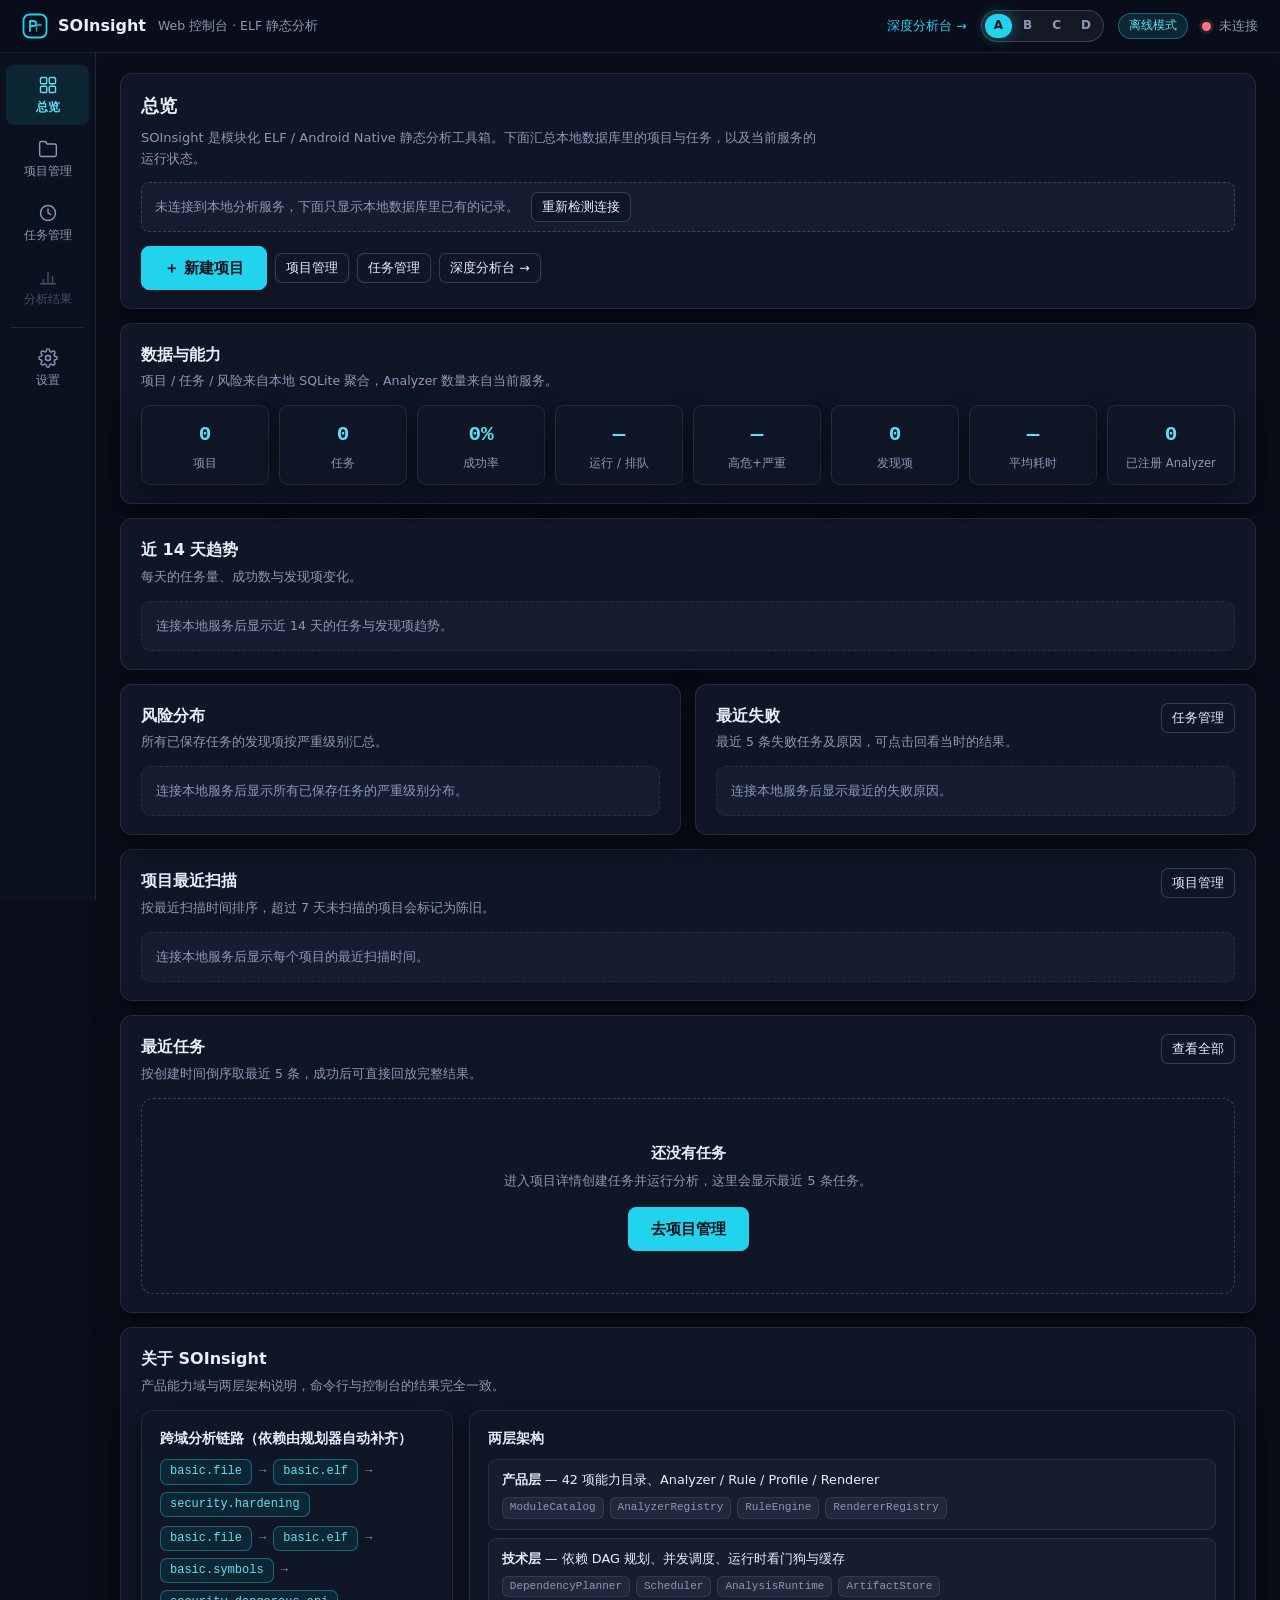
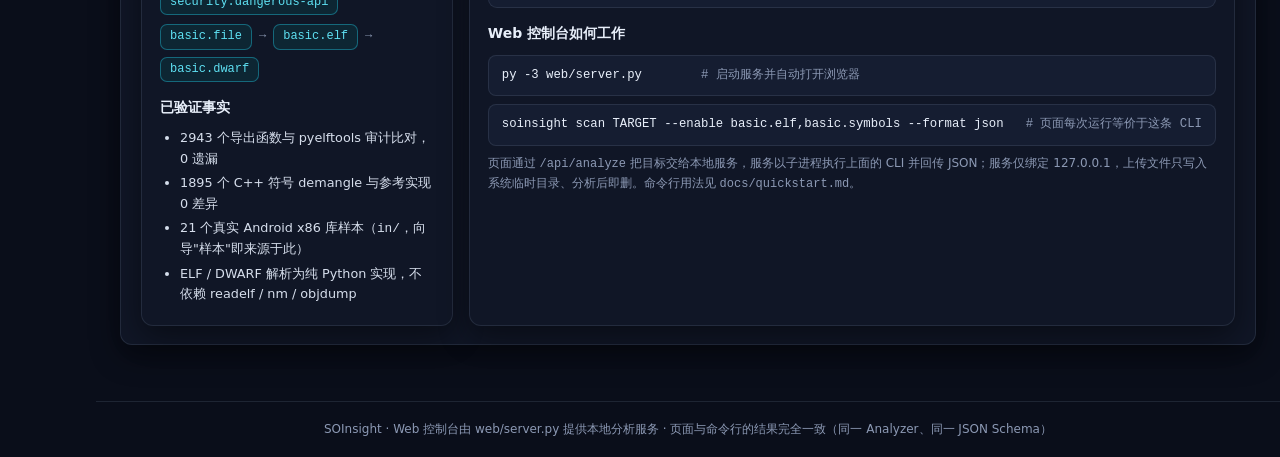
==== commit 5468c195: "feat(web): 新增 A/B/C/D 四套界面风格与顶栏切换器 - console.css 改为设计令牌 + 派生色体系：四套风格只覆盖基础色板，   派生色（-bg / -border）统一用" ====
--- a/src/soinsight/web/index.html
+++ b/src/soinsight/web/index.html
@@ -4,6 +4,10 @@
 <meta charset="utf-8">
 <meta name="viewport" content="width=device-width, initial-scale=1">
 <title>SOInsight Web 控制台</title>
+<script>
+/* 在样式表加载前恢复上次的界面风格（A/B/C/D），避免换肤闪烁 */
+try { document.documentElement.dataset.style = localStorage.getItem("soinsight-console-style") || "a"; } catch (e) {}
+</script>
 <link rel="stylesheet" href="console.css">
 </head>
 <body>
@@ -11,14 +15,21 @@
 <header class="topbar">
   <div class="brand">
     <svg width="26" height="26" viewBox="0 0 26 26" fill="none" aria-hidden="true">
-      <rect x="1.5" y="1.5" width="23" height="23" rx="6" stroke="#0f766e" stroke-width="1.8"/>
-      <path d="M8 8v10M8 13h3.5a2.5 2.5 0 0 0 0-5H8v10" stroke="#0f766e" stroke-width="1.8" stroke-linecap="round" stroke-linejoin="round"/>
-      <path d="M14.5 18v-6.5h4.5M16 12.5h3" stroke="#115e59" stroke-width="1.6" stroke-linecap="round"/>
+      <rect x="1.5" y="1.5" width="23" height="23" rx="6" stroke="currentColor" stroke-width="1.8"/>
+      <path d="M8 8v10M8 13h3.5a2.5 2.5 0 0 0 0-5H8v10" stroke="currentColor" stroke-width="1.8" stroke-linecap="round" stroke-linejoin="round"/>
+      <path d="M14.5 18v-6.5h4.5M16 12.5h3" stroke="currentColor" stroke-width="1.6" stroke-opacity=".7" stroke-linecap="round"/>
     </svg>
     SOInsight <span class="sub">Web 控制台 · ELF 静态分析</span>
   </div>
   <span class="topbar-spacer"></span>
   <a href="/so-scan.html" class="topbar-link">深度分析台 →</a>
+  <div class="style-switch" role="toolbar" aria-label="界面风格"
+       title="界面风格：A 暗黑指挥 / B SaaS浅色 / C 终端极简 / D 霓虹薄荷（快捷键 1-4）">
+    <button type="button" data-style="a">A</button>
+    <button type="button" data-style="b">B</button>
+    <button type="button" data-style="c">C</button>
+    <button type="button" data-style="d">D</button>
+  </div>
   <span class="badge" id="version-badge">加载中…</span>
   <div class="health">
     <span class="dot" id="health-dot"></span>
@@ -219,8 +230,8 @@
             </div>
             <h3 style="margin-top:14px">Web 控制台如何工作</h3>
             <div class="run-box">
-              <pre>py -3 web/server.py        <span style="color:#5b7080"># 启动服务并自动打开浏览器</span></pre>
-              <pre class="last">soinsight scan TARGET --enable basic.elf,basic.symbols --format json   <span style="color:#5b7080"># 页面每次运行等价于这条 CLI</span></pre>
+              <pre>py -3 web/server.py        <span style="color:var(--muted)"># 启动服务并自动打开浏览器</span></pre>
+              <pre class="last">soinsight scan TARGET --enable basic.elf,basic.symbols --format json   <span style="color:var(--muted)"># 页面每次运行等价于这条 CLI</span></pre>
             </div>
             <p class="hint" style="margin-top:8px">页面通过 <code>/api/analyze</code> 把目标交给本地服务，服务以子进程执行上面的 CLI 并回传 JSON；服务仅绑定 127.0.0.1，上传文件只写入系统临时目录、分析后即删。命令行用法见 <code>docs/quickstart.md</code>。</p>
           </div>
@@ -499,7 +510,7 @@
     <section class="view" data-view="settings">
       <div class="panel">
         <h2>设置</h2>
-        <p class="hint" style="margin-top:0">偏好只保存在本机浏览器（localStorage），项目与任务数据保存在本地 SQLite 数据库，两者互不影响。</p>
+        <p class="hint" style="margin-top:0">偏好只保存在本机浏览器（localStorage），项目与任务数据保存在本地 SQLite 数据库，两者互不影响。界面风格可在顶栏右上角 A / B / C / D 切换（快捷键 1-4），选择同样保存在本机。</p>
 
         <div class="section-title" style="margin-top:18px">当前偏好</div>
         <div id="settings-prefs"></div>
@@ -524,5 +535,43 @@
 </footer>
 
 <script src="console.js"></script>
+<script>
+/* 界面风格切换：不改动 console.js，独立成一小段脚本 */
+(function () {
+  var NAMES = {
+    a: "A · 暗黑指挥中心", b: "B · 清爽 SaaS 浅色",
+    c: "C · 极简开发者终端", d: "D · 霓虹薄荷"
+  };
+  var ORDER = ["a", "b", "c", "d"];
+  var btns = document.querySelectorAll(".style-switch button");
+
+  function setStyle(s) {
+    if (!NAMES[s]) s = "a";
+    document.documentElement.dataset.style = s;
+    try { localStorage.setItem("soinsight-console-style", s); } catch (e) {}
+    for (var i = 0; i < btns.length; i++) {
+      var key = btns[i].getAttribute("data-style");
+      var on = key === s;
+      btns[i].classList.toggle("active", on);
+      btns[i].setAttribute("aria-pressed", on ? "true" : "false");
+      btns[i].title = NAMES[key];
+    }
+  }
+
+  for (var i = 0; i < btns.length; i++) {
+    (function (btn) {
+      btn.addEventListener("click", function () { setStyle(btn.getAttribute("data-style")); });
+    })(btns[i]);
+  }
+  document.addEventListener("keydown", function (e) {
+    if (e.ctrlKey || e.metaKey || e.altKey) return;
+    var t = e.target && e.target.tagName;
+    if (t === "INPUT" || t === "SELECT" || t === "TEXTAREA") return;
+    var idx = ["1", "2", "3", "4"].indexOf(e.key);
+    if (idx >= 0) setStyle(ORDER[idx]);
+  });
+  setStyle(document.documentElement.dataset.style);
+})();
+</script>
 </body>
 </html>
--- a/src/soinsight/web/console.css
+++ b/src/soinsight/web/console.css
@@ -1,33 +1,63 @@
+/* ==================================================================
+   设计令牌 —— 默认 = 风格 A「暗黑指挥中心」
+   ------------------------------------------------------------------
+   四套界面风格（A 暗黑指挥 / B 清爽 SaaS 浅色 / C 极简开发者终端 / D 霓虹薄荷）
+   共用同一套变量名：html[data-style] 只覆盖基础色板；
+   带 -bg / -border 的派生色用 color-mix 从基色现场调出，换肤自动跟随。
+   ================================================================== */
 :root {
-  --bg: #f4f7f8;
-  --surface: #ffffff;
-  --surface-2: #f8fafb;
-  --border: #dfe7ea;
-  --border-strong: #c8d4da;
-  --text: #16232b;
-  --muted: #5b7080;
-  --accent: #0f766e;
-  --accent-strong: #115e59;
-  --accent-soft: #e7f4f2;
-  --accent-border: #bfe3de;
-  --ok: #15803d; --ok-bg: #e9f7ee; --ok-border: #bfe4cd;
-  --warn: #92600a; --warn-bg: #fdf6e3; --warn-border: #eee0b8;
-  --fail: #b91c1c; --fail-bg: #fbeaea; --fail-border: #eecaca;
-  --info: #4a5b6a; --info-bg: #eef2f5; --info-border: #d8e0e6;
-  --sev-critical: #8b1a1a; --sev-critical-bg: #fbeaea; --sev-critical-border: #e6c3c3;
-  --sev-high: #b4440e; --sev-high-bg: #fdf0e7; --sev-high-border: #f0d4bd;
-  --sev-medium: #92600a; --sev-medium-bg: #fdf6e3; --sev-medium-border: #eee0b8;
-  --sev-low: #1e50a8; --sev-low-bg: #eaf1fb; --sev-low-border: #c9d9f0;
-  --sev-info: #4a5b6a; --sev-info-bg: #eef2f5; --sev-info-border: #d8e0e6;
+  --bg: #0a0e1a;
+  --surface: #101626;
+  --surface-2: #151d31;
+  --border: rgba(140, 153, 180, .16);
+  --border-strong: rgba(140, 153, 180, .30);
+  --text: #e8effa;
+  --muted: #8c99b4;
+  --accent: #22d3ee;
+  --accent-strong: #5ee0f2;
+  --on-accent: #04121a;               /* 压在 accent 底色上的文字 / 图标颜色 */
+  --ok: #34d399;
+  --warn: #fbbf24;
+  --fail: #fb7185;
+  --info: #5ca8ff;
+  --sev-critical: #ff5c7a;
+  --sev-high: #ff9f5c;
+  --sev-medium: #f5d05c;
+  --sev-low: #5ca8ff;
+  --sev-info: #8c99b4;
   --mono: ui-monospace, "Cascadia Code", Consolas, "Courier New", monospace;
-  --radius: 10px;
-  --shadow: 0 1px 2px rgba(22, 35, 43, .05), 0 1px 8px rgba(22, 35, 43, .04);
-  /* 控件底色与浮层遮罩：暗色模式只需覆盖这两个变量 */
-  --field-bg: #ffffff;
-  --overlay-bg: rgba(15, 23, 42, .45);
-  --topbar-bg: rgba(255, 255, 255, .92);
+  --radius: 12px;
+  --shadow: 0 10px 30px rgba(0, 0, 0, .45);
+  --glow: 0 0 14px rgba(34, 211, 238, .4);   /* 发光只压主按钮 / 关键点缀 */
+  /* 控件底色与浮层遮罩 */
+  --field-bg: rgba(255, 255, 255, .05);
+  --overlay-bg: rgba(4, 8, 18, .66);
+  --topbar-bg: rgba(10, 14, 26, .82);
+  --sidenav-bg: #0c1120;
   /* 顶栏实测高度：左侧固定导航要从顶栏下沿开始，否则中间会露一条缝 */
   --topbar-h: 47px;
+
+  /* ---- 派生色：从基色调出，风格块只改基色即可整体换肤 ---- */
+  --accent-soft: color-mix(in srgb, var(--accent) 12%, var(--bg));
+  --accent-border: color-mix(in srgb, var(--accent) 38%, transparent);
+  --ok-bg: color-mix(in srgb, var(--ok) 10%, var(--surface));
+  --ok-border: color-mix(in srgb, var(--ok) 38%, transparent);
+  --warn-bg: color-mix(in srgb, var(--warn) 10%, var(--surface));
+  --warn-border: color-mix(in srgb, var(--warn) 38%, transparent);
+  --fail-bg: color-mix(in srgb, var(--fail) 10%, var(--surface));
+  --fail-border: color-mix(in srgb, var(--fail) 38%, transparent);
+  --info-bg: color-mix(in srgb, var(--info) 10%, var(--surface));
+  --info-border: color-mix(in srgb, var(--info) 38%, transparent);
+  --sev-critical-bg: color-mix(in srgb, var(--sev-critical) 10%, var(--surface));
+  --sev-critical-border: color-mix(in srgb, var(--sev-critical) 38%, transparent);
+  --sev-high-bg: color-mix(in srgb, var(--sev-high) 10%, var(--surface));
+  --sev-high-border: color-mix(in srgb, var(--sev-high) 38%, transparent);
+  --sev-medium-bg: color-mix(in srgb, var(--sev-medium) 10%, var(--surface));
+  --sev-medium-border: color-mix(in srgb, var(--sev-medium) 38%, transparent);
+  --sev-low-bg: color-mix(in srgb, var(--sev-low) 10%, var(--surface));
+  --sev-low-border: color-mix(in srgb, var(--sev-low) 38%, transparent);
+  --sev-info-bg: color-mix(in srgb, var(--sev-info) 10%, var(--surface));
+  --sev-info-border: color-mix(in srgb, var(--sev-info) 38%, transparent);
 }
 * { box-sizing: border-box; }
 html { scroll-behavior: smooth; }
@@ -50,7 +80,7 @@
   border-bottom: 1px solid var(--border);
 }
 .brand { display: flex; align-items: center; gap: 10px; font-weight: 700; font-size: 16px; }
-.brand svg { display: block; }
+.brand svg { display: block; color: var(--accent); }
 .brand .sub { font-weight: 400; font-size: 12.5px; color: var(--muted); margin-left: 2px; }
 .badge {
   display: inline-flex; align-items: center; gap: 6px;
@@ -59,9 +89,9 @@
   border: 1px solid var(--accent-border); white-space: nowrap;
 }
 .health { margin-left: auto; display: flex; align-items: center; gap: 8px; font-size: 12.5px; color: var(--muted); }
-.dot { width: 9px; height: 9px; border-radius: 50%; background: #c3ccd2; flex: none; }
-.dot.ok { background: #22a35b; box-shadow: 0 0 0 3px rgba(34,163,91,.15); }
-.dot.bad { background: #d23c3c; box-shadow: 0 0 0 3px rgba(210,60,60,.15); }
+.dot { width: 9px; height: 9px; border-radius: 50%; background: var(--border-strong); flex: none; }
+.dot.ok { background: var(--ok); box-shadow: 0 0 0 3px color-mix(in srgb, var(--ok) 15%, transparent); }
+.dot.bad { background: var(--fail); box-shadow: 0 0 0 3px color-mix(in srgb, var(--fail) 15%, transparent); }
 
 /* ---------- app shell：左侧竖排导航 + 舞台 ---------- */
 /* 骨架对齐 AndroidFileExplorer：导航是一列贴住页面最左边的白底竖条，
@@ -79,7 +109,7 @@
   width: 96px; overflow-y: auto;
   display: flex; flex-direction: column; gap: 4px;
   padding: 12px 6px;
-  background: var(--surface); border-right: 1px solid var(--border);
+  background: var(--sidenav-bg, var(--surface)); border-right: 1px solid var(--border);
 }
 .nav-item {
   position: relative;
@@ -101,7 +131,7 @@
 .nav-badge {
   position: absolute; top: 4px; right: 4px;
   min-width: 16px; padding: 0 4px; border-radius: 999px;
-  background: var(--accent); color: #fff; font-size: 10px; font-weight: 700;
+  background: var(--accent); color: var(--on-accent, #fff); font-size: 10px; font-weight: 700;
   text-align: center; line-height: 16px;
 }
 .nav-sep { height: 1px; background: var(--border); margin: 6px 4px; }
@@ -114,6 +144,20 @@
 .topbar-spacer { flex: 1; }
 .topbar-link { font-size: 12.5px; white-space: nowrap; text-decoration: none; }
 .topbar-link:hover { text-decoration: underline; }
+
+/* ---------- 界面风格切换器：A/B/C/D 四套皮肤（选择保存在 localStorage） ---------- */
+.style-switch {
+  display: inline-flex; align-items: center; gap: 2px; flex: none;
+  padding: 3px; border: 1px solid var(--border-strong); border-radius: 999px;
+  background: var(--field-bg);
+}
+.style-switch button {
+  min-width: 26px; height: 24px; padding: 0 9px; border: none; border-radius: 999px;
+  background: transparent; color: var(--muted); font: inherit; font-size: 12px; font-weight: 650;
+  cursor: pointer; transition: background .12s, color .12s;
+}
+.style-switch button:hover { color: var(--accent-strong); }
+.style-switch button.active { background: var(--accent); color: var(--on-accent, #fff); box-shadow: var(--glow); }
 
 /* 窄屏：侧栏变成顶部横向条 */
 @media (max-width: 860px) {
@@ -158,10 +202,10 @@
 button:hover:not(:disabled) { border-color: var(--accent); color: var(--accent-strong); }
 button:disabled { opacity: .5; cursor: not-allowed; }
 button.primary {
-  background: var(--accent); border-color: var(--accent); color: #fff; font-weight: 600;
+  background: var(--accent); border-color: var(--accent); color: var(--on-accent, #fff); font-weight: 600;
   padding: 9px 22px; font-size: 15px;
 }
-button.primary:hover:not(:disabled) { background: var(--accent-strong); color: #fff; }
+button.primary:hover:not(:disabled) { background: var(--accent-strong); color: var(--on-accent, #fff); }
 button.primary.danger { background: #c0392b; border-color: #c0392b; }
 button.primary.danger:hover:not(:disabled) { background: #a93226; }
 button.small { padding: 4px 10px; font-size: 12.5px; border-radius: 7px; }
@@ -183,7 +227,7 @@
 }
 .step {
   width: 22px; height: 22px; border-radius: 50%; flex: none;
-  background: var(--accent); color: #fff; font-size: 12.5px; font-weight: 700;
+  background: var(--accent); color: var(--on-accent, #fff); font-size: 12.5px; font-weight: 700;
   display: inline-flex; align-items: center; justify-content: center;
 }
 .grid-2 { display: grid; grid-template-columns: 1fr 1fr; gap: 16px; }
@@ -232,7 +276,7 @@
   display: inline-flex; align-items: center; justify-content: center;
   font-size: 11px; font-weight: 700; line-height: 1;
 }
-.cap-card.selected .check { border-color: var(--accent); background: var(--accent); color: #fff; }
+.cap-card.selected .check { border-color: var(--accent); background: var(--accent); color: var(--on-accent, #fff); }
 /* 主行 = 英文能力 id（等宽，便于和服务端 JSON / CLI 对照） */
 .cap-card .t { font-size: 12.5px; display: flex; align-items: center; gap: 7px; }
 .cap-card .t .cmd { font-family: var(--mono); font-size: 12px; color: var(--text); font-weight: 600; }
@@ -495,11 +539,11 @@
   font-variant-numeric: tabular-nums;
 }
 .tab.active .dur { color: var(--accent-strong); }
-.tab .st { width: 7px; height: 7px; border-radius: 50%; flex: none; background: #c3ccd2; }
-.tab .st.ok { background: #22a35b; }
-.tab .st.warn { background: #d98b0a; }
-.tab .st.fail { background: #d23c3c; }
-.tab .st.info { background: #7b8b98; }
+.tab .st { width: 7px; height: 7px; border-radius: 50%; flex: none; background: var(--border-strong); }
+.tab .st.ok { background: var(--ok); }
+.tab .st.warn { background: var(--warn); }
+.tab .st.fail { background: var(--fail); }
+.tab .st.info { background: var(--muted); }
 .tab-panels {
   flex: 1; min-width: 0;
   background: var(--surface); border: 1px solid var(--border);
@@ -607,7 +651,7 @@
 .text-pre {
   margin: 0; padding: 10px 12px; border-top: 1px solid var(--border);
   font-family: var(--mono); font-size: 12px; line-height: 1.55; white-space: pre-wrap;
-  word-break: break-word; max-height: 480px; overflow: auto; color: var(--fg);
+  word-break: break-word; max-height: 480px; overflow: auto; color: var(--text);
 }
 
 /* 单列布局：字段名固定宽度在左，值占满剩余宽度，长值也能整行读完 */
@@ -686,9 +730,14 @@
   border-radius: 999px; border: 1px solid var(--border-strong); color: var(--muted);
   background: var(--surface-2); text-transform: uppercase; letter-spacing: .03em;
 }
-.lang.c { color: #1e50a8; border-color: #c9d9f0; background: #eaf1fb; }
-.lang.cpp { color: #7c2d91; border-color: #dfc6ea; background: #f5eaf9; }
-.lang.jni { color: #0f766e; border-color: var(--accent-border); background: var(--accent-soft); }
+.lang.c { color: var(--sev-low); border-color: var(--sev-low-border); background: var(--sev-low-bg); }
+.lang.cpp {
+  color: color-mix(in srgb, #9d6bc4 65%, var(--text));
+  border-color: color-mix(in srgb, #9d6bc4 40%, transparent);
+  background: color-mix(in srgb, #9d6bc4 12%, var(--surface));
+}
+/* 跟随皮肤：深色皮肤下固定深青字会糊在深色淡底上 */
+.lang.jni { color: var(--accent-strong); border-color: var(--accent-border); background: var(--accent-soft); }
 .sym-tools { display: flex; gap: 8px; margin-bottom: 10px; flex-wrap: wrap; align-items: center; }
 .sym-tools input, .sym-tools select {
   font: inherit; font-size: 13px; padding: 6px 10px; border: 1px solid var(--border-strong);
@@ -750,8 +799,8 @@
   cursor: pointer;
 }
 .menu-pop button:hover { background: var(--surface-2); }
-.menu-pop button.danger { color: #c0392b; }
-.menu-pop button.danger:hover { background: #fdecea; }
+.menu-pop button.danger { color: var(--fail); }
+.menu-pop button.danger:hover { background: color-mix(in srgb, var(--fail) 12%, transparent); }
 
 /* 分页 */
 .pager {
@@ -767,7 +816,7 @@
 }
 .pager button:hover:not(:disabled) { border-color: var(--accent); color: var(--accent-strong); }
 .pager button:disabled { opacity: .45; cursor: default; }
-.pager button.current { background: var(--accent); border-color: var(--accent); color: #fff; }
+.pager button.current { background: var(--accent); border-color: var(--accent); color: var(--on-accent, #fff); }
 .pager .pg-gap { padding: 0 2px; color: var(--muted); }
 .pager select {
   font: inherit; font-size: 12.5px; padding: 4px 8px; border: 1px solid var(--border-strong);
@@ -793,8 +842,8 @@
 /* 描述列：限宽换行，避免长描述把表格撑宽 */
 .cell-desc { max-width: 360px; word-break: break-all; font-size: 12.8px; color: var(--text); }
 /* 列表内的删除按钮：红色提示危险操作 */
-.danger-btn { color: #c0392b; border-color: #e4b6af; }
-.danger-btn:hover { background: #fdecea; border-color: #c0392b; }
+.danger-btn { color: var(--fail); border-color: color-mix(in srgb, var(--fail) 45%, transparent); }
+.danger-btn:hover { background: color-mix(in srgb, var(--fail) 12%, transparent); border-color: var(--fail); }
 
 /* 项目详情头 */
 .proj-head {
@@ -852,8 +901,8 @@
 .proj-banner {
   display: flex; align-items: center; gap: 20px; flex-wrap: wrap;
   background: linear-gradient(135deg, var(--accent) 0%, var(--accent-strong) 100%);
-  color: #fff; border-radius: var(--radius); padding: 26px 32px; margin-bottom: 24px;
-  box-shadow: 0 4px 16px rgba(15, 118, 110, .25);
+  color: var(--on-accent, #fff); border-radius: var(--radius); padding: 26px 32px; margin-bottom: 24px;
+  box-shadow: var(--glow);
 }
 .proj-banner .pb-avatar {
   width: 52px; height: 52px; border-radius: 14px;
@@ -865,7 +914,7 @@
 .proj-banner .pb-name .chip {
   display: inline-block; margin-left: 10px; padding: 2px 10px; font-size: 12px;
   background: rgba(255, 255, 255, .2); border-radius: 999px; font-weight: 500; vertical-align: middle;
-  color: #fff; border: none;
+  color: inherit; border: none;
 }
 .proj-banner .pb-meta { font-size: 12.5px; opacity: .78; margin-top: 4px; }
 .proj-banner .pb-actions { display: flex; gap: 10px; }
@@ -873,10 +922,11 @@
   padding: 9px 20px; border-radius: 9px; border: none; cursor: pointer; font-size: 14px;
   font-weight: 600; transition: .15s; font-family: inherit;
 }
-.proj-banner .pb-actions .primary { background: #fff; color: var(--accent-strong); }
-.proj-banner .pb-actions .primary:hover { background: var(--accent-soft); transform: translateY(-1px); }
+.proj-banner .pb-actions .primary { background: #fff; color: #0b1220; }
+/* hover 用固定浅色：深色皮肤下 --bg 是近黑，深字压上去会看不见 */
+.proj-banner .pb-actions .primary:hover { background: #eaf1ff; transform: translateY(-1px); }
 .proj-banner .pb-actions .ghost {
-  background: rgba(255, 255, 255, .15); color: #fff; border: 1px solid rgba(255, 255, 255, .3);
+  background: rgba(255, 255, 255, .15); color: inherit; border: 1px solid rgba(255, 255, 255, .3);
 }
 .proj-banner .pb-actions .ghost:hover { background: rgba(255, 255, 255, .25); }
 
@@ -923,7 +973,7 @@
 .task-empty .te-desc { font-size: 13px; color: var(--muted); line-height: 1.7; }
 .task-empty .te-cta {
   display: inline-block; margin-top: 18px; padding: 9px 22px; background: var(--accent);
-  color: #fff; border-radius: 9px; font-weight: 600; font-size: 14px; cursor: pointer;
+  color: var(--on-accent, #fff); border-radius: 9px; font-weight: 600; font-size: 14px; cursor: pointer;
   border: none; transition: .15s; font-family: inherit;
 }
 .task-empty .te-cta:hover { background: var(--accent-strong); transform: translateY(-1px); }
@@ -936,7 +986,7 @@
 .proj-side h3 svg { color: var(--accent); }
 .proj-side .hint { margin: 0; font-size: 12.3px; line-height: 1.65; color: var(--muted); }
 .proj-side .ps-cta {
-  width: 100%; padding: 10px; background: var(--accent); color: #fff; border: none;
+  width: 100%; padding: 10px; background: var(--accent); color: var(--on-accent, #fff); border: none;
   border-radius: 9px; font-weight: 600; font-size: 14px; cursor: pointer; margin-top: 14px;
   transition: .15s; font-family: inherit;
 }
@@ -979,7 +1029,7 @@
 .finding .head { display: flex; align-items: center; gap: 9px; flex-wrap: wrap; margin-bottom: 5px; }
 .finding .title { font-weight: 650; font-size: 13.8px; }
 .finding .rule { font-family: var(--mono); font-size: 11px; color: var(--muted); }
-.finding .msg { font-size: 13px; color: #33454f; }
+.finding .msg { font-size: 13px; color: color-mix(in srgb, var(--text) 80%, var(--muted)); }
 .finding .evidence { margin-top: 8px; font-size: 12.3px; }
 .finding .evidence table { border-collapse: collapse; }
 .finding .evidence td { padding: 2px 12px 2px 0; vertical-align: top; }
@@ -1060,7 +1110,7 @@
 #confirm-modal { z-index: 1100; }
 .modal-box {
   width: min(96vw, 960px); max-height: 92vh;
-  background: var(--surface); border: 1px solid var(--border); border-radius: 12px;
+  background: var(--surface); border: 1px solid var(--border); border-radius: var(--radius);
   box-shadow: 0 18px 50px rgba(0, 0, 0, .18);
   display: flex; flex-direction: column; overflow: hidden;
 }
@@ -1119,7 +1169,7 @@
   background: var(--field-bg); border: 1px solid var(--border);
   display: flex; align-items: center; justify-content: center; font-size: 12px;
 }
-.w-step.active .num { background: var(--accent); border-color: var(--accent); color: #fff; }
+.w-step.active .num { background: var(--accent); border-color: var(--accent); color: var(--on-accent, #fff); }
 .w-step .labels { min-width: 0; }
 .w-step b { display: block; font-size: 13.5px; }
 .w-step small { font-size: 11.5px; color: var(--muted); }
@@ -1287,7 +1337,7 @@
   border: 1px solid var(--border); border-radius: 8px; font-size: 12.3px; overflow-x: auto;
 }
 .run-box .last { margin-bottom: 0; }
-ul.tight { margin: 8px 0 0; padding-left: 20px; font-size: 12.8px; color: #33454f; }
+ul.tight { margin: 8px 0 0; padding-left: 20px; font-size: 12.8px; color: color-mix(in srgb, var(--text) 80%, var(--muted)); }
 ul.tight li { margin-bottom: 4px; }
 
 /* 页脚为左侧固定导航让出位置，否则文字会压在导航列下 */
@@ -1300,45 +1350,157 @@
   footer { margin-left: 0; }
 }
 
-/* ---------- 跟随系统的暗色主题 ---------- */
-/* 页面所有颜色都走上面的 CSS 变量，这里只需把调色板换成深色一套；
-   少数写死颜色的地方（正文灰、代码底、徽章）单独覆盖。 */
-@media (prefers-color-scheme: dark) {
-  :root {
-    --bg: #0f1519;
-    --surface: #161d23;
-    --surface-2: #1b242b;
-    --border: #27323a;
-    --border-strong: #38454f;
-    --text: #e3ebef;
-    --muted: #93a6b3;
-    --accent: #2dd4bf;
-    --accent-strong: #5eead4;
-    --accent-soft: #12312e;
-    --accent-border: #1f5c55;
-    --ok: #4ade80; --ok-bg: #10291a; --ok-border: #1e5132;
-    --warn: #fbbf24; --warn-bg: #2c220c; --warn-border: #57430f;
-    --fail: #f87171; --fail-bg: #2d1414; --fail-border: #5b2424;
-    --info: #a8b8c4; --info-bg: #1d262d; --info-border: #33414b;
-    --sev-critical: #f87171; --sev-critical-bg: #2d1414; --sev-critical-border: #5b2424;
-    --sev-high: #fb923c; --sev-high-bg: #2e1c0d; --sev-high-border: #5d3616;
-    --sev-medium: #fbbf24; --sev-medium-bg: #2c220c; --sev-medium-border: #57430f;
-    --sev-low: #7cb0ff; --sev-low-bg: #131f31; --sev-low-border: #263d5c;
-    --sev-info: #a8b8c4; --sev-info-bg: #1d262d; --sev-info-border: #33414b;
-    --field-bg: #1b242b;
-    --overlay-bg: rgba(0, 0, 0, .6);
-    --topbar-bg: rgba(22, 29, 35, .92);
-    --shadow: 0 1px 2px rgba(0, 0, 0, .4), 0 1px 8px rgba(0, 0, 0, .3);
-  }
-  .finding .msg, ul.tight { color: var(--text); }
-  /* 少数语义色是写死的浅色底/深色字，暗色下需要换成对应的深底浅字 */
-  .lang.c { color: var(--sev-low); border-color: var(--sev-low-border); background: var(--sev-low-bg); }
-  .lang.cpp { color: #c4a5e8; border-color: #4a3160; background: #241a31; }
-  .danger-btn, .menu-pop button.danger { color: #f0a9a1; }
-  .danger-btn { border-color: var(--fail-border); }
-  .danger-btn:hover, .menu-pop button.danger:hover { background: var(--fail-bg); border-color: var(--fail-border); }
-  .toast { box-shadow: 0 8px 26px rgba(0, 0, 0, .5); }
-  .modal-box { box-shadow: 0 18px 50px rgba(0, 0, 0, .55); }
+/* ==================================================================
+   界面风格 B / C / D：只覆盖基础色板（派生 -bg / -border 色自动跟随），
+   布局差异（B 顶栏、C 图标窄栏 + 高密度）单独写在色板块后面。
+   切换入口在顶栏右上角 .style-switch，选择保存在 localStorage。
+   ================================================================== */
+html[data-style="b"] {
+  /* B · 清爽 SaaS 浅色 */
+  --bg: #f6f8fc;
+  --surface: #ffffff;
+  --surface-2: #f8fafd;
+  --border: #e4eaf3;
+  --border-strong: #cbd6e6;
+  --text: #0f1e3d;
+  --muted: #5b6b85;
+  --accent: #2563eb;
+  --accent-strong: #1d4ed8;
+  --on-accent: #ffffff;
+  --ok: #0e9f6e;
+  --warn: #b45309;
+  --fail: #dc2626;
+  --info: #3b82f6;
+  --sev-critical: #dc2626;
+  --sev-high: #ea580c;
+  --sev-medium: #b45309;
+  --sev-low: #2563eb;
+  --sev-info: #64748b;
+  --field-bg: #ffffff;
+  --overlay-bg: rgba(15, 30, 61, .4);
+  --topbar-bg: rgba(255, 255, 255, .92);
+  --sidenav-bg: rgba(255, 255, 255, .92);
+  --glow: 0 4px 14px rgba(37, 99, 235, .35);
+  --shadow: 0 1px 2px rgba(15, 30, 61, .05), 0 10px 30px rgba(15, 30, 61, .07);
+  --radius: 16px;
+}
+html[data-style="c"] {
+  /* C · 极简开发者终端风 */
+  --bg: #0d1117;
+  --surface: #161b22;
+  --surface-2: #1c2129;
+  --border: #30363d;
+  --border-strong: #484f58;
+  --text: #e6edf3;
+  --muted: #8b949e;
+  --accent: #3fb950;
+  --accent-strong: #56d364;
+  --on-accent: #ffffff;
+  --ok: #3fb950;
+  --warn: #d29922;
+  --fail: #f85149;
+  --info: #58a6ff;
+  --sev-critical: #f85149;
+  --sev-high: #db6d28;
+  --sev-medium: #d29922;
+  --sev-low: #58a6ff;
+  --sev-info: #8b949e;
+  --field-bg: #0d1117;
+  --overlay-bg: rgba(1, 4, 9, .72);
+  --topbar-bg: rgba(13, 17, 23, .9);
+  --sidenav-bg: #161b22;
+  --glow: none;
+  --shadow: none;
+  --radius: 6px;
+  --topbar-h: 46px;
+}
+html[data-style="d"] {
+  /* D · 霓虹薄荷（design/ui-redesign-preview.html 的霓虹暗黑） */
+  --bg: #0a0b12;
+  --surface: #14161f;
+  --surface-2: #1a1d28;
+  --border: rgba(233, 237, 248, .14);
+  --border-strong: rgba(233, 237, 248, .22);
+  --text: #e9edf8;
+  --muted: #8b93a8;
+  --accent: #5af2c8;
+  --accent-strong: #8ff7dd;
+  --on-accent: #0a0b12;
+  --ok: #34f5a3;
+  --warn: #ffd166;
+  --fail: #ff5c8a;
+  --info: #5ad1ff;
+  --sev-critical: #ff5c8a;
+  --sev-high: #ff9e64;
+  --sev-medium: #ffd166;
+  --sev-low: #5ad1ff;
+  --sev-info: #8b93a8;
+  --field-bg: rgba(255, 255, 255, .05);
+  --overlay-bg: rgba(4, 6, 12, .66);
+  --topbar-bg: rgba(10, 11, 18, .88);
+  --sidenav-bg: #0e101a;
+  --glow: 0 0 12px rgba(90, 242, 200, .55);
+  --shadow: 0 8px 26px rgba(0, 0, 0, .45);
+  --radius: 12px;
+}
+
+/* ---- B：左侧导航变形为顶部横向导航条 ---- */
+html[data-style="b"] .shell { padding: 56px 0 0; }
+html[data-style="b"] .sidenav {
+  position: fixed; left: 0; right: 0; top: 0; bottom: auto; width: auto;
+  height: 56px; flex-direction: row; align-items: center; gap: 4px;
+  padding: 8px 18px; overflow-x: auto; overflow-y: hidden;
+  background: var(--sidenav-bg); border-right: none; border-bottom: 1px solid var(--border);
+}
+html[data-style="b"] .nav-item { flex-direction: row; gap: 8px; width: auto; padding: 8px 14px; }
+html[data-style="b"] .nav-badge { position: static; margin-left: 2px; }
+html[data-style="b"] .nav-sep { display: none; }
+/* 顶栏与吸顶元素整体下移，避免滑进固定导航条下面 */
+html[data-style="b"] .topbar { top: 56px; }
+html[data-style="b"] .tabs-wrap { top: 62px; }
+html[data-style="b"] .run-rail { top: 112px; }
+html[data-style="b"] .proj-side { top: calc(56px + var(--topbar-h) + 16px); }
+html[data-style="b"] footer { margin-left: 0; }
+/* B 风格：胶囊按钮 + 蓝青渐变主按钮 */
+html[data-style="b"] button, html[data-style="b"] a.btn-link { border-radius: 999px; }
+html[data-style="b"] button.primary {
+  background: linear-gradient(135deg, #2563eb, #06b6d4);
+  border-color: rgba(37, 99, 235, .35);
+}
+html[data-style="b"] button.primary:hover:not(:disabled) {
+  background: linear-gradient(135deg, #3b82f6, #22d3ee);
+}
+
+/* ---- C：52px 图标窄栏 + 高密度紧凑排版 ---- */
+html[data-style="c"] body { font: 13px/1.55 system-ui, -apple-system, "Segoe UI", "PingFang SC", "Microsoft YaHei", sans-serif; }
+html[data-style="c"] .shell { padding-left: 52px; }
+html[data-style="c"] footer { margin-left: 52px; }
+html[data-style="c"] .sidenav { width: 52px; padding: 10px 6px; }
+html[data-style="c"] .nav-text { display: none; }
+html[data-style="c"] .nav-item { padding: 10px 0; }
+html[data-style="c"] .nav-badge { top: 2px; right: 2px; }
+html[data-style="c"] .panel { padding: 14px 16px; }
+html[data-style="c"] .panel h2 { font-size: 14px; margin-bottom: 10px; }
+html[data-style="c"] .list-head { margin-bottom: 10px; }
+html[data-style="c"] .p-table th, html[data-style="c"] .p-table td { padding: 7px 10px; font-size: 12.3px; }
+html[data-style="c"] table.data th { padding: 6px 8px; }
+html[data-style="c"] table.data td { padding: 5px 8px; font-size: 12.3px; }
+html[data-style="c"] .stat-card { padding: 14px 16px; }
+html[data-style="c"] .stat-card .sc-value { font-size: 27px; }
+html[data-style="c"] .metric { padding: 9px; }
+html[data-style="c"] .metric .n { font-size: 17px; }
+html[data-style="c"] .proj-banner { padding: 16px 20px; margin-bottom: 16px; }
+html[data-style="c"] .stats-row { gap: 10px; margin-bottom: 16px; }
+html[data-style="c"] .ov-hero { padding: 14px 16px; }
+html[data-style="c"] button.primary { padding: 7px 18px; font-size: 13.5px; background: #238636; border-color: #238636; }
+html[data-style="c"] button.primary:hover:not(:disabled) { background: #2ea043; }
+
+/* ---- 窄屏：B 顶栏继续吸顶，C 侧栏退回顶部横条 ---- */
+@media (max-width: 860px) {
+  html[data-style="b"] .shell { padding-top: 56px; }
+  html[data-style="c"] .sidenav { position: static; width: auto; }
+  html[data-style="c"] .shell { padding-left: 0; }
+  html[data-style="c"] footer { margin-left: 0; }
 }
 
 /* ---------- 尊重「减少动态效果」偏好 ---------- */
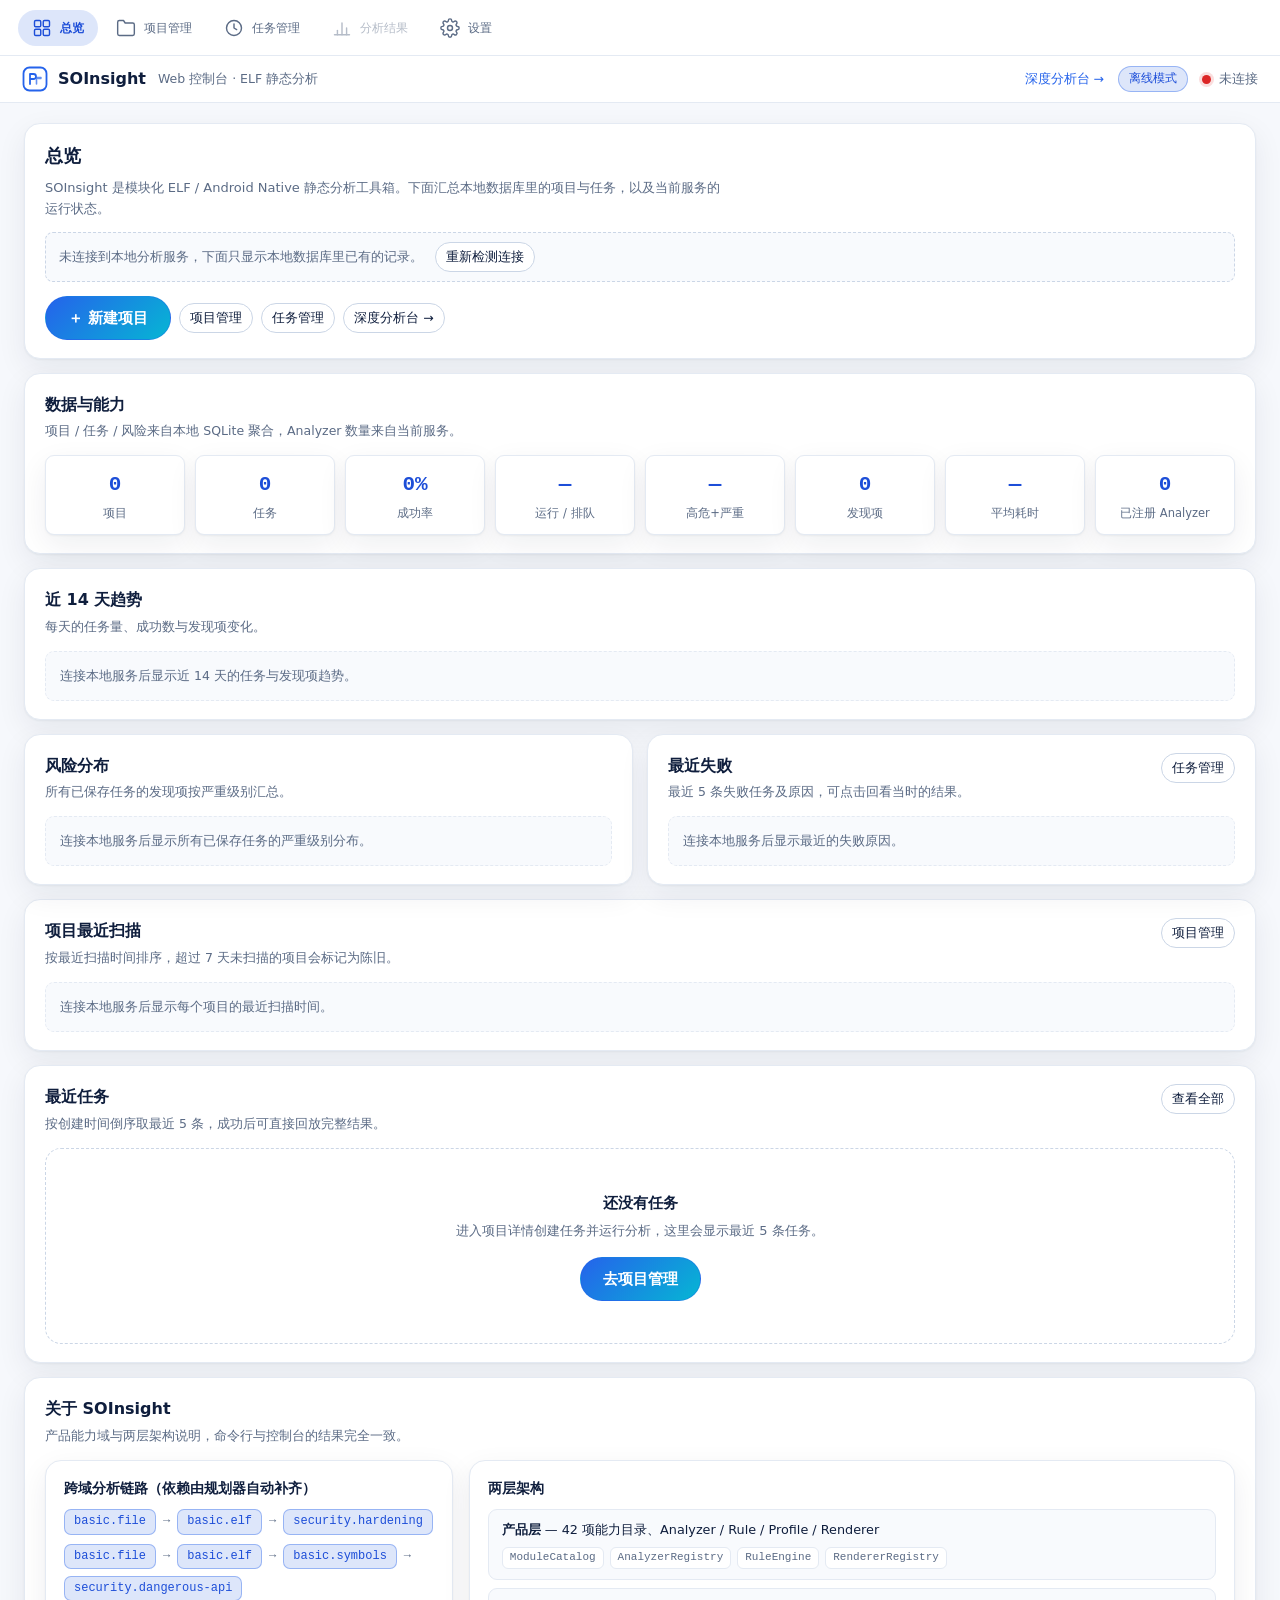
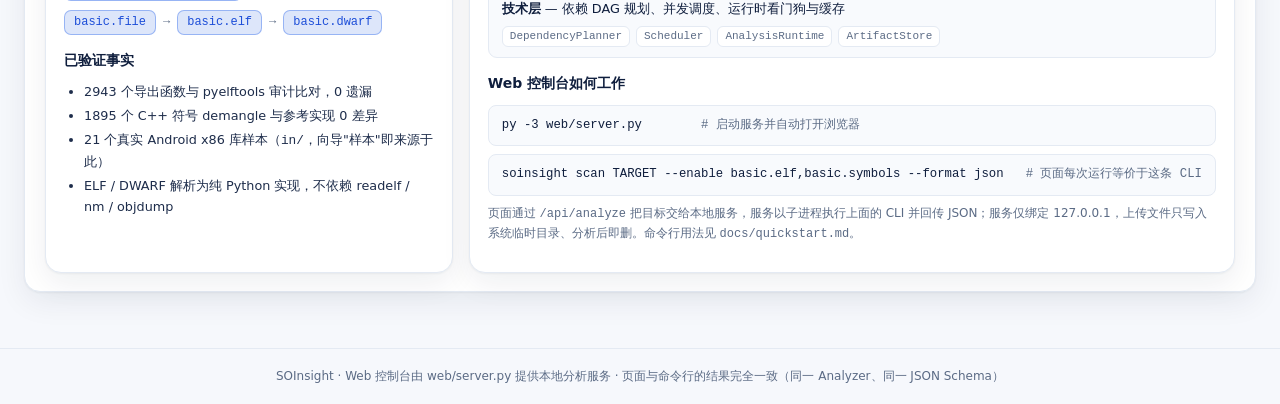
==== commit 41f3b227: "feat(web): 默认风格改为 B（SaaS 浅色），切换入口移入设置页 - index.html：未保存偏好时默认加载风格 B；切换器从顶栏移到   设置页「界面风格」区，顶栏只保留服务状态 -" ====
--- a/src/soinsight/web/index.html
+++ b/src/soinsight/web/index.html
@@ -5,8 +5,9 @@
 <meta name="viewport" content="width=device-width, initial-scale=1">
 <title>SOInsight Web 控制台</title>
 <script>
-/* 在样式表加载前恢复上次的界面风格（A/B/C/D），避免换肤闪烁 */
-try { document.documentElement.dataset.style = localStorage.getItem("soinsight-console-style") || "a"; } catch (e) {}
+/* 在样式表加载前恢复上次的界面风格（A/B/C/D），避免换肤闪烁。
+   默认风格为 B（清爽 SaaS 浅色）；未保存过偏好时用这个默认值。 */
+try { document.documentElement.dataset.style = localStorage.getItem("soinsight-console-style") || "b"; } catch (e) {}
 </script>
 <link rel="stylesheet" href="console.css">
 </head>
@@ -23,13 +24,6 @@
   </div>
   <span class="topbar-spacer"></span>
   <a href="/so-scan.html" class="topbar-link">深度分析台 →</a>
-  <div class="style-switch" role="toolbar" aria-label="界面风格"
-       title="界面风格：A 暗黑指挥 / B SaaS浅色 / C 终端极简 / D 霓虹薄荷（快捷键 1-4）">
-    <button type="button" data-style="a">A</button>
-    <button type="button" data-style="b">B</button>
-    <button type="button" data-style="c">C</button>
-    <button type="button" data-style="d">D</button>
-  </div>
   <span class="badge" id="version-badge">加载中…</span>
   <div class="health">
     <span class="dot" id="health-dot"></span>
@@ -510,7 +504,17 @@
     <section class="view" data-view="settings">
       <div class="panel">
         <h2>设置</h2>
-        <p class="hint" style="margin-top:0">偏好只保存在本机浏览器（localStorage），项目与任务数据保存在本地 SQLite 数据库，两者互不影响。界面风格可在顶栏右上角 A / B / C / D 切换（快捷键 1-4），选择同样保存在本机。</p>
+        <p class="hint" style="margin-top:0">偏好只保存在本机浏览器（localStorage），项目与任务数据保存在本地 SQLite 数据库，两者互不影响。</p>
+
+        <div class="section-title" style="margin-top:18px">界面风格</div>
+        <div class="style-switch" role="toolbar" aria-label="界面风格"
+             title="界面风格：A 暗黑指挥 / B SaaS浅色 / C 终端极简 / D 霓虹薄荷（快捷键 1-4）">
+          <button type="button" data-style="a">A</button>
+          <button type="button" data-style="b">B</button>
+          <button type="button" data-style="c">C</button>
+          <button type="button" data-style="d">D</button>
+        </div>
+        <p class="hint" style="margin-top:8px">A 暗黑指挥 · B SaaS 浅色（默认）· C 终端极简 · D 霓虹薄荷。选择保存在本机浏览器，刷新与下次进入仍生效。</p>
 
         <div class="section-title" style="margin-top:18px">当前偏好</div>
         <div id="settings-prefs"></div>
@@ -546,7 +550,7 @@
   var btns = document.querySelectorAll(".style-switch button");
 
   function setStyle(s) {
-    if (!NAMES[s]) s = "a";
+    if (!NAMES[s]) s = "b";   // 非法值兜底到默认风格 B
     document.documentElement.dataset.style = s;
     try { localStorage.setItem("soinsight-console-style", s); } catch (e) {}
     for (var i = 0; i < btns.length; i++) {
--- a/src/soinsight/web/console.css
+++ b/src/soinsight/web/console.css
@@ -1225,11 +1225,13 @@
 .sev-fill { display: block; height: 100%; min-width: 2px; border-radius: 999px; background: var(--accent); }
 .sev-n { text-align: right; font-family: var(--mono); font-size: 12px; }
 .sev-total { margin-top: 12px; color: var(--muted); font-size: 12px; }
-.sev-critical { background: var(--sev-critical); }
-.sev-high { background: var(--sev-high); }
-.sev-medium { background: var(--sev-medium); }
-.sev-low { background: var(--sev-low); }
-.sev-info { background: var(--sev-info); }
+/* 只作用于总览严重度图例的点与填充条；不要用裸 .sev-* 选择器，
+   否则会命中 finding 卡片自带的 sev-* 类，把整张卡片涂成严重度色、文字不可读 */
+.sev-dot.sev-critical, .sev-fill.sev-critical { background: var(--sev-critical); }
+.sev-dot.sev-high, .sev-fill.sev-high { background: var(--sev-high); }
+.sev-dot.sev-medium, .sev-fill.sev-medium { background: var(--sev-medium); }
+.sev-dot.sev-low, .sev-fill.sev-low { background: var(--sev-low); }
+.sev-dot.sev-info, .sev-fill.sev-info { background: var(--sev-info); }
 
 .trend-legend { display: flex; gap: 14px; margin-bottom: 8px; color: var(--muted); font-size: 11.5px; }
 .trend-legend span { display: inline-flex; align-items: center; gap: 5px; }
@@ -1353,7 +1355,7 @@
 /* ==================================================================
    界面风格 B / C / D：只覆盖基础色板（派生 -bg / -border 色自动跟随），
    布局差异（B 顶栏、C 图标窄栏 + 高密度）单独写在色板块后面。
-   切换入口在顶栏右上角 .style-switch，选择保存在 localStorage。
+   切换入口在设置页的 .style-switch，选择保存在 localStorage。
    ================================================================== */
 html[data-style="b"] {
   /* B · 清爽 SaaS 浅色 */
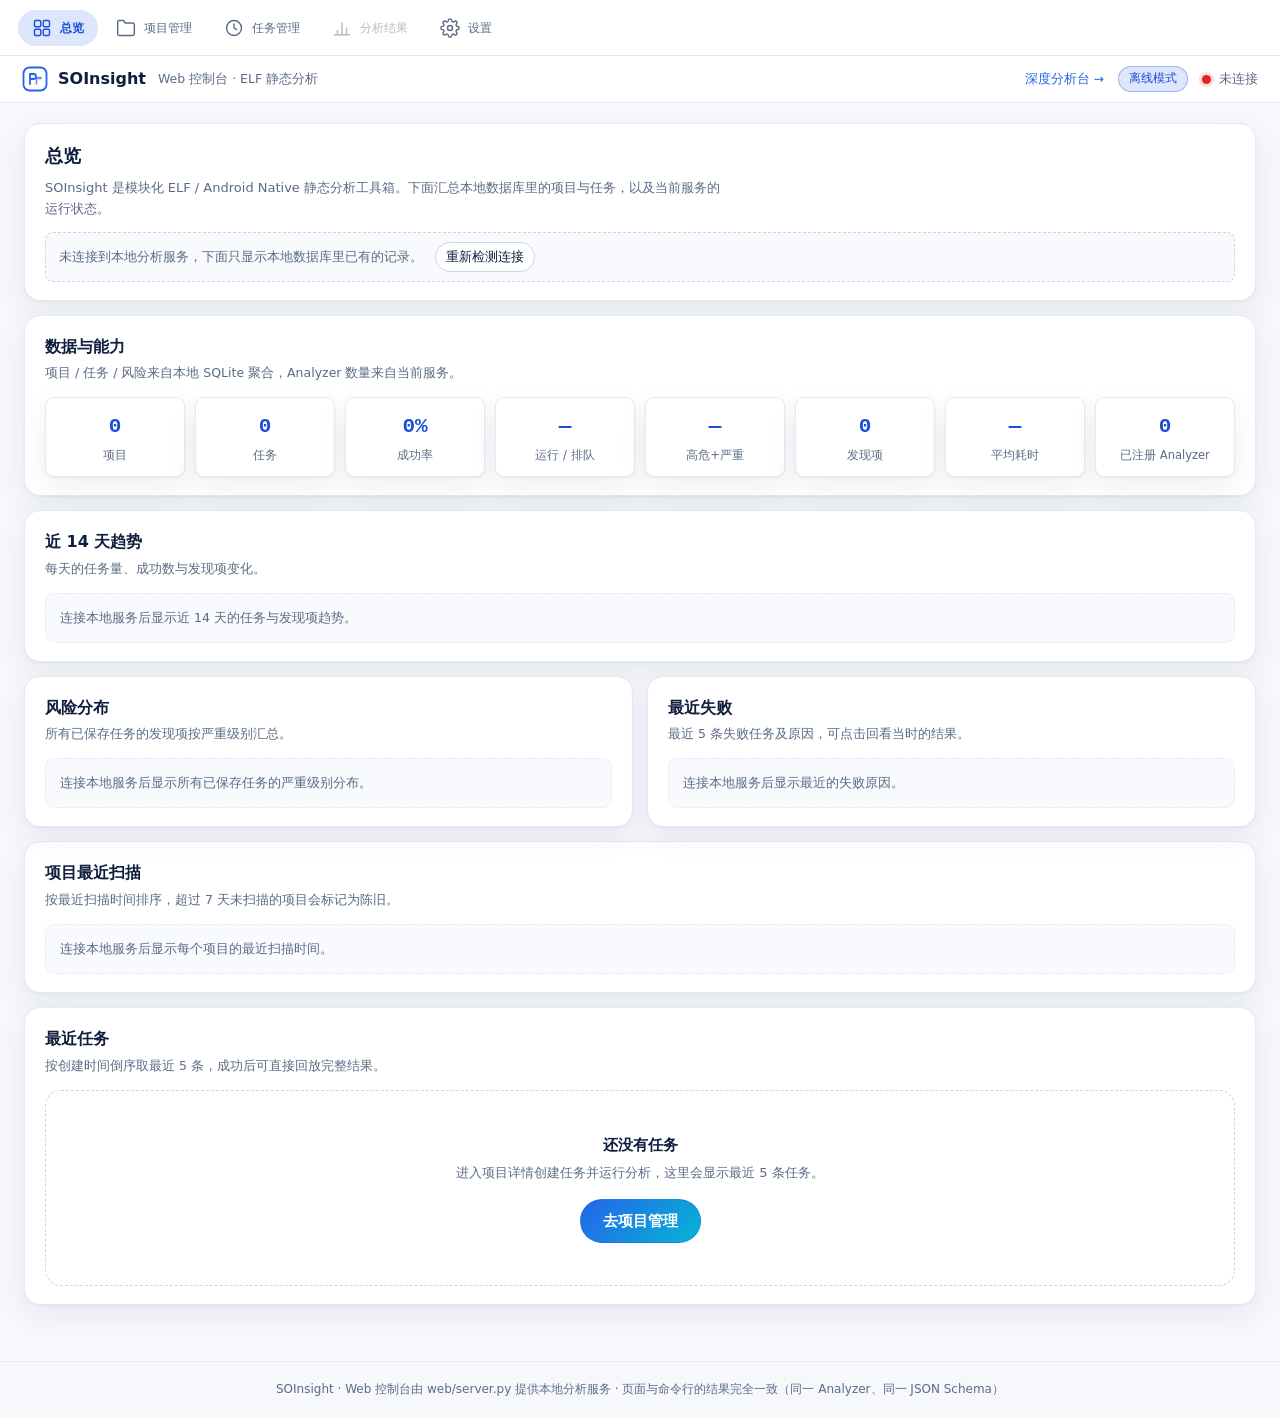
==== commit ba44377c: "精简总览页并将分析能力改为二维树展示 总览页移除新建项目/项目管理/任务管理/深度分析台入口与关于 SOInsight 面板，清理对应事件绑定和死样式。创建任务的能力选择改为按能力域分栏的二维折叠树（" ====
--- a/src/soinsight/web/index.html
+++ b/src/soinsight/web/index.html
@@ -99,12 +99,6 @@
           未连接到本地分析服务，下面只显示本地数据库里已有的记录。
           <button class="small" id="overview-retry" type="button" style="margin-left:8px">重新检测连接</button>
         </div>
-        <div class="ov-actions">
-          <button class="primary" id="overview-new-project" type="button">＋ 新建项目</button>
-          <button class="small" data-goto-view="config" type="button">项目管理</button>
-          <button class="small" data-goto-view="history" type="button">任务管理</button>
-          <a class="btn-link" href="/so-scan.html">深度分析台 →</a>
-        </div>
       </div>
 
       <div class="panel" style="margin-top:14px">
@@ -143,9 +137,6 @@
               <h2>最近失败</h2>
               <div class="lh-sub">最近 5 条失败任务及原因，可点击回看当时的结果。</div>
             </div>
-            <div class="lh-actions">
-              <button class="small" data-goto-view="history" type="button">任务管理</button>
-            </div>
           </div>
           <div id="overview-failures"></div>
         </div>
@@ -157,9 +148,6 @@
             <h2>项目最近扫描</h2>
             <div class="lh-sub">按最近扫描时间排序，超过 7 天未扫描的项目会标记为陈旧。</div>
           </div>
-          <div class="lh-actions">
-            <button class="small" data-goto-view="config" type="button">项目管理</button>
-          </div>
         </div>
         <div id="overview-projects"></div>
       </div>
@@ -170,66 +158,8 @@
             <h2>最近任务</h2>
             <div class="lh-sub">按创建时间倒序取最近 5 条，成功后可直接回放完整结果。</div>
           </div>
-          <div class="lh-actions">
-            <button class="small" data-goto-view="history" type="button">查看全部</button>
-          </div>
         </div>
         <div id="overview-recent"></div>
-      </div>
-
-      <div class="panel" style="margin-top:14px">
-        <div class="list-head">
-          <div class="lh-main">
-            <h2>关于 SOInsight</h2>
-            <div class="lh-sub">产品能力域与两层架构说明，命令行与控制台的结果完全一致。</div>
-          </div>
-        </div>
-        <div class="about-grid">
-          <div class="about-panel">
-            <h3>跨域分析链路（依赖由规划器自动补齐）</h3>
-            <div class="chain">
-              <span class="node">basic.file</span><span class="arrow">→</span>
-              <span class="node">basic.elf</span><span class="arrow">→</span>
-              <span class="node">security.hardening</span>
-            </div>
-            <div class="chain">
-              <span class="node">basic.file</span><span class="arrow">→</span>
-              <span class="node">basic.elf</span><span class="arrow">→</span>
-              <span class="node">basic.symbols</span><span class="arrow">→</span>
-              <span class="node">security.dangerous-api</span>
-            </div>
-            <div class="chain">
-              <span class="node">basic.file</span><span class="arrow">→</span>
-              <span class="node">basic.elf</span><span class="arrow">→</span>
-              <span class="node">basic.dwarf</span>
-            </div>
-            <h3 style="margin-top:14px">已验证事实</h3>
-            <ul class="tight">
-              <li>2943 个导出函数与 pyelftools 审计比对，0 遗漏</li>
-              <li>1895 个 C++ 符号 demangle 与参考实现 0 差异</li>
-              <li>21 个真实 Android x86 库样本（<code>in/</code>，向导"样本"即来源于此）</li>
-              <li>ELF / DWARF 解析为纯 Python 实现，不依赖 readelf / nm / objdump</li>
-            </ul>
-          </div>
-
-          <div class="about-panel">
-            <h3>两层架构</h3>
-            <div class="layer">
-              <b>产品层</b> — 42 项能力目录、Analyzer / Rule / Profile / Renderer
-              <div class="tags"><span>ModuleCatalog</span><span>AnalyzerRegistry</span><span>RuleEngine</span><span>RendererRegistry</span></div>
-            </div>
-            <div class="layer">
-              <b>技术层</b> — 依赖 DAG 规划、并发调度、运行时看门狗与缓存
-              <div class="tags"><span>DependencyPlanner</span><span>Scheduler</span><span>AnalysisRuntime</span><span>ArtifactStore</span></div>
-            </div>
-            <h3 style="margin-top:14px">Web 控制台如何工作</h3>
-            <div class="run-box">
-              <pre>py -3 web/server.py        <span style="color:var(--muted)"># 启动服务并自动打开浏览器</span></pre>
-              <pre class="last">soinsight scan TARGET --enable basic.elf,basic.symbols --format json   <span style="color:var(--muted)"># 页面每次运行等价于这条 CLI</span></pre>
-            </div>
-            <p class="hint" style="margin-top:8px">页面通过 <code>/api/analyze</code> 把目标交给本地服务，服务以子进程执行上面的 CLI 并回传 JSON；服务仅绑定 127.0.0.1，上传文件只写入系统临时目录、分析后即删。命令行用法见 <code>docs/quickstart.md</code>。</p>
-          </div>
-        </div>
       </div>
     </section>
 
@@ -529,6 +459,12 @@
         <p class="hint" style="margin-top:0">来自本地分析服务 <code>/api/health</code>，用于确认页面连的是哪一份服务。</p>
         <div id="settings-env"></div>
       </div>
+
+      <div class="panel" style="margin-top:14px">
+        <h2>分析能力</h2>
+        <p class="hint" style="margin-top:0">SOInsight 全量分析能力地图，含已实现与规划中的能力。来自 <code>/api/modules</code>。</p>
+        <div id="settings-capability-map"></div>
+      </div>
     </section>
 
   </div>
--- a/src/soinsight/web/console.css
+++ b/src/soinsight/web/console.css
@@ -261,30 +261,83 @@
 #target-chip .meta { color: var(--muted); font-size: 12.5px; }
 #target-chip .clear { margin-left: auto; }
 
-/* ---------- capability cards ---------- */
+/* ---------- capability 二维树 ----------
+   横向按能力域分栏，纵向为「域 → 能力」两级折叠树。
+   折叠箭头用 SVG chevron（字符三角在小字号下发糊），展开旋转 90°。 */
+.cap-tree { display: grid; grid-template-columns: 1fr 1fr; gap: 10px; align-items: start; }
+@media (max-width: 720px) { .cap-tree { grid-template-columns: 1fr; } }
+.cap-group {
+  border: 1px solid var(--border); border-radius: 10px; overflow: hidden;
+  background: var(--surface); min-width: 0;
+}
+.domain-head {
+  display: flex; align-items: center; gap: 7px; padding: 8px 10px;
+  background: var(--surface-2); border-bottom: 1px solid var(--border);
+  cursor: pointer; user-select: none; min-width: 0;
+}
+.domain-head:hover { background: var(--accent-soft); }
+.domain-head .dot { width: 8px; height: 8px; border-radius: 50%; background: var(--accent); flex: none; }
+.domain-head .g-name {
+  flex: 1; min-width: 0; font-size: 13px; font-weight: 600;
+  white-space: nowrap; overflow: hidden; text-overflow: ellipsis;
+  transition: color .18s ease;
+}
+.cap-group.open > .domain-head .g-name { color: var(--accent); }
+.domain-head .g-count { font-size: 11.5px; color: var(--muted); font-family: var(--mono); flex: none; }
+.domain-head .g-all {
+  flex: none; padding: 2px 8px; font-size: 11.5px; border-radius: 999px;
+  border: 1px solid var(--border-strong); background: var(--field-bg); color: var(--muted); cursor: pointer;
+  transition: color .15s, border-color .15s, background .15s;
+}
+.domain-head .g-all:hover { border-color: var(--accent); color: var(--accent-strong); background: var(--accent-soft); }
+/* SVG chevron：viewBox 12×12，path M4.6 3 L7.4 6 L4.6 9，stroke 1.8 round，11px */
+.tw {
+  width: 20px; height: 20px; flex: none; border: 0; background: transparent;
+  color: var(--muted); cursor: pointer; display: grid; place-items: center; padding: 0;
+  border-radius: 4px; transition: transform .22s ease, color .15s ease, background .15s ease;
+}
+.tw svg { width: 11px; height: 11px; display: block; }
+.tw:hover { color: var(--text); background: color-mix(in srgb, var(--text) 7%, transparent); }
+.cap-group.open > .domain-head .tw { transform: rotate(90deg); }
+.children {
+  max-height: 0; overflow: hidden; padding: 0 8px;
+  transition: max-height .28s ease;
+}
+.cap-group.open > .children { max-height: 340px; overflow-y: auto; padding: 6px 8px 9px; }
+/* 能力叶子（保留 .cap-card 类以复用选中态同步逻辑） */
 .cap-card {
-  position: relative;
-  border: 1px solid var(--border); border-radius: 9px; padding: 9px 34px 9px 12px;
-  cursor: pointer; background: var(--surface-2); transition: border-color .12s, background .12s, opacity .12s;
-}
-.cap-card:hover { border-color: var(--accent-border); }
-.cap-card.selected { border-color: var(--accent); background: var(--accent-soft); box-shadow: inset 0 0 0 1px var(--accent); }
+  position: relative; display: flex; align-items: center; gap: 8px;
+  border: 1px solid transparent; border-radius: 7px; padding: 5px 8px;
+  cursor: pointer; background: transparent; min-width: 0;
+  transition: border-color .12s, background .12s, opacity .12s;
+}
+.cap-card:hover { background: var(--surface-2); border-color: var(--border); }
+.cap-card.selected { border-color: var(--accent); background: var(--accent-soft); }
 .cap-card.dim { opacity: .45; }
 .cap-card .check {
-  position: absolute; top: 10px; right: 10px; width: 16px; height: 16px; border-radius: 4px;
+  width: 15px; height: 15px; flex: none; border-radius: 4px;
   border: 1.5px solid var(--border-strong); background: var(--field-bg); color: transparent;
   display: inline-flex; align-items: center; justify-content: center;
-  font-size: 11px; font-weight: 700; line-height: 1;
+  font-size: 10px; font-weight: 700; line-height: 1;
+  transition: background .16s, border-color .16s;
 }
 .cap-card.selected .check { border-color: var(--accent); background: var(--accent); color: var(--on-accent, #fff); }
-/* 主行 = 英文能力 id（等宽，便于和服务端 JSON / CLI 对照） */
-.cap-card .t { font-size: 12.5px; display: flex; align-items: center; gap: 7px; }
-.cap-card .t .cmd { font-family: var(--mono); font-size: 12px; color: var(--text); font-weight: 600; }
-.cap-card.selected .t .cmd { color: var(--accent-strong); }
-/* 副行 = 中文名 + 简短说明 */
-.cap-card .d { font-size: 11.8px; color: var(--muted); margin-top: 2px; line-height: 1.45; }
-.cap-card .d b { color: var(--text); font-weight: 600; }
-.cap-card.scan .t { color: var(--accent-strong); }
+.cap-card .cmd {
+  font-family: var(--mono); font-size: 11.5px; color: var(--text); font-weight: 600;
+  white-space: nowrap; overflow: hidden; text-overflow: ellipsis; min-width: 0;
+}
+.cap-card.selected .cmd { color: var(--accent-strong); }
+.cap-card .cn {
+  font-size: 11px; color: var(--muted); white-space: nowrap;
+  overflow: hidden; text-overflow: ellipsis; min-width: 0; margin-left: auto; flex: none; max-width: 45%;
+}
+.cap-card.scan { color: var(--accent-strong); }
+/* 只读能力地图的叶子：无勾选框，用圆点标注实现状态 */
+.map-leaf { cursor: default; }
+.map-leaf:hover { background: transparent; border-color: transparent; }
+.map-dot { width: 8px; height: 8px; border-radius: 50%; flex: none; }
+.map-dot.done { background: var(--ok); }
+.map-dot.planned { background: var(--border-strong); }
 .cap-actions { margin-left: auto; display: flex; gap: 6px; }
 .hint { font-size: 12px; color: var(--muted); margin-top: 10px; }
 
@@ -297,31 +350,7 @@
 .preset-bar select { flex: 1; min-width: 0; }
 .preset-bar .hint { margin: 6px 0 8px; }
 
-/* ---------- capability groups ---------- */
-.cap-group { border: 1px solid var(--border); border-radius: 9px; margin-bottom: 8px; overflow: hidden; }
-.cap-group > summary {
-  display: flex; align-items: center; gap: 9px; padding: 9px 12px;
-  background: var(--surface-2); cursor: pointer; user-select: none;
-  font-size: 13.5px; font-weight: 600; list-style: none;
-}
-.cap-group > summary::-webkit-details-marker { display: none; }
-.cap-group > summary::before {
-  content: "▸"; color: var(--muted); font-size: 11px; flex: none;
-  transition: transform .15s;
-}
-.cap-group[open] > summary::before { transform: rotate(90deg); }
-.cap-group > summary:hover { background: var(--accent-soft); }
-.cap-group .g-name { flex: 1; min-width: 0; }
-.cap-group .g-count { font-size: 12px; color: var(--muted); font-weight: 400; font-family: var(--mono); }
-.cap-group .g-all {
-  flex: none; padding: 2px 8px; font-size: 11.5px; border-radius: 6px;
-  border: 1px solid var(--border-strong); background: var(--field-bg); color: var(--muted); cursor: pointer;
-}
-.cap-group .g-all:hover { border-color: var(--accent); color: var(--accent-strong); }
-.cap-group .g-body {
-  display: grid; grid-template-columns: 1fr 1fr; gap: 8px; padding: 10px 12px 12px;
-}
-@media (max-width: 620px) { .cap-group .g-body { grid-template-columns: 1fr; } }
+@media (prefers-reduced-motion: reduce) { .tw, .children { transition: none; } }
 
 /* ---------- result groups（结果页按大类折叠） ---------- */
 .result-group { border-bottom: 1px solid var(--border); padding-bottom: 2px; margin-bottom: 2px; }
@@ -1201,7 +1230,6 @@
 }
 .ov-hero h2 { margin: 0 0 6px; font-size: 18px; }
 .ov-hero p { margin: 0; font-size: 13px; color: var(--muted); max-width: 82ch; line-height: 1.65; }
-.ov-actions { display: flex; gap: 8px; flex-wrap: wrap; align-items: center; margin-top: 14px; }
 
 /* 总览新增面板：风险 / 失败 / 项目扫描时间 */
 .ov-grid { display: grid; grid-template-columns: minmax(0, 1fr) minmax(0, 1fr); gap: 14px; }
@@ -1311,36 +1339,6 @@
 }
 .metric .n { font-size: 21px; font-weight: 750; color: var(--accent-strong); font-family: var(--mono); }
 .metric .l { font-size: 11.5px; color: var(--muted); margin-top: 2px; }
-.about-grid { display: grid; grid-template-columns: 1fr 1fr; gap: 16px; }
-@media (max-width: 900px) { .about-grid { grid-template-columns: 1fr; } }
-.about-panel { background: var(--surface); border: 1px solid var(--border); border-radius: var(--radius); box-shadow: var(--shadow); padding: 16px 18px; }
-.about-panel h3 { margin: 0 0 10px; font-size: 14px; }
-.chain {
-  display: flex; align-items: center; gap: 7px; flex-wrap: wrap;
-  font-family: var(--mono); font-size: 12px; margin-bottom: 9px;
-}
-.chain .node {
-  background: var(--accent-soft); border: 1px solid var(--accent-border); color: var(--accent-strong);
-  border-radius: 7px; padding: 2px 9px; white-space: nowrap;
-}
-.chain .arrow { color: var(--muted); }
-.layer {
-  border: 1px solid var(--border); border-radius: 9px; padding: 10px 13px; margin-bottom: 8px;
-  background: var(--surface-2); font-size: 12.8px;
-}
-.layer b { font-size: 13px; }
-.layer .tags { display: flex; gap: 6px; flex-wrap: wrap; margin-top: 6px; }
-.layer .tags span {
-  font-family: var(--mono); font-size: 11px; background: var(--field-bg);
-  border: 1px solid var(--border); border-radius: 6px; padding: 1px 7px; color: var(--muted);
-}
-.run-box pre {
-  margin: 0 0 8px; padding: 10px 13px; background: var(--surface-2);
-  border: 1px solid var(--border); border-radius: 8px; font-size: 12.3px; overflow-x: auto;
-}
-.run-box .last { margin-bottom: 0; }
-ul.tight { margin: 8px 0 0; padding-left: 20px; font-size: 12.8px; color: color-mix(in srgb, var(--text) 80%, var(--muted)); }
-ul.tight li { margin-bottom: 4px; }
 
 /* 页脚为左侧固定导航让出位置，否则文字会压在导航列下 */
 footer {
